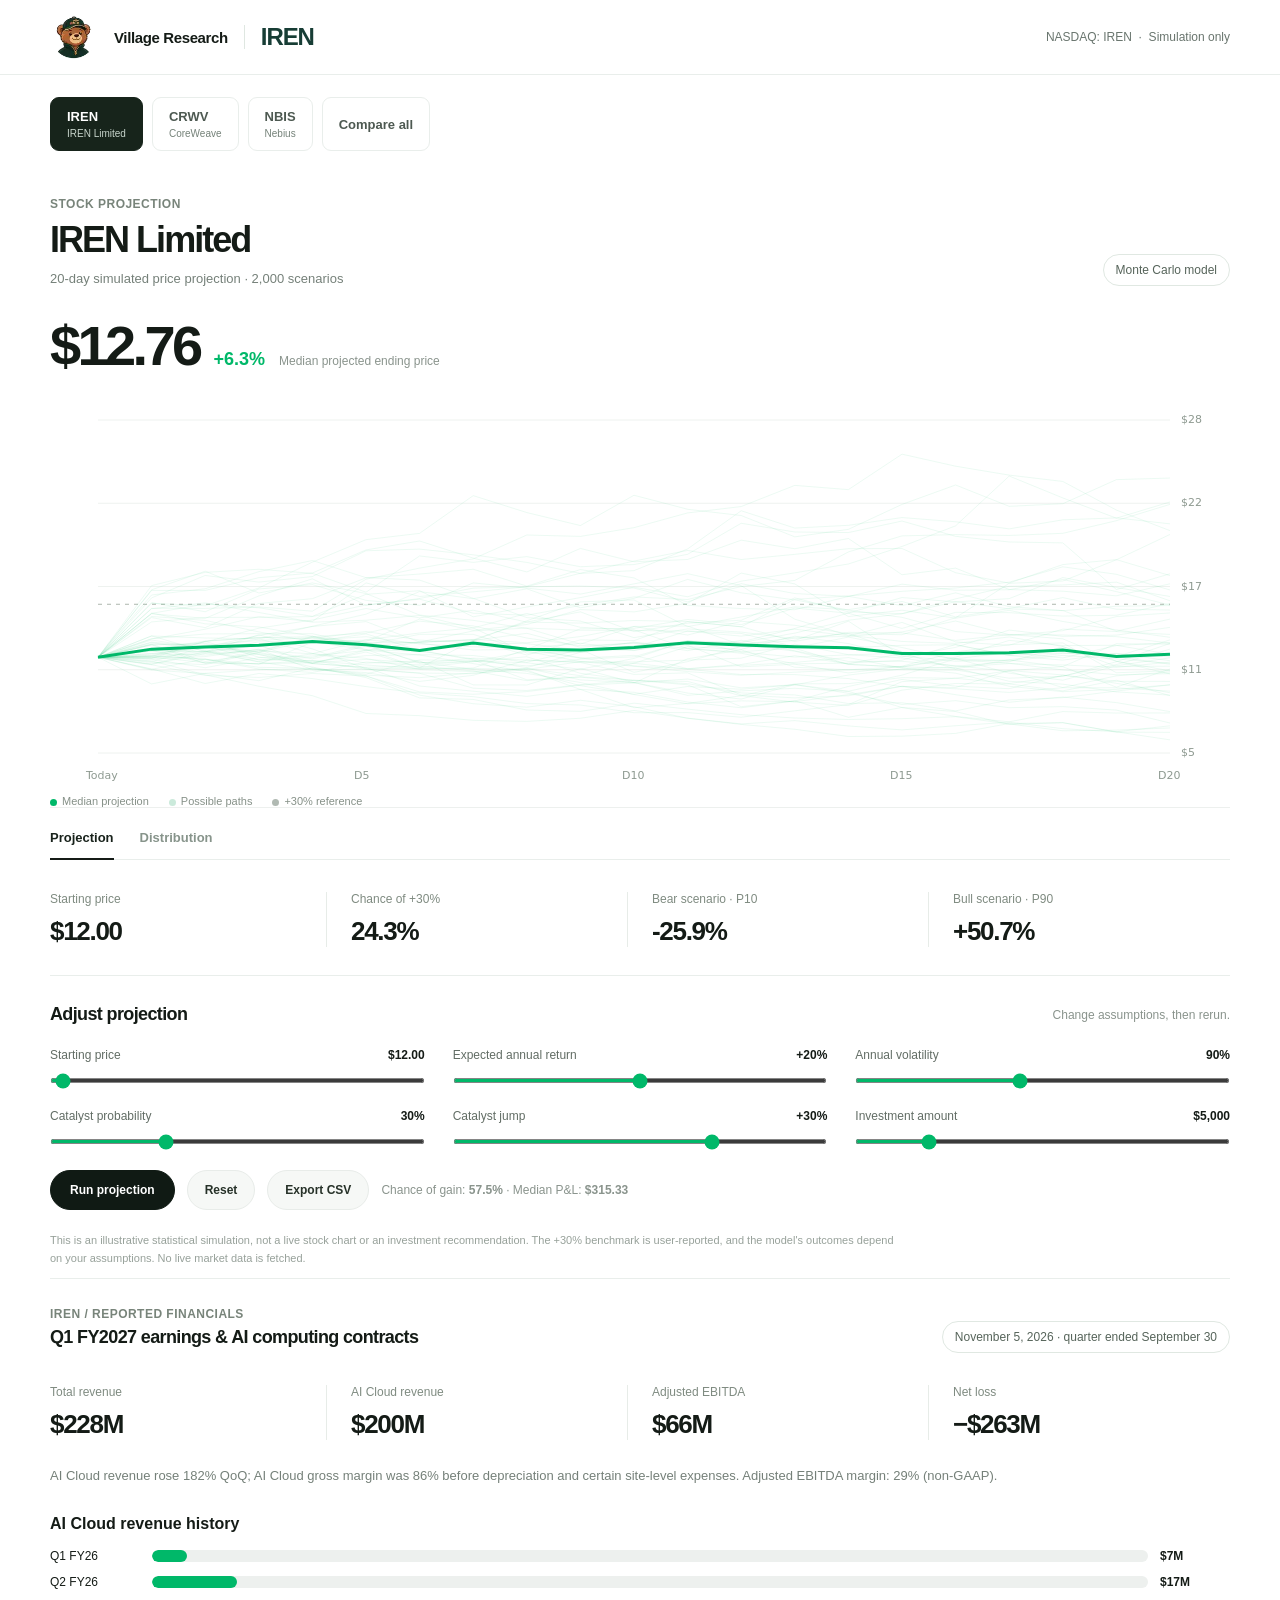
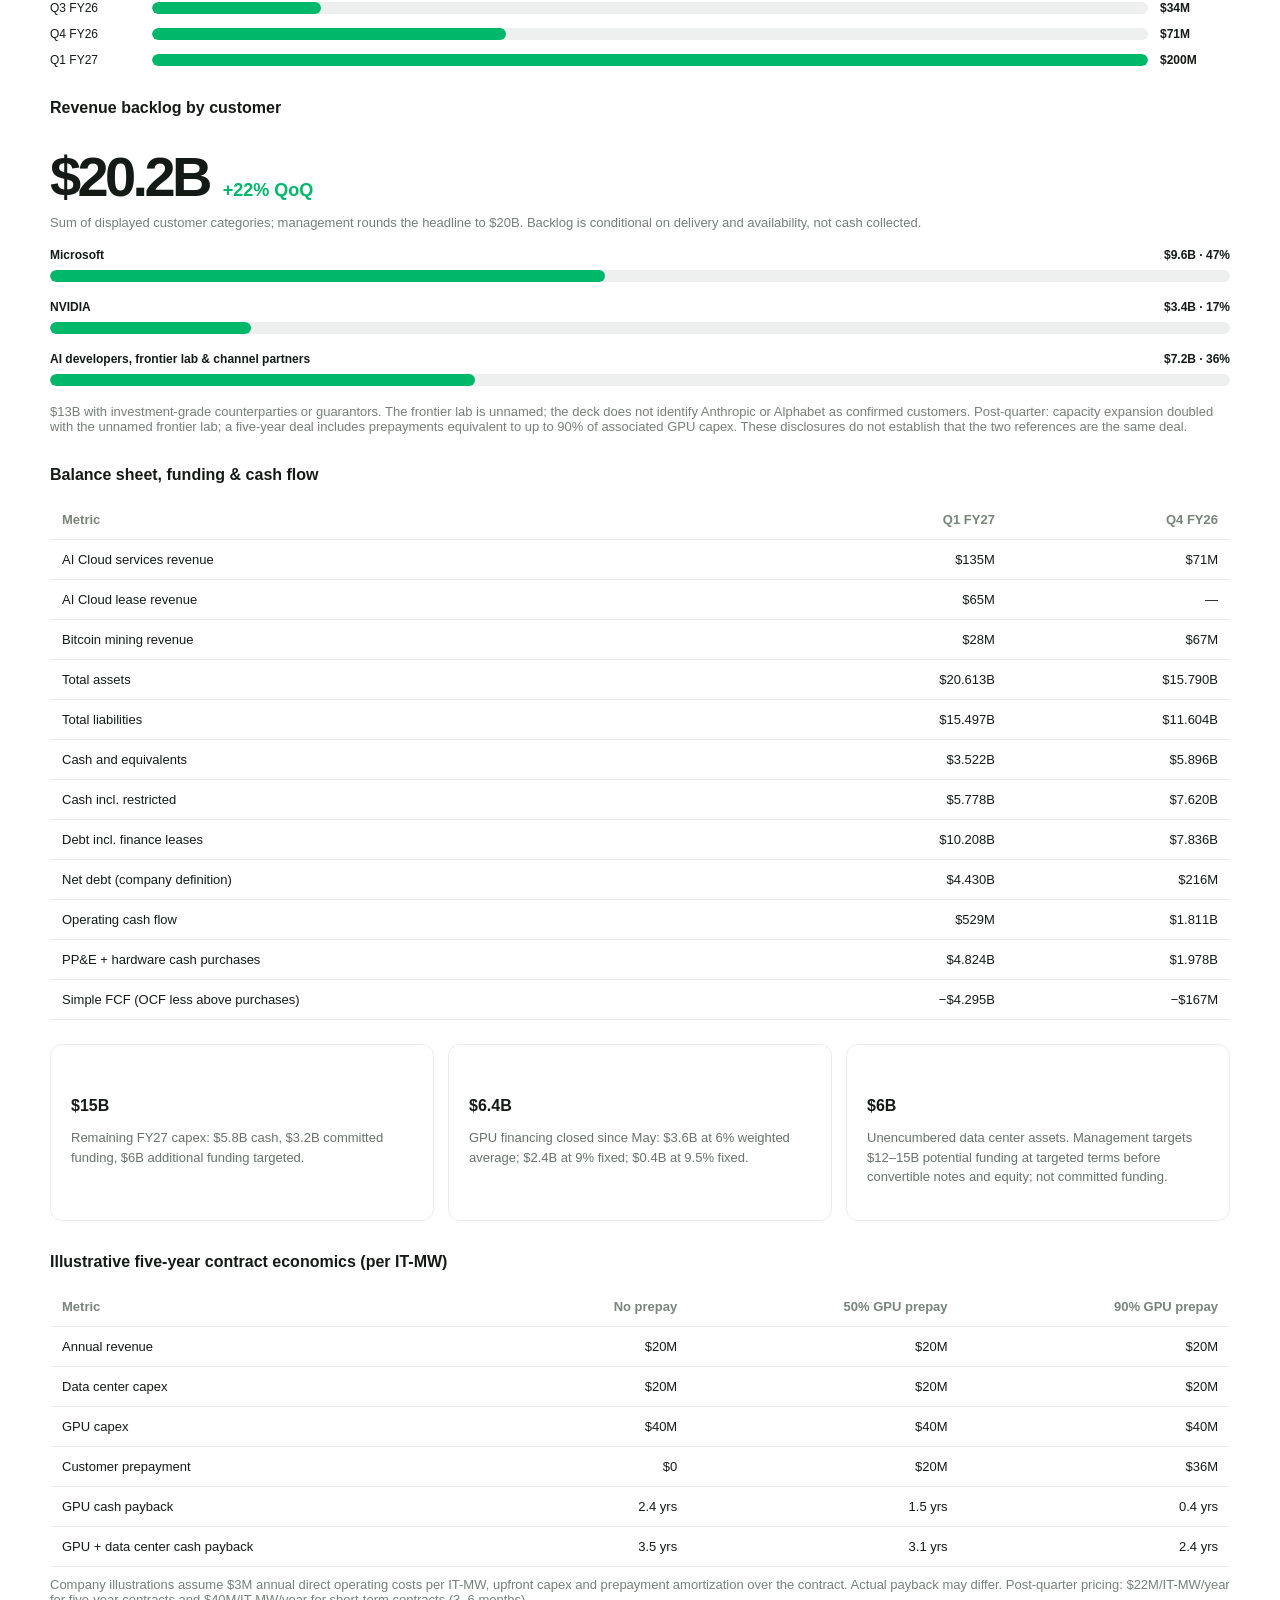
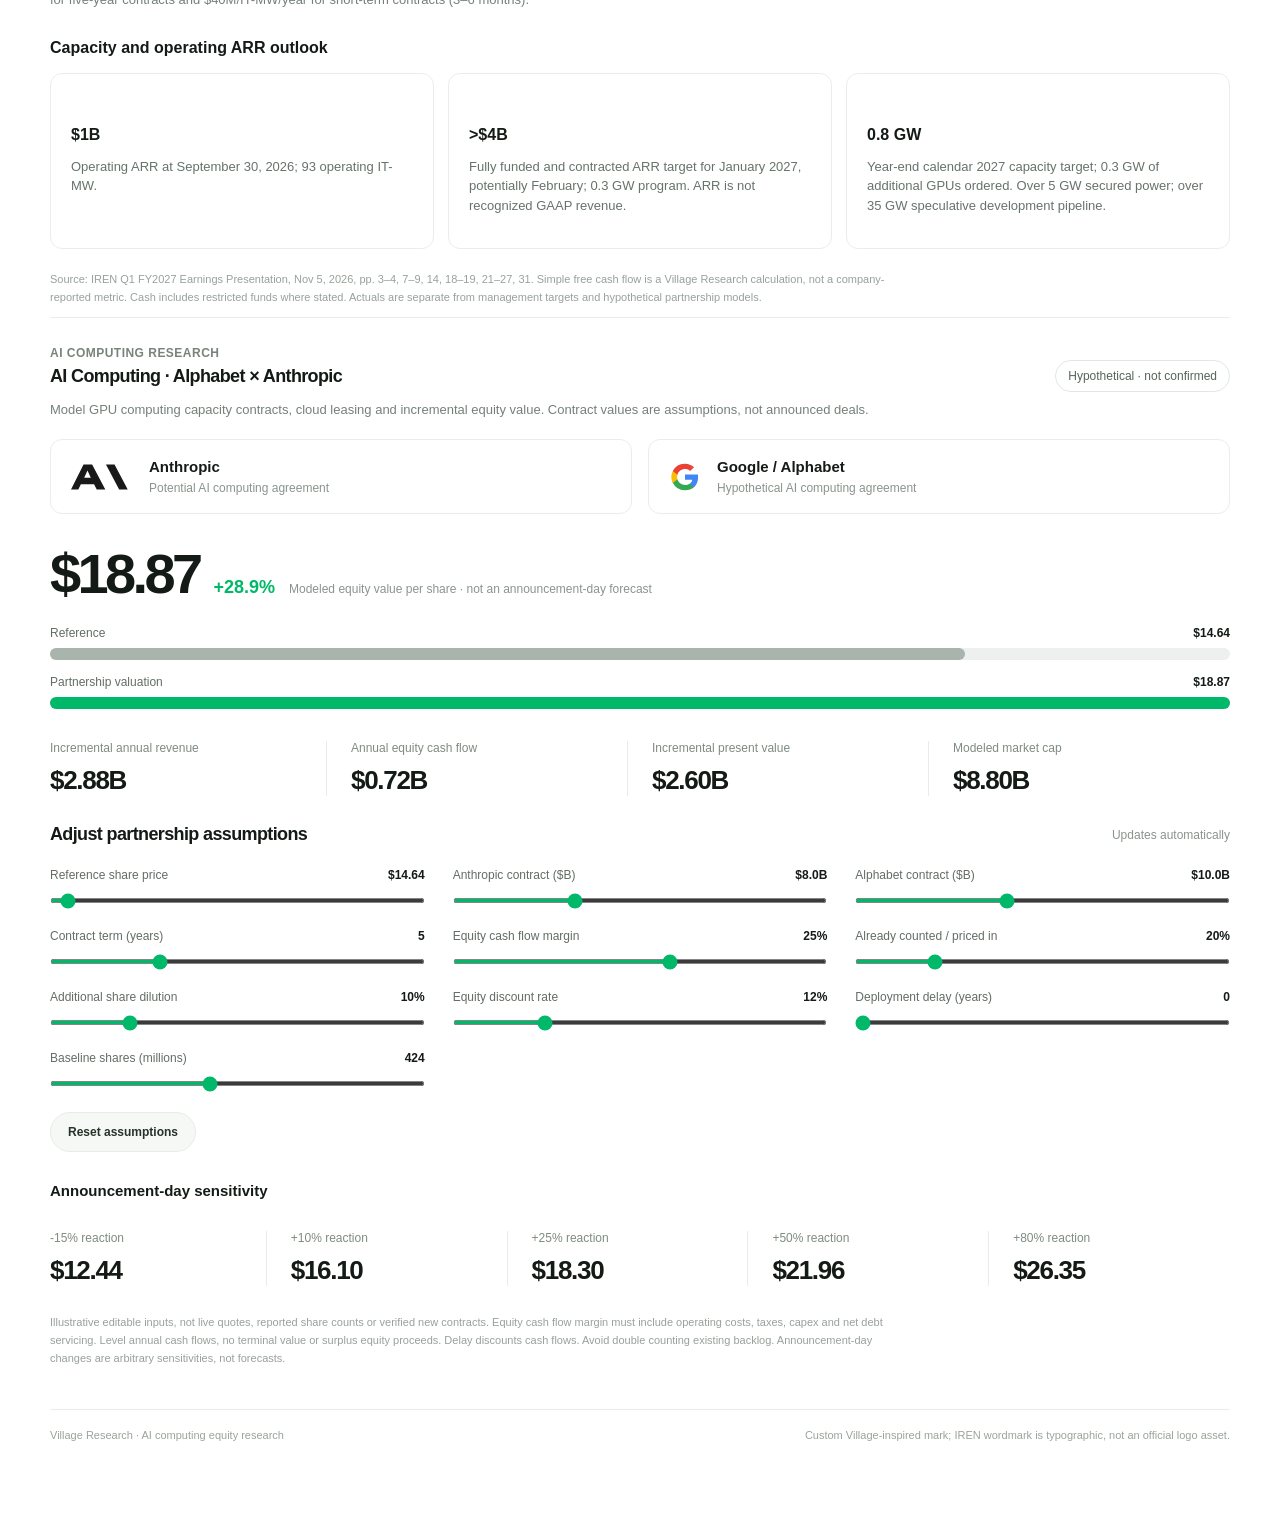
==== index.html @ 0808de6c "Add CoreWeave and Nebius Q3 2026 earnings, confirmed contracts and funding analysis" ====
<!doctype html>
<html lang="en"><head><meta charset="utf-8"><meta name="viewport" content="width=device-width,initial-scale=1"><meta name="theme-color" content="#ffffff"><title>AI Computing | Village Research</title>
<style>
:root{font-family:Inter,-apple-system,BlinkMacSystemFont,"Segoe UI",sans-serif;background:#fff;color:#141b16;--green:#00b869;--muted:#758079;--line:#e9eeeb}*{box-sizing:border-box}body{margin:0;background:#fff}[hidden]{display:none!important}button,input{font:inherit}button{cursor:pointer}main{max-width:1240px;margin:auto;padding:0 30px 75px}header{border-bottom:1px solid var(--line)}.head{height:74px;max-width:1240px;margin:auto;padding:0 30px;display:flex;align-items:center;justify-content:space-between;gap:20px}.brand{display:flex;align-items:center;gap:16px}.vmark{width:48px;height:48px;display:grid;place-items:center;flex:0 0 48px;background:transparent;overflow:visible}.brandname{font-size:15px;font-weight:750;letter-spacing:-.025em}.divider{width:1px;height:24px;background:#dfe7e1}.iren{font-weight:800;letter-spacing:-.045em;font-size:24px;color:#173d35}.right{font-size:12px;color:#69756e}.market{padding-top:46px}.eyebrow{font-size:12px;font-weight:650;color:#78847a;letter-spacing:.04em}.heading{display:flex;justify-content:space-between;gap:20px;align-items:end;margin-top:8px}h1{font-size:36px;font-weight:750;letter-spacing:-.055em;margin:0}.sub{font-size:13px;color:var(--muted);margin-top:10px}.pill{border:1px solid #e0e8e2;padding:8px 12px;border-radius:99px;font-size:12px;color:#56645a}.overview{display:flex;align-items:baseline;gap:14px;margin:32px 0 8px;flex-wrap:wrap}.price{font-size:56px;font-weight:740;letter-spacing:-.065em;line-height:1}.gain{font-weight:690;color:var(--green);font-size:18px}.quiet{font-size:12px;color:#8a948d}.canvasbox{position:relative;border-bottom:1px solid #edf0ee;padding-top:16px}.chartarea{height:390px;position:relative}canvas{display:block;width:100%;height:100%}.tabs{display:flex;gap:26px;border-bottom:1px solid var(--line);margin-top:22px}.tab{border:0;background:none;color:#87948b;font-size:13px;padding:0 0 14px;font-weight:650;position:relative}.tab.active{color:#18221b}.tab.active:after{content:"";position:absolute;bottom:-1px;left:0;right:0;height:2px;background:#151b17}.metrics{display:grid;grid-template-columns:repeat(4,1fr);gap:24px;margin:32px 0 28px}.metric{border-right:1px solid #e7ece8;padding-right:12px}.metric:last-child{border:none}.metriclabel{font-size:12px;color:#7f8b81;margin-bottom:10px}.metricvalue{font-size:26px;font-weight:710;letter-spacing:-.05em;font-variant-numeric:tabular-nums}.settingsbar{border-top:1px solid var(--line);padding-top:28px;margin-top:10px}.sectionhead{display:flex;align-items:center;justify-content:space-between;gap:12px;flex-wrap:wrap}.sectionhead h2{font-size:18px;letter-spacing:-.035em;margin:0}.controls{display:grid;grid-template-columns:repeat(3,minmax(0,1fr));gap:22px 28px;margin:23px 0 22px}.controlTop{display:flex;align-items:center;justify-content:space-between;gap:12px;font-size:12px;color:#626d65}.controlTop strong{font-size:12px;color:#141b16;font-variant-numeric:tabular-nums}input[type=range]{width:100%;margin:16px 0 4px;accent-color:#00b869;cursor:pointer;height:5px}.actions{display:flex;align-items:center;gap:12px;flex-wrap:wrap}button.cta{background:#101a14;border:1px solid #101a14;border-radius:24px;color:white;padding:12px 19px;font-size:12px;font-weight:700}button.secondary{background:#f6f8f6;border:1px solid #e8ece9;border-radius:24px;color:#273229;padding:12px 17px;font-size:12px;font-weight:650}button:hover{opacity:.78}.footnote{color:#97a19a;font-size:11px;line-height:1.6;margin-top:22px;max-width:850px}.chartlegend{display:flex;gap:20px;font-size:11px;color:#869188;margin:7px 0 0}.dot{width:7px;height:7px;display:inline-block;border-radius:50%;vertical-align:middle;margin-right:5px}.additional{display:flex;justify-content:space-between;gap:12px;flex-wrap:wrap;border-top:1px solid var(--line);margin-top:42px;padding-top:19px;color:#9aa49b;font-size:11px}@media(max-width:760px){main{padding:0 18px 40px}.head{padding:0 18px}.heading{align-items:flex-start;flex-direction:column}h1{font-size:29px}.overview .price{font-size:45px}.chartarea{height:315px}.metrics{grid-template-columns:repeat(2,1fr);gap:27px 12px}.metric:nth-child(2){border:none}.controls{grid-template-columns:repeat(2,1fr);gap:22px 16px}}@media(max-width:440px){.controls{grid-template-columns:1fr}.right{display:none}.chartarea{height:270px}.market{padding-top:28px}}
.partnerLogos{display:grid;grid-template-columns:repeat(2,minmax(0,1fr));gap:16px;margin:22px 0}.partnerCard{display:flex;align-items:center;gap:16px;padding:18px 20px;border:1px solid var(--line);border-radius:12px;background:#fff}.partnerCard svg{flex-shrink:0}.partnerCard strong{font-size:15px}.partnerCard .quiet{margin-top:5px}@media(max-width:600px){.partnerLogos{grid-template-columns:1fr}}.companynav{display:flex;gap:9px;padding:22px 0 0;flex-wrap:wrap}.companynav button{border:1px solid var(--line);background:#fff;border-radius:9px;padding:11px 16px;color:#4d5951;font-size:13px;font-weight:700;text-align:left}.companynav button small{display:block;font-size:10px;color:#748178;margin-top:4px;font-weight:500}.companynav button.selected{border-color:#17241b;background:#17241b;color:#fff}.companynav button.selected small{color:#c8d5cc}.peerSummary{padding:38px 0}.peergrid{display:grid;grid-template-columns:repeat(3,minmax(0,1fr));gap:14px}.peerCard{border:1px solid var(--line);padding:20px;border-radius:12px}.peerCard h3{margin:0 0 6px}.peerCard p{font-size:13px;line-height:1.5;color:#66736a}.peerCard dl{font-size:13px;line-height:1.7}.peerCard dt{color:#77857b}.peerCard dd{margin:0 0 9px;font-weight:700}.peerchart{width:100%;height:260px;display:block;margin:22px 0}.peerinput{width:100%;border:1px solid var(--line);border-radius:6px;padding:8px;font:inherit}.peerSummary h2{letter-spacing:-.04em}.peerSummary .footnote{margin-bottom:15px}@media(max-width:760px){.peergrid{grid-template-columns:1fr}.companynav button{flex:1;min-width:100px}}.qbar{display:grid;grid-template-columns:90px 1fr 70px;align-items:center;gap:12px;margin:12px 0;font-size:12px}.qbar>div,.qtrack{height:12px;background:#edf0ee;border-radius:6px;overflow:hidden}.qbar i,.qtrack i{display:block;height:100%;background:#00b869;border-radius:6px}.qdeal{margin:18px 0}.qtrack{margin-top:8px}.qtablewrap{overflow-x:auto}.qtable{width:100%;border-collapse:collapse;font-size:13px;min-width:500px}.qtable td,.qtable th{text-align:right;padding:12px;border-bottom:1px solid var(--line)}.qtable td:first-child,.qtable th:first-child{text-align:left}.qtable th{color:#77857b;font-weight:600}.qtable td:not(:first-child){font-variant-numeric:tabular-nums}#q1earnings h3{font-size:16px;margin-top:32px}#q1earnings .peergrid{margin-top:15px}#crwvEarnings h3,#nbisEarnings h3{font-size:16px;margin-top:30px}#crwvEarnings .peergrid,#nbisEarnings .peergrid{margin-top:16px}</style></head><body>
<header><div class="head"><div class="brand"><div class="vmark" aria-label="Village bear with green hat"><img src="[data-uri]" alt="Village teddy bear wearing green Village cap" width="48" height="48" style="width:48px;height:48px;object-fit:contain;display:block"></div><span class="brandname">Village Research</span><div class="divider"></div><span class="iren">IREN</span></div><div class="right">NASDAQ: IREN &nbsp;·&nbsp; Simulation only</div></div></header>
<main><nav class="companynav" aria-label="Research companies"><button data-company="IREN" class="selected">IREN <small>IREN Limited</small></button><button data-company="CRWV">CRWV <small>CoreWeave</small></button><button data-company="NBIS">NBIS <small>Nebius</small></button><button data-company="ALL">Compare all</button></nav><section id="peerSummary" class="peerSummary" hidden></section><div id="individualResearch"><section class="market"><div class="eyebrow">STOCK PROJECTION</div><div class="heading"><div><h1>IREN Limited</h1><div class="sub">20-day simulated price projection · 2,000 scenarios</div></div><div class="pill">Monte Carlo model</div></div><div class="overview"><span class="price" id="medianCard">—</span><span class="gain" id="base">—</span><span class="quiet">Median projected ending price</span></div><div class="canvasbox"><div class="chartarea"><canvas id="priceChart" role="img" aria-label="Simulated IREN price projection"></canvas><canvas id="histChart" role="img" aria-label="Simulated ending price distribution" hidden></canvas></div><div class="chartlegend"><span><i class="dot" style="background:#00b869"></i>Median projection</span><span><i class="dot" style="background:#cbeadb"></i>Possible paths</span><span><i class="dot" style="background:#b0b9b2"></i>+30% reference</span></div></div><div class="tabs"><button class="tab active" id="pathsMode">Projection</button><button class="tab" id="distMode">Distribution</button></div><div class="metrics"><div class="metric"><div class="metriclabel">Starting price</div><div class="metricvalue" id="startCard">—</div></div><div class="metric"><div class="metriclabel">Chance of +30%</div><div class="metricvalue" id="targetCard">—</div></div><div class="metric"><div class="metriclabel">Bear scenario · P10</div><div class="metricvalue" id="bear">—</div></div><div class="metric"><div class="metriclabel">Bull scenario · P90</div><div class="metricvalue" id="bull">—</div></div></div></section>
<section class="settingsbar"><div class="sectionhead"><h2>Adjust projection</h2><span class="quiet">Change assumptions, then rerun.</span></div><div class="controls"><div><div class="controlTop"><label for="start">Starting price</label><strong id="startVal"></strong></div><input id="start" type="range" min="5" max="50" step="0.5" value="12"></div><div><div class="controlTop"><label for="drift">Expected annual return</label><strong id="driftVal"></strong></div><input id="drift" type="range" min="-80" max="120" step="5" value="20"></div><div><div class="controlTop"><label for="vol">Annual volatility</label><strong id="volVal"></strong></div><input id="vol" type="range" min="20" max="180" step="5" value="90"></div><div><div class="controlTop"><label for="prob">Catalyst probability</label><strong id="probVal"></strong></div><input id="prob" type="range" min="0" max="100" step="5" value="30"></div><div><div class="controlTop"><label for="jump">Catalyst jump</label><strong id="jumpVal"></strong></div><input id="jump" type="range" min="-40" max="60" step="5" value="30"></div><div><div class="controlTop"><label for="invest">Investment amount</label><strong id="investVal"></strong></div><input id="invest" type="range" min="500" max="25000" step="500" value="5000"></div></div><div class="actions"><button class="cta" id="run">Run projection</button><button class="secondary" id="reset">Reset</button><button class="secondary" id="export">Export CSV</button><span class="quiet">Chance of gain: <b id="positive">—</b> · Median P&amp;L: <b id="pnl">—</b></span></div><p class="footnote">This is an illustrative statistical simulation, not a live stock chart or an investment recommendation. The +30% benchmark is user-reported, and the model's outcomes depend on your assumptions. No live market data is fetched.</p></section><section class="settingsbar" id="q1earnings"><div class="eyebrow">IREN / REPORTED FINANCIALS</div><div class="sectionhead"><h2>Q1 FY2027 earnings &amp; AI computing contracts</h2><span class="pill">November 5, 2026 · quarter ended September 30</span></div><div class="metrics"><div class="metric"><div class="metriclabel">Total revenue</div><div class="metricvalue">$228M</div></div><div class="metric"><div class="metriclabel">AI Cloud revenue</div><div class="metricvalue">$200M</div></div><div class="metric"><div class="metriclabel">Adjusted EBITDA</div><div class="metricvalue">$66M</div></div><div class="metric"><div class="metriclabel">Net loss</div><div class="metricvalue">−$263M</div></div></div><p class="sub">AI Cloud revenue rose 182% QoQ; AI Cloud gross margin was 86% before depreciation and certain site-level expenses. Adjusted EBITDA margin: 29% (non-GAAP).</p><h3>AI Cloud revenue history</h3><div class="qbar"><span>Q1 FY26</span><div><i style="width:3.5%"></i></div><strong>$7M</strong></div><div class="qbar"><span>Q2 FY26</span><div><i style="width:8.5%"></i></div><strong>$17M</strong></div><div class="qbar"><span>Q3 FY26</span><div><i style="width:17%"></i></div><strong>$34M</strong></div><div class="qbar"><span>Q4 FY26</span><div><i style="width:35.5%"></i></div><strong>$71M</strong></div><div class="qbar"><span>Q1 FY27</span><div><i style="width:100%"></i></div><strong>$200M</strong></div><h3>Revenue backlog by customer</h3><div class="overview"><span class="price">$20.2B</span><span class="gain">+22% QoQ</span></div><p class="sub">Sum of displayed customer categories; management rounds the headline to $20B. Backlog is conditional on delivery and availability, not cash collected.</p><div class="qdeal"><div class="controlTop"><strong>Microsoft</strong><strong>$9.6B · 47%</strong></div><div class="qtrack"><i style="width:47%"></i></div></div><div class="qdeal"><div class="controlTop"><strong>NVIDIA</strong><strong>$3.4B · 17%</strong></div><div class="qtrack"><i style="width:17%"></i></div></div><div class="qdeal"><div class="controlTop"><strong>AI developers, frontier lab & channel partners</strong><strong>$7.2B · 36%</strong></div><div class="qtrack"><i style="width:36%"></i></div></div><p class="sub">$13B with investment-grade counterparties or guarantors. The frontier lab is unnamed; the deck does not identify Anthropic or Alphabet as confirmed customers. Post-quarter: capacity expansion doubled with the unnamed frontier lab; a five-year deal includes prepayments equivalent to up to 90% of associated GPU capex. These disclosures do not establish that the two references are the same deal.</p><h3>Balance sheet, funding &amp; cash flow</h3><div class="qtablewrap"><table class="qtable"><thead><tr><th>Metric</th><th>Q1 FY27</th><th>Q4 FY26</th></tr></thead><tbody><tr><td>AI Cloud services revenue</td><td>$135M</td><td>$71M</td></tr><tr><td>AI Cloud lease revenue</td><td>$65M</td><td>—</td></tr><tr><td>Bitcoin mining revenue</td><td>$28M</td><td>$67M</td></tr><tr><td>Total assets</td><td>$20.613B</td><td>$15.790B</td></tr><tr><td>Total liabilities</td><td>$15.497B</td><td>$11.604B</td></tr><tr><td>Cash and equivalents</td><td>$3.522B</td><td>$5.896B</td></tr><tr><td>Cash incl. restricted</td><td>$5.778B</td><td>$7.620B</td></tr><tr><td>Debt incl. finance leases</td><td>$10.208B</td><td>$7.836B</td></tr><tr><td>Net debt (company definition)</td><td>$4.430B</td><td>$216M</td></tr><tr><td>Operating cash flow</td><td>$529M</td><td>$1.811B</td></tr><tr><td>PP&E + hardware cash purchases</td><td>$4.824B</td><td>$1.978B</td></tr><tr><td>Simple FCF (OCF less above purchases)</td><td>−$4.295B</td><td>−$167M</td></tr></tbody></table></div><div class="peergrid" style="margin-top:24px"><article class="peerCard"><h3>$15B</h3><p>Remaining FY27 capex: $5.8B cash, $3.2B committed funding, $6B additional funding targeted.</p></article><article class="peerCard"><h3>$6.4B</h3><p>GPU financing closed since May: $3.6B at 6% weighted average; $2.4B at 9% fixed; $0.4B at 9.5% fixed.</p></article><article class="peerCard"><h3>$6B</h3><p>Unencumbered data center assets. Management targets $12–15B potential funding at targeted terms before convertible notes and equity; not committed funding.</p></article></div><h3>Illustrative five-year contract economics (per IT-MW)</h3><div class="qtablewrap"><table class="qtable"><thead><tr><th>Metric</th><th>No prepay</th><th>50% GPU prepay</th><th>90% GPU prepay</th></tr></thead><tbody><tr><td>Annual revenue</td><td>$20M</td><td>$20M</td><td>$20M</td></tr><tr><td>Data center capex</td><td>$20M</td><td>$20M</td><td>$20M</td></tr><tr><td>GPU capex</td><td>$40M</td><td>$40M</td><td>$40M</td></tr><tr><td>Customer prepayment</td><td>$0</td><td>$20M</td><td>$36M</td></tr><tr><td>GPU cash payback</td><td>2.4 yrs</td><td>1.5 yrs</td><td>0.4 yrs</td></tr><tr><td>GPU + data center cash payback</td><td>3.5 yrs</td><td>3.1 yrs</td><td>2.4 yrs</td></tr></tbody></table></div><p class="sub">Company illustrations assume $3M annual direct operating costs per IT-MW, upfront capex and prepayment amortization over the contract. Actual payback may differ. Post-quarter pricing: $22M/IT-MW/year for five-year contracts and $40M/IT-MW/year for short-term contracts (3–6 months).</p><h3>Capacity and operating ARR outlook</h3><div class="peergrid"><article class="peerCard"><h3>$1B</h3><p>Operating ARR at September 30, 2026; 93 operating IT-MW.</p></article><article class="peerCard"><h3>&gt;$4B</h3><p>Fully funded and contracted ARR target for January 2027, potentially February; 0.3 GW program. ARR is not recognized GAAP revenue.</p></article><article class="peerCard"><h3>0.8 GW</h3><p>Year-end calendar 2027 capacity target; 0.3 GW of additional GPUs ordered. Over 5 GW secured power; over 35 GW speculative development pipeline.</p></article></div><p class="footnote">Source: IREN Q1 FY2027 Earnings Presentation, Nov 5, 2026, pp. 3–4, 7–9, 14, 18–19, 21–27, 31. Simple free cash flow is a Village Research calculation, not a company-reported metric. Cash includes restricted funds where stated. Actuals are separate from management targets and hypothetical partnership models.</p></section><section class="settingsbar" id="crwvEarnings" hidden><div class="eyebrow">COREWEAVE / REPORTED FINANCIALS</div><div class="sectionhead"><h2>Q3 2026 earnings &amp; AI computing contracts</h2><span class="pill">November 10, 2026 · quarter ended September 30</span></div><div class="metrics"><div class="metric"><div class="metriclabel">Revenue</div><div class="metricvalue">$3.661B</div></div><div class="metric"><div class="metriclabel">Adjusted EBITDA</div><div class="metricvalue">$2.256B</div></div><div class="metric"><div class="metriclabel">Net loss</div><div class="metricvalue">−$709M</div></div><div class="metric"><div class="metriclabel">Revenue backlog</div><div class="metricvalue">$132.5B</div></div></div><p class="sub">Revenue +168% YoY; adjusted EBITDA margin 62% (non-GAAP); GAAP operating margin 6%.</p><h3>AI computing customer agreements</h3><div class="peergrid"><article class="peerCard"><h3>OpenAI · ~$22.4B</h3><p>Aggregate announced agreements through September 2025, up to stated values; expanded relationship in Q3 2026, incremental value not disclosed in earnings release.</p></article><article class="peerCard"><h3>Meta · ~$21B</h3><p>Expanded agreement announced April 9, 2026, through December 2032.</p></article><article class="peerCard"><h3>Other Q3 customers</h3><p>New or expanded relationships include Canva, Cohere, Jane Street, Perplexity and Wayve; individual values not disclosed in Q3 release.</p></article></div><p class="sub">Backlog is conditional on service delivery. Historical headline contract values are not incremental to the backlog and must not be added to it.</p><h3>Balance sheet &amp; cash flow</h3><div class="qtablewrap"><table class="qtable"><thead><tr><th>Metric</th><th>Q3 2026 / Sep 30</th></tr></thead><tbody><tr><td>Total assets</td><td>$91.481B</td></tr><tr><td>Cash and equivalents</td><td>$4.122B</td></tr><tr><td>Cash including restricted cash</td><td>$6.404B</td></tr><tr><td>Recourse + non-recourse debt (excluding leases)</td><td>$46.873B</td></tr><tr><td>Operating income</td><td>$207M</td></tr><tr><td>Net interest expense</td><td>$846M</td></tr><tr><td>Operating cash flow</td><td>$1.975B</td></tr><tr><td>Cash property/equipment purchases incl. software</td><td>$9.441B</td></tr><tr><td>Simple FCF (OCF less purchases)</td><td>−$7.466B</td></tr></tbody></table></div><h3>Funding and capacity outlook</h3><div class="peergrid"><article class="peerCard"><h3>~$9B</h3><p>Customer prepayments and deposits expected in the three months following earnings release.</p></article><article class="peerCard"><h3>$37–39B</h3><p>2026 management capex guidance; 2026 revenue guidance $13.0–13.3B.</p></article><article class="peerCard"><h3>>1.7 GW</h3><p>Active power at Q3; >4.6 GW contracted power. Year-end active power target >1.85 GW.</p></article></div><p class="sub">2026 exit annualized revenue run-rate target $20–21B; Q4 interest expense guidance $1.05–1.15B. Positive operating income is outweighed by financing costs. Funding and delivery are key risks.</p><p class="footnote">Sources: <a href="https://investors.coreweave.com/news/news-details/2026/CoreWeave-Reports-Strong-Third-Quarter-2026-Results/">Q3 earnings release</a> · <a href="https://www.coreweave.com/news/coreweave-and-meta-announce-21-billion-expanded-ai-infrastructure-agreement">Meta agreement</a> · <a href="https://investors.coreweave.com/news/news-details/2025/CoreWeave-Expands-Agreement-with-OpenAI-by-up-to-6-5B/default.aspx">OpenAI agreement</a>. Actuals separate from guidance. Simple FCF is a calculation, not a company-reported measure.</p></section><section class="settingsbar" id="nbisEarnings" hidden><div class="eyebrow">NEBIUS / REPORTED FINANCIALS</div><div class="sectionhead"><h2>Q3 2026 earnings &amp; AI computing contracts</h2><span class="pill">November 12, 2026 · quarter ended September 30</span></div><div class="metrics"><div class="metric"><div class="metriclabel">Revenue</div><div class="metricvalue">$980.8M</div></div><div class="metric"><div class="metriclabel">Adjusted EBITDA</div><div class="metricvalue">$465.8M</div></div><div class="metric"><div class="metriclabel">Net loss (continuing)</div><div class="metricvalue">−$37.5M</div></div><div class="metric"><div class="metriclabel">Operating ARR</div><div class="metricvalue">$6.4B</div></div></div><p class="sub">Revenue +571% YoY and +68% QoQ; group adjusted EBITDA margin 47%. AI cloud revenue $973.8M; approximately $325M of group revenue was nonrecurring initial asset-light rollout revenue.</p><h3>AI computing customer agreements</h3><div class="peergrid"><article class="peerCard"><h3>Microsoft · up to $19.4B</h3><p>Five-year dedicated GPU agreement with optional additional services/capacity; headline maximum is conditional.</p></article><article class="peerCard"><h3>Meta · up to $27B</h3><p>March 2026 five-year agreement including up to $15B additional available capacity.</p></article><article class="peerCard"><h3>>$12B</h3><p>New customer contract value committed since start of Q3 through November earnings release; includes early Q4, not Q3-only. Databricks, Datadog, Palantir and Snowflake relationships disclosed.</p></article></div><p class="sub">More than $40B of similar committed revenue cited in financing discussion; not a total backlog figure comparable to CoreWeave or IREN. Do not add headline deal amounts to new commitments without reconciling overlap.</p><h3>Balance sheet &amp; cash flow</h3><div class="qtablewrap"><table class="qtable"><thead><tr><th>Metric</th><th>Q3 2026 / Sep 30</th></tr></thead><tbody><tr><td>Total assets</td><td>$38.744B</td></tr><tr><td>Total liabilities</td><td>$26.445B</td></tr><tr><td>Cash and equivalents</td><td>$7.426B</td></tr><tr><td>Current + non-current debt (excluding leases)</td><td>$14.191B</td></tr><tr><td>Adjusted net income (non-GAAP)</td><td>$90.9M</td></tr><tr><td>Operating cash flow (continuing)</td><td>−$273M</td></tr><tr><td>Cash property/equipment and intangible purchases</td><td>$7.3004B</td></tr><tr><td>Simple FCF (OCF less purchases)</td><td>−$7.5734B</td></tr></tbody></table></div><h3>Funding and capacity outlook</h3><div class="peergrid"><article class="peerCard"><h3>75–85%</h3><p>Expected 2027 capex coverage from prepayments and asset-backed financing against existing investment-grade contracts.</p></article><article class="peerCard"><h3>$40–45B</h3><p>2027 capex guidance; 2027 revenue outlook $12–13B, pretax breakeven targeted in Q4 2027.</p></article><article class="peerCard"><h3>$17–20B</h3><p>Expected 2027 customer prepayments; $10B committed in 2026.</p></article></div><p class="sub">2026 capex guidance ~$27B; revenue at low end of $3.0–3.4B range; ARR above $7B now expected February 2027, delayed by third-party capacity. More than 4 GW contracted power; 5 GW year-end target. Management says prepayments on Q3 agreements exceeded associated capex in aggregate. $775M asset-backed facility at SOFR + 2.5%; $5.75B convertible notes issued in August.</p><p class="footnote">Sources: <a href="https://assets.nebius.com/assets/e2ac679c-fc62-4799-ba0e-6611e59c6863/Nebius-2026-Q3.pdf">Q3 earnings release</a> · <a href="https://assets.nebius.com/assets/95ccf2d3-ce98-4398-af50-33813f94d167/Nebius-SHL-2026-Q3.pdf">Q3 shareholder letter</a> · <a href="https://nebius.com/newsroom/nebius-signs-new-ai-infrastructure-agreement-with-meta">Meta agreement</a> · <a href="https://nebius.com/newsroom/nebius-announces-multi-billion-dollar-agreement-with-microsoft-for-ai-infrastructure">Microsoft agreement</a>. Simple FCF is calculated; guidance is not guaranteed.</p></section><section class="settingsbar" id="partnerships"><div class="eyebrow">AI COMPUTING RESEARCH</div><div class="sectionhead"><h2>AI Computing · Alphabet × Anthropic</h2><span class="pill">Hypothetical · not confirmed</span></div><p class="sub">Model GPU computing capacity contracts, cloud leasing and incremental equity value. Contract values are assumptions, not announced deals.</p><div class="partnerLogos"><div class="partnerCard"><svg viewBox="0 0 94 48" width="62" height="32" role="img" aria-label="Anthropic AI monogram"><path fill="#191919" d="M19 5h13l20 38H39l-4-8H15l-4 8H0zm1 20h10L25 14zM53 5h13l20 38H73z"/></svg><div><strong>Anthropic</strong><div class="quiet">Potential AI computing agreement</div></div></div><div class="partnerCard"><svg viewBox="0 0 48 48" width="32" height="32" role="img" aria-label="Google G"><path fill="#4285F4" d="M43.6 24.5c0-1.4-.1-2.8-.4-4.1H24v7.8h11a9.4 9.4 0 0 1-4.1 6.2v5.1h6.7c3.9-3.6 6-8.8 6-15z"/><path fill="#34A853" d="M24 44c5.5 0 10.1-1.8 13.5-4.9l-6.7-5.1c-1.8 1.2-4.1 1.9-6.8 1.9-5.3 0-9.8-3.6-11.4-8.4H5.7v5.3A20 20 0 0 0 24 44z"/><path fill="#FBBC05" d="M12.6 27.5a12 12 0 0 1 0-7V15H5.7a20 20 0 0 0 0 18z"/><path fill="#EA4335" d="M24 12.1c3 0 5.6 1 7.7 3l5.8-5.8A19.4 19.4 0 0 0 24 4 20 20 0 0 0 5.7 15l6.9 5.5c1.6-4.9 6.1-8.4 11.4-8.4z"/></svg><div><strong>Google / Alphabet</strong><div class="quiet">Hypothetical AI computing agreement</div></div></div></div><div class="overview"><span class="price" id="pprice">—</span><span class="gain" id="pchange">—</span><span class="quiet">Modeled equity value per share · not an announcement-day forecast</span></div><div id="pbars" style="display:grid;gap:15px;margin:24px 0"></div><div class="metrics"><div class="metric"><div class="metriclabel">Incremental annual revenue</div><div class="metricvalue" id="prev">—</div></div><div class="metric"><div class="metriclabel">Annual equity cash flow</div><div class="metricvalue" id="pfcf">—</div></div><div class="metric"><div class="metriclabel">Incremental present value</div><div class="metricvalue" id="ppv">—</div></div><div class="metric"><div class="metriclabel">Modeled market cap</div><div class="metricvalue" id="pcap">—</div></div></div><div class="sectionhead"><h2>Adjust partnership assumptions</h2><span class="quiet">Updates automatically</span></div><div class="controls"><div><div class="controlTop"><label for="pbase">Reference share price</label><strong id="pbaseVal"></strong></div><input id="pbase" type="range" min="1" max="100" step="0.01" value="14.64"></div><div><div class="controlTop"><label for="pant">Anthropic contract ($B)</label><strong id="pantVal"></strong></div><input id="pant" type="range" min="0" max="25" step="0.5" value="8"></div><div><div class="controlTop"><label for="pgoog">Alphabet contract ($B)</label><strong id="pgoogVal"></strong></div><input id="pgoog" type="range" min="0" max="25" step="0.5" value="10"></div><div><div class="controlTop"><label for="pterm">Contract term (years)</label><strong id="ptermVal"></strong></div><input id="pterm" type="range" min="3" max="10" step="1" value="5"></div><div><div class="controlTop"><label for="pmargin">Equity cash flow margin</label><strong id="pmarginVal"></strong></div><input id="pmargin" type="range" min="-10" max="50" step="5" value="25"></div><div><div class="controlTop"><label for="poverlap">Already counted / priced in</label><strong id="poverlapVal"></strong></div><input id="poverlap" type="range" min="0" max="100" step="5" value="20"></div><div><div class="controlTop"><label for="pdil">Additional share dilution</label><strong id="pdilVal"></strong></div><input id="pdil" type="range" min="0" max="50" step="5" value="10"></div><div><div class="controlTop"><label for="prate">Equity discount rate</label><strong id="prateVal"></strong></div><input id="prate" type="range" min="8" max="25" step="1" value="12"></div><div><div class="controlTop"><label for="pdelay">Deployment delay (years)</label><strong id="pdelayVal"></strong></div><input id="pdelay" type="range" min="0" max="5" step="1" value="0"></div><div><div class="controlTop"><label for="pshares">Baseline shares (millions)</label><strong id="psharesVal"></strong></div><input id="pshares" type="range" min="100" max="1000" step="1" value="424"></div></div><div class="actions"><button class="secondary" id="preset">Reset assumptions</button></div><h3 style="font-size:15px;margin-top:30px">Announcement-day sensitivity</h3><div id="preactions" class="metrics" style="grid-template-columns:repeat(auto-fit,minmax(110px,1fr))"></div><p class="footnote">Illustrative reference price and share count are editable historical assumptions, not live quotes. The cash flow margin must include operating costs, taxes, capital spending and net debt servicing. Assumes level annual equity cash flows, no terminal value and no surplus equity proceeds. Deployment delay discounts cash flows further. Avoid counting existing backlog twice. Announcement-day changes are arbitrary sensitivity cases, not probabilities or price targets. Google and Anthropic deal status has not been independently verified here.</p></section></div><footer class="additional"><span>Village Research · AI computing equity research</span><span>Custom Village-inspired mark; IREN wordmark is typographic, not an official logo asset.</span></footer></main>
<script>
'use strict';
const $=id=>document.getElementById(id);
const inputs=['start','drift','vol','prob','jump','invest'];
const defaults={start:12,drift:20,vol:90,prob:30,jump:30,invest:5000};
const fmtMoney=(n,d=2)=>new Intl.NumberFormat('en-US',{style:'currency',currency:'USD',minimumFractionDigits:d,maximumFractionDigits:d}).format(n);
const fmtPct=(v,d=1)=>(v>=0?'+':'')+v.toFixed(d)+'%';
let result=null;
function config(){return Object.fromEntries(inputs.map(id=>[id,+$(id).value]));}
function labels(){const c=config();$('startVal').textContent=fmtMoney(c.start);$('driftVal').textContent=fmtPct(c.drift,0);$('volVal').textContent=c.vol+'%';$('probVal').textContent=c.prob+'%';$('jumpVal').textContent=fmtPct(c.jump,0);$('investVal').textContent=fmtMoney(c.invest,0);}
function gaussian(){const u=1-Math.random(),v=1-Math.random();return Math.sqrt(-2*Math.log(u))*Math.cos(2*Math.PI*v);}
function quantile(a,p){const k=(a.length-1)*p,i=Math.floor(k);return a[i]+(a[Math.min(i+1,a.length-1)]-a[i])*(k-i);}
function simulate(){const c=config(),n=2000,days=20,dt=1/252,mu=c.drift/100,sigma=c.vol/100,paths=[],end=[];for(let j=0;j<n;j++){let p=c.start;const path=[p],catalyst=Math.random()<c.prob/100;for(let day=1;day<=days;day++){p*=Math.exp((mu-.5*sigma*sigma)*dt+sigma*Math.sqrt(dt)*gaussian());if(day===1&&catalyst)p*=Math.max(.01,1+c.jump/100);path.push(p);}end.push(p);if(j<55)paths.push(path);}const order=[...end].sort((a,b)=>a-b),percent=x=>(x/c.start-1)*100;const median=quantile(order,.5),positive=end.filter(x=>x>c.start).length/n,hit=end.filter(x=>x>=c.start*1.3).length/n;const medianPath=Array.from({length:days+1},(_,d)=>quantile(paths.map(p=>p[d]).sort((a,b)=>a-b),.5));result={c,paths,end,order,medianPath};$('medianCard').textContent=fmtMoney(median);$('base').textContent=fmtPct(percent(median));$('startCard').textContent=fmtMoney(c.start);$('targetCard').textContent=(hit*100).toFixed(1)+'%';$('bear').textContent=fmtPct(percent(quantile(order,.1)));$('bull').textContent=fmtPct(percent(quantile(order,.9)));$('positive').textContent=(positive*100).toFixed(1)+'%';$('pnl').textContent=fmtMoney(c.invest*(median/c.start-1));draw();}
function context(id){const canvas=$(id),b=canvas.getBoundingClientRect(),ratio=Math.min(window.devicePixelRatio||1,2);canvas.width=Math.max(1,Math.floor(b.width*ratio));canvas.height=Math.max(1,Math.floor(b.height*ratio));const ctx=canvas.getContext('2d');ctx.setTransform(ratio,0,0,ratio,0,0);return{ctx,w:b.width,h:b.height};}
function line(ctx,points,color,width=1,dash=[]){ctx.beginPath();points.forEach(([x,y],i)=>i?ctx.lineTo(x,y):ctx.moveTo(x,y));ctx.strokeStyle=color;ctx.lineWidth=width;ctx.setLineDash(dash);ctx.stroke();ctx.setLineDash([]);}
function drawPaths(){const {ctx,w,h}=context('priceChart');ctx.clearRect(0,0,w,h);if(!result||w===0||h===0)return;const c=result.c,pad={l:48,r:60,t:22,b:35},data=result.paths.flat(),max=Math.max(...data,c.start*1.3)*1.09,min=Math.max(0,Math.min(...data,c.start)*.86),X=d=>pad.l+(w-pad.l-pad.r)*d/20,Y=v=>pad.t+(h-pad.t-pad.b)*(1-(v-min)/(max-min));ctx.font='11px Inter,system-ui,sans-serif';ctx.fillStyle='#8e9a91';for(let k=0;k<=4;k++){const v=min+(max-min)*k/4,y=Y(v);line(ctx,[[pad.l,y],[w-pad.r,y]],'#eef2ef');ctx.fillText('$'+v.toFixed(0),w-pad.r+11,y+3);}for(const day of [0,5,10,15,20])ctx.fillText(day===0?'Today':'D'+day,X(day)-12,h-9);line(ctx,[[pad.l,Y(c.start*1.3)],[w-pad.r,Y(c.start*1.3)]],'#adb7ae',1,[4,5]);for(const p of result.paths)line(ctx,p.map((v,d)=>[X(d),Y(v)]),'rgba(48,194,125,.09)',1);line(ctx,result.medianPath.map((v,d)=>[X(d),Y(v)]),'#00b869',3);}
function drawHist(){const {ctx,w,h}=context('histChart');ctx.clearRect(0,0,w,h);if(!result||w===0||h===0)return;const c=result.c,min=quantile(result.order,.01),max=quantile(result.order,.99),bins=38,count=Array(bins).fill(0);for(const v of result.end){const ix=Math.max(0,Math.min(bins-1,Math.floor((v-min)/(max-min)*bins)));count[ix]++;}const peak=Math.max(...count),l=42,r=50,t=18,b=35,cw=(w-l-r)/bins;for(let j=0;j<bins;j++){const bh=(h-t-b)*count[j]/peak;ctx.fillStyle='#72dba6';ctx.fillRect(l+j*cw+1,h-b-bh,Math.max(1,cw-2),bh);}ctx.font='11px system-ui';ctx.fillStyle='#8e9a91';for(let j=0;j<=4;j++){let x=l+(w-l-r)*j/4;ctx.fillText('$'+(min+(max-min)*j/4).toFixed(0),x-11,h-9);}let rx=l+(w-l-r)*(c.start*1.3-min)/(max-min);if(rx>=l&&rx<=w-r)line(ctx,[[rx,t],[rx,h-b]],'#adb7ae',1.4,[4,4]);}
function draw(){drawPaths();drawHist();}
function setMode(m){const paths=m==='paths';$('priceChart').hidden=!paths;$('histChart').hidden=paths;$('pathsMode').classList.toggle('active',paths);$('distMode').classList.toggle('active',!paths);draw();}
function exportCSV(){if(!result)return;const c=result.c,rows=['scenario,ending_price,return_pct,annual_drift_pct,annual_volatility_pct,catalyst_probability_pct,catalyst_jump_pct'];result.end.forEach((p,i)=>rows.push([i+1,p.toFixed(4),((p/c.start-1)*100).toFixed(4),c.drift,c.vol,c.prob,c.jump].join(',')));const blob=new Blob([rows.join('\n')],{type:'text/csv;charset=utf-8'}),url=URL.createObjectURL(blob),a=document.createElement('a');a.href=url;a.download=(document.querySelector('.iren').textContent.toLowerCase())+'_projection.csv';a.click();setTimeout(()=>URL.revokeObjectURL(url),1500);}
$('run').addEventListener('click',simulate);$('reset').addEventListener('click',()=>{for(const id of inputs)$(id).value=defaults[id];labels();simulate();});$('export').addEventListener('click',exportCSV);$('pathsMode').addEventListener('click',()=>setMode('paths'));$('distMode').addEventListener('click',()=>setMode('dist'));inputs.forEach(id=>$(id).addEventListener('input',labels));window.addEventListener('resize',draw);labels();simulate();
</script><script>(()=>{const f=[["pbase","Reference share price",1,100,0.01,14.64,"$"],["pant","Anthropic contract ($B)",0,25,0.5,8,"$"],["pgoog","Alphabet contract ($B)",0,25,0.5,10,"$"],["pterm","Contract term (years)",3,10,1,5,""],["pmargin","Equity cash flow margin",-10,50,5,25,"%"],["poverlap","Already counted / priced in",0,100,5,20,"%"],["pdil","Additional share dilution",0,50,5,10,"%"],["prate","Equity discount rate",8,25,1,12,"%"],["pdelay","Deployment delay (years)",0,5,1,0,""],["pshares","Baseline shares (millions)",100,1000,1,424,""]],el=id=>document.getElementById(id),money=n=>n.toLocaleString('en-US',{style:'currency',currency:'USD'}),bn=n=>"$"+n.toFixed(2)+"B";function update(){const v=Object.fromEntries(f.map(([id])=>[id,Number(el(id).value)]));for(const [id,label,min,max,step,def,unit] of f){el(id+'Val').textContent=id==='pbase'?money(v[id]):(id==='pant'||id==='pgoog')?String.fromCharCode(36)+v[id].toFixed(1)+'B':v[id]+unit;}const rev=(v.pant+v.pgoog)*(1-v.poverlap/100)/v.pterm,cf=rev*v.pmargin/100,r=v.prate/100,pv=cf*(1-(1+r)**(-v.pterm))/r/(1+r)**v.pdelay,cap=v.pbase*v.pshares/1000+pv,price=Math.max(0,cap)/(v.pshares/1000*(1+v.pdil/100)),change=(price/v.pbase-1)*100;el('pprice').textContent=money(price);el('pchange').textContent=(change>=0?'+':'')+change.toFixed(1)+'%';el('pchange').style.color=change>=0?'#00b869':'#b94c4c';for(const [id,n] of [['prev',rev],['pfcf',cf],['ppv',pv],['pcap',Math.max(0,cap)]])el(id).textContent=bn(n);el('pbars').innerHTML=[['Reference',v.pbase],['Partnership valuation',price]].map(([name,n])=>'<div><div class="controlTop"><span>'+name+'</span><strong>'+money(n)+'</strong></div><div style="height:12px;background:#edf0ee;border-radius:8px;margin-top:8px"><div style="height:100%;border-radius:8px;background:'+(name==='Reference'?'#a9b4ac':'#00b869')+';width:'+(n/Math.max(v.pbase,price)*100)+'%"></div></div></div>').join('');el('preactions').innerHTML=[-15,10,25,50,80].map(n=>'<div class="metric"><div class="metriclabel">'+(n>0?'+':'')+n+'% reaction</div><div class="metricvalue">'+money(v.pbase*(1+n/100))+'</div></div>').join('');}f.forEach(([id])=>el(id).addEventListener('input',update));el('preset').addEventListener('click',()=>{f.forEach(([id,l,min,max,step,val])=>el(id).value=val);update()});update();})();</script><script>
(()=>{const q=id=>document.getElementById(id), names={IREN:'IREN Limited',CRWV:'CoreWeave',NBIS:'Nebius Group'}, descriptions={IREN:'Power and vertically integrated AI infrastructure',CRWV:'GPU cloud platform and large enterprise workloads',NBIS:'Full-stack AI cloud and developer infrastructure'}, risks={IREN:'Power delivery, GPU capital expenditure and dilution',CRWV:'Debt servicing, customer concentration and capacity expansion',NBIS:'Expansion spending, utilization and execution'}, customers={IREN:['Anthropic','Google / Alphabet'],CRWV:['New enterprise agreement A','New enterprise agreement B'],NBIS:['New hyperscaler agreement A','New enterprise agreement B']}, colors={IREN:'#00a868',CRWV:'#5679be',NBIS:'#b68a35'}, money=n=>n.toLocaleString('en-US',{style:'currency',currency:'USD'}), pc=n=>(n>=0?'+':'')+n.toFixed(1)+'%', state={}, originals={cards:document.querySelector('.partnerLogos').innerHTML,heading:q('partnerships').querySelector('h2').textContent,title:document.querySelector('.market h1').textContent};const ids=['start','drift','vol','prob','jump','invest','pbase','pant','pgoog','pterm','pmargin','poverlap','pdil','prate','pdelay','pshares'];let active='IREN';q('start').max=500;q('start').step=.01;q('pbase').max=500;q('pshares').min=1;const base={start:100,drift:20,vol:90,prob:30,jump:30,invest:5000,pbase:100,pant:5,pgoog:5,pterm:5,pmargin:20,poverlap:0,pdil:10,prate:12,pdelay:1,pshares:400};state.IREN=Object.fromEntries(ids.map(id=>[id,+q(id).value]));state.CRWV={...base,vol:85,pshares:400};state.NBIS={...base,vol:95,pshares:250};function store(){if(active!=='ALL')state[active]=Object.fromEntries(ids.map(id=>[id,+q(id).value]));}function valuation(v){const rev=(v.pant+v.pgoog)*(1-v.poverlap/100)/v.pterm,r=v.prate/100,pv=rev*v.pmargin/100*(1-(1+r)**(-v.pterm))/r/(1+r)**v.pdelay;return Math.max(0,v.pbase*v.pshares/1000+pv)/(v.pshares/1000*(1+v.pdil/100));}function sample(v){let out=[];for(let j=0;j<2000;j++){let p=v.start;const hit=Math.random()<v.prob/100;for(let d=0;d<20;d++){let z=Math.sqrt(-2*Math.log(1-Math.random()))*Math.cos(2*Math.PI*Math.random());p*=Math.exp((v.drift/100-.5*(v.vol/100)**2)/252+v.vol/100/Math.sqrt(252)*z);if(d===0&&hit)p*=1+v.jump/100;}out.push((p/v.start-1)*100);}out.sort((a,b)=>a-b);return [out[199],out[999],out[1799]];}function compare(){const data=Object.keys(names).map(k=>({k,v:state[k],ret:sample(state[k])}));q('peerSummary').innerHTML='<div class="eyebrow">AI COMPUTING / PEER RESEARCH</div><h1>Compare all</h1><p class="sub">Normalized 20-day return ranges and incremental contract valuations using each saved company scenario.</p><p class="footnote">All inputs are illustrative editable assumptions, not live prices, reported share counts or verified future deals. Select a company to change its inputs and run its model.</p><div class="peergrid">'+data.map(({k,v,ret})=>'<article class="peerCard"><div class="eyebrow" style="color:'+colors[k]+'">'+k+'</div><h3>'+names[k]+'</h3><p>'+descriptions[k]+'</p><dl><dt>Reference price</dt><dd>'+money(v.pbase)+'</dd><dt>Partnership value per share</dt><dd>'+money(valuation(v))+'</dd><dt>Incremental valuation change</dt><dd>'+pc((valuation(v)/v.pbase-1)*100)+'</dd><dt>20-day bear / median / bull</dt><dd>'+ret.map(pc).join(' / ')+'</dd></dl><p><strong>Key risks</strong><br>'+risks[k]+'</p></article>').join('')+'</div><h2>20-day return range</h2><div id="peerRanges"></div><p class="footnote">P10 / P50 / P90 from 2,000 independently simulated paths per company; not a forecast or probability of a real-world outcome. No cross-stock correlation modeled.</p>';const min=Math.min(-1,...data.map(d=>d.ret[0])),max=Math.max(1,...data.map(d=>d.ret[2])),pos=x=>(x-min)/(max-min)*100;q('peerRanges').innerHTML=data.map(({k,ret})=>'<div style="margin:22px 0"><div class="controlTop"><strong>'+k+'</strong><span>'+ret.map(pc).join(' · ')+'</span></div><div style="height:26px;position:relative;background:#f1f4f2;border-radius:5px;margin-top:8px"><div style="position:absolute;left:'+pos(0)+'%;height:100%;border-left:1px dashed #7c8980"></div><div style="position:absolute;left:'+pos(ret[0])+'%;width:'+(pos(ret[2])-pos(ret[0]))+'%;height:12px;top:7px;background:'+colors[k]+';opacity:.4;border-radius:6px"></div><div style="position:absolute;left:'+pos(ret[1])+'%;height:24px;top:1px;border-left:3px solid '+colors[k]+'"></div></div></div>').join('');}function select(k){store();active=k;q('q1earnings').hidden=k!=='IREN';q('crwvEarnings').hidden=k!=='CRWV';q('nbisEarnings').hidden=k!=='NBIS';document.querySelectorAll('[data-company]').forEach(b=>{b.classList.toggle('selected',b.dataset.company===k);b.setAttribute('aria-pressed',String(b.dataset.company===k));});q('peerSummary').hidden=k!=='ALL';q('individualResearch').hidden=k==='ALL';if(k==='ALL'){compare();return;}document.querySelector('.iren').textContent=k;document.querySelector('.right').textContent='NASDAQ: '+k+' · Simulation only';document.querySelector('.market h1').textContent=names[k];document.querySelector('.market .sub').textContent=descriptions[k]+' · 20-day simulation';q('partnerships').querySelector('h2').textContent=k==='IREN'?originals.heading:names[k]+' · AI computing contract valuation';document.querySelector('.partnerLogos').innerHTML=k==='IREN'?originals.cards:customers[k].map((n,i)=>'<div class="partnerCard"><strong style="color:'+colors[k]+'">'+k+'</strong><div><strong>'+n+'</strong><div class="quiet">Illustrative incremental contract, not a reported deal</div></div></div>').join('');document.querySelector('label[for=pant]').textContent=customers[k][0]+' contract ($B)';document.querySelector('label[for=pgoog]').textContent=customers[k][1]+' contract ($B)';ids.forEach(id=>q(id).value=state[k][id]);q('start').dispatchEvent(new Event('input'));q('pbase').dispatchEvent(new Event('input'));q('run').click();}document.querySelectorAll('[data-company]').forEach(b=>b.addEventListener('click',()=>select(b.dataset.company)));q('reset').addEventListener('click',()=>{if(active!=='IREN'){['start','drift','vol','prob','jump','invest'].forEach(id=>q(id).value=base[id]);q('start').dispatchEvent(new Event('input'));q('run').click();}});q('preset').addEventListener('click',()=>{if(active!=='IREN'){ids.filter(id=>id.startsWith('p')&&id!=='prob').forEach(id=>q(id).value=base[id]);q('pbase').dispatchEvent(new Event('input'));}});document.querySelector('.market .quiet').title='Illustrative simulated price, not a live market quote';q('partnerships').querySelector('.footnote').textContent='Illustrative editable inputs, not live quotes, reported share counts or verified new contracts. Equity cash flow margin must include operating costs, taxes, capex and net debt servicing. Level annual cash flows, no terminal value or surplus equity proceeds. Delay discounts cash flows. Avoid double counting existing backlog. Announcement-day changes are arbitrary sensitivities, not forecasts.';})();
</script></body></html>
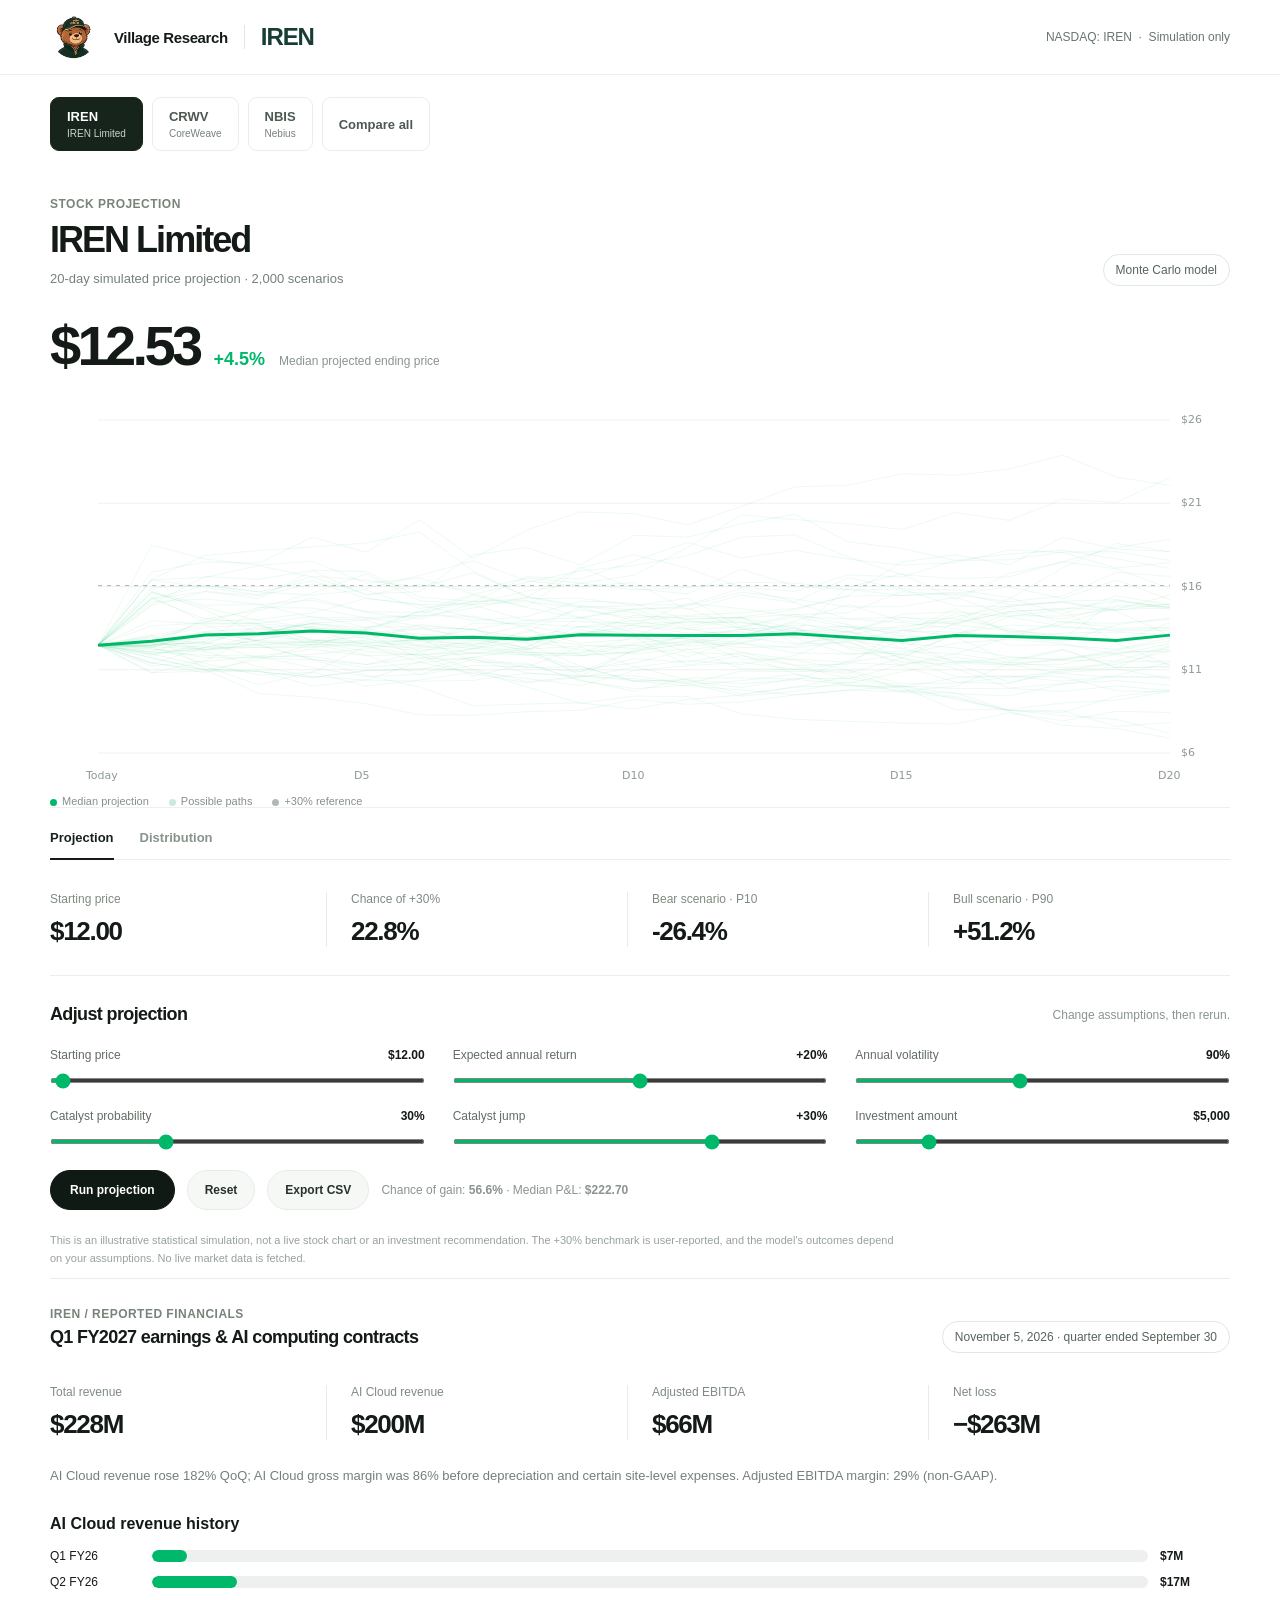
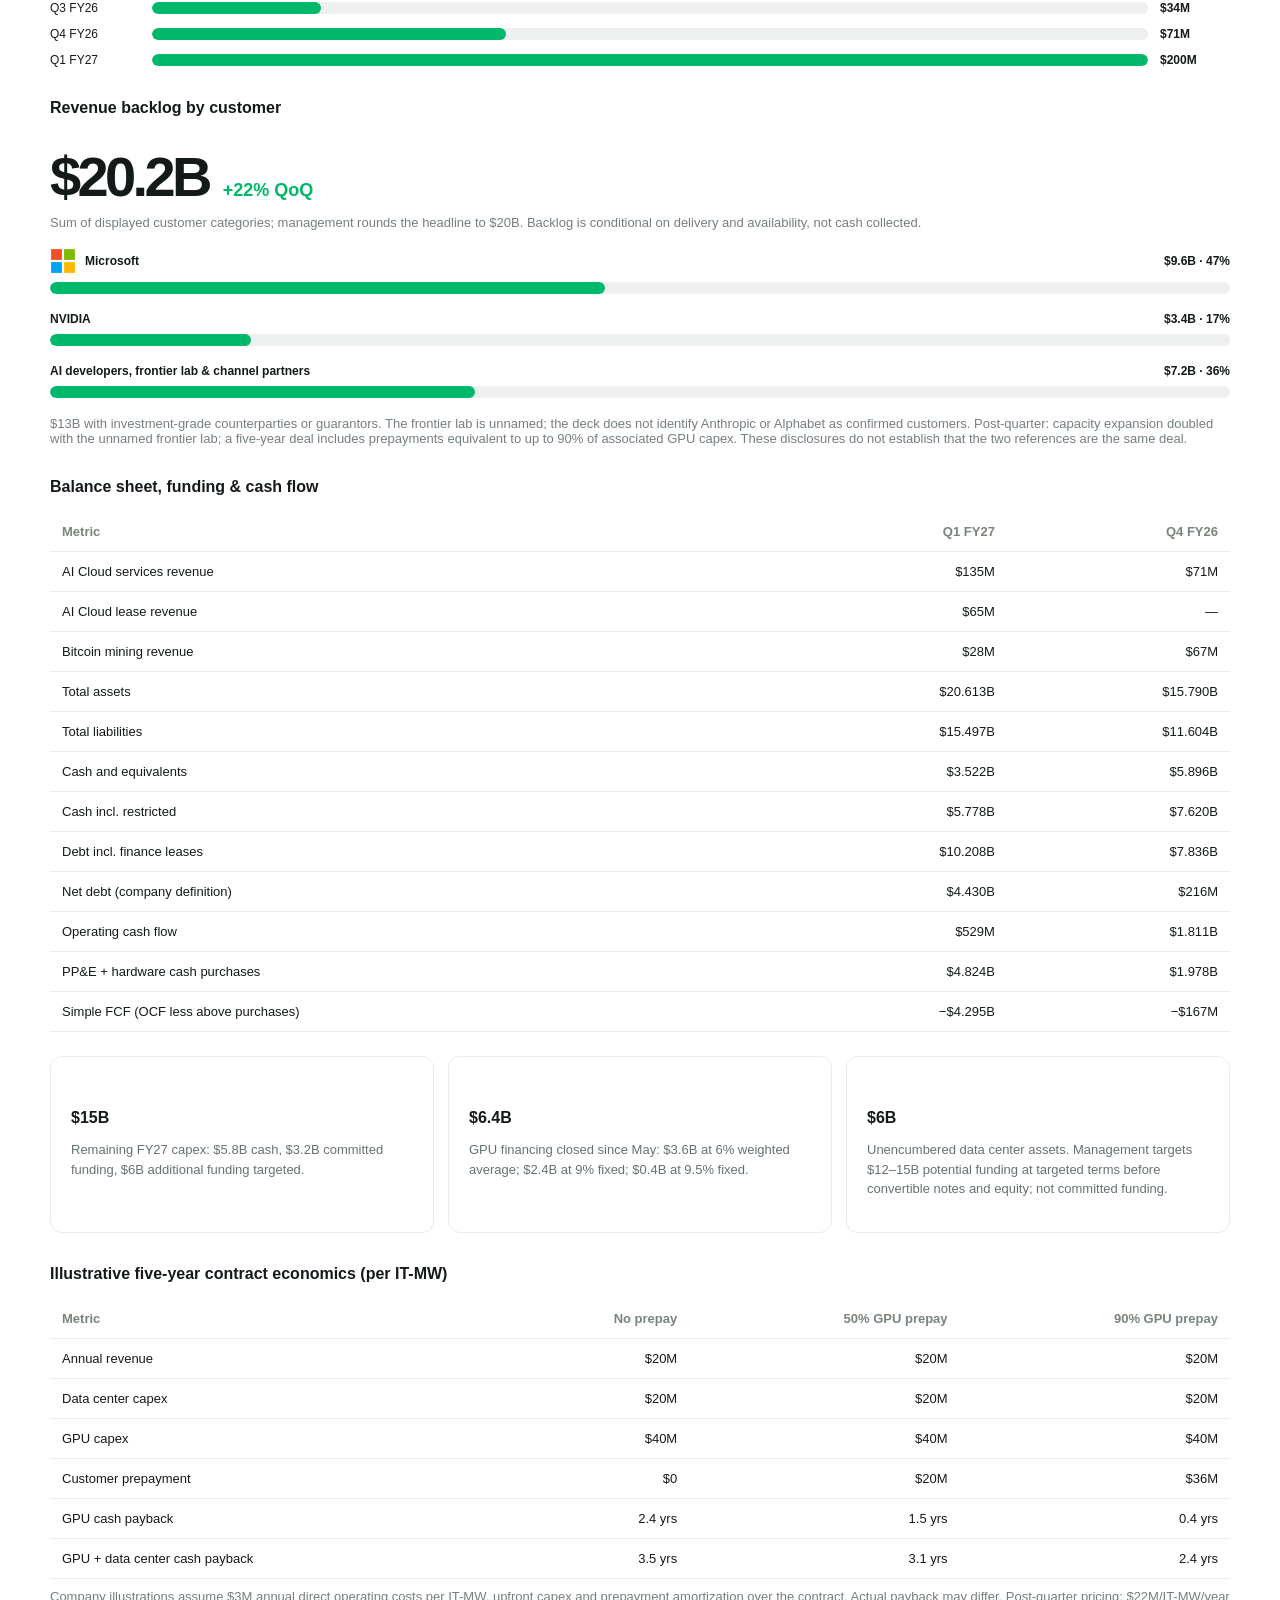
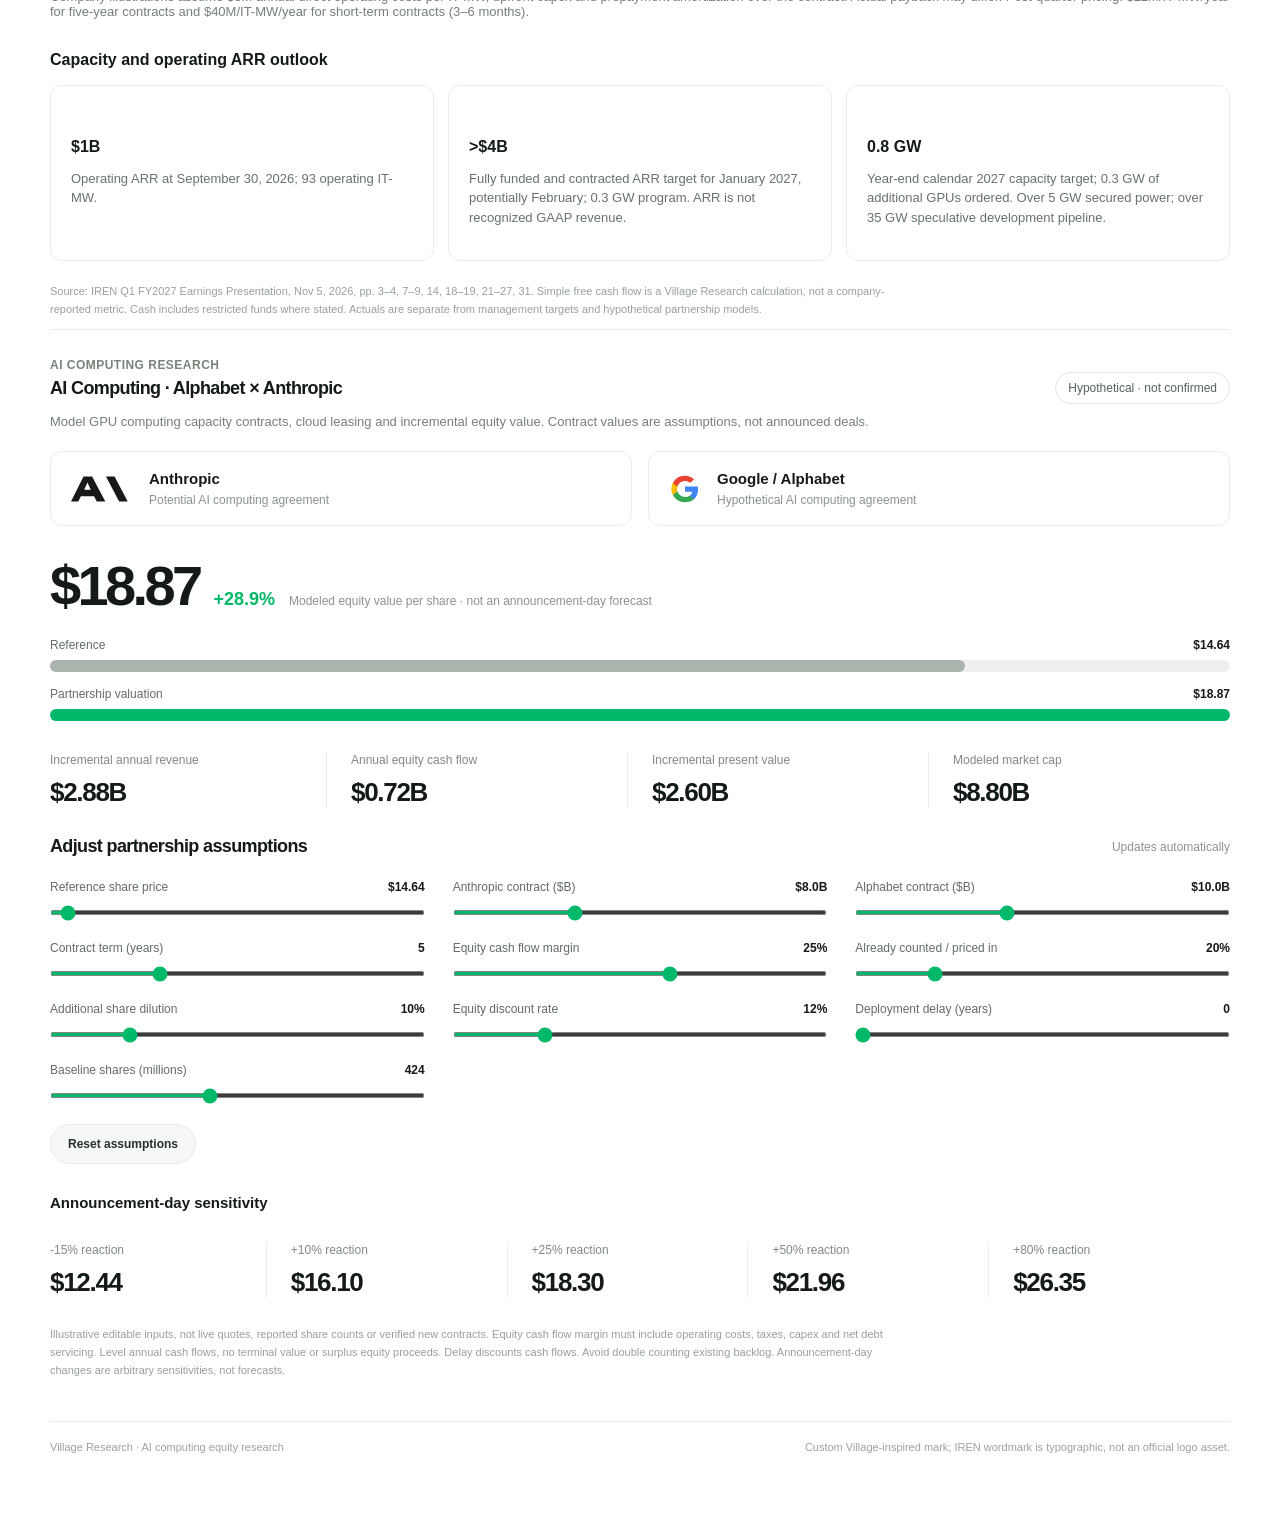
==== commit 285b94c9: "Add company brand logos and major customer marks to research dashboard" ====
--- a/index.html
+++ b/index.html
@@ -2,10 +2,10 @@
 <html lang="en"><head><meta charset="utf-8"><meta name="viewport" content="width=device-width,initial-scale=1"><meta name="theme-color" content="#ffffff"><title>AI Computing | Village Research</title>
 <style>
 :root{font-family:Inter,-apple-system,BlinkMacSystemFont,"Segoe UI",sans-serif;background:#fff;color:#141b16;--green:#00b869;--muted:#758079;--line:#e9eeeb}*{box-sizing:border-box}body{margin:0;background:#fff}[hidden]{display:none!important}button,input{font:inherit}button{cursor:pointer}main{max-width:1240px;margin:auto;padding:0 30px 75px}header{border-bottom:1px solid var(--line)}.head{height:74px;max-width:1240px;margin:auto;padding:0 30px;display:flex;align-items:center;justify-content:space-between;gap:20px}.brand{display:flex;align-items:center;gap:16px}.vmark{width:48px;height:48px;display:grid;place-items:center;flex:0 0 48px;background:transparent;overflow:visible}.brandname{font-size:15px;font-weight:750;letter-spacing:-.025em}.divider{width:1px;height:24px;background:#dfe7e1}.iren{font-weight:800;letter-spacing:-.045em;font-size:24px;color:#173d35}.right{font-size:12px;color:#69756e}.market{padding-top:46px}.eyebrow{font-size:12px;font-weight:650;color:#78847a;letter-spacing:.04em}.heading{display:flex;justify-content:space-between;gap:20px;align-items:end;margin-top:8px}h1{font-size:36px;font-weight:750;letter-spacing:-.055em;margin:0}.sub{font-size:13px;color:var(--muted);margin-top:10px}.pill{border:1px solid #e0e8e2;padding:8px 12px;border-radius:99px;font-size:12px;color:#56645a}.overview{display:flex;align-items:baseline;gap:14px;margin:32px 0 8px;flex-wrap:wrap}.price{font-size:56px;font-weight:740;letter-spacing:-.065em;line-height:1}.gain{font-weight:690;color:var(--green);font-size:18px}.quiet{font-size:12px;color:#8a948d}.canvasbox{position:relative;border-bottom:1px solid #edf0ee;padding-top:16px}.chartarea{height:390px;position:relative}canvas{display:block;width:100%;height:100%}.tabs{display:flex;gap:26px;border-bottom:1px solid var(--line);margin-top:22px}.tab{border:0;background:none;color:#87948b;font-size:13px;padding:0 0 14px;font-weight:650;position:relative}.tab.active{color:#18221b}.tab.active:after{content:"";position:absolute;bottom:-1px;left:0;right:0;height:2px;background:#151b17}.metrics{display:grid;grid-template-columns:repeat(4,1fr);gap:24px;margin:32px 0 28px}.metric{border-right:1px solid #e7ece8;padding-right:12px}.metric:last-child{border:none}.metriclabel{font-size:12px;color:#7f8b81;margin-bottom:10px}.metricvalue{font-size:26px;font-weight:710;letter-spacing:-.05em;font-variant-numeric:tabular-nums}.settingsbar{border-top:1px solid var(--line);padding-top:28px;margin-top:10px}.sectionhead{display:flex;align-items:center;justify-content:space-between;gap:12px;flex-wrap:wrap}.sectionhead h2{font-size:18px;letter-spacing:-.035em;margin:0}.controls{display:grid;grid-template-columns:repeat(3,minmax(0,1fr));gap:22px 28px;margin:23px 0 22px}.controlTop{display:flex;align-items:center;justify-content:space-between;gap:12px;font-size:12px;color:#626d65}.controlTop strong{font-size:12px;color:#141b16;font-variant-numeric:tabular-nums}input[type=range]{width:100%;margin:16px 0 4px;accent-color:#00b869;cursor:pointer;height:5px}.actions{display:flex;align-items:center;gap:12px;flex-wrap:wrap}button.cta{background:#101a14;border:1px solid #101a14;border-radius:24px;color:white;padding:12px 19px;font-size:12px;font-weight:700}button.secondary{background:#f6f8f6;border:1px solid #e8ece9;border-radius:24px;color:#273229;padding:12px 17px;font-size:12px;font-weight:650}button:hover{opacity:.78}.footnote{color:#97a19a;font-size:11px;line-height:1.6;margin-top:22px;max-width:850px}.chartlegend{display:flex;gap:20px;font-size:11px;color:#869188;margin:7px 0 0}.dot{width:7px;height:7px;display:inline-block;border-radius:50%;vertical-align:middle;margin-right:5px}.additional{display:flex;justify-content:space-between;gap:12px;flex-wrap:wrap;border-top:1px solid var(--line);margin-top:42px;padding-top:19px;color:#9aa49b;font-size:11px}@media(max-width:760px){main{padding:0 18px 40px}.head{padding:0 18px}.heading{align-items:flex-start;flex-direction:column}h1{font-size:29px}.overview .price{font-size:45px}.chartarea{height:315px}.metrics{grid-template-columns:repeat(2,1fr);gap:27px 12px}.metric:nth-child(2){border:none}.controls{grid-template-columns:repeat(2,1fr);gap:22px 16px}}@media(max-width:440px){.controls{grid-template-columns:1fr}.right{display:none}.chartarea{height:270px}.market{padding-top:28px}}
-.partnerLogos{display:grid;grid-template-columns:repeat(2,minmax(0,1fr));gap:16px;margin:22px 0}.partnerCard{display:flex;align-items:center;gap:16px;padding:18px 20px;border:1px solid var(--line);border-radius:12px;background:#fff}.partnerCard svg{flex-shrink:0}.partnerCard strong{font-size:15px}.partnerCard .quiet{margin-top:5px}@media(max-width:600px){.partnerLogos{grid-template-columns:1fr}}.companynav{display:flex;gap:9px;padding:22px 0 0;flex-wrap:wrap}.companynav button{border:1px solid var(--line);background:#fff;border-radius:9px;padding:11px 16px;color:#4d5951;font-size:13px;font-weight:700;text-align:left}.companynav button small{display:block;font-size:10px;color:#748178;margin-top:4px;font-weight:500}.companynav button.selected{border-color:#17241b;background:#17241b;color:#fff}.companynav button.selected small{color:#c8d5cc}.peerSummary{padding:38px 0}.peergrid{display:grid;grid-template-columns:repeat(3,minmax(0,1fr));gap:14px}.peerCard{border:1px solid var(--line);padding:20px;border-radius:12px}.peerCard h3{margin:0 0 6px}.peerCard p{font-size:13px;line-height:1.5;color:#66736a}.peerCard dl{font-size:13px;line-height:1.7}.peerCard dt{color:#77857b}.peerCard dd{margin:0 0 9px;font-weight:700}.peerchart{width:100%;height:260px;display:block;margin:22px 0}.peerinput{width:100%;border:1px solid var(--line);border-radius:6px;padding:8px;font:inherit}.peerSummary h2{letter-spacing:-.04em}.peerSummary .footnote{margin-bottom:15px}@media(max-width:760px){.peergrid{grid-template-columns:1fr}.companynav button{flex:1;min-width:100px}}.qbar{display:grid;grid-template-columns:90px 1fr 70px;align-items:center;gap:12px;margin:12px 0;font-size:12px}.qbar>div,.qtrack{height:12px;background:#edf0ee;border-radius:6px;overflow:hidden}.qbar i,.qtrack i{display:block;height:100%;background:#00b869;border-radius:6px}.qdeal{margin:18px 0}.qtrack{margin-top:8px}.qtablewrap{overflow-x:auto}.qtable{width:100%;border-collapse:collapse;font-size:13px;min-width:500px}.qtable td,.qtable th{text-align:right;padding:12px;border-bottom:1px solid var(--line)}.qtable td:first-child,.qtable th:first-child{text-align:left}.qtable th{color:#77857b;font-weight:600}.qtable td:not(:first-child){font-variant-numeric:tabular-nums}#q1earnings h3{font-size:16px;margin-top:32px}#q1earnings .peergrid{margin-top:15px}#crwvEarnings h3,#nbisEarnings h3{font-size:16px;margin-top:30px}#crwvEarnings .peergrid,#nbisEarnings .peergrid{margin-top:16px}</style></head><body>
+.partnerLogos{display:grid;grid-template-columns:repeat(2,minmax(0,1fr));gap:16px;margin:22px 0}.partnerCard{display:flex;align-items:center;gap:16px;padding:18px 20px;border:1px solid var(--line);border-radius:12px;background:#fff}.partnerCard svg{flex-shrink:0}.partnerCard strong{font-size:15px}.partnerCard .quiet{margin-top:5px}@media(max-width:600px){.partnerLogos{grid-template-columns:1fr}}.companynav{display:flex;gap:9px;padding:22px 0 0;flex-wrap:wrap}.companynav button{border:1px solid var(--line);background:#fff;border-radius:9px;padding:11px 16px;color:#4d5951;font-size:13px;font-weight:700;text-align:left}.companynav button small{display:block;font-size:10px;color:#748178;margin-top:4px;font-weight:500}.companynav button.selected{border-color:#17241b;background:#17241b;color:#fff}.companynav button.selected small{color:#c8d5cc}.peerSummary{padding:38px 0}.peergrid{display:grid;grid-template-columns:repeat(3,minmax(0,1fr));gap:14px}.peerCard{border:1px solid var(--line);padding:20px;border-radius:12px}.peerCard h3{margin:0 0 6px}.peerCard p{font-size:13px;line-height:1.5;color:#66736a}.peerCard dl{font-size:13px;line-height:1.7}.peerCard dt{color:#77857b}.peerCard dd{margin:0 0 9px;font-weight:700}.peerchart{width:100%;height:260px;display:block;margin:22px 0}.peerinput{width:100%;border:1px solid var(--line);border-radius:6px;padding:8px;font:inherit}.peerSummary h2{letter-spacing:-.04em}.peerSummary .footnote{margin-bottom:15px}@media(max-width:760px){.peergrid{grid-template-columns:1fr}.companynav button{flex:1;min-width:100px}}.qbar{display:grid;grid-template-columns:90px 1fr 70px;align-items:center;gap:12px;margin:12px 0;font-size:12px}.qbar>div,.qtrack{height:12px;background:#edf0ee;border-radius:6px;overflow:hidden}.qbar i,.qtrack i{display:block;height:100%;background:#00b869;border-radius:6px}.qdeal{margin:18px 0}.qtrack{margin-top:8px}.qtablewrap{overflow-x:auto}.qtable{width:100%;border-collapse:collapse;font-size:13px;min-width:500px}.qtable td,.qtable th{text-align:right;padding:12px;border-bottom:1px solid var(--line)}.qtable td:first-child,.qtable th:first-child{text-align:left}.qtable th{color:#77857b;font-weight:600}.qtable td:not(:first-child){font-variant-numeric:tabular-nums}#q1earnings h3{font-size:16px;margin-top:32px}#q1earnings .peergrid{margin-top:15px}#crwvEarnings h3,#nbisEarnings h3{font-size:16px;margin-top:30px}#crwvEarnings .peergrid,#nbisEarnings .peergrid{margin-top:16px}.companynav button[data-company]:not([data-company="ALL"]){display:flex;align-items:center;gap:12px}.researchLogo{width:105px;height:28px;object-fit:contain;background:#fff;padding:4px;border-radius:4px}.researchLogo.squareLogo{width:40px;height:32px}.dealLogo{width:26px;height:26px;object-fit:contain;flex-shrink:0}.dealBrand{display:flex;align-items:center;gap:9px;flex-wrap:wrap}@media(max-width:600px){.researchLogo{width:70px}.companynav button[data-company]:not([data-company="ALL"]){gap:8px;flex-wrap:wrap}} </style></head><body>
 <header><div class="head"><div class="brand"><div class="vmark" aria-label="Village bear with green hat"><img src="[data-uri]" alt="Village teddy bear wearing green Village cap" width="48" height="48" style="width:48px;height:48px;object-fit:contain;display:block"></div><span class="brandname">Village Research</span><div class="divider"></div><span class="iren">IREN</span></div><div class="right">NASDAQ: IREN &nbsp;·&nbsp; Simulation only</div></div></header>
-<main><nav class="companynav" aria-label="Research companies"><button data-company="IREN" class="selected">IREN <small>IREN Limited</small></button><button data-company="CRWV">CRWV <small>CoreWeave</small></button><button data-company="NBIS">NBIS <small>Nebius</small></button><button data-company="ALL">Compare all</button></nav><section id="peerSummary" class="peerSummary" hidden></section><div id="individualResearch"><section class="market"><div class="eyebrow">STOCK PROJECTION</div><div class="heading"><div><h1>IREN Limited</h1><div class="sub">20-day simulated price projection · 2,000 scenarios</div></div><div class="pill">Monte Carlo model</div></div><div class="overview"><span class="price" id="medianCard">—</span><span class="gain" id="base">—</span><span class="quiet">Median projected ending price</span></div><div class="canvasbox"><div class="chartarea"><canvas id="priceChart" role="img" aria-label="Simulated IREN price projection"></canvas><canvas id="histChart" role="img" aria-label="Simulated ending price distribution" hidden></canvas></div><div class="chartlegend"><span><i class="dot" style="background:#00b869"></i>Median projection</span><span><i class="dot" style="background:#cbeadb"></i>Possible paths</span><span><i class="dot" style="background:#b0b9b2"></i>+30% reference</span></div></div><div class="tabs"><button class="tab active" id="pathsMode">Projection</button><button class="tab" id="distMode">Distribution</button></div><div class="metrics"><div class="metric"><div class="metriclabel">Starting price</div><div class="metricvalue" id="startCard">—</div></div><div class="metric"><div class="metriclabel">Chance of +30%</div><div class="metricvalue" id="targetCard">—</div></div><div class="metric"><div class="metriclabel">Bear scenario · P10</div><div class="metricvalue" id="bear">—</div></div><div class="metric"><div class="metriclabel">Bull scenario · P90</div><div class="metricvalue" id="bull">—</div></div></div></section>
-<section class="settingsbar"><div class="sectionhead"><h2>Adjust projection</h2><span class="quiet">Change assumptions, then rerun.</span></div><div class="controls"><div><div class="controlTop"><label for="start">Starting price</label><strong id="startVal"></strong></div><input id="start" type="range" min="5" max="50" step="0.5" value="12"></div><div><div class="controlTop"><label for="drift">Expected annual return</label><strong id="driftVal"></strong></div><input id="drift" type="range" min="-80" max="120" step="5" value="20"></div><div><div class="controlTop"><label for="vol">Annual volatility</label><strong id="volVal"></strong></div><input id="vol" type="range" min="20" max="180" step="5" value="90"></div><div><div class="controlTop"><label for="prob">Catalyst probability</label><strong id="probVal"></strong></div><input id="prob" type="range" min="0" max="100" step="5" value="30"></div><div><div class="controlTop"><label for="jump">Catalyst jump</label><strong id="jumpVal"></strong></div><input id="jump" type="range" min="-40" max="60" step="5" value="30"></div><div><div class="controlTop"><label for="invest">Investment amount</label><strong id="investVal"></strong></div><input id="invest" type="range" min="500" max="25000" step="500" value="5000"></div></div><div class="actions"><button class="cta" id="run">Run projection</button><button class="secondary" id="reset">Reset</button><button class="secondary" id="export">Export CSV</button><span class="quiet">Chance of gain: <b id="positive">—</b> · Median P&amp;L: <b id="pnl">—</b></span></div><p class="footnote">This is an illustrative statistical simulation, not a live stock chart or an investment recommendation. The +30% benchmark is user-reported, and the model's outcomes depend on your assumptions. No live market data is fetched.</p></section><section class="settingsbar" id="q1earnings"><div class="eyebrow">IREN / REPORTED FINANCIALS</div><div class="sectionhead"><h2>Q1 FY2027 earnings &amp; AI computing contracts</h2><span class="pill">November 5, 2026 · quarter ended September 30</span></div><div class="metrics"><div class="metric"><div class="metriclabel">Total revenue</div><div class="metricvalue">$228M</div></div><div class="metric"><div class="metriclabel">AI Cloud revenue</div><div class="metricvalue">$200M</div></div><div class="metric"><div class="metriclabel">Adjusted EBITDA</div><div class="metricvalue">$66M</div></div><div class="metric"><div class="metriclabel">Net loss</div><div class="metricvalue">−$263M</div></div></div><p class="sub">AI Cloud revenue rose 182% QoQ; AI Cloud gross margin was 86% before depreciation and certain site-level expenses. Adjusted EBITDA margin: 29% (non-GAAP).</p><h3>AI Cloud revenue history</h3><div class="qbar"><span>Q1 FY26</span><div><i style="width:3.5%"></i></div><strong>$7M</strong></div><div class="qbar"><span>Q2 FY26</span><div><i style="width:8.5%"></i></div><strong>$17M</strong></div><div class="qbar"><span>Q3 FY26</span><div><i style="width:17%"></i></div><strong>$34M</strong></div><div class="qbar"><span>Q4 FY26</span><div><i style="width:35.5%"></i></div><strong>$71M</strong></div><div class="qbar"><span>Q1 FY27</span><div><i style="width:100%"></i></div><strong>$200M</strong></div><h3>Revenue backlog by customer</h3><div class="overview"><span class="price">$20.2B</span><span class="gain">+22% QoQ</span></div><p class="sub">Sum of displayed customer categories; management rounds the headline to $20B. Backlog is conditional on delivery and availability, not cash collected.</p><div class="qdeal"><div class="controlTop"><strong>Microsoft</strong><strong>$9.6B · 47%</strong></div><div class="qtrack"><i style="width:47%"></i></div></div><div class="qdeal"><div class="controlTop"><strong>NVIDIA</strong><strong>$3.4B · 17%</strong></div><div class="qtrack"><i style="width:17%"></i></div></div><div class="qdeal"><div class="controlTop"><strong>AI developers, frontier lab & channel partners</strong><strong>$7.2B · 36%</strong></div><div class="qtrack"><i style="width:36%"></i></div></div><p class="sub">$13B with investment-grade counterparties or guarantors. The frontier lab is unnamed; the deck does not identify Anthropic or Alphabet as confirmed customers. Post-quarter: capacity expansion doubled with the unnamed frontier lab; a five-year deal includes prepayments equivalent to up to 90% of associated GPU capex. These disclosures do not establish that the two references are the same deal.</p><h3>Balance sheet, funding &amp; cash flow</h3><div class="qtablewrap"><table class="qtable"><thead><tr><th>Metric</th><th>Q1 FY27</th><th>Q4 FY26</th></tr></thead><tbody><tr><td>AI Cloud services revenue</td><td>$135M</td><td>$71M</td></tr><tr><td>AI Cloud lease revenue</td><td>$65M</td><td>—</td></tr><tr><td>Bitcoin mining revenue</td><td>$28M</td><td>$67M</td></tr><tr><td>Total assets</td><td>$20.613B</td><td>$15.790B</td></tr><tr><td>Total liabilities</td><td>$15.497B</td><td>$11.604B</td></tr><tr><td>Cash and equivalents</td><td>$3.522B</td><td>$5.896B</td></tr><tr><td>Cash incl. restricted</td><td>$5.778B</td><td>$7.620B</td></tr><tr><td>Debt incl. finance leases</td><td>$10.208B</td><td>$7.836B</td></tr><tr><td>Net debt (company definition)</td><td>$4.430B</td><td>$216M</td></tr><tr><td>Operating cash flow</td><td>$529M</td><td>$1.811B</td></tr><tr><td>PP&E + hardware cash purchases</td><td>$4.824B</td><td>$1.978B</td></tr><tr><td>Simple FCF (OCF less above purchases)</td><td>−$4.295B</td><td>−$167M</td></tr></tbody></table></div><div class="peergrid" style="margin-top:24px"><article class="peerCard"><h3>$15B</h3><p>Remaining FY27 capex: $5.8B cash, $3.2B committed funding, $6B additional funding targeted.</p></article><article class="peerCard"><h3>$6.4B</h3><p>GPU financing closed since May: $3.6B at 6% weighted average; $2.4B at 9% fixed; $0.4B at 9.5% fixed.</p></article><article class="peerCard"><h3>$6B</h3><p>Unencumbered data center assets. Management targets $12–15B potential funding at targeted terms before convertible notes and equity; not committed funding.</p></article></div><h3>Illustrative five-year contract economics (per IT-MW)</h3><div class="qtablewrap"><table class="qtable"><thead><tr><th>Metric</th><th>No prepay</th><th>50% GPU prepay</th><th>90% GPU prepay</th></tr></thead><tbody><tr><td>Annual revenue</td><td>$20M</td><td>$20M</td><td>$20M</td></tr><tr><td>Data center capex</td><td>$20M</td><td>$20M</td><td>$20M</td></tr><tr><td>GPU capex</td><td>$40M</td><td>$40M</td><td>$40M</td></tr><tr><td>Customer prepayment</td><td>$0</td><td>$20M</td><td>$36M</td></tr><tr><td>GPU cash payback</td><td>2.4 yrs</td><td>1.5 yrs</td><td>0.4 yrs</td></tr><tr><td>GPU + data center cash payback</td><td>3.5 yrs</td><td>3.1 yrs</td><td>2.4 yrs</td></tr></tbody></table></div><p class="sub">Company illustrations assume $3M annual direct operating costs per IT-MW, upfront capex and prepayment amortization over the contract. Actual payback may differ. Post-quarter pricing: $22M/IT-MW/year for five-year contracts and $40M/IT-MW/year for short-term contracts (3–6 months).</p><h3>Capacity and operating ARR outlook</h3><div class="peergrid"><article class="peerCard"><h3>$1B</h3><p>Operating ARR at September 30, 2026; 93 operating IT-MW.</p></article><article class="peerCard"><h3>&gt;$4B</h3><p>Fully funded and contracted ARR target for January 2027, potentially February; 0.3 GW program. ARR is not recognized GAAP revenue.</p></article><article class="peerCard"><h3>0.8 GW</h3><p>Year-end calendar 2027 capacity target; 0.3 GW of additional GPUs ordered. Over 5 GW secured power; over 35 GW speculative development pipeline.</p></article></div><p class="footnote">Source: IREN Q1 FY2027 Earnings Presentation, Nov 5, 2026, pp. 3–4, 7–9, 14, 18–19, 21–27, 31. Simple free cash flow is a Village Research calculation, not a company-reported metric. Cash includes restricted funds where stated. Actuals are separate from management targets and hypothetical partnership models.</p></section><section class="settingsbar" id="crwvEarnings" hidden><div class="eyebrow">COREWEAVE / REPORTED FINANCIALS</div><div class="sectionhead"><h2>Q3 2026 earnings &amp; AI computing contracts</h2><span class="pill">November 10, 2026 · quarter ended September 30</span></div><div class="metrics"><div class="metric"><div class="metriclabel">Revenue</div><div class="metricvalue">$3.661B</div></div><div class="metric"><div class="metriclabel">Adjusted EBITDA</div><div class="metricvalue">$2.256B</div></div><div class="metric"><div class="metriclabel">Net loss</div><div class="metricvalue">−$709M</div></div><div class="metric"><div class="metriclabel">Revenue backlog</div><div class="metricvalue">$132.5B</div></div></div><p class="sub">Revenue +168% YoY; adjusted EBITDA margin 62% (non-GAAP); GAAP operating margin 6%.</p><h3>AI computing customer agreements</h3><div class="peergrid"><article class="peerCard"><h3>OpenAI · ~$22.4B</h3><p>Aggregate announced agreements through September 2025, up to stated values; expanded relationship in Q3 2026, incremental value not disclosed in earnings release.</p></article><article class="peerCard"><h3>Meta · ~$21B</h3><p>Expanded agreement announced April 9, 2026, through December 2032.</p></article><article class="peerCard"><h3>Other Q3 customers</h3><p>New or expanded relationships include Canva, Cohere, Jane Street, Perplexity and Wayve; individual values not disclosed in Q3 release.</p></article></div><p class="sub">Backlog is conditional on service delivery. Historical headline contract values are not incremental to the backlog and must not be added to it.</p><h3>Balance sheet &amp; cash flow</h3><div class="qtablewrap"><table class="qtable"><thead><tr><th>Metric</th><th>Q3 2026 / Sep 30</th></tr></thead><tbody><tr><td>Total assets</td><td>$91.481B</td></tr><tr><td>Cash and equivalents</td><td>$4.122B</td></tr><tr><td>Cash including restricted cash</td><td>$6.404B</td></tr><tr><td>Recourse + non-recourse debt (excluding leases)</td><td>$46.873B</td></tr><tr><td>Operating income</td><td>$207M</td></tr><tr><td>Net interest expense</td><td>$846M</td></tr><tr><td>Operating cash flow</td><td>$1.975B</td></tr><tr><td>Cash property/equipment purchases incl. software</td><td>$9.441B</td></tr><tr><td>Simple FCF (OCF less purchases)</td><td>−$7.466B</td></tr></tbody></table></div><h3>Funding and capacity outlook</h3><div class="peergrid"><article class="peerCard"><h3>~$9B</h3><p>Customer prepayments and deposits expected in the three months following earnings release.</p></article><article class="peerCard"><h3>$37–39B</h3><p>2026 management capex guidance; 2026 revenue guidance $13.0–13.3B.</p></article><article class="peerCard"><h3>>1.7 GW</h3><p>Active power at Q3; >4.6 GW contracted power. Year-end active power target >1.85 GW.</p></article></div><p class="sub">2026 exit annualized revenue run-rate target $20–21B; Q4 interest expense guidance $1.05–1.15B. Positive operating income is outweighed by financing costs. Funding and delivery are key risks.</p><p class="footnote">Sources: <a href="https://investors.coreweave.com/news/news-details/2026/CoreWeave-Reports-Strong-Third-Quarter-2026-Results/">Q3 earnings release</a> · <a href="https://www.coreweave.com/news/coreweave-and-meta-announce-21-billion-expanded-ai-infrastructure-agreement">Meta agreement</a> · <a href="https://investors.coreweave.com/news/news-details/2025/CoreWeave-Expands-Agreement-with-OpenAI-by-up-to-6-5B/default.aspx">OpenAI agreement</a>. Actuals separate from guidance. Simple FCF is a calculation, not a company-reported measure.</p></section><section class="settingsbar" id="nbisEarnings" hidden><div class="eyebrow">NEBIUS / REPORTED FINANCIALS</div><div class="sectionhead"><h2>Q3 2026 earnings &amp; AI computing contracts</h2><span class="pill">November 12, 2026 · quarter ended September 30</span></div><div class="metrics"><div class="metric"><div class="metriclabel">Revenue</div><div class="metricvalue">$980.8M</div></div><div class="metric"><div class="metriclabel">Adjusted EBITDA</div><div class="metricvalue">$465.8M</div></div><div class="metric"><div class="metriclabel">Net loss (continuing)</div><div class="metricvalue">−$37.5M</div></div><div class="metric"><div class="metriclabel">Operating ARR</div><div class="metricvalue">$6.4B</div></div></div><p class="sub">Revenue +571% YoY and +68% QoQ; group adjusted EBITDA margin 47%. AI cloud revenue $973.8M; approximately $325M of group revenue was nonrecurring initial asset-light rollout revenue.</p><h3>AI computing customer agreements</h3><div class="peergrid"><article class="peerCard"><h3>Microsoft · up to $19.4B</h3><p>Five-year dedicated GPU agreement with optional additional services/capacity; headline maximum is conditional.</p></article><article class="peerCard"><h3>Meta · up to $27B</h3><p>March 2026 five-year agreement including up to $15B additional available capacity.</p></article><article class="peerCard"><h3>>$12B</h3><p>New customer contract value committed since start of Q3 through November earnings release; includes early Q4, not Q3-only. Databricks, Datadog, Palantir and Snowflake relationships disclosed.</p></article></div><p class="sub">More than $40B of similar committed revenue cited in financing discussion; not a total backlog figure comparable to CoreWeave or IREN. Do not add headline deal amounts to new commitments without reconciling overlap.</p><h3>Balance sheet &amp; cash flow</h3><div class="qtablewrap"><table class="qtable"><thead><tr><th>Metric</th><th>Q3 2026 / Sep 30</th></tr></thead><tbody><tr><td>Total assets</td><td>$38.744B</td></tr><tr><td>Total liabilities</td><td>$26.445B</td></tr><tr><td>Cash and equivalents</td><td>$7.426B</td></tr><tr><td>Current + non-current debt (excluding leases)</td><td>$14.191B</td></tr><tr><td>Adjusted net income (non-GAAP)</td><td>$90.9M</td></tr><tr><td>Operating cash flow (continuing)</td><td>−$273M</td></tr><tr><td>Cash property/equipment and intangible purchases</td><td>$7.3004B</td></tr><tr><td>Simple FCF (OCF less purchases)</td><td>−$7.5734B</td></tr></tbody></table></div><h3>Funding and capacity outlook</h3><div class="peergrid"><article class="peerCard"><h3>75–85%</h3><p>Expected 2027 capex coverage from prepayments and asset-backed financing against existing investment-grade contracts.</p></article><article class="peerCard"><h3>$40–45B</h3><p>2027 capex guidance; 2027 revenue outlook $12–13B, pretax breakeven targeted in Q4 2027.</p></article><article class="peerCard"><h3>$17–20B</h3><p>Expected 2027 customer prepayments; $10B committed in 2026.</p></article></div><p class="sub">2026 capex guidance ~$27B; revenue at low end of $3.0–3.4B range; ARR above $7B now expected February 2027, delayed by third-party capacity. More than 4 GW contracted power; 5 GW year-end target. Management says prepayments on Q3 agreements exceeded associated capex in aggregate. $775M asset-backed facility at SOFR + 2.5%; $5.75B convertible notes issued in August.</p><p class="footnote">Sources: <a href="https://assets.nebius.com/assets/e2ac679c-fc62-4799-ba0e-6611e59c6863/Nebius-2026-Q3.pdf">Q3 earnings release</a> · <a href="https://assets.nebius.com/assets/95ccf2d3-ce98-4398-af50-33813f94d167/Nebius-SHL-2026-Q3.pdf">Q3 shareholder letter</a> · <a href="https://nebius.com/newsroom/nebius-signs-new-ai-infrastructure-agreement-with-meta">Meta agreement</a> · <a href="https://nebius.com/newsroom/nebius-announces-multi-billion-dollar-agreement-with-microsoft-for-ai-infrastructure">Microsoft agreement</a>. Simple FCF is calculated; guidance is not guaranteed.</p></section><section class="settingsbar" id="partnerships"><div class="eyebrow">AI COMPUTING RESEARCH</div><div class="sectionhead"><h2>AI Computing · Alphabet × Anthropic</h2><span class="pill">Hypothetical · not confirmed</span></div><p class="sub">Model GPU computing capacity contracts, cloud leasing and incremental equity value. Contract values are assumptions, not announced deals.</p><div class="partnerLogos"><div class="partnerCard"><svg viewBox="0 0 94 48" width="62" height="32" role="img" aria-label="Anthropic AI monogram"><path fill="#191919" d="M19 5h13l20 38H39l-4-8H15l-4 8H0zm1 20h10L25 14zM53 5h13l20 38H73z"/></svg><div><strong>Anthropic</strong><div class="quiet">Potential AI computing agreement</div></div></div><div class="partnerCard"><svg viewBox="0 0 48 48" width="32" height="32" role="img" aria-label="Google G"><path fill="#4285F4" d="M43.6 24.5c0-1.4-.1-2.8-.4-4.1H24v7.8h11a9.4 9.4 0 0 1-4.1 6.2v5.1h6.7c3.9-3.6 6-8.8 6-15z"/><path fill="#34A853" d="M24 44c5.5 0 10.1-1.8 13.5-4.9l-6.7-5.1c-1.8 1.2-4.1 1.9-6.8 1.9-5.3 0-9.8-3.6-11.4-8.4H5.7v5.3A20 20 0 0 0 24 44z"/><path fill="#FBBC05" d="M12.6 27.5a12 12 0 0 1 0-7V15H5.7a20 20 0 0 0 0 18z"/><path fill="#EA4335" d="M24 12.1c3 0 5.6 1 7.7 3l5.8-5.8A19.4 19.4 0 0 0 24 4 20 20 0 0 0 5.7 15l6.9 5.5c1.6-4.9 6.1-8.4 11.4-8.4z"/></svg><div><strong>Google / Alphabet</strong><div class="quiet">Hypothetical AI computing agreement</div></div></div></div><div class="overview"><span class="price" id="pprice">—</span><span class="gain" id="pchange">—</span><span class="quiet">Modeled equity value per share · not an announcement-day forecast</span></div><div id="pbars" style="display:grid;gap:15px;margin:24px 0"></div><div class="metrics"><div class="metric"><div class="metriclabel">Incremental annual revenue</div><div class="metricvalue" id="prev">—</div></div><div class="metric"><div class="metriclabel">Annual equity cash flow</div><div class="metricvalue" id="pfcf">—</div></div><div class="metric"><div class="metriclabel">Incremental present value</div><div class="metricvalue" id="ppv">—</div></div><div class="metric"><div class="metriclabel">Modeled market cap</div><div class="metricvalue" id="pcap">—</div></div></div><div class="sectionhead"><h2>Adjust partnership assumptions</h2><span class="quiet">Updates automatically</span></div><div class="controls"><div><div class="controlTop"><label for="pbase">Reference share price</label><strong id="pbaseVal"></strong></div><input id="pbase" type="range" min="1" max="100" step="0.01" value="14.64"></div><div><div class="controlTop"><label for="pant">Anthropic contract ($B)</label><strong id="pantVal"></strong></div><input id="pant" type="range" min="0" max="25" step="0.5" value="8"></div><div><div class="controlTop"><label for="pgoog">Alphabet contract ($B)</label><strong id="pgoogVal"></strong></div><input id="pgoog" type="range" min="0" max="25" step="0.5" value="10"></div><div><div class="controlTop"><label for="pterm">Contract term (years)</label><strong id="ptermVal"></strong></div><input id="pterm" type="range" min="3" max="10" step="1" value="5"></div><div><div class="controlTop"><label for="pmargin">Equity cash flow margin</label><strong id="pmarginVal"></strong></div><input id="pmargin" type="range" min="-10" max="50" step="5" value="25"></div><div><div class="controlTop"><label for="poverlap">Already counted / priced in</label><strong id="poverlapVal"></strong></div><input id="poverlap" type="range" min="0" max="100" step="5" value="20"></div><div><div class="controlTop"><label for="pdil">Additional share dilution</label><strong id="pdilVal"></strong></div><input id="pdil" type="range" min="0" max="50" step="5" value="10"></div><div><div class="controlTop"><label for="prate">Equity discount rate</label><strong id="prateVal"></strong></div><input id="prate" type="range" min="8" max="25" step="1" value="12"></div><div><div class="controlTop"><label for="pdelay">Deployment delay (years)</label><strong id="pdelayVal"></strong></div><input id="pdelay" type="range" min="0" max="5" step="1" value="0"></div><div><div class="controlTop"><label for="pshares">Baseline shares (millions)</label><strong id="psharesVal"></strong></div><input id="pshares" type="range" min="100" max="1000" step="1" value="424"></div></div><div class="actions"><button class="secondary" id="preset">Reset assumptions</button></div><h3 style="font-size:15px;margin-top:30px">Announcement-day sensitivity</h3><div id="preactions" class="metrics" style="grid-template-columns:repeat(auto-fit,minmax(110px,1fr))"></div><p class="footnote">Illustrative reference price and share count are editable historical assumptions, not live quotes. The cash flow margin must include operating costs, taxes, capital spending and net debt servicing. Assumes level annual equity cash flows, no terminal value and no surplus equity proceeds. Deployment delay discounts cash flows further. Avoid counting existing backlog twice. Announcement-day changes are arbitrary sensitivity cases, not probabilities or price targets. Google and Anthropic deal status has not been independently verified here.</p></section></div><footer class="additional"><span>Village Research · AI computing equity research</span><span>Custom Village-inspired mark; IREN wordmark is typographic, not an official logo asset.</span></footer></main>
+<main><nav class="companynav" aria-label="Research companies"><button data-company="IREN" class="selected"><img class="researchLogo squareLogo" src="https://www.companieslogo.com/img/orig/IREN-a8826ece.svg" alt="IREN logo" onerror="this.hidden=true"><span>IREN <small>IREN Limited</small></span></button><button data-company="CRWV"><img class="researchLogo " src="https://upload.wikimedia.org/wikipedia/commons/2/25/CoreWeave_logo.svg" alt="CRWV logo" onerror="this.hidden=true"><span>CRWV <small>CoreWeave</small></span></button><button data-company="NBIS"><img class="researchLogo " src="https://www.companieslogo.com/img/orig/NBIS_BIG-2ed0a73f.svg" alt="NBIS logo" onerror="this.hidden=true"><span>NBIS <small>Nebius</small></span></button><button data-company="ALL">Compare all</button></nav><section id="peerSummary" class="peerSummary" hidden></section><div id="individualResearch"><section class="market"><div class="eyebrow">STOCK PROJECTION</div><div class="heading"><div><h1>IREN Limited</h1><div class="sub">20-day simulated price projection · 2,000 scenarios</div></div><div class="pill">Monte Carlo model</div></div><div class="overview"><span class="price" id="medianCard">—</span><span class="gain" id="base">—</span><span class="quiet">Median projected ending price</span></div><div class="canvasbox"><div class="chartarea"><canvas id="priceChart" role="img" aria-label="Simulated IREN price projection"></canvas><canvas id="histChart" role="img" aria-label="Simulated ending price distribution" hidden></canvas></div><div class="chartlegend"><span><i class="dot" style="background:#00b869"></i>Median projection</span><span><i class="dot" style="background:#cbeadb"></i>Possible paths</span><span><i class="dot" style="background:#b0b9b2"></i>+30% reference</span></div></div><div class="tabs"><button class="tab active" id="pathsMode">Projection</button><button class="tab" id="distMode">Distribution</button></div><div class="metrics"><div class="metric"><div class="metriclabel">Starting price</div><div class="metricvalue" id="startCard">—</div></div><div class="metric"><div class="metriclabel">Chance of +30%</div><div class="metricvalue" id="targetCard">—</div></div><div class="metric"><div class="metriclabel">Bear scenario · P10</div><div class="metricvalue" id="bear">—</div></div><div class="metric"><div class="metriclabel">Bull scenario · P90</div><div class="metricvalue" id="bull">—</div></div></div></section>
+<section class="settingsbar"><div class="sectionhead"><h2>Adjust projection</h2><span class="quiet">Change assumptions, then rerun.</span></div><div class="controls"><div><div class="controlTop"><label for="start">Starting price</label><strong id="startVal"></strong></div><input id="start" type="range" min="5" max="50" step="0.5" value="12"></div><div><div class="controlTop"><label for="drift">Expected annual return</label><strong id="driftVal"></strong></div><input id="drift" type="range" min="-80" max="120" step="5" value="20"></div><div><div class="controlTop"><label for="vol">Annual volatility</label><strong id="volVal"></strong></div><input id="vol" type="range" min="20" max="180" step="5" value="90"></div><div><div class="controlTop"><label for="prob">Catalyst probability</label><strong id="probVal"></strong></div><input id="prob" type="range" min="0" max="100" step="5" value="30"></div><div><div class="controlTop"><label for="jump">Catalyst jump</label><strong id="jumpVal"></strong></div><input id="jump" type="range" min="-40" max="60" step="5" value="30"></div><div><div class="controlTop"><label for="invest">Investment amount</label><strong id="investVal"></strong></div><input id="invest" type="range" min="500" max="25000" step="500" value="5000"></div></div><div class="actions"><button class="cta" id="run">Run projection</button><button class="secondary" id="reset">Reset</button><button class="secondary" id="export">Export CSV</button><span class="quiet">Chance of gain: <b id="positive">—</b> · Median P&amp;L: <b id="pnl">—</b></span></div><p class="footnote">This is an illustrative statistical simulation, not a live stock chart or an investment recommendation. The +30% benchmark is user-reported, and the model's outcomes depend on your assumptions. No live market data is fetched.</p></section><section class="settingsbar" id="q1earnings"><div class="eyebrow">IREN / REPORTED FINANCIALS</div><div class="sectionhead"><h2>Q1 FY2027 earnings &amp; AI computing contracts</h2><span class="pill">November 5, 2026 · quarter ended September 30</span></div><div class="metrics"><div class="metric"><div class="metriclabel">Total revenue</div><div class="metricvalue">$228M</div></div><div class="metric"><div class="metriclabel">AI Cloud revenue</div><div class="metricvalue">$200M</div></div><div class="metric"><div class="metriclabel">Adjusted EBITDA</div><div class="metricvalue">$66M</div></div><div class="metric"><div class="metriclabel">Net loss</div><div class="metricvalue">−$263M</div></div></div><p class="sub">AI Cloud revenue rose 182% QoQ; AI Cloud gross margin was 86% before depreciation and certain site-level expenses. Adjusted EBITDA margin: 29% (non-GAAP).</p><h3>AI Cloud revenue history</h3><div class="qbar"><span>Q1 FY26</span><div><i style="width:3.5%"></i></div><strong>$7M</strong></div><div class="qbar"><span>Q2 FY26</span><div><i style="width:8.5%"></i></div><strong>$17M</strong></div><div class="qbar"><span>Q3 FY26</span><div><i style="width:17%"></i></div><strong>$34M</strong></div><div class="qbar"><span>Q4 FY26</span><div><i style="width:35.5%"></i></div><strong>$71M</strong></div><div class="qbar"><span>Q1 FY27</span><div><i style="width:100%"></i></div><strong>$200M</strong></div><h3>Revenue backlog by customer</h3><div class="overview"><span class="price">$20.2B</span><span class="gain">+22% QoQ</span></div><p class="sub">Sum of displayed customer categories; management rounds the headline to $20B. Backlog is conditional on delivery and availability, not cash collected.</p><div class="qdeal"><div class="controlTop"><strong class="dealBrand"><svg class="dealLogo" viewBox="0 0 24 24" aria-label="Microsoft logo" role="img"><path fill="#f25022" d="M1 1h10v10H1z"/><path fill="#7fba00" d="M13 1h10v10H13z"/><path fill="#00a4ef" d="M1 13h10v10H1z"/><path fill="#ffb900" d="M13 13h10v10H13z"/></svg>Microsoft</strong><strong>$9.6B · 47%</strong></div><div class="qtrack"><i style="width:47%"></i></div></div><div class="qdeal"><div class="controlTop"><strong class="dealBrand"><img class="dealLogo" src="https://cdn.simpleicons.org/nvidia/76B900" alt="NVIDIA logo" onerror="this.hidden=true">NVIDIA</strong><strong>$3.4B · 17%</strong></div><div class="qtrack"><i style="width:17%"></i></div></div><div class="qdeal"><div class="controlTop"><strong>AI developers, frontier lab & channel partners</strong><strong>$7.2B · 36%</strong></div><div class="qtrack"><i style="width:36%"></i></div></div><p class="sub">$13B with investment-grade counterparties or guarantors. The frontier lab is unnamed; the deck does not identify Anthropic or Alphabet as confirmed customers. Post-quarter: capacity expansion doubled with the unnamed frontier lab; a five-year deal includes prepayments equivalent to up to 90% of associated GPU capex. These disclosures do not establish that the two references are the same deal.</p><h3>Balance sheet, funding &amp; cash flow</h3><div class="qtablewrap"><table class="qtable"><thead><tr><th>Metric</th><th>Q1 FY27</th><th>Q4 FY26</th></tr></thead><tbody><tr><td>AI Cloud services revenue</td><td>$135M</td><td>$71M</td></tr><tr><td>AI Cloud lease revenue</td><td>$65M</td><td>—</td></tr><tr><td>Bitcoin mining revenue</td><td>$28M</td><td>$67M</td></tr><tr><td>Total assets</td><td>$20.613B</td><td>$15.790B</td></tr><tr><td>Total liabilities</td><td>$15.497B</td><td>$11.604B</td></tr><tr><td>Cash and equivalents</td><td>$3.522B</td><td>$5.896B</td></tr><tr><td>Cash incl. restricted</td><td>$5.778B</td><td>$7.620B</td></tr><tr><td>Debt incl. finance leases</td><td>$10.208B</td><td>$7.836B</td></tr><tr><td>Net debt (company definition)</td><td>$4.430B</td><td>$216M</td></tr><tr><td>Operating cash flow</td><td>$529M</td><td>$1.811B</td></tr><tr><td>PP&E + hardware cash purchases</td><td>$4.824B</td><td>$1.978B</td></tr><tr><td>Simple FCF (OCF less above purchases)</td><td>−$4.295B</td><td>−$167M</td></tr></tbody></table></div><div class="peergrid" style="margin-top:24px"><article class="peerCard"><h3>$15B</h3><p>Remaining FY27 capex: $5.8B cash, $3.2B committed funding, $6B additional funding targeted.</p></article><article class="peerCard"><h3>$6.4B</h3><p>GPU financing closed since May: $3.6B at 6% weighted average; $2.4B at 9% fixed; $0.4B at 9.5% fixed.</p></article><article class="peerCard"><h3>$6B</h3><p>Unencumbered data center assets. Management targets $12–15B potential funding at targeted terms before convertible notes and equity; not committed funding.</p></article></div><h3>Illustrative five-year contract economics (per IT-MW)</h3><div class="qtablewrap"><table class="qtable"><thead><tr><th>Metric</th><th>No prepay</th><th>50% GPU prepay</th><th>90% GPU prepay</th></tr></thead><tbody><tr><td>Annual revenue</td><td>$20M</td><td>$20M</td><td>$20M</td></tr><tr><td>Data center capex</td><td>$20M</td><td>$20M</td><td>$20M</td></tr><tr><td>GPU capex</td><td>$40M</td><td>$40M</td><td>$40M</td></tr><tr><td>Customer prepayment</td><td>$0</td><td>$20M</td><td>$36M</td></tr><tr><td>GPU cash payback</td><td>2.4 yrs</td><td>1.5 yrs</td><td>0.4 yrs</td></tr><tr><td>GPU + data center cash payback</td><td>3.5 yrs</td><td>3.1 yrs</td><td>2.4 yrs</td></tr></tbody></table></div><p class="sub">Company illustrations assume $3M annual direct operating costs per IT-MW, upfront capex and prepayment amortization over the contract. Actual payback may differ. Post-quarter pricing: $22M/IT-MW/year for five-year contracts and $40M/IT-MW/year for short-term contracts (3–6 months).</p><h3>Capacity and operating ARR outlook</h3><div class="peergrid"><article class="peerCard"><h3>$1B</h3><p>Operating ARR at September 30, 2026; 93 operating IT-MW.</p></article><article class="peerCard"><h3>&gt;$4B</h3><p>Fully funded and contracted ARR target for January 2027, potentially February; 0.3 GW program. ARR is not recognized GAAP revenue.</p></article><article class="peerCard"><h3>0.8 GW</h3><p>Year-end calendar 2027 capacity target; 0.3 GW of additional GPUs ordered. Over 5 GW secured power; over 35 GW speculative development pipeline.</p></article></div><p class="footnote">Source: IREN Q1 FY2027 Earnings Presentation, Nov 5, 2026, pp. 3–4, 7–9, 14, 18–19, 21–27, 31. Simple free cash flow is a Village Research calculation, not a company-reported metric. Cash includes restricted funds where stated. Actuals are separate from management targets and hypothetical partnership models.</p></section><section class="settingsbar" id="crwvEarnings" hidden><div class="eyebrow">COREWEAVE / REPORTED FINANCIALS</div><div class="sectionhead"><h2>Q3 2026 earnings &amp; AI computing contracts</h2><span class="pill">November 10, 2026 · quarter ended September 30</span></div><div class="metrics"><div class="metric"><div class="metriclabel">Revenue</div><div class="metricvalue">$3.661B</div></div><div class="metric"><div class="metriclabel">Adjusted EBITDA</div><div class="metricvalue">$2.256B</div></div><div class="metric"><div class="metriclabel">Net loss</div><div class="metricvalue">−$709M</div></div><div class="metric"><div class="metriclabel">Revenue backlog</div><div class="metricvalue">$132.5B</div></div></div><p class="sub">Revenue +168% YoY; adjusted EBITDA margin 62% (non-GAAP); GAAP operating margin 6%.</p><h3>AI computing customer agreements</h3><div class="peergrid"><article class="peerCard"><h3 class="dealBrand"><img class="dealLogo" src="https://cdn.simpleicons.org/openai/202020" alt="OpenAI logo" onerror="this.hidden=true">OpenAI · ~$22.4B</h3><p>Aggregate announced agreements through September 2025, up to stated values; expanded relationship in Q3 2026, incremental value not disclosed in earnings release.</p></article><article class="peerCard"><h3 class="dealBrand"><img class="dealLogo" src="https://cdn.simpleicons.org/meta/0866FF" alt="Meta logo" onerror="this.hidden=true">Meta · ~$21B</h3><p>Expanded agreement announced April 9, 2026, through December 2032.</p></article><article class="peerCard"><h3>Other Q3 customers</h3><p>New or expanded relationships include Canva, Cohere, Jane Street, Perplexity and Wayve; individual values not disclosed in Q3 release.</p></article></div><p class="sub">Backlog is conditional on service delivery. Historical headline contract values are not incremental to the backlog and must not be added to it.</p><h3>Balance sheet &amp; cash flow</h3><div class="qtablewrap"><table class="qtable"><thead><tr><th>Metric</th><th>Q3 2026 / Sep 30</th></tr></thead><tbody><tr><td>Total assets</td><td>$91.481B</td></tr><tr><td>Cash and equivalents</td><td>$4.122B</td></tr><tr><td>Cash including restricted cash</td><td>$6.404B</td></tr><tr><td>Recourse + non-recourse debt (excluding leases)</td><td>$46.873B</td></tr><tr><td>Operating income</td><td>$207M</td></tr><tr><td>Net interest expense</td><td>$846M</td></tr><tr><td>Operating cash flow</td><td>$1.975B</td></tr><tr><td>Cash property/equipment purchases incl. software</td><td>$9.441B</td></tr><tr><td>Simple FCF (OCF less purchases)</td><td>−$7.466B</td></tr></tbody></table></div><h3>Funding and capacity outlook</h3><div class="peergrid"><article class="peerCard"><h3>~$9B</h3><p>Customer prepayments and deposits expected in the three months following earnings release.</p></article><article class="peerCard"><h3>$37–39B</h3><p>2026 management capex guidance; 2026 revenue guidance $13.0–13.3B.</p></article><article class="peerCard"><h3>>1.7 GW</h3><p>Active power at Q3; >4.6 GW contracted power. Year-end active power target >1.85 GW.</p></article></div><p class="sub">2026 exit annualized revenue run-rate target $20–21B; Q4 interest expense guidance $1.05–1.15B. Positive operating income is outweighed by financing costs. Funding and delivery are key risks.</p><p class="footnote">Sources: <a href="https://investors.coreweave.com/news/news-details/2026/CoreWeave-Reports-Strong-Third-Quarter-2026-Results/">Q3 earnings release</a> · <a href="https://www.coreweave.com/news/coreweave-and-meta-announce-21-billion-expanded-ai-infrastructure-agreement">Meta agreement</a> · <a href="https://investors.coreweave.com/news/news-details/2025/CoreWeave-Expands-Agreement-with-OpenAI-by-up-to-6-5B/default.aspx">OpenAI agreement</a>. Actuals separate from guidance. Simple FCF is a calculation, not a company-reported measure.</p></section><section class="settingsbar" id="nbisEarnings" hidden><div class="eyebrow">NEBIUS / REPORTED FINANCIALS</div><div class="sectionhead"><h2>Q3 2026 earnings &amp; AI computing contracts</h2><span class="pill">November 12, 2026 · quarter ended September 30</span></div><div class="metrics"><div class="metric"><div class="metriclabel">Revenue</div><div class="metricvalue">$980.8M</div></div><div class="metric"><div class="metriclabel">Adjusted EBITDA</div><div class="metricvalue">$465.8M</div></div><div class="metric"><div class="metriclabel">Net loss (continuing)</div><div class="metricvalue">−$37.5M</div></div><div class="metric"><div class="metriclabel">Operating ARR</div><div class="metricvalue">$6.4B</div></div></div><p class="sub">Revenue +571% YoY and +68% QoQ; group adjusted EBITDA margin 47%. AI cloud revenue $973.8M; approximately $325M of group revenue was nonrecurring initial asset-light rollout revenue.</p><h3>AI computing customer agreements</h3><div class="peergrid"><article class="peerCard"><h3 class="dealBrand"><svg class="dealLogo" viewBox="0 0 24 24" aria-label="Microsoft logo" role="img"><path fill="#f25022" d="M1 1h10v10H1z"/><path fill="#7fba00" d="M13 1h10v10H13z"/><path fill="#00a4ef" d="M1 13h10v10H1z"/><path fill="#ffb900" d="M13 13h10v10H13z"/></svg>Microsoft · up to $19.4B</h3><p>Five-year dedicated GPU agreement with optional additional services/capacity; headline maximum is conditional.</p></article><article class="peerCard"><h3 class="dealBrand"><img class="dealLogo" src="https://cdn.simpleicons.org/meta/0866FF" alt="Meta logo" onerror="this.hidden=true">Meta · up to $27B</h3><p>March 2026 five-year agreement including up to $15B additional available capacity.</p></article><article class="peerCard"><h3>>$12B</h3><p>New customer contract value committed since start of Q3 through November earnings release; includes early Q4, not Q3-only. Databricks, Datadog, Palantir and Snowflake relationships disclosed.</p></article></div><p class="sub">More than $40B of similar committed revenue cited in financing discussion; not a total backlog figure comparable to CoreWeave or IREN. Do not add headline deal amounts to new commitments without reconciling overlap.</p><h3>Balance sheet &amp; cash flow</h3><div class="qtablewrap"><table class="qtable"><thead><tr><th>Metric</th><th>Q3 2026 / Sep 30</th></tr></thead><tbody><tr><td>Total assets</td><td>$38.744B</td></tr><tr><td>Total liabilities</td><td>$26.445B</td></tr><tr><td>Cash and equivalents</td><td>$7.426B</td></tr><tr><td>Current + non-current debt (excluding leases)</td><td>$14.191B</td></tr><tr><td>Adjusted net income (non-GAAP)</td><td>$90.9M</td></tr><tr><td>Operating cash flow (continuing)</td><td>−$273M</td></tr><tr><td>Cash property/equipment and intangible purchases</td><td>$7.3004B</td></tr><tr><td>Simple FCF (OCF less purchases)</td><td>−$7.5734B</td></tr></tbody></table></div><h3>Funding and capacity outlook</h3><div class="peergrid"><article class="peerCard"><h3>75–85%</h3><p>Expected 2027 capex coverage from prepayments and asset-backed financing against existing investment-grade contracts.</p></article><article class="peerCard"><h3>$40–45B</h3><p>2027 capex guidance; 2027 revenue outlook $12–13B, pretax breakeven targeted in Q4 2027.</p></article><article class="peerCard"><h3>$17–20B</h3><p>Expected 2027 customer prepayments; $10B committed in 2026.</p></article></div><p class="sub">2026 capex guidance ~$27B; revenue at low end of $3.0–3.4B range; ARR above $7B now expected February 2027, delayed by third-party capacity. More than 4 GW contracted power; 5 GW year-end target. Management says prepayments on Q3 agreements exceeded associated capex in aggregate. $775M asset-backed facility at SOFR + 2.5%; $5.75B convertible notes issued in August.</p><p class="footnote">Sources: <a href="https://assets.nebius.com/assets/e2ac679c-fc62-4799-ba0e-6611e59c6863/Nebius-2026-Q3.pdf">Q3 earnings release</a> · <a href="https://assets.nebius.com/assets/95ccf2d3-ce98-4398-af50-33813f94d167/Nebius-SHL-2026-Q3.pdf">Q3 shareholder letter</a> · <a href="https://nebius.com/newsroom/nebius-signs-new-ai-infrastructure-agreement-with-meta">Meta agreement</a> · <a href="https://nebius.com/newsroom/nebius-announces-multi-billion-dollar-agreement-with-microsoft-for-ai-infrastructure">Microsoft agreement</a>. Simple FCF is calculated; guidance is not guaranteed.</p></section><section class="settingsbar" id="partnerships"><div class="eyebrow">AI COMPUTING RESEARCH</div><div class="sectionhead"><h2>AI Computing · Alphabet × Anthropic</h2><span class="pill">Hypothetical · not confirmed</span></div><p class="sub">Model GPU computing capacity contracts, cloud leasing and incremental equity value. Contract values are assumptions, not announced deals.</p><div class="partnerLogos"><div class="partnerCard"><svg viewBox="0 0 94 48" width="62" height="32" role="img" aria-label="Anthropic AI monogram"><path fill="#191919" d="M19 5h13l20 38H39l-4-8H15l-4 8H0zm1 20h10L25 14zM53 5h13l20 38H73z"/></svg><div><strong>Anthropic</strong><div class="quiet">Potential AI computing agreement</div></div></div><div class="partnerCard"><svg viewBox="0 0 48 48" width="32" height="32" role="img" aria-label="Google G"><path fill="#4285F4" d="M43.6 24.5c0-1.4-.1-2.8-.4-4.1H24v7.8h11a9.4 9.4 0 0 1-4.1 6.2v5.1h6.7c3.9-3.6 6-8.8 6-15z"/><path fill="#34A853" d="M24 44c5.5 0 10.1-1.8 13.5-4.9l-6.7-5.1c-1.8 1.2-4.1 1.9-6.8 1.9-5.3 0-9.8-3.6-11.4-8.4H5.7v5.3A20 20 0 0 0 24 44z"/><path fill="#FBBC05" d="M12.6 27.5a12 12 0 0 1 0-7V15H5.7a20 20 0 0 0 0 18z"/><path fill="#EA4335" d="M24 12.1c3 0 5.6 1 7.7 3l5.8-5.8A19.4 19.4 0 0 0 24 4 20 20 0 0 0 5.7 15l6.9 5.5c1.6-4.9 6.1-8.4 11.4-8.4z"/></svg><div><strong>Google / Alphabet</strong><div class="quiet">Hypothetical AI computing agreement</div></div></div></div><div class="overview"><span class="price" id="pprice">—</span><span class="gain" id="pchange">—</span><span class="quiet">Modeled equity value per share · not an announcement-day forecast</span></div><div id="pbars" style="display:grid;gap:15px;margin:24px 0"></div><div class="metrics"><div class="metric"><div class="metriclabel">Incremental annual revenue</div><div class="metricvalue" id="prev">—</div></div><div class="metric"><div class="metriclabel">Annual equity cash flow</div><div class="metricvalue" id="pfcf">—</div></div><div class="metric"><div class="metriclabel">Incremental present value</div><div class="metricvalue" id="ppv">—</div></div><div class="metric"><div class="metriclabel">Modeled market cap</div><div class="metricvalue" id="pcap">—</div></div></div><div class="sectionhead"><h2>Adjust partnership assumptions</h2><span class="quiet">Updates automatically</span></div><div class="controls"><div><div class="controlTop"><label for="pbase">Reference share price</label><strong id="pbaseVal"></strong></div><input id="pbase" type="range" min="1" max="100" step="0.01" value="14.64"></div><div><div class="controlTop"><label for="pant">Anthropic contract ($B)</label><strong id="pantVal"></strong></div><input id="pant" type="range" min="0" max="25" step="0.5" value="8"></div><div><div class="controlTop"><label for="pgoog">Alphabet contract ($B)</label><strong id="pgoogVal"></strong></div><input id="pgoog" type="range" min="0" max="25" step="0.5" value="10"></div><div><div class="controlTop"><label for="pterm">Contract term (years)</label><strong id="ptermVal"></strong></div><input id="pterm" type="range" min="3" max="10" step="1" value="5"></div><div><div class="controlTop"><label for="pmargin">Equity cash flow margin</label><strong id="pmarginVal"></strong></div><input id="pmargin" type="range" min="-10" max="50" step="5" value="25"></div><div><div class="controlTop"><label for="poverlap">Already counted / priced in</label><strong id="poverlapVal"></strong></div><input id="poverlap" type="range" min="0" max="100" step="5" value="20"></div><div><div class="controlTop"><label for="pdil">Additional share dilution</label><strong id="pdilVal"></strong></div><input id="pdil" type="range" min="0" max="50" step="5" value="10"></div><div><div class="controlTop"><label for="prate">Equity discount rate</label><strong id="prateVal"></strong></div><input id="prate" type="range" min="8" max="25" step="1" value="12"></div><div><div class="controlTop"><label for="pdelay">Deployment delay (years)</label><strong id="pdelayVal"></strong></div><input id="pdelay" type="range" min="0" max="5" step="1" value="0"></div><div><div class="controlTop"><label for="pshares">Baseline shares (millions)</label><strong id="psharesVal"></strong></div><input id="pshares" type="range" min="100" max="1000" step="1" value="424"></div></div><div class="actions"><button class="secondary" id="preset">Reset assumptions</button></div><h3 style="font-size:15px;margin-top:30px">Announcement-day sensitivity</h3><div id="preactions" class="metrics" style="grid-template-columns:repeat(auto-fit,minmax(110px,1fr))"></div><p class="footnote">Illustrative reference price and share count are editable historical assumptions, not live quotes. The cash flow margin must include operating costs, taxes, capital spending and net debt servicing. Assumes level annual equity cash flows, no terminal value and no surplus equity proceeds. Deployment delay discounts cash flows further. Avoid counting existing backlog twice. Announcement-day changes are arbitrary sensitivity cases, not probabilities or price targets. Google and Anthropic deal status has not been independently verified here.</p></section></div><footer class="additional"><span>Village Research · AI computing equity research</span><span>Custom Village-inspired mark; IREN wordmark is typographic, not an official logo asset.</span></footer></main>
 <script>
 'use strict';
 const $=id=>document.getElementById(id);
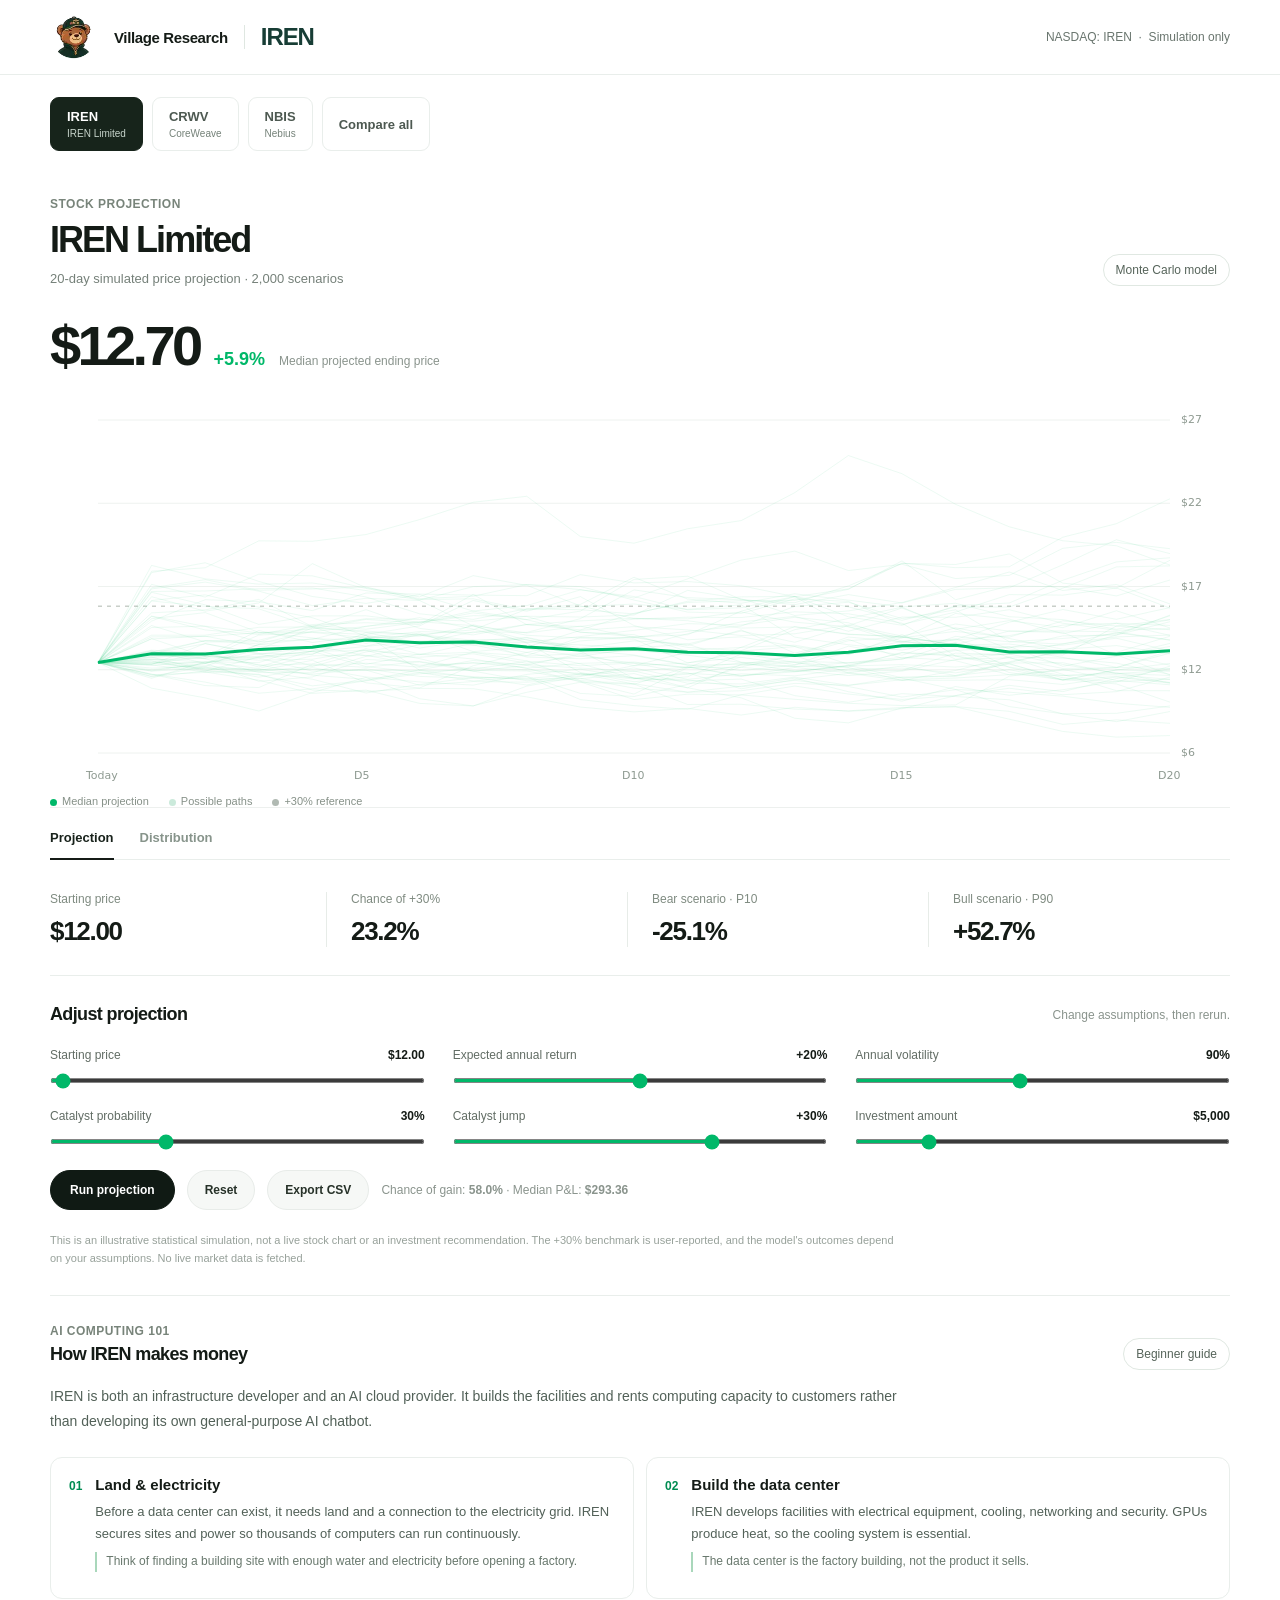
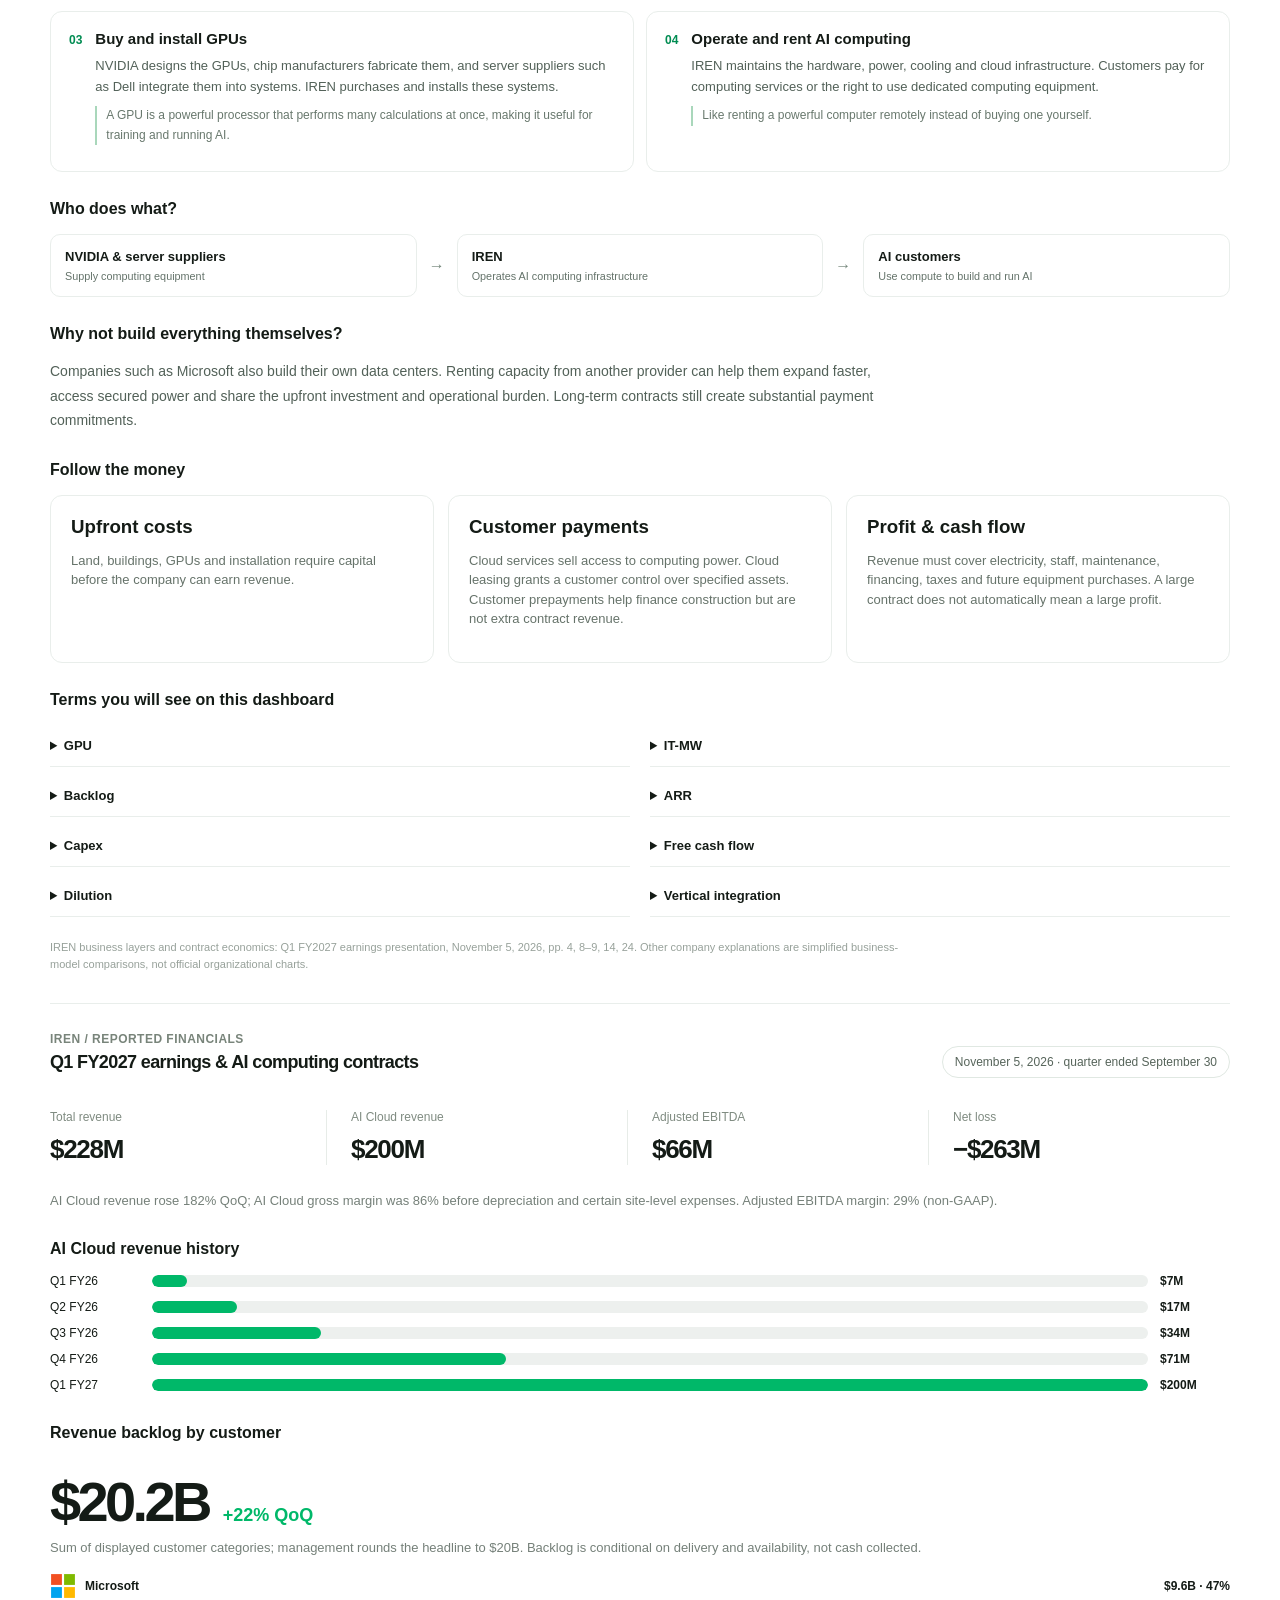
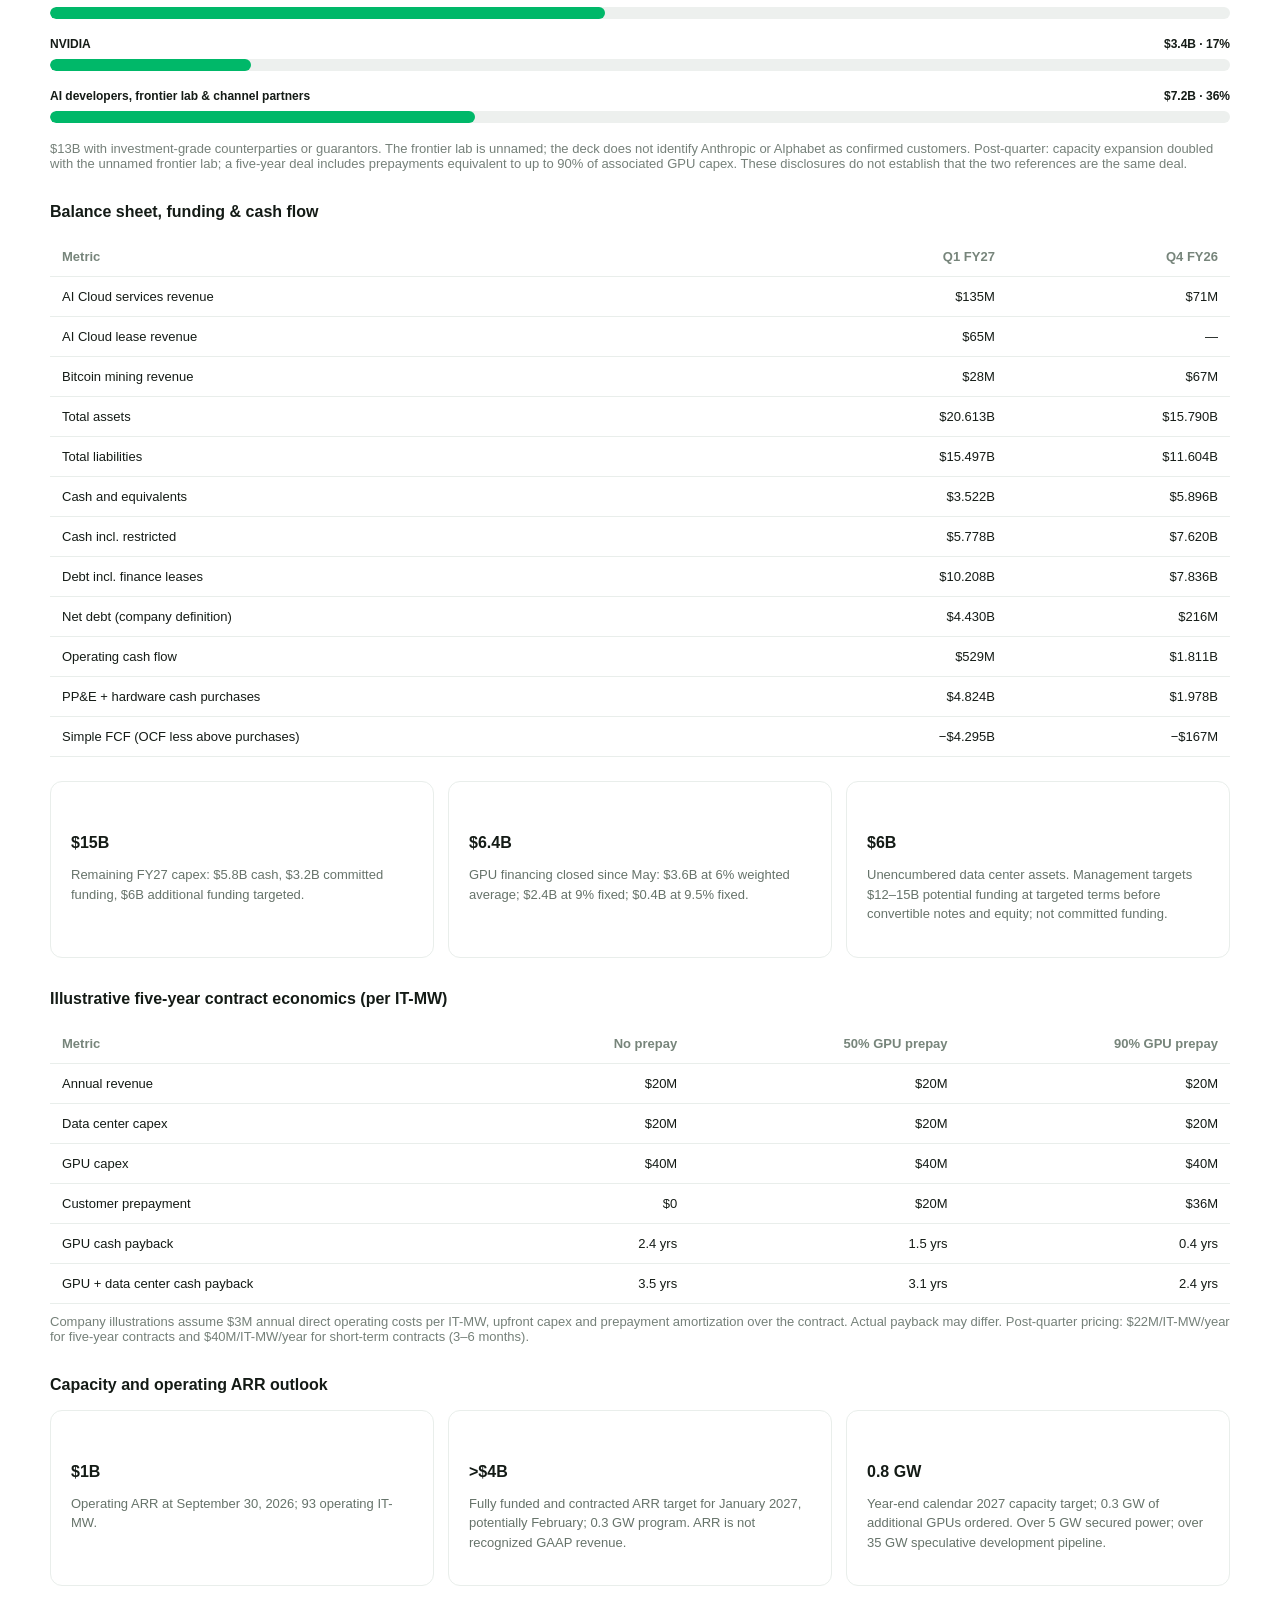
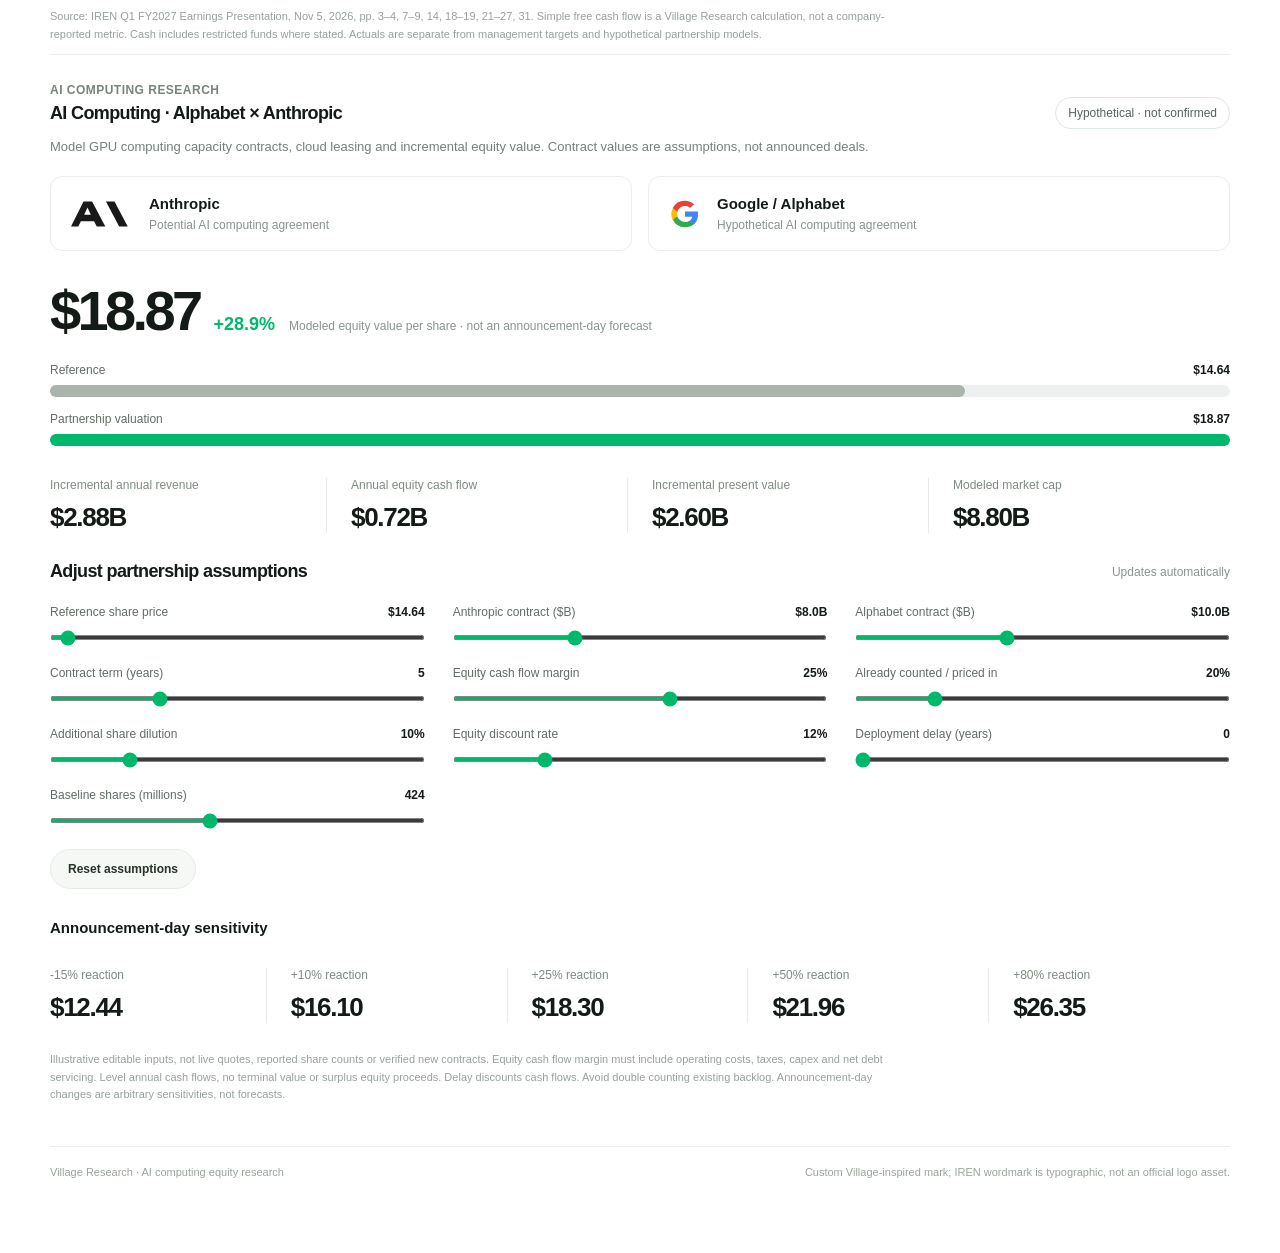
==== commit c650f136: "Add beginner-friendly AI computing business models and financial glossary for all three companies" ====
--- a/index.html
+++ b/index.html
@@ -2,10 +2,10 @@
 <html lang="en"><head><meta charset="utf-8"><meta name="viewport" content="width=device-width,initial-scale=1"><meta name="theme-color" content="#ffffff"><title>AI Computing | Village Research</title>
 <style>
 :root{font-family:Inter,-apple-system,BlinkMacSystemFont,"Segoe UI",sans-serif;background:#fff;color:#141b16;--green:#00b869;--muted:#758079;--line:#e9eeeb}*{box-sizing:border-box}body{margin:0;background:#fff}[hidden]{display:none!important}button,input{font:inherit}button{cursor:pointer}main{max-width:1240px;margin:auto;padding:0 30px 75px}header{border-bottom:1px solid var(--line)}.head{height:74px;max-width:1240px;margin:auto;padding:0 30px;display:flex;align-items:center;justify-content:space-between;gap:20px}.brand{display:flex;align-items:center;gap:16px}.vmark{width:48px;height:48px;display:grid;place-items:center;flex:0 0 48px;background:transparent;overflow:visible}.brandname{font-size:15px;font-weight:750;letter-spacing:-.025em}.divider{width:1px;height:24px;background:#dfe7e1}.iren{font-weight:800;letter-spacing:-.045em;font-size:24px;color:#173d35}.right{font-size:12px;color:#69756e}.market{padding-top:46px}.eyebrow{font-size:12px;font-weight:650;color:#78847a;letter-spacing:.04em}.heading{display:flex;justify-content:space-between;gap:20px;align-items:end;margin-top:8px}h1{font-size:36px;font-weight:750;letter-spacing:-.055em;margin:0}.sub{font-size:13px;color:var(--muted);margin-top:10px}.pill{border:1px solid #e0e8e2;padding:8px 12px;border-radius:99px;font-size:12px;color:#56645a}.overview{display:flex;align-items:baseline;gap:14px;margin:32px 0 8px;flex-wrap:wrap}.price{font-size:56px;font-weight:740;letter-spacing:-.065em;line-height:1}.gain{font-weight:690;color:var(--green);font-size:18px}.quiet{font-size:12px;color:#8a948d}.canvasbox{position:relative;border-bottom:1px solid #edf0ee;padding-top:16px}.chartarea{height:390px;position:relative}canvas{display:block;width:100%;height:100%}.tabs{display:flex;gap:26px;border-bottom:1px solid var(--line);margin-top:22px}.tab{border:0;background:none;color:#87948b;font-size:13px;padding:0 0 14px;font-weight:650;position:relative}.tab.active{color:#18221b}.tab.active:after{content:"";position:absolute;bottom:-1px;left:0;right:0;height:2px;background:#151b17}.metrics{display:grid;grid-template-columns:repeat(4,1fr);gap:24px;margin:32px 0 28px}.metric{border-right:1px solid #e7ece8;padding-right:12px}.metric:last-child{border:none}.metriclabel{font-size:12px;color:#7f8b81;margin-bottom:10px}.metricvalue{font-size:26px;font-weight:710;letter-spacing:-.05em;font-variant-numeric:tabular-nums}.settingsbar{border-top:1px solid var(--line);padding-top:28px;margin-top:10px}.sectionhead{display:flex;align-items:center;justify-content:space-between;gap:12px;flex-wrap:wrap}.sectionhead h2{font-size:18px;letter-spacing:-.035em;margin:0}.controls{display:grid;grid-template-columns:repeat(3,minmax(0,1fr));gap:22px 28px;margin:23px 0 22px}.controlTop{display:flex;align-items:center;justify-content:space-between;gap:12px;font-size:12px;color:#626d65}.controlTop strong{font-size:12px;color:#141b16;font-variant-numeric:tabular-nums}input[type=range]{width:100%;margin:16px 0 4px;accent-color:#00b869;cursor:pointer;height:5px}.actions{display:flex;align-items:center;gap:12px;flex-wrap:wrap}button.cta{background:#101a14;border:1px solid #101a14;border-radius:24px;color:white;padding:12px 19px;font-size:12px;font-weight:700}button.secondary{background:#f6f8f6;border:1px solid #e8ece9;border-radius:24px;color:#273229;padding:12px 17px;font-size:12px;font-weight:650}button:hover{opacity:.78}.footnote{color:#97a19a;font-size:11px;line-height:1.6;margin-top:22px;max-width:850px}.chartlegend{display:flex;gap:20px;font-size:11px;color:#869188;margin:7px 0 0}.dot{width:7px;height:7px;display:inline-block;border-radius:50%;vertical-align:middle;margin-right:5px}.additional{display:flex;justify-content:space-between;gap:12px;flex-wrap:wrap;border-top:1px solid var(--line);margin-top:42px;padding-top:19px;color:#9aa49b;font-size:11px}@media(max-width:760px){main{padding:0 18px 40px}.head{padding:0 18px}.heading{align-items:flex-start;flex-direction:column}h1{font-size:29px}.overview .price{font-size:45px}.chartarea{height:315px}.metrics{grid-template-columns:repeat(2,1fr);gap:27px 12px}.metric:nth-child(2){border:none}.controls{grid-template-columns:repeat(2,1fr);gap:22px 16px}}@media(max-width:440px){.controls{grid-template-columns:1fr}.right{display:none}.chartarea{height:270px}.market{padding-top:28px}}
-.partnerLogos{display:grid;grid-template-columns:repeat(2,minmax(0,1fr));gap:16px;margin:22px 0}.partnerCard{display:flex;align-items:center;gap:16px;padding:18px 20px;border:1px solid var(--line);border-radius:12px;background:#fff}.partnerCard svg{flex-shrink:0}.partnerCard strong{font-size:15px}.partnerCard .quiet{margin-top:5px}@media(max-width:600px){.partnerLogos{grid-template-columns:1fr}}.companynav{display:flex;gap:9px;padding:22px 0 0;flex-wrap:wrap}.companynav button{border:1px solid var(--line);background:#fff;border-radius:9px;padding:11px 16px;color:#4d5951;font-size:13px;font-weight:700;text-align:left}.companynav button small{display:block;font-size:10px;color:#748178;margin-top:4px;font-weight:500}.companynav button.selected{border-color:#17241b;background:#17241b;color:#fff}.companynav button.selected small{color:#c8d5cc}.peerSummary{padding:38px 0}.peergrid{display:grid;grid-template-columns:repeat(3,minmax(0,1fr));gap:14px}.peerCard{border:1px solid var(--line);padding:20px;border-radius:12px}.peerCard h3{margin:0 0 6px}.peerCard p{font-size:13px;line-height:1.5;color:#66736a}.peerCard dl{font-size:13px;line-height:1.7}.peerCard dt{color:#77857b}.peerCard dd{margin:0 0 9px;font-weight:700}.peerchart{width:100%;height:260px;display:block;margin:22px 0}.peerinput{width:100%;border:1px solid var(--line);border-radius:6px;padding:8px;font:inherit}.peerSummary h2{letter-spacing:-.04em}.peerSummary .footnote{margin-bottom:15px}@media(max-width:760px){.peergrid{grid-template-columns:1fr}.companynav button{flex:1;min-width:100px}}.qbar{display:grid;grid-template-columns:90px 1fr 70px;align-items:center;gap:12px;margin:12px 0;font-size:12px}.qbar>div,.qtrack{height:12px;background:#edf0ee;border-radius:6px;overflow:hidden}.qbar i,.qtrack i{display:block;height:100%;background:#00b869;border-radius:6px}.qdeal{margin:18px 0}.qtrack{margin-top:8px}.qtablewrap{overflow-x:auto}.qtable{width:100%;border-collapse:collapse;font-size:13px;min-width:500px}.qtable td,.qtable th{text-align:right;padding:12px;border-bottom:1px solid var(--line)}.qtable td:first-child,.qtable th:first-child{text-align:left}.qtable th{color:#77857b;font-weight:600}.qtable td:not(:first-child){font-variant-numeric:tabular-nums}#q1earnings h3{font-size:16px;margin-top:32px}#q1earnings .peergrid{margin-top:15px}#crwvEarnings h3,#nbisEarnings h3{font-size:16px;margin-top:30px}#crwvEarnings .peergrid,#nbisEarnings .peergrid{margin-top:16px}.companynav button[data-company]:not([data-company="ALL"]){display:flex;align-items:center;gap:12px}.researchLogo{width:105px;height:28px;object-fit:contain;background:#fff;padding:4px;border-radius:4px}.researchLogo.squareLogo{width:40px;height:32px}.dealLogo{width:26px;height:26px;object-fit:contain;flex-shrink:0}.dealBrand{display:flex;align-items:center;gap:9px;flex-wrap:wrap}@media(max-width:600px){.researchLogo{width:70px}.companynav button[data-company]:not([data-company="ALL"]){gap:8px;flex-wrap:wrap}} </style></head><body>
+.partnerLogos{display:grid;grid-template-columns:repeat(2,minmax(0,1fr));gap:16px;margin:22px 0}.partnerCard{display:flex;align-items:center;gap:16px;padding:18px 20px;border:1px solid var(--line);border-radius:12px;background:#fff}.partnerCard svg{flex-shrink:0}.partnerCard strong{font-size:15px}.partnerCard .quiet{margin-top:5px}@media(max-width:600px){.partnerLogos{grid-template-columns:1fr}}.companynav{display:flex;gap:9px;padding:22px 0 0;flex-wrap:wrap}.companynav button{border:1px solid var(--line);background:#fff;border-radius:9px;padding:11px 16px;color:#4d5951;font-size:13px;font-weight:700;text-align:left}.companynav button small{display:block;font-size:10px;color:#748178;margin-top:4px;font-weight:500}.companynav button.selected{border-color:#17241b;background:#17241b;color:#fff}.companynav button.selected small{color:#c8d5cc}.peerSummary{padding:38px 0}.peergrid{display:grid;grid-template-columns:repeat(3,minmax(0,1fr));gap:14px}.peerCard{border:1px solid var(--line);padding:20px;border-radius:12px}.peerCard h3{margin:0 0 6px}.peerCard p{font-size:13px;line-height:1.5;color:#66736a}.peerCard dl{font-size:13px;line-height:1.7}.peerCard dt{color:#77857b}.peerCard dd{margin:0 0 9px;font-weight:700}.peerchart{width:100%;height:260px;display:block;margin:22px 0}.peerinput{width:100%;border:1px solid var(--line);border-radius:6px;padding:8px;font:inherit}.peerSummary h2{letter-spacing:-.04em}.peerSummary .footnote{margin-bottom:15px}@media(max-width:760px){.peergrid{grid-template-columns:1fr}.companynav button{flex:1;min-width:100px}}.qbar{display:grid;grid-template-columns:90px 1fr 70px;align-items:center;gap:12px;margin:12px 0;font-size:12px}.qbar>div,.qtrack{height:12px;background:#edf0ee;border-radius:6px;overflow:hidden}.qbar i,.qtrack i{display:block;height:100%;background:#00b869;border-radius:6px}.qdeal{margin:18px 0}.qtrack{margin-top:8px}.qtablewrap{overflow-x:auto}.qtable{width:100%;border-collapse:collapse;font-size:13px;min-width:500px}.qtable td,.qtable th{text-align:right;padding:12px;border-bottom:1px solid var(--line)}.qtable td:first-child,.qtable th:first-child{text-align:left}.qtable th{color:#77857b;font-weight:600}.qtable td:not(:first-child){font-variant-numeric:tabular-nums}#q1earnings h3{font-size:16px;margin-top:32px}#q1earnings .peergrid{margin-top:15px}#crwvEarnings h3,#nbisEarnings h3{font-size:16px;margin-top:30px}#crwvEarnings .peergrid,#nbisEarnings .peergrid{margin-top:16px}.companynav button[data-company]:not([data-company="ALL"]){display:flex;align-items:center;gap:12px}.researchLogo{width:105px;height:28px;object-fit:contain;background:#fff;padding:4px;border-radius:4px}.researchLogo.squareLogo{width:40px;height:32px}.dealLogo{width:26px;height:26px;object-fit:contain;flex-shrink:0}.dealBrand{display:flex;align-items:center;gap:9px;flex-wrap:wrap}@media(max-width:600px){.researchLogo{width:70px}.companynav button[data-company]:not([data-company="ALL"]){gap:8px;flex-wrap:wrap}} .learnSection{margin-top:28px;padding-bottom:8px}.learnIntro,.learnSection>p:not(.footnote){font-size:14px;line-height:1.75;color:#526158;max-width:850px}.learnSteps{display:grid;grid-template-columns:repeat(2,minmax(0,1fr));gap:12px;margin:24px 0}.learnStep{border:1px solid var(--line);border-radius:12px;padding:18px;display:flex;gap:13px}.learnNum{font-size:12px;font-weight:750;color:#008c52;padding-top:3px}.learnStep h3{margin:0;font-size:15px}.learnStep p{font-size:13px;line-height:1.65;color:#526158;margin:8px 0}.learnStep .learnAnalogy{font-size:12px;color:#68786d;border-left:2px solid #a9d7bb;padding-left:9px}.learnSection>h3{font-size:16px;margin-top:28px}.learnChain{display:flex;align-items:center;gap:12px;margin:16px 0}.learnChain>div{flex:1;border:1px solid var(--line);border-radius:10px;padding:14px;font-size:13px}.learnChain small{display:block;color:#64736a;margin-top:6px}.learnChain>span{color:#75877b}.learnGlossary{display:grid;grid-template-columns:repeat(2,minmax(0,1fr));gap:8px 20px}.learnGlossary details{border-bottom:1px solid var(--line);padding:13px 0;font-size:13px}.learnGlossary summary{font-weight:650;cursor:pointer}.learnGlossary p{color:#53635a;line-height:1.65;margin-bottom:0}@media(max-width:760px){.learnSteps,.learnGlossary{grid-template-columns:1fr}.learnChain{flex-direction:column;align-items:stretch}.learnChain>span{text-align:center;transform:rotate(90deg)}}</style></head><body>
 <header><div class="head"><div class="brand"><div class="vmark" aria-label="Village bear with green hat"><img src="[data-uri]" alt="Village teddy bear wearing green Village cap" width="48" height="48" style="width:48px;height:48px;object-fit:contain;display:block"></div><span class="brandname">Village Research</span><div class="divider"></div><span class="iren">IREN</span></div><div class="right">NASDAQ: IREN &nbsp;·&nbsp; Simulation only</div></div></header>
 <main><nav class="companynav" aria-label="Research companies"><button data-company="IREN" class="selected"><img class="researchLogo squareLogo" src="https://www.companieslogo.com/img/orig/IREN-a8826ece.svg" alt="IREN logo" onerror="this.hidden=true"><span>IREN <small>IREN Limited</small></span></button><button data-company="CRWV"><img class="researchLogo " src="https://upload.wikimedia.org/wikipedia/commons/2/25/CoreWeave_logo.svg" alt="CRWV logo" onerror="this.hidden=true"><span>CRWV <small>CoreWeave</small></span></button><button data-company="NBIS"><img class="researchLogo " src="https://www.companieslogo.com/img/orig/NBIS_BIG-2ed0a73f.svg" alt="NBIS logo" onerror="this.hidden=true"><span>NBIS <small>Nebius</small></span></button><button data-company="ALL">Compare all</button></nav><section id="peerSummary" class="peerSummary" hidden></section><div id="individualResearch"><section class="market"><div class="eyebrow">STOCK PROJECTION</div><div class="heading"><div><h1>IREN Limited</h1><div class="sub">20-day simulated price projection · 2,000 scenarios</div></div><div class="pill">Monte Carlo model</div></div><div class="overview"><span class="price" id="medianCard">—</span><span class="gain" id="base">—</span><span class="quiet">Median projected ending price</span></div><div class="canvasbox"><div class="chartarea"><canvas id="priceChart" role="img" aria-label="Simulated IREN price projection"></canvas><canvas id="histChart" role="img" aria-label="Simulated ending price distribution" hidden></canvas></div><div class="chartlegend"><span><i class="dot" style="background:#00b869"></i>Median projection</span><span><i class="dot" style="background:#cbeadb"></i>Possible paths</span><span><i class="dot" style="background:#b0b9b2"></i>+30% reference</span></div></div><div class="tabs"><button class="tab active" id="pathsMode">Projection</button><button class="tab" id="distMode">Distribution</button></div><div class="metrics"><div class="metric"><div class="metriclabel">Starting price</div><div class="metricvalue" id="startCard">—</div></div><div class="metric"><div class="metriclabel">Chance of +30%</div><div class="metricvalue" id="targetCard">—</div></div><div class="metric"><div class="metriclabel">Bear scenario · P10</div><div class="metricvalue" id="bear">—</div></div><div class="metric"><div class="metriclabel">Bull scenario · P90</div><div class="metricvalue" id="bull">—</div></div></div></section>
-<section class="settingsbar"><div class="sectionhead"><h2>Adjust projection</h2><span class="quiet">Change assumptions, then rerun.</span></div><div class="controls"><div><div class="controlTop"><label for="start">Starting price</label><strong id="startVal"></strong></div><input id="start" type="range" min="5" max="50" step="0.5" value="12"></div><div><div class="controlTop"><label for="drift">Expected annual return</label><strong id="driftVal"></strong></div><input id="drift" type="range" min="-80" max="120" step="5" value="20"></div><div><div class="controlTop"><label for="vol">Annual volatility</label><strong id="volVal"></strong></div><input id="vol" type="range" min="20" max="180" step="5" value="90"></div><div><div class="controlTop"><label for="prob">Catalyst probability</label><strong id="probVal"></strong></div><input id="prob" type="range" min="0" max="100" step="5" value="30"></div><div><div class="controlTop"><label for="jump">Catalyst jump</label><strong id="jumpVal"></strong></div><input id="jump" type="range" min="-40" max="60" step="5" value="30"></div><div><div class="controlTop"><label for="invest">Investment amount</label><strong id="investVal"></strong></div><input id="invest" type="range" min="500" max="25000" step="500" value="5000"></div></div><div class="actions"><button class="cta" id="run">Run projection</button><button class="secondary" id="reset">Reset</button><button class="secondary" id="export">Export CSV</button><span class="quiet">Chance of gain: <b id="positive">—</b> · Median P&amp;L: <b id="pnl">—</b></span></div><p class="footnote">This is an illustrative statistical simulation, not a live stock chart or an investment recommendation. The +30% benchmark is user-reported, and the model's outcomes depend on your assumptions. No live market data is fetched.</p></section><section class="settingsbar" id="q1earnings"><div class="eyebrow">IREN / REPORTED FINANCIALS</div><div class="sectionhead"><h2>Q1 FY2027 earnings &amp; AI computing contracts</h2><span class="pill">November 5, 2026 · quarter ended September 30</span></div><div class="metrics"><div class="metric"><div class="metriclabel">Total revenue</div><div class="metricvalue">$228M</div></div><div class="metric"><div class="metriclabel">AI Cloud revenue</div><div class="metricvalue">$200M</div></div><div class="metric"><div class="metriclabel">Adjusted EBITDA</div><div class="metricvalue">$66M</div></div><div class="metric"><div class="metriclabel">Net loss</div><div class="metricvalue">−$263M</div></div></div><p class="sub">AI Cloud revenue rose 182% QoQ; AI Cloud gross margin was 86% before depreciation and certain site-level expenses. Adjusted EBITDA margin: 29% (non-GAAP).</p><h3>AI Cloud revenue history</h3><div class="qbar"><span>Q1 FY26</span><div><i style="width:3.5%"></i></div><strong>$7M</strong></div><div class="qbar"><span>Q2 FY26</span><div><i style="width:8.5%"></i></div><strong>$17M</strong></div><div class="qbar"><span>Q3 FY26</span><div><i style="width:17%"></i></div><strong>$34M</strong></div><div class="qbar"><span>Q4 FY26</span><div><i style="width:35.5%"></i></div><strong>$71M</strong></div><div class="qbar"><span>Q1 FY27</span><div><i style="width:100%"></i></div><strong>$200M</strong></div><h3>Revenue backlog by customer</h3><div class="overview"><span class="price">$20.2B</span><span class="gain">+22% QoQ</span></div><p class="sub">Sum of displayed customer categories; management rounds the headline to $20B. Backlog is conditional on delivery and availability, not cash collected.</p><div class="qdeal"><div class="controlTop"><strong class="dealBrand"><svg class="dealLogo" viewBox="0 0 24 24" aria-label="Microsoft logo" role="img"><path fill="#f25022" d="M1 1h10v10H1z"/><path fill="#7fba00" d="M13 1h10v10H13z"/><path fill="#00a4ef" d="M1 13h10v10H1z"/><path fill="#ffb900" d="M13 13h10v10H13z"/></svg>Microsoft</strong><strong>$9.6B · 47%</strong></div><div class="qtrack"><i style="width:47%"></i></div></div><div class="qdeal"><div class="controlTop"><strong class="dealBrand"><img class="dealLogo" src="https://cdn.simpleicons.org/nvidia/76B900" alt="NVIDIA logo" onerror="this.hidden=true">NVIDIA</strong><strong>$3.4B · 17%</strong></div><div class="qtrack"><i style="width:17%"></i></div></div><div class="qdeal"><div class="controlTop"><strong>AI developers, frontier lab & channel partners</strong><strong>$7.2B · 36%</strong></div><div class="qtrack"><i style="width:36%"></i></div></div><p class="sub">$13B with investment-grade counterparties or guarantors. The frontier lab is unnamed; the deck does not identify Anthropic or Alphabet as confirmed customers. Post-quarter: capacity expansion doubled with the unnamed frontier lab; a five-year deal includes prepayments equivalent to up to 90% of associated GPU capex. These disclosures do not establish that the two references are the same deal.</p><h3>Balance sheet, funding &amp; cash flow</h3><div class="qtablewrap"><table class="qtable"><thead><tr><th>Metric</th><th>Q1 FY27</th><th>Q4 FY26</th></tr></thead><tbody><tr><td>AI Cloud services revenue</td><td>$135M</td><td>$71M</td></tr><tr><td>AI Cloud lease revenue</td><td>$65M</td><td>—</td></tr><tr><td>Bitcoin mining revenue</td><td>$28M</td><td>$67M</td></tr><tr><td>Total assets</td><td>$20.613B</td><td>$15.790B</td></tr><tr><td>Total liabilities</td><td>$15.497B</td><td>$11.604B</td></tr><tr><td>Cash and equivalents</td><td>$3.522B</td><td>$5.896B</td></tr><tr><td>Cash incl. restricted</td><td>$5.778B</td><td>$7.620B</td></tr><tr><td>Debt incl. finance leases</td><td>$10.208B</td><td>$7.836B</td></tr><tr><td>Net debt (company definition)</td><td>$4.430B</td><td>$216M</td></tr><tr><td>Operating cash flow</td><td>$529M</td><td>$1.811B</td></tr><tr><td>PP&E + hardware cash purchases</td><td>$4.824B</td><td>$1.978B</td></tr><tr><td>Simple FCF (OCF less above purchases)</td><td>−$4.295B</td><td>−$167M</td></tr></tbody></table></div><div class="peergrid" style="margin-top:24px"><article class="peerCard"><h3>$15B</h3><p>Remaining FY27 capex: $5.8B cash, $3.2B committed funding, $6B additional funding targeted.</p></article><article class="peerCard"><h3>$6.4B</h3><p>GPU financing closed since May: $3.6B at 6% weighted average; $2.4B at 9% fixed; $0.4B at 9.5% fixed.</p></article><article class="peerCard"><h3>$6B</h3><p>Unencumbered data center assets. Management targets $12–15B potential funding at targeted terms before convertible notes and equity; not committed funding.</p></article></div><h3>Illustrative five-year contract economics (per IT-MW)</h3><div class="qtablewrap"><table class="qtable"><thead><tr><th>Metric</th><th>No prepay</th><th>50% GPU prepay</th><th>90% GPU prepay</th></tr></thead><tbody><tr><td>Annual revenue</td><td>$20M</td><td>$20M</td><td>$20M</td></tr><tr><td>Data center capex</td><td>$20M</td><td>$20M</td><td>$20M</td></tr><tr><td>GPU capex</td><td>$40M</td><td>$40M</td><td>$40M</td></tr><tr><td>Customer prepayment</td><td>$0</td><td>$20M</td><td>$36M</td></tr><tr><td>GPU cash payback</td><td>2.4 yrs</td><td>1.5 yrs</td><td>0.4 yrs</td></tr><tr><td>GPU + data center cash payback</td><td>3.5 yrs</td><td>3.1 yrs</td><td>2.4 yrs</td></tr></tbody></table></div><p class="sub">Company illustrations assume $3M annual direct operating costs per IT-MW, upfront capex and prepayment amortization over the contract. Actual payback may differ. Post-quarter pricing: $22M/IT-MW/year for five-year contracts and $40M/IT-MW/year for short-term contracts (3–6 months).</p><h3>Capacity and operating ARR outlook</h3><div class="peergrid"><article class="peerCard"><h3>$1B</h3><p>Operating ARR at September 30, 2026; 93 operating IT-MW.</p></article><article class="peerCard"><h3>&gt;$4B</h3><p>Fully funded and contracted ARR target for January 2027, potentially February; 0.3 GW program. ARR is not recognized GAAP revenue.</p></article><article class="peerCard"><h3>0.8 GW</h3><p>Year-end calendar 2027 capacity target; 0.3 GW of additional GPUs ordered. Over 5 GW secured power; over 35 GW speculative development pipeline.</p></article></div><p class="footnote">Source: IREN Q1 FY2027 Earnings Presentation, Nov 5, 2026, pp. 3–4, 7–9, 14, 18–19, 21–27, 31. Simple free cash flow is a Village Research calculation, not a company-reported metric. Cash includes restricted funds where stated. Actuals are separate from management targets and hypothetical partnership models.</p></section><section class="settingsbar" id="crwvEarnings" hidden><div class="eyebrow">COREWEAVE / REPORTED FINANCIALS</div><div class="sectionhead"><h2>Q3 2026 earnings &amp; AI computing contracts</h2><span class="pill">November 10, 2026 · quarter ended September 30</span></div><div class="metrics"><div class="metric"><div class="metriclabel">Revenue</div><div class="metricvalue">$3.661B</div></div><div class="metric"><div class="metriclabel">Adjusted EBITDA</div><div class="metricvalue">$2.256B</div></div><div class="metric"><div class="metriclabel">Net loss</div><div class="metricvalue">−$709M</div></div><div class="metric"><div class="metriclabel">Revenue backlog</div><div class="metricvalue">$132.5B</div></div></div><p class="sub">Revenue +168% YoY; adjusted EBITDA margin 62% (non-GAAP); GAAP operating margin 6%.</p><h3>AI computing customer agreements</h3><div class="peergrid"><article class="peerCard"><h3 class="dealBrand"><img class="dealLogo" src="https://cdn.simpleicons.org/openai/202020" alt="OpenAI logo" onerror="this.hidden=true">OpenAI · ~$22.4B</h3><p>Aggregate announced agreements through September 2025, up to stated values; expanded relationship in Q3 2026, incremental value not disclosed in earnings release.</p></article><article class="peerCard"><h3 class="dealBrand"><img class="dealLogo" src="https://cdn.simpleicons.org/meta/0866FF" alt="Meta logo" onerror="this.hidden=true">Meta · ~$21B</h3><p>Expanded agreement announced April 9, 2026, through December 2032.</p></article><article class="peerCard"><h3>Other Q3 customers</h3><p>New or expanded relationships include Canva, Cohere, Jane Street, Perplexity and Wayve; individual values not disclosed in Q3 release.</p></article></div><p class="sub">Backlog is conditional on service delivery. Historical headline contract values are not incremental to the backlog and must not be added to it.</p><h3>Balance sheet &amp; cash flow</h3><div class="qtablewrap"><table class="qtable"><thead><tr><th>Metric</th><th>Q3 2026 / Sep 30</th></tr></thead><tbody><tr><td>Total assets</td><td>$91.481B</td></tr><tr><td>Cash and equivalents</td><td>$4.122B</td></tr><tr><td>Cash including restricted cash</td><td>$6.404B</td></tr><tr><td>Recourse + non-recourse debt (excluding leases)</td><td>$46.873B</td></tr><tr><td>Operating income</td><td>$207M</td></tr><tr><td>Net interest expense</td><td>$846M</td></tr><tr><td>Operating cash flow</td><td>$1.975B</td></tr><tr><td>Cash property/equipment purchases incl. software</td><td>$9.441B</td></tr><tr><td>Simple FCF (OCF less purchases)</td><td>−$7.466B</td></tr></tbody></table></div><h3>Funding and capacity outlook</h3><div class="peergrid"><article class="peerCard"><h3>~$9B</h3><p>Customer prepayments and deposits expected in the three months following earnings release.</p></article><article class="peerCard"><h3>$37–39B</h3><p>2026 management capex guidance; 2026 revenue guidance $13.0–13.3B.</p></article><article class="peerCard"><h3>>1.7 GW</h3><p>Active power at Q3; >4.6 GW contracted power. Year-end active power target >1.85 GW.</p></article></div><p class="sub">2026 exit annualized revenue run-rate target $20–21B; Q4 interest expense guidance $1.05–1.15B. Positive operating income is outweighed by financing costs. Funding and delivery are key risks.</p><p class="footnote">Sources: <a href="https://investors.coreweave.com/news/news-details/2026/CoreWeave-Reports-Strong-Third-Quarter-2026-Results/">Q3 earnings release</a> · <a href="https://www.coreweave.com/news/coreweave-and-meta-announce-21-billion-expanded-ai-infrastructure-agreement">Meta agreement</a> · <a href="https://investors.coreweave.com/news/news-details/2025/CoreWeave-Expands-Agreement-with-OpenAI-by-up-to-6-5B/default.aspx">OpenAI agreement</a>. Actuals separate from guidance. Simple FCF is a calculation, not a company-reported measure.</p></section><section class="settingsbar" id="nbisEarnings" hidden><div class="eyebrow">NEBIUS / REPORTED FINANCIALS</div><div class="sectionhead"><h2>Q3 2026 earnings &amp; AI computing contracts</h2><span class="pill">November 12, 2026 · quarter ended September 30</span></div><div class="metrics"><div class="metric"><div class="metriclabel">Revenue</div><div class="metricvalue">$980.8M</div></div><div class="metric"><div class="metriclabel">Adjusted EBITDA</div><div class="metricvalue">$465.8M</div></div><div class="metric"><div class="metriclabel">Net loss (continuing)</div><div class="metricvalue">−$37.5M</div></div><div class="metric"><div class="metriclabel">Operating ARR</div><div class="metricvalue">$6.4B</div></div></div><p class="sub">Revenue +571% YoY and +68% QoQ; group adjusted EBITDA margin 47%. AI cloud revenue $973.8M; approximately $325M of group revenue was nonrecurring initial asset-light rollout revenue.</p><h3>AI computing customer agreements</h3><div class="peergrid"><article class="peerCard"><h3 class="dealBrand"><svg class="dealLogo" viewBox="0 0 24 24" aria-label="Microsoft logo" role="img"><path fill="#f25022" d="M1 1h10v10H1z"/><path fill="#7fba00" d="M13 1h10v10H13z"/><path fill="#00a4ef" d="M1 13h10v10H1z"/><path fill="#ffb900" d="M13 13h10v10H13z"/></svg>Microsoft · up to $19.4B</h3><p>Five-year dedicated GPU agreement with optional additional services/capacity; headline maximum is conditional.</p></article><article class="peerCard"><h3 class="dealBrand"><img class="dealLogo" src="https://cdn.simpleicons.org/meta/0866FF" alt="Meta logo" onerror="this.hidden=true">Meta · up to $27B</h3><p>March 2026 five-year agreement including up to $15B additional available capacity.</p></article><article class="peerCard"><h3>>$12B</h3><p>New customer contract value committed since start of Q3 through November earnings release; includes early Q4, not Q3-only. Databricks, Datadog, Palantir and Snowflake relationships disclosed.</p></article></div><p class="sub">More than $40B of similar committed revenue cited in financing discussion; not a total backlog figure comparable to CoreWeave or IREN. Do not add headline deal amounts to new commitments without reconciling overlap.</p><h3>Balance sheet &amp; cash flow</h3><div class="qtablewrap"><table class="qtable"><thead><tr><th>Metric</th><th>Q3 2026 / Sep 30</th></tr></thead><tbody><tr><td>Total assets</td><td>$38.744B</td></tr><tr><td>Total liabilities</td><td>$26.445B</td></tr><tr><td>Cash and equivalents</td><td>$7.426B</td></tr><tr><td>Current + non-current debt (excluding leases)</td><td>$14.191B</td></tr><tr><td>Adjusted net income (non-GAAP)</td><td>$90.9M</td></tr><tr><td>Operating cash flow (continuing)</td><td>−$273M</td></tr><tr><td>Cash property/equipment and intangible purchases</td><td>$7.3004B</td></tr><tr><td>Simple FCF (OCF less purchases)</td><td>−$7.5734B</td></tr></tbody></table></div><h3>Funding and capacity outlook</h3><div class="peergrid"><article class="peerCard"><h3>75–85%</h3><p>Expected 2027 capex coverage from prepayments and asset-backed financing against existing investment-grade contracts.</p></article><article class="peerCard"><h3>$40–45B</h3><p>2027 capex guidance; 2027 revenue outlook $12–13B, pretax breakeven targeted in Q4 2027.</p></article><article class="peerCard"><h3>$17–20B</h3><p>Expected 2027 customer prepayments; $10B committed in 2026.</p></article></div><p class="sub">2026 capex guidance ~$27B; revenue at low end of $3.0–3.4B range; ARR above $7B now expected February 2027, delayed by third-party capacity. More than 4 GW contracted power; 5 GW year-end target. Management says prepayments on Q3 agreements exceeded associated capex in aggregate. $775M asset-backed facility at SOFR + 2.5%; $5.75B convertible notes issued in August.</p><p class="footnote">Sources: <a href="https://assets.nebius.com/assets/e2ac679c-fc62-4799-ba0e-6611e59c6863/Nebius-2026-Q3.pdf">Q3 earnings release</a> · <a href="https://assets.nebius.com/assets/95ccf2d3-ce98-4398-af50-33813f94d167/Nebius-SHL-2026-Q3.pdf">Q3 shareholder letter</a> · <a href="https://nebius.com/newsroom/nebius-signs-new-ai-infrastructure-agreement-with-meta">Meta agreement</a> · <a href="https://nebius.com/newsroom/nebius-announces-multi-billion-dollar-agreement-with-microsoft-for-ai-infrastructure">Microsoft agreement</a>. Simple FCF is calculated; guidance is not guaranteed.</p></section><section class="settingsbar" id="partnerships"><div class="eyebrow">AI COMPUTING RESEARCH</div><div class="sectionhead"><h2>AI Computing · Alphabet × Anthropic</h2><span class="pill">Hypothetical · not confirmed</span></div><p class="sub">Model GPU computing capacity contracts, cloud leasing and incremental equity value. Contract values are assumptions, not announced deals.</p><div class="partnerLogos"><div class="partnerCard"><svg viewBox="0 0 94 48" width="62" height="32" role="img" aria-label="Anthropic AI monogram"><path fill="#191919" d="M19 5h13l20 38H39l-4-8H15l-4 8H0zm1 20h10L25 14zM53 5h13l20 38H73z"/></svg><div><strong>Anthropic</strong><div class="quiet">Potential AI computing agreement</div></div></div><div class="partnerCard"><svg viewBox="0 0 48 48" width="32" height="32" role="img" aria-label="Google G"><path fill="#4285F4" d="M43.6 24.5c0-1.4-.1-2.8-.4-4.1H24v7.8h11a9.4 9.4 0 0 1-4.1 6.2v5.1h6.7c3.9-3.6 6-8.8 6-15z"/><path fill="#34A853" d="M24 44c5.5 0 10.1-1.8 13.5-4.9l-6.7-5.1c-1.8 1.2-4.1 1.9-6.8 1.9-5.3 0-9.8-3.6-11.4-8.4H5.7v5.3A20 20 0 0 0 24 44z"/><path fill="#FBBC05" d="M12.6 27.5a12 12 0 0 1 0-7V15H5.7a20 20 0 0 0 0 18z"/><path fill="#EA4335" d="M24 12.1c3 0 5.6 1 7.7 3l5.8-5.8A19.4 19.4 0 0 0 24 4 20 20 0 0 0 5.7 15l6.9 5.5c1.6-4.9 6.1-8.4 11.4-8.4z"/></svg><div><strong>Google / Alphabet</strong><div class="quiet">Hypothetical AI computing agreement</div></div></div></div><div class="overview"><span class="price" id="pprice">—</span><span class="gain" id="pchange">—</span><span class="quiet">Modeled equity value per share · not an announcement-day forecast</span></div><div id="pbars" style="display:grid;gap:15px;margin:24px 0"></div><div class="metrics"><div class="metric"><div class="metriclabel">Incremental annual revenue</div><div class="metricvalue" id="prev">—</div></div><div class="metric"><div class="metriclabel">Annual equity cash flow</div><div class="metricvalue" id="pfcf">—</div></div><div class="metric"><div class="metriclabel">Incremental present value</div><div class="metricvalue" id="ppv">—</div></div><div class="metric"><div class="metriclabel">Modeled market cap</div><div class="metricvalue" id="pcap">—</div></div></div><div class="sectionhead"><h2>Adjust partnership assumptions</h2><span class="quiet">Updates automatically</span></div><div class="controls"><div><div class="controlTop"><label for="pbase">Reference share price</label><strong id="pbaseVal"></strong></div><input id="pbase" type="range" min="1" max="100" step="0.01" value="14.64"></div><div><div class="controlTop"><label for="pant">Anthropic contract ($B)</label><strong id="pantVal"></strong></div><input id="pant" type="range" min="0" max="25" step="0.5" value="8"></div><div><div class="controlTop"><label for="pgoog">Alphabet contract ($B)</label><strong id="pgoogVal"></strong></div><input id="pgoog" type="range" min="0" max="25" step="0.5" value="10"></div><div><div class="controlTop"><label for="pterm">Contract term (years)</label><strong id="ptermVal"></strong></div><input id="pterm" type="range" min="3" max="10" step="1" value="5"></div><div><div class="controlTop"><label for="pmargin">Equity cash flow margin</label><strong id="pmarginVal"></strong></div><input id="pmargin" type="range" min="-10" max="50" step="5" value="25"></div><div><div class="controlTop"><label for="poverlap">Already counted / priced in</label><strong id="poverlapVal"></strong></div><input id="poverlap" type="range" min="0" max="100" step="5" value="20"></div><div><div class="controlTop"><label for="pdil">Additional share dilution</label><strong id="pdilVal"></strong></div><input id="pdil" type="range" min="0" max="50" step="5" value="10"></div><div><div class="controlTop"><label for="prate">Equity discount rate</label><strong id="prateVal"></strong></div><input id="prate" type="range" min="8" max="25" step="1" value="12"></div><div><div class="controlTop"><label for="pdelay">Deployment delay (years)</label><strong id="pdelayVal"></strong></div><input id="pdelay" type="range" min="0" max="5" step="1" value="0"></div><div><div class="controlTop"><label for="pshares">Baseline shares (millions)</label><strong id="psharesVal"></strong></div><input id="pshares" type="range" min="100" max="1000" step="1" value="424"></div></div><div class="actions"><button class="secondary" id="preset">Reset assumptions</button></div><h3 style="font-size:15px;margin-top:30px">Announcement-day sensitivity</h3><div id="preactions" class="metrics" style="grid-template-columns:repeat(auto-fit,minmax(110px,1fr))"></div><p class="footnote">Illustrative reference price and share count are editable historical assumptions, not live quotes. The cash flow margin must include operating costs, taxes, capital spending and net debt servicing. Assumes level annual equity cash flows, no terminal value and no surplus equity proceeds. Deployment delay discounts cash flows further. Avoid counting existing backlog twice. Announcement-day changes are arbitrary sensitivity cases, not probabilities or price targets. Google and Anthropic deal status has not been independently verified here.</p></section></div><footer class="additional"><span>Village Research · AI computing equity research</span><span>Custom Village-inspired mark; IREN wordmark is typographic, not an official logo asset.</span></footer></main>
+<section class="settingsbar"><div class="sectionhead"><h2>Adjust projection</h2><span class="quiet">Change assumptions, then rerun.</span></div><div class="controls"><div><div class="controlTop"><label for="start">Starting price</label><strong id="startVal"></strong></div><input id="start" type="range" min="5" max="50" step="0.5" value="12"></div><div><div class="controlTop"><label for="drift">Expected annual return</label><strong id="driftVal"></strong></div><input id="drift" type="range" min="-80" max="120" step="5" value="20"></div><div><div class="controlTop"><label for="vol">Annual volatility</label><strong id="volVal"></strong></div><input id="vol" type="range" min="20" max="180" step="5" value="90"></div><div><div class="controlTop"><label for="prob">Catalyst probability</label><strong id="probVal"></strong></div><input id="prob" type="range" min="0" max="100" step="5" value="30"></div><div><div class="controlTop"><label for="jump">Catalyst jump</label><strong id="jumpVal"></strong></div><input id="jump" type="range" min="-40" max="60" step="5" value="30"></div><div><div class="controlTop"><label for="invest">Investment amount</label><strong id="investVal"></strong></div><input id="invest" type="range" min="500" max="25000" step="500" value="5000"></div></div><div class="actions"><button class="cta" id="run">Run projection</button><button class="secondary" id="reset">Reset</button><button class="secondary" id="export">Export CSV</button><span class="quiet">Chance of gain: <b id="positive">—</b> · Median P&amp;L: <b id="pnl">—</b></span></div><p class="footnote">This is an illustrative statistical simulation, not a live stock chart or an investment recommendation. The +30% benchmark is user-reported, and the model's outcomes depend on your assumptions. No live market data is fetched.</p></section><section class="settingsbar learnSection" id="businessExplainer"><div class="eyebrow">AI COMPUTING 101</div><div class="sectionhead"><h2 id="learnTitle">How IREN makes money</h2><span class="pill">Beginner guide</span></div><p class="learnIntro" id="learnIntro">IREN is both an infrastructure developer and an AI cloud provider. It builds the facilities and rents computing capacity to customers rather than developing its own general-purpose AI chatbot.</p><div class="learnSteps"><article class="learnStep"><span class="learnNum">01</span><div><h3>Land & electricity</h3><p>Before a data center can exist, it needs land and a connection to the electricity grid. IREN secures sites and power so thousands of computers can run continuously.</p><p class="learnAnalogy">Think of finding a building site with enough water and electricity before opening a factory.</p></div></article><article class="learnStep"><span class="learnNum">02</span><div><h3>Build the data center</h3><p>IREN develops facilities with electrical equipment, cooling, networking and security. GPUs produce heat, so the cooling system is essential.</p><p class="learnAnalogy">The data center is the factory building, not the product it sells.</p></div></article><article class="learnStep"><span class="learnNum">03</span><div><h3>Buy and install GPUs</h3><p>NVIDIA designs the GPUs, chip manufacturers fabricate them, and server suppliers such as Dell integrate them into systems. IREN purchases and installs these systems.</p><p class="learnAnalogy">A GPU is a powerful processor that performs many calculations at once, making it useful for training and running AI.</p></div></article><article class="learnStep"><span class="learnNum">04</span><div><h3>Operate and rent AI computing</h3><p>IREN maintains the hardware, power, cooling and cloud infrastructure. Customers pay for computing services or the right to use dedicated computing equipment.</p><p class="learnAnalogy">Like renting a powerful computer remotely instead of buying one yourself.</p></div></article></div><h3>Who does what?</h3><div class="learnChain"><div><strong>NVIDIA &amp; server suppliers</strong><small>Supply computing equipment</small></div><span aria-hidden="true">→</span><div><strong id="learnProvider">IREN</strong><small>Operates AI computing infrastructure</small></div><span aria-hidden="true">→</span><div><strong>AI customers</strong><small>Use compute to build and run AI</small></div></div><h3>Why not build everything themselves?</h3><p>Companies such as Microsoft also build their own data centers. Renting capacity from another provider can help them expand faster, access secured power and share the upfront investment and operational burden. Long-term contracts still create substantial payment commitments.</p><h3>Follow the money</h3><div class="peergrid"><article class="peerCard"><h3>Upfront costs</h3><p>Land, buildings, GPUs and installation require capital before the company can earn revenue.</p></article><article class="peerCard"><h3>Customer payments</h3><p>Cloud services sell access to computing power. Cloud leasing grants a customer control over specified assets. Customer prepayments help finance construction but are not extra contract revenue.</p></article><article class="peerCard"><h3>Profit &amp; cash flow</h3><p>Revenue must cover electricity, staff, maintenance, financing, taxes and future equipment purchases. A large contract does not automatically mean a large profit.</p></article></div><h3>Terms you will see on this dashboard</h3><div class="learnGlossary"><details><summary>GPU</summary><p>A processor that performs many calculations in parallel.</p></details><details><summary>IT-MW</summary><p>A megawatt of power capacity available to computing equipment, rather than the entire facility's electricity use.</p></details><details><summary>Backlog</summary><p>Expected future revenue from committed contracts, subject to contract terms and delivery. Not cash already received.</p></details><details><summary>ARR</summary><p>Annualized run-rate revenue: a snapshot of annual revenue capacity at current contracted operating rates; not recognized annual revenue.</p></details><details><summary>Capex</summary><p>Money spent on long-lived assets such as data centers and GPUs.</p></details><details><summary>Free cash flow</summary><p>Cash generated by operations minus capital expenditures, using the stated calculation.</p></details><details><summary>Dilution</summary><p>Issuing additional shares reduces existing shareholders' percentage ownership unless they participate proportionately.</p></details><details><summary>Vertical integration</summary><p>Owning or controlling several stages of the supply chain instead of relying entirely on outside providers.</p></details></div><p class="footnote">IREN business layers and contract economics: Q1 FY2027 earnings presentation, November 5, 2026, pp. 4, 8–9, 14, 24. Other company explanations are simplified business-model comparisons, not official organizational charts.</p></section><section class="settingsbar" id="q1earnings"><div class="eyebrow">IREN / REPORTED FINANCIALS</div><div class="sectionhead"><h2>Q1 FY2027 earnings &amp; AI computing contracts</h2><span class="pill">November 5, 2026 · quarter ended September 30</span></div><div class="metrics"><div class="metric"><div class="metriclabel">Total revenue</div><div class="metricvalue">$228M</div></div><div class="metric"><div class="metriclabel">AI Cloud revenue</div><div class="metricvalue">$200M</div></div><div class="metric"><div class="metriclabel">Adjusted EBITDA</div><div class="metricvalue">$66M</div></div><div class="metric"><div class="metriclabel">Net loss</div><div class="metricvalue">−$263M</div></div></div><p class="sub">AI Cloud revenue rose 182% QoQ; AI Cloud gross margin was 86% before depreciation and certain site-level expenses. Adjusted EBITDA margin: 29% (non-GAAP).</p><h3>AI Cloud revenue history</h3><div class="qbar"><span>Q1 FY26</span><div><i style="width:3.5%"></i></div><strong>$7M</strong></div><div class="qbar"><span>Q2 FY26</span><div><i style="width:8.5%"></i></div><strong>$17M</strong></div><div class="qbar"><span>Q3 FY26</span><div><i style="width:17%"></i></div><strong>$34M</strong></div><div class="qbar"><span>Q4 FY26</span><div><i style="width:35.5%"></i></div><strong>$71M</strong></div><div class="qbar"><span>Q1 FY27</span><div><i style="width:100%"></i></div><strong>$200M</strong></div><h3>Revenue backlog by customer</h3><div class="overview"><span class="price">$20.2B</span><span class="gain">+22% QoQ</span></div><p class="sub">Sum of displayed customer categories; management rounds the headline to $20B. Backlog is conditional on delivery and availability, not cash collected.</p><div class="qdeal"><div class="controlTop"><strong class="dealBrand"><svg class="dealLogo" viewBox="0 0 24 24" aria-label="Microsoft logo" role="img"><path fill="#f25022" d="M1 1h10v10H1z"/><path fill="#7fba00" d="M13 1h10v10H13z"/><path fill="#00a4ef" d="M1 13h10v10H1z"/><path fill="#ffb900" d="M13 13h10v10H13z"/></svg>Microsoft</strong><strong>$9.6B · 47%</strong></div><div class="qtrack"><i style="width:47%"></i></div></div><div class="qdeal"><div class="controlTop"><strong class="dealBrand"><img class="dealLogo" src="https://cdn.simpleicons.org/nvidia/76B900" alt="NVIDIA logo" onerror="this.hidden=true">NVIDIA</strong><strong>$3.4B · 17%</strong></div><div class="qtrack"><i style="width:17%"></i></div></div><div class="qdeal"><div class="controlTop"><strong>AI developers, frontier lab & channel partners</strong><strong>$7.2B · 36%</strong></div><div class="qtrack"><i style="width:36%"></i></div></div><p class="sub">$13B with investment-grade counterparties or guarantors. The frontier lab is unnamed; the deck does not identify Anthropic or Alphabet as confirmed customers. Post-quarter: capacity expansion doubled with the unnamed frontier lab; a five-year deal includes prepayments equivalent to up to 90% of associated GPU capex. These disclosures do not establish that the two references are the same deal.</p><h3>Balance sheet, funding &amp; cash flow</h3><div class="qtablewrap"><table class="qtable"><thead><tr><th>Metric</th><th>Q1 FY27</th><th>Q4 FY26</th></tr></thead><tbody><tr><td>AI Cloud services revenue</td><td>$135M</td><td>$71M</td></tr><tr><td>AI Cloud lease revenue</td><td>$65M</td><td>—</td></tr><tr><td>Bitcoin mining revenue</td><td>$28M</td><td>$67M</td></tr><tr><td>Total assets</td><td>$20.613B</td><td>$15.790B</td></tr><tr><td>Total liabilities</td><td>$15.497B</td><td>$11.604B</td></tr><tr><td>Cash and equivalents</td><td>$3.522B</td><td>$5.896B</td></tr><tr><td>Cash incl. restricted</td><td>$5.778B</td><td>$7.620B</td></tr><tr><td>Debt incl. finance leases</td><td>$10.208B</td><td>$7.836B</td></tr><tr><td>Net debt (company definition)</td><td>$4.430B</td><td>$216M</td></tr><tr><td>Operating cash flow</td><td>$529M</td><td>$1.811B</td></tr><tr><td>PP&E + hardware cash purchases</td><td>$4.824B</td><td>$1.978B</td></tr><tr><td>Simple FCF (OCF less above purchases)</td><td>−$4.295B</td><td>−$167M</td></tr></tbody></table></div><div class="peergrid" style="margin-top:24px"><article class="peerCard"><h3>$15B</h3><p>Remaining FY27 capex: $5.8B cash, $3.2B committed funding, $6B additional funding targeted.</p></article><article class="peerCard"><h3>$6.4B</h3><p>GPU financing closed since May: $3.6B at 6% weighted average; $2.4B at 9% fixed; $0.4B at 9.5% fixed.</p></article><article class="peerCard"><h3>$6B</h3><p>Unencumbered data center assets. Management targets $12–15B potential funding at targeted terms before convertible notes and equity; not committed funding.</p></article></div><h3>Illustrative five-year contract economics (per IT-MW)</h3><div class="qtablewrap"><table class="qtable"><thead><tr><th>Metric</th><th>No prepay</th><th>50% GPU prepay</th><th>90% GPU prepay</th></tr></thead><tbody><tr><td>Annual revenue</td><td>$20M</td><td>$20M</td><td>$20M</td></tr><tr><td>Data center capex</td><td>$20M</td><td>$20M</td><td>$20M</td></tr><tr><td>GPU capex</td><td>$40M</td><td>$40M</td><td>$40M</td></tr><tr><td>Customer prepayment</td><td>$0</td><td>$20M</td><td>$36M</td></tr><tr><td>GPU cash payback</td><td>2.4 yrs</td><td>1.5 yrs</td><td>0.4 yrs</td></tr><tr><td>GPU + data center cash payback</td><td>3.5 yrs</td><td>3.1 yrs</td><td>2.4 yrs</td></tr></tbody></table></div><p class="sub">Company illustrations assume $3M annual direct operating costs per IT-MW, upfront capex and prepayment amortization over the contract. Actual payback may differ. Post-quarter pricing: $22M/IT-MW/year for five-year contracts and $40M/IT-MW/year for short-term contracts (3–6 months).</p><h3>Capacity and operating ARR outlook</h3><div class="peergrid"><article class="peerCard"><h3>$1B</h3><p>Operating ARR at September 30, 2026; 93 operating IT-MW.</p></article><article class="peerCard"><h3>&gt;$4B</h3><p>Fully funded and contracted ARR target for January 2027, potentially February; 0.3 GW program. ARR is not recognized GAAP revenue.</p></article><article class="peerCard"><h3>0.8 GW</h3><p>Year-end calendar 2027 capacity target; 0.3 GW of additional GPUs ordered. Over 5 GW secured power; over 35 GW speculative development pipeline.</p></article></div><p class="footnote">Source: IREN Q1 FY2027 Earnings Presentation, Nov 5, 2026, pp. 3–4, 7–9, 14, 18–19, 21–27, 31. Simple free cash flow is a Village Research calculation, not a company-reported metric. Cash includes restricted funds where stated. Actuals are separate from management targets and hypothetical partnership models.</p></section><section class="settingsbar" id="crwvEarnings" hidden><div class="eyebrow">COREWEAVE / REPORTED FINANCIALS</div><div class="sectionhead"><h2>Q3 2026 earnings &amp; AI computing contracts</h2><span class="pill">November 10, 2026 · quarter ended September 30</span></div><div class="metrics"><div class="metric"><div class="metriclabel">Revenue</div><div class="metricvalue">$3.661B</div></div><div class="metric"><div class="metriclabel">Adjusted EBITDA</div><div class="metricvalue">$2.256B</div></div><div class="metric"><div class="metriclabel">Net loss</div><div class="metricvalue">−$709M</div></div><div class="metric"><div class="metriclabel">Revenue backlog</div><div class="metricvalue">$132.5B</div></div></div><p class="sub">Revenue +168% YoY; adjusted EBITDA margin 62% (non-GAAP); GAAP operating margin 6%.</p><h3>AI computing customer agreements</h3><div class="peergrid"><article class="peerCard"><h3 class="dealBrand"><img class="dealLogo" src="https://cdn.simpleicons.org/openai/202020" alt="OpenAI logo" onerror="this.hidden=true">OpenAI · ~$22.4B</h3><p>Aggregate announced agreements through September 2025, up to stated values; expanded relationship in Q3 2026, incremental value not disclosed in earnings release.</p></article><article class="peerCard"><h3 class="dealBrand"><img class="dealLogo" src="https://cdn.simpleicons.org/meta/0866FF" alt="Meta logo" onerror="this.hidden=true">Meta · ~$21B</h3><p>Expanded agreement announced April 9, 2026, through December 2032.</p></article><article class="peerCard"><h3>Other Q3 customers</h3><p>New or expanded relationships include Canva, Cohere, Jane Street, Perplexity and Wayve; individual values not disclosed in Q3 release.</p></article></div><p class="sub">Backlog is conditional on service delivery. Historical headline contract values are not incremental to the backlog and must not be added to it.</p><h3>Balance sheet &amp; cash flow</h3><div class="qtablewrap"><table class="qtable"><thead><tr><th>Metric</th><th>Q3 2026 / Sep 30</th></tr></thead><tbody><tr><td>Total assets</td><td>$91.481B</td></tr><tr><td>Cash and equivalents</td><td>$4.122B</td></tr><tr><td>Cash including restricted cash</td><td>$6.404B</td></tr><tr><td>Recourse + non-recourse debt (excluding leases)</td><td>$46.873B</td></tr><tr><td>Operating income</td><td>$207M</td></tr><tr><td>Net interest expense</td><td>$846M</td></tr><tr><td>Operating cash flow</td><td>$1.975B</td></tr><tr><td>Cash property/equipment purchases incl. software</td><td>$9.441B</td></tr><tr><td>Simple FCF (OCF less purchases)</td><td>−$7.466B</td></tr></tbody></table></div><h3>Funding and capacity outlook</h3><div class="peergrid"><article class="peerCard"><h3>~$9B</h3><p>Customer prepayments and deposits expected in the three months following earnings release.</p></article><article class="peerCard"><h3>$37–39B</h3><p>2026 management capex guidance; 2026 revenue guidance $13.0–13.3B.</p></article><article class="peerCard"><h3>>1.7 GW</h3><p>Active power at Q3; >4.6 GW contracted power. Year-end active power target >1.85 GW.</p></article></div><p class="sub">2026 exit annualized revenue run-rate target $20–21B; Q4 interest expense guidance $1.05–1.15B. Positive operating income is outweighed by financing costs. Funding and delivery are key risks.</p><p class="footnote">Sources: <a href="https://investors.coreweave.com/news/news-details/2026/CoreWeave-Reports-Strong-Third-Quarter-2026-Results/">Q3 earnings release</a> · <a href="https://www.coreweave.com/news/coreweave-and-meta-announce-21-billion-expanded-ai-infrastructure-agreement">Meta agreement</a> · <a href="https://investors.coreweave.com/news/news-details/2025/CoreWeave-Expands-Agreement-with-OpenAI-by-up-to-6-5B/default.aspx">OpenAI agreement</a>. Actuals separate from guidance. Simple FCF is a calculation, not a company-reported measure.</p></section><section class="settingsbar" id="nbisEarnings" hidden><div class="eyebrow">NEBIUS / REPORTED FINANCIALS</div><div class="sectionhead"><h2>Q3 2026 earnings &amp; AI computing contracts</h2><span class="pill">November 12, 2026 · quarter ended September 30</span></div><div class="metrics"><div class="metric"><div class="metriclabel">Revenue</div><div class="metricvalue">$980.8M</div></div><div class="metric"><div class="metriclabel">Adjusted EBITDA</div><div class="metricvalue">$465.8M</div></div><div class="metric"><div class="metriclabel">Net loss (continuing)</div><div class="metricvalue">−$37.5M</div></div><div class="metric"><div class="metriclabel">Operating ARR</div><div class="metricvalue">$6.4B</div></div></div><p class="sub">Revenue +571% YoY and +68% QoQ; group adjusted EBITDA margin 47%. AI cloud revenue $973.8M; approximately $325M of group revenue was nonrecurring initial asset-light rollout revenue.</p><h3>AI computing customer agreements</h3><div class="peergrid"><article class="peerCard"><h3 class="dealBrand"><svg class="dealLogo" viewBox="0 0 24 24" aria-label="Microsoft logo" role="img"><path fill="#f25022" d="M1 1h10v10H1z"/><path fill="#7fba00" d="M13 1h10v10H13z"/><path fill="#00a4ef" d="M1 13h10v10H1z"/><path fill="#ffb900" d="M13 13h10v10H13z"/></svg>Microsoft · up to $19.4B</h3><p>Five-year dedicated GPU agreement with optional additional services/capacity; headline maximum is conditional.</p></article><article class="peerCard"><h3 class="dealBrand"><img class="dealLogo" src="https://cdn.simpleicons.org/meta/0866FF" alt="Meta logo" onerror="this.hidden=true">Meta · up to $27B</h3><p>March 2026 five-year agreement including up to $15B additional available capacity.</p></article><article class="peerCard"><h3>>$12B</h3><p>New customer contract value committed since start of Q3 through November earnings release; includes early Q4, not Q3-only. Databricks, Datadog, Palantir and Snowflake relationships disclosed.</p></article></div><p class="sub">More than $40B of similar committed revenue cited in financing discussion; not a total backlog figure comparable to CoreWeave or IREN. Do not add headline deal amounts to new commitments without reconciling overlap.</p><h3>Balance sheet &amp; cash flow</h3><div class="qtablewrap"><table class="qtable"><thead><tr><th>Metric</th><th>Q3 2026 / Sep 30</th></tr></thead><tbody><tr><td>Total assets</td><td>$38.744B</td></tr><tr><td>Total liabilities</td><td>$26.445B</td></tr><tr><td>Cash and equivalents</td><td>$7.426B</td></tr><tr><td>Current + non-current debt (excluding leases)</td><td>$14.191B</td></tr><tr><td>Adjusted net income (non-GAAP)</td><td>$90.9M</td></tr><tr><td>Operating cash flow (continuing)</td><td>−$273M</td></tr><tr><td>Cash property/equipment and intangible purchases</td><td>$7.3004B</td></tr><tr><td>Simple FCF (OCF less purchases)</td><td>−$7.5734B</td></tr></tbody></table></div><h3>Funding and capacity outlook</h3><div class="peergrid"><article class="peerCard"><h3>75–85%</h3><p>Expected 2027 capex coverage from prepayments and asset-backed financing against existing investment-grade contracts.</p></article><article class="peerCard"><h3>$40–45B</h3><p>2027 capex guidance; 2027 revenue outlook $12–13B, pretax breakeven targeted in Q4 2027.</p></article><article class="peerCard"><h3>$17–20B</h3><p>Expected 2027 customer prepayments; $10B committed in 2026.</p></article></div><p class="sub">2026 capex guidance ~$27B; revenue at low end of $3.0–3.4B range; ARR above $7B now expected February 2027, delayed by third-party capacity. More than 4 GW contracted power; 5 GW year-end target. Management says prepayments on Q3 agreements exceeded associated capex in aggregate. $775M asset-backed facility at SOFR + 2.5%; $5.75B convertible notes issued in August.</p><p class="footnote">Sources: <a href="https://assets.nebius.com/assets/e2ac679c-fc62-4799-ba0e-6611e59c6863/Nebius-2026-Q3.pdf">Q3 earnings release</a> · <a href="https://assets.nebius.com/assets/95ccf2d3-ce98-4398-af50-33813f94d167/Nebius-SHL-2026-Q3.pdf">Q3 shareholder letter</a> · <a href="https://nebius.com/newsroom/nebius-signs-new-ai-infrastructure-agreement-with-meta">Meta agreement</a> · <a href="https://nebius.com/newsroom/nebius-announces-multi-billion-dollar-agreement-with-microsoft-for-ai-infrastructure">Microsoft agreement</a>. Simple FCF is calculated; guidance is not guaranteed.</p></section><section class="settingsbar" id="partnerships"><div class="eyebrow">AI COMPUTING RESEARCH</div><div class="sectionhead"><h2>AI Computing · Alphabet × Anthropic</h2><span class="pill">Hypothetical · not confirmed</span></div><p class="sub">Model GPU computing capacity contracts, cloud leasing and incremental equity value. Contract values are assumptions, not announced deals.</p><div class="partnerLogos"><div class="partnerCard"><svg viewBox="0 0 94 48" width="62" height="32" role="img" aria-label="Anthropic AI monogram"><path fill="#191919" d="M19 5h13l20 38H39l-4-8H15l-4 8H0zm1 20h10L25 14zM53 5h13l20 38H73z"/></svg><div><strong>Anthropic</strong><div class="quiet">Potential AI computing agreement</div></div></div><div class="partnerCard"><svg viewBox="0 0 48 48" width="32" height="32" role="img" aria-label="Google G"><path fill="#4285F4" d="M43.6 24.5c0-1.4-.1-2.8-.4-4.1H24v7.8h11a9.4 9.4 0 0 1-4.1 6.2v5.1h6.7c3.9-3.6 6-8.8 6-15z"/><path fill="#34A853" d="M24 44c5.5 0 10.1-1.8 13.5-4.9l-6.7-5.1c-1.8 1.2-4.1 1.9-6.8 1.9-5.3 0-9.8-3.6-11.4-8.4H5.7v5.3A20 20 0 0 0 24 44z"/><path fill="#FBBC05" d="M12.6 27.5a12 12 0 0 1 0-7V15H5.7a20 20 0 0 0 0 18z"/><path fill="#EA4335" d="M24 12.1c3 0 5.6 1 7.7 3l5.8-5.8A19.4 19.4 0 0 0 24 4 20 20 0 0 0 5.7 15l6.9 5.5c1.6-4.9 6.1-8.4 11.4-8.4z"/></svg><div><strong>Google / Alphabet</strong><div class="quiet">Hypothetical AI computing agreement</div></div></div></div><div class="overview"><span class="price" id="pprice">—</span><span class="gain" id="pchange">—</span><span class="quiet">Modeled equity value per share · not an announcement-day forecast</span></div><div id="pbars" style="display:grid;gap:15px;margin:24px 0"></div><div class="metrics"><div class="metric"><div class="metriclabel">Incremental annual revenue</div><div class="metricvalue" id="prev">—</div></div><div class="metric"><div class="metriclabel">Annual equity cash flow</div><div class="metricvalue" id="pfcf">—</div></div><div class="metric"><div class="metriclabel">Incremental present value</div><div class="metricvalue" id="ppv">—</div></div><div class="metric"><div class="metriclabel">Modeled market cap</div><div class="metricvalue" id="pcap">—</div></div></div><div class="sectionhead"><h2>Adjust partnership assumptions</h2><span class="quiet">Updates automatically</span></div><div class="controls"><div><div class="controlTop"><label for="pbase">Reference share price</label><strong id="pbaseVal"></strong></div><input id="pbase" type="range" min="1" max="100" step="0.01" value="14.64"></div><div><div class="controlTop"><label for="pant">Anthropic contract ($B)</label><strong id="pantVal"></strong></div><input id="pant" type="range" min="0" max="25" step="0.5" value="8"></div><div><div class="controlTop"><label for="pgoog">Alphabet contract ($B)</label><strong id="pgoogVal"></strong></div><input id="pgoog" type="range" min="0" max="25" step="0.5" value="10"></div><div><div class="controlTop"><label for="pterm">Contract term (years)</label><strong id="ptermVal"></strong></div><input id="pterm" type="range" min="3" max="10" step="1" value="5"></div><div><div class="controlTop"><label for="pmargin">Equity cash flow margin</label><strong id="pmarginVal"></strong></div><input id="pmargin" type="range" min="-10" max="50" step="5" value="25"></div><div><div class="controlTop"><label for="poverlap">Already counted / priced in</label><strong id="poverlapVal"></strong></div><input id="poverlap" type="range" min="0" max="100" step="5" value="20"></div><div><div class="controlTop"><label for="pdil">Additional share dilution</label><strong id="pdilVal"></strong></div><input id="pdil" type="range" min="0" max="50" step="5" value="10"></div><div><div class="controlTop"><label for="prate">Equity discount rate</label><strong id="prateVal"></strong></div><input id="prate" type="range" min="8" max="25" step="1" value="12"></div><div><div class="controlTop"><label for="pdelay">Deployment delay (years)</label><strong id="pdelayVal"></strong></div><input id="pdelay" type="range" min="0" max="5" step="1" value="0"></div><div><div class="controlTop"><label for="pshares">Baseline shares (millions)</label><strong id="psharesVal"></strong></div><input id="pshares" type="range" min="100" max="1000" step="1" value="424"></div></div><div class="actions"><button class="secondary" id="preset">Reset assumptions</button></div><h3 style="font-size:15px;margin-top:30px">Announcement-day sensitivity</h3><div id="preactions" class="metrics" style="grid-template-columns:repeat(auto-fit,minmax(110px,1fr))"></div><p class="footnote">Illustrative reference price and share count are editable historical assumptions, not live quotes. The cash flow margin must include operating costs, taxes, capital spending and net debt servicing. Assumes level annual equity cash flows, no terminal value and no surplus equity proceeds. Deployment delay discounts cash flows further. Avoid counting existing backlog twice. Announcement-day changes are arbitrary sensitivity cases, not probabilities or price targets. Google and Anthropic deal status has not been independently verified here.</p></section></div><footer class="additional"><span>Village Research · AI computing equity research</span><span>Custom Village-inspired mark; IREN wordmark is typographic, not an official logo asset.</span></footer></main>
 <script>
 'use strict';
 const $=id=>document.getElementById(id);
@@ -29,4 +29,4 @@
 $('run').addEventListener('click',simulate);$('reset').addEventListener('click',()=>{for(const id of inputs)$(id).value=defaults[id];labels();simulate();});$('export').addEventListener('click',exportCSV);$('pathsMode').addEventListener('click',()=>setMode('paths'));$('distMode').addEventListener('click',()=>setMode('dist'));inputs.forEach(id=>$(id).addEventListener('input',labels));window.addEventListener('resize',draw);labels();simulate();
 </script><script>(()=>{const f=[["pbase","Reference share price",1,100,0.01,14.64,"$"],["pant","Anthropic contract ($B)",0,25,0.5,8,"$"],["pgoog","Alphabet contract ($B)",0,25,0.5,10,"$"],["pterm","Contract term (years)",3,10,1,5,""],["pmargin","Equity cash flow margin",-10,50,5,25,"%"],["poverlap","Already counted / priced in",0,100,5,20,"%"],["pdil","Additional share dilution",0,50,5,10,"%"],["prate","Equity discount rate",8,25,1,12,"%"],["pdelay","Deployment delay (years)",0,5,1,0,""],["pshares","Baseline shares (millions)",100,1000,1,424,""]],el=id=>document.getElementById(id),money=n=>n.toLocaleString('en-US',{style:'currency',currency:'USD'}),bn=n=>"$"+n.toFixed(2)+"B";function update(){const v=Object.fromEntries(f.map(([id])=>[id,Number(el(id).value)]));for(const [id,label,min,max,step,def,unit] of f){el(id+'Val').textContent=id==='pbase'?money(v[id]):(id==='pant'||id==='pgoog')?String.fromCharCode(36)+v[id].toFixed(1)+'B':v[id]+unit;}const rev=(v.pant+v.pgoog)*(1-v.poverlap/100)/v.pterm,cf=rev*v.pmargin/100,r=v.prate/100,pv=cf*(1-(1+r)**(-v.pterm))/r/(1+r)**v.pdelay,cap=v.pbase*v.pshares/1000+pv,price=Math.max(0,cap)/(v.pshares/1000*(1+v.pdil/100)),change=(price/v.pbase-1)*100;el('pprice').textContent=money(price);el('pchange').textContent=(change>=0?'+':'')+change.toFixed(1)+'%';el('pchange').style.color=change>=0?'#00b869':'#b94c4c';for(const [id,n] of [['prev',rev],['pfcf',cf],['ppv',pv],['pcap',Math.max(0,cap)]])el(id).textContent=bn(n);el('pbars').innerHTML=[['Reference',v.pbase],['Partnership valuation',price]].map(([name,n])=>'<div><div class="controlTop"><span>'+name+'</span><strong>'+money(n)+'</strong></div><div style="height:12px;background:#edf0ee;border-radius:8px;margin-top:8px"><div style="height:100%;border-radius:8px;background:'+(name==='Reference'?'#a9b4ac':'#00b869')+';width:'+(n/Math.max(v.pbase,price)*100)+'%"></div></div></div>').join('');el('preactions').innerHTML=[-15,10,25,50,80].map(n=>'<div class="metric"><div class="metriclabel">'+(n>0?'+':'')+n+'% reaction</div><div class="metricvalue">'+money(v.pbase*(1+n/100))+'</div></div>').join('');}f.forEach(([id])=>el(id).addEventListener('input',update));el('preset').addEventListener('click',()=>{f.forEach(([id,l,min,max,step,val])=>el(id).value=val);update()});update();})();</script><script>
 (()=>{const q=id=>document.getElementById(id), names={IREN:'IREN Limited',CRWV:'CoreWeave',NBIS:'Nebius Group'}, descriptions={IREN:'Power and vertically integrated AI infrastructure',CRWV:'GPU cloud platform and large enterprise workloads',NBIS:'Full-stack AI cloud and developer infrastructure'}, risks={IREN:'Power delivery, GPU capital expenditure and dilution',CRWV:'Debt servicing, customer concentration and capacity expansion',NBIS:'Expansion spending, utilization and execution'}, customers={IREN:['Anthropic','Google / Alphabet'],CRWV:['New enterprise agreement A','New enterprise agreement B'],NBIS:['New hyperscaler agreement A','New enterprise agreement B']}, colors={IREN:'#00a868',CRWV:'#5679be',NBIS:'#b68a35'}, money=n=>n.toLocaleString('en-US',{style:'currency',currency:'USD'}), pc=n=>(n>=0?'+':'')+n.toFixed(1)+'%', state={}, originals={cards:document.querySelector('.partnerLogos').innerHTML,heading:q('partnerships').querySelector('h2').textContent,title:document.querySelector('.market h1').textContent};const ids=['start','drift','vol','prob','jump','invest','pbase','pant','pgoog','pterm','pmargin','poverlap','pdil','prate','pdelay','pshares'];let active='IREN';q('start').max=500;q('start').step=.01;q('pbase').max=500;q('pshares').min=1;const base={start:100,drift:20,vol:90,prob:30,jump:30,invest:5000,pbase:100,pant:5,pgoog:5,pterm:5,pmargin:20,poverlap:0,pdil:10,prate:12,pdelay:1,pshares:400};state.IREN=Object.fromEntries(ids.map(id=>[id,+q(id).value]));state.CRWV={...base,vol:85,pshares:400};state.NBIS={...base,vol:95,pshares:250};function store(){if(active!=='ALL')state[active]=Object.fromEntries(ids.map(id=>[id,+q(id).value]));}function valuation(v){const rev=(v.pant+v.pgoog)*(1-v.poverlap/100)/v.pterm,r=v.prate/100,pv=rev*v.pmargin/100*(1-(1+r)**(-v.pterm))/r/(1+r)**v.pdelay;return Math.max(0,v.pbase*v.pshares/1000+pv)/(v.pshares/1000*(1+v.pdil/100));}function sample(v){let out=[];for(let j=0;j<2000;j++){let p=v.start;const hit=Math.random()<v.prob/100;for(let d=0;d<20;d++){let z=Math.sqrt(-2*Math.log(1-Math.random()))*Math.cos(2*Math.PI*Math.random());p*=Math.exp((v.drift/100-.5*(v.vol/100)**2)/252+v.vol/100/Math.sqrt(252)*z);if(d===0&&hit)p*=1+v.jump/100;}out.push((p/v.start-1)*100);}out.sort((a,b)=>a-b);return [out[199],out[999],out[1799]];}function compare(){const data=Object.keys(names).map(k=>({k,v:state[k],ret:sample(state[k])}));q('peerSummary').innerHTML='<div class="eyebrow">AI COMPUTING / PEER RESEARCH</div><h1>Compare all</h1><p class="sub">Normalized 20-day return ranges and incremental contract valuations using each saved company scenario.</p><p class="footnote">All inputs are illustrative editable assumptions, not live prices, reported share counts or verified future deals. Select a company to change its inputs and run its model.</p><div class="peergrid">'+data.map(({k,v,ret})=>'<article class="peerCard"><div class="eyebrow" style="color:'+colors[k]+'">'+k+'</div><h3>'+names[k]+'</h3><p>'+descriptions[k]+'</p><dl><dt>Reference price</dt><dd>'+money(v.pbase)+'</dd><dt>Partnership value per share</dt><dd>'+money(valuation(v))+'</dd><dt>Incremental valuation change</dt><dd>'+pc((valuation(v)/v.pbase-1)*100)+'</dd><dt>20-day bear / median / bull</dt><dd>'+ret.map(pc).join(' / ')+'</dd></dl><p><strong>Key risks</strong><br>'+risks[k]+'</p></article>').join('')+'</div><h2>20-day return range</h2><div id="peerRanges"></div><p class="footnote">P10 / P50 / P90 from 2,000 independently simulated paths per company; not a forecast or probability of a real-world outcome. No cross-stock correlation modeled.</p>';const min=Math.min(-1,...data.map(d=>d.ret[0])),max=Math.max(1,...data.map(d=>d.ret[2])),pos=x=>(x-min)/(max-min)*100;q('peerRanges').innerHTML=data.map(({k,ret})=>'<div style="margin:22px 0"><div class="controlTop"><strong>'+k+'</strong><span>'+ret.map(pc).join(' · ')+'</span></div><div style="height:26px;position:relative;background:#f1f4f2;border-radius:5px;margin-top:8px"><div style="position:absolute;left:'+pos(0)+'%;height:100%;border-left:1px dashed #7c8980"></div><div style="position:absolute;left:'+pos(ret[0])+'%;width:'+(pos(ret[2])-pos(ret[0]))+'%;height:12px;top:7px;background:'+colors[k]+';opacity:.4;border-radius:6px"></div><div style="position:absolute;left:'+pos(ret[1])+'%;height:24px;top:1px;border-left:3px solid '+colors[k]+'"></div></div></div>').join('');}function select(k){store();active=k;q('q1earnings').hidden=k!=='IREN';q('crwvEarnings').hidden=k!=='CRWV';q('nbisEarnings').hidden=k!=='NBIS';document.querySelectorAll('[data-company]').forEach(b=>{b.classList.toggle('selected',b.dataset.company===k);b.setAttribute('aria-pressed',String(b.dataset.company===k));});q('peerSummary').hidden=k!=='ALL';q('individualResearch').hidden=k==='ALL';if(k==='ALL'){compare();return;}document.querySelector('.iren').textContent=k;document.querySelector('.right').textContent='NASDAQ: '+k+' · Simulation only';document.querySelector('.market h1').textContent=names[k];document.querySelector('.market .sub').textContent=descriptions[k]+' · 20-day simulation';q('partnerships').querySelector('h2').textContent=k==='IREN'?originals.heading:names[k]+' · AI computing contract valuation';document.querySelector('.partnerLogos').innerHTML=k==='IREN'?originals.cards:customers[k].map((n,i)=>'<div class="partnerCard"><strong style="color:'+colors[k]+'">'+k+'</strong><div><strong>'+n+'</strong><div class="quiet">Illustrative incremental contract, not a reported deal</div></div></div>').join('');document.querySelector('label[for=pant]').textContent=customers[k][0]+' contract ($B)';document.querySelector('label[for=pgoog]').textContent=customers[k][1]+' contract ($B)';ids.forEach(id=>q(id).value=state[k][id]);q('start').dispatchEvent(new Event('input'));q('pbase').dispatchEvent(new Event('input'));q('run').click();}document.querySelectorAll('[data-company]').forEach(b=>b.addEventListener('click',()=>select(b.dataset.company)));q('reset').addEventListener('click',()=>{if(active!=='IREN'){['start','drift','vol','prob','jump','invest'].forEach(id=>q(id).value=base[id]);q('start').dispatchEvent(new Event('input'));q('run').click();}});q('preset').addEventListener('click',()=>{if(active!=='IREN'){ids.filter(id=>id.startsWith('p')&&id!=='prob').forEach(id=>q(id).value=base[id]);q('pbase').dispatchEvent(new Event('input'));}});document.querySelector('.market .quiet').title='Illustrative simulated price, not a live market quote';q('partnerships').querySelector('.footnote').textContent='Illustrative editable inputs, not live quotes, reported share counts or verified new contracts. Equity cash flow margin must include operating costs, taxes, capex and net debt servicing. Level annual cash flows, no terminal value or surplus equity proceeds. Delay discounts cash flows. Avoid double counting existing backlog. Announcement-day changes are arbitrary sensitivities, not forecasts.';})();
-</script></body></html>+</script><script>(()=>{const content={IREN:["How IREN makes money","IREN controls three major layers: land and power, data centers, and AI Cloud. It also purchases and operates GPUs to rent computing capacity.","IREN",["Secure land and power","Build and own data centers","Purchase and install GPUs","Operate and rent AI computing"],["IREN secures sites and grid connections before construction.","IREN develops and operates its own facilities with power and cooling infrastructure.","IREN purchases server systems containing GPUs and installs them at its facilities.","Customers pay for access to AI computing or dedicated leased equipment."]],CRWV:["How CoreWeave makes money","CoreWeave focuses on GPU cloud computing for AI developers and enterprise customers. It operates computing infrastructure across facilities, including leased capacity.","CoreWeave",["Access sites and electricity","Develop or lease data center capacity","Deploy GPU clusters","Sell cloud computing services"],["CoreWeave works with infrastructure and power partners to obtain capacity.","It uses data center capacity from a mix of infrastructure arrangements rather than relying only on land it owns.","It installs GPU clusters, high-speed networking and specialized cloud software.","Customers purchase computing capacity for training and running AI workloads."]],NBIS:["How Nebius makes money","Nebius provides a full-stack AI cloud: infrastructure plus software and developer tools that help customers run AI workloads.","Nebius",["Secure infrastructure capacity","Build or contract data center capacity","Deploy GPU systems","Provide AI cloud and developer tools"],["Nebius secures power and infrastructure capacity for expansion.","It uses owned and third-party facilities to host computing equipment.","It deploys GPU clusters and networking to support large AI workloads.","Customers pay for AI compute and cloud services that help them develop and run models."]]};const section=document.getElementById("businessExplainer"),cards=section.querySelectorAll(".learnStep");const analogies=["The site needs reliable electricity before the computers can run.","The facility houses and cools the computers.","A GPU is a powerful processor that performs many calculations at once.","Customers rent computing capacity rather than purchasing every machine themselves."];function refresh(k){if(!content[k])return;const [title,intro,name,titles,descs]=content[k];document.getElementById("learnTitle").textContent=title;document.getElementById("learnIntro").textContent=intro;document.getElementById("learnProvider").textContent=name;cards.forEach((c,i)=>{c.querySelector("h3").textContent=titles[i];c.querySelector("p").textContent=descs[i];c.querySelector(".learnAnalogy").textContent=analogies[i]});}document.querySelectorAll("[data-company]").forEach(b=>b.addEventListener("click",()=>refresh(b.dataset.company)));})();</script></body></html>
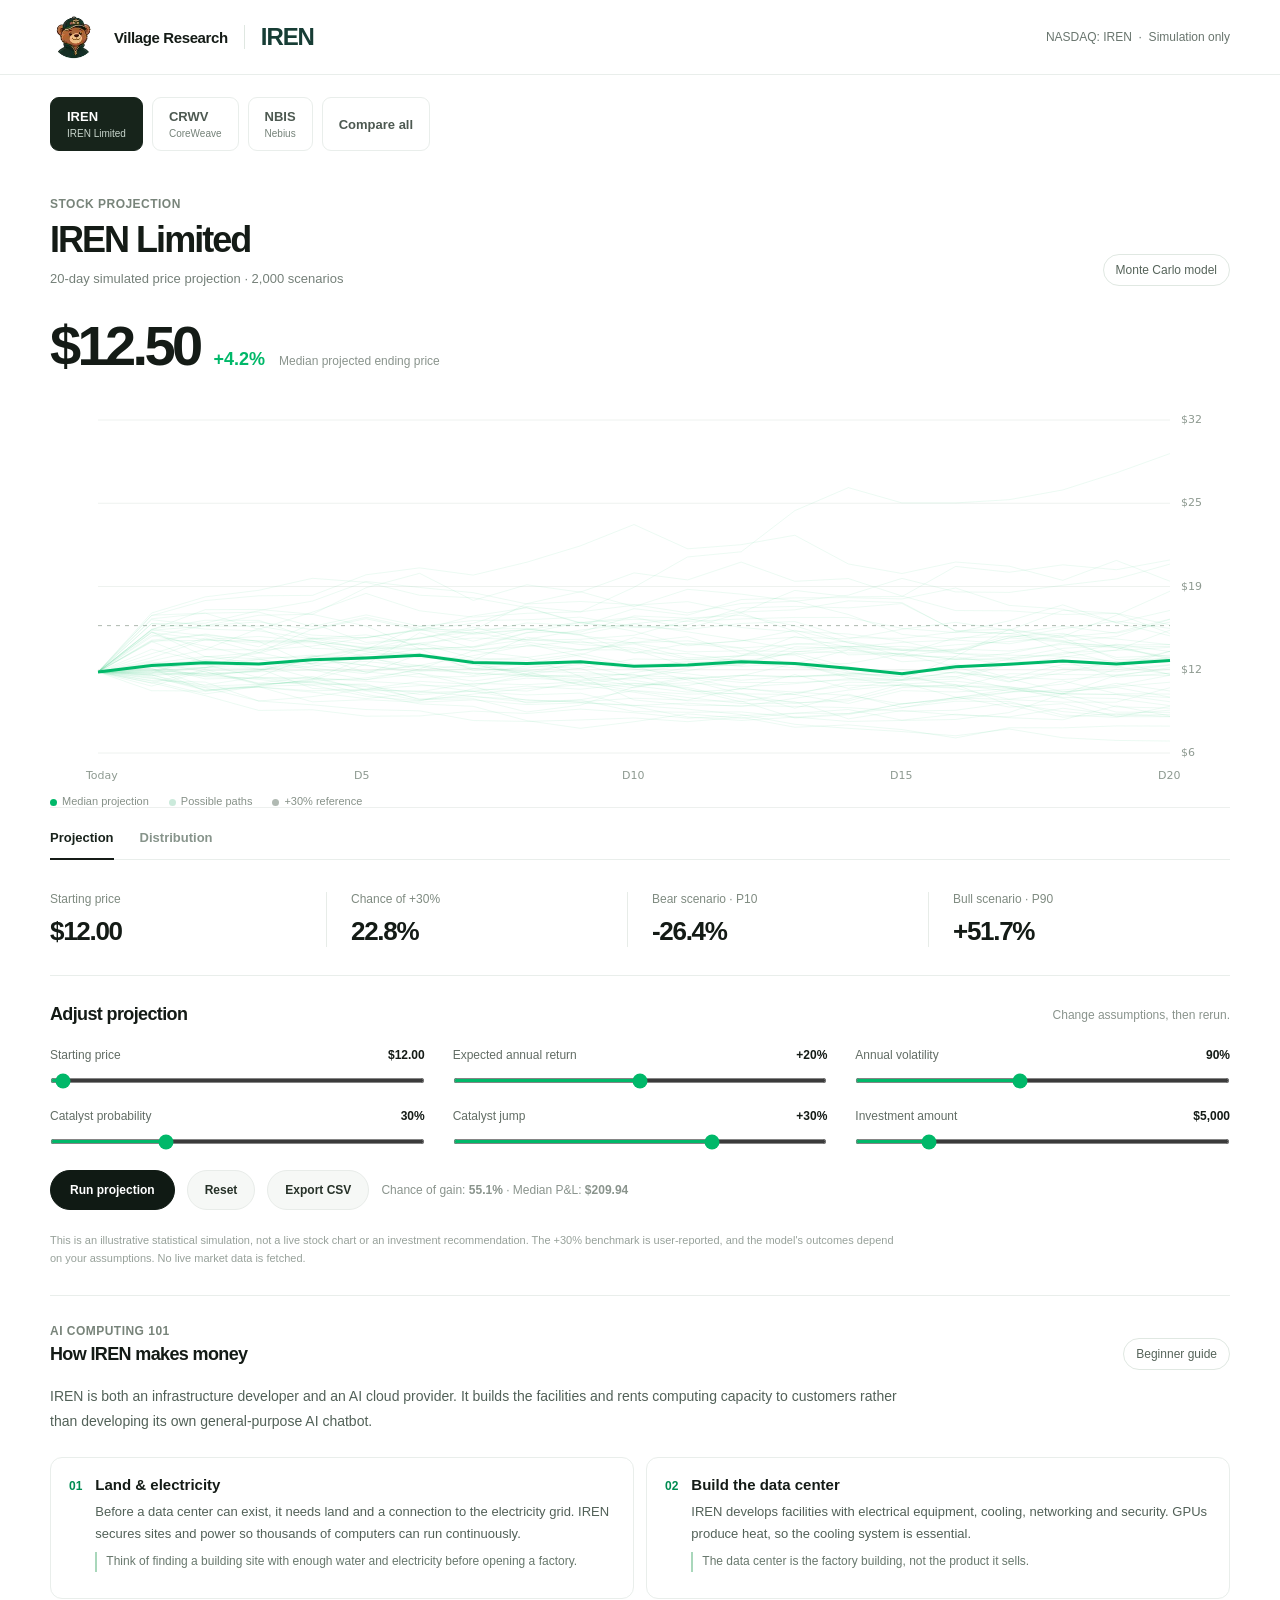
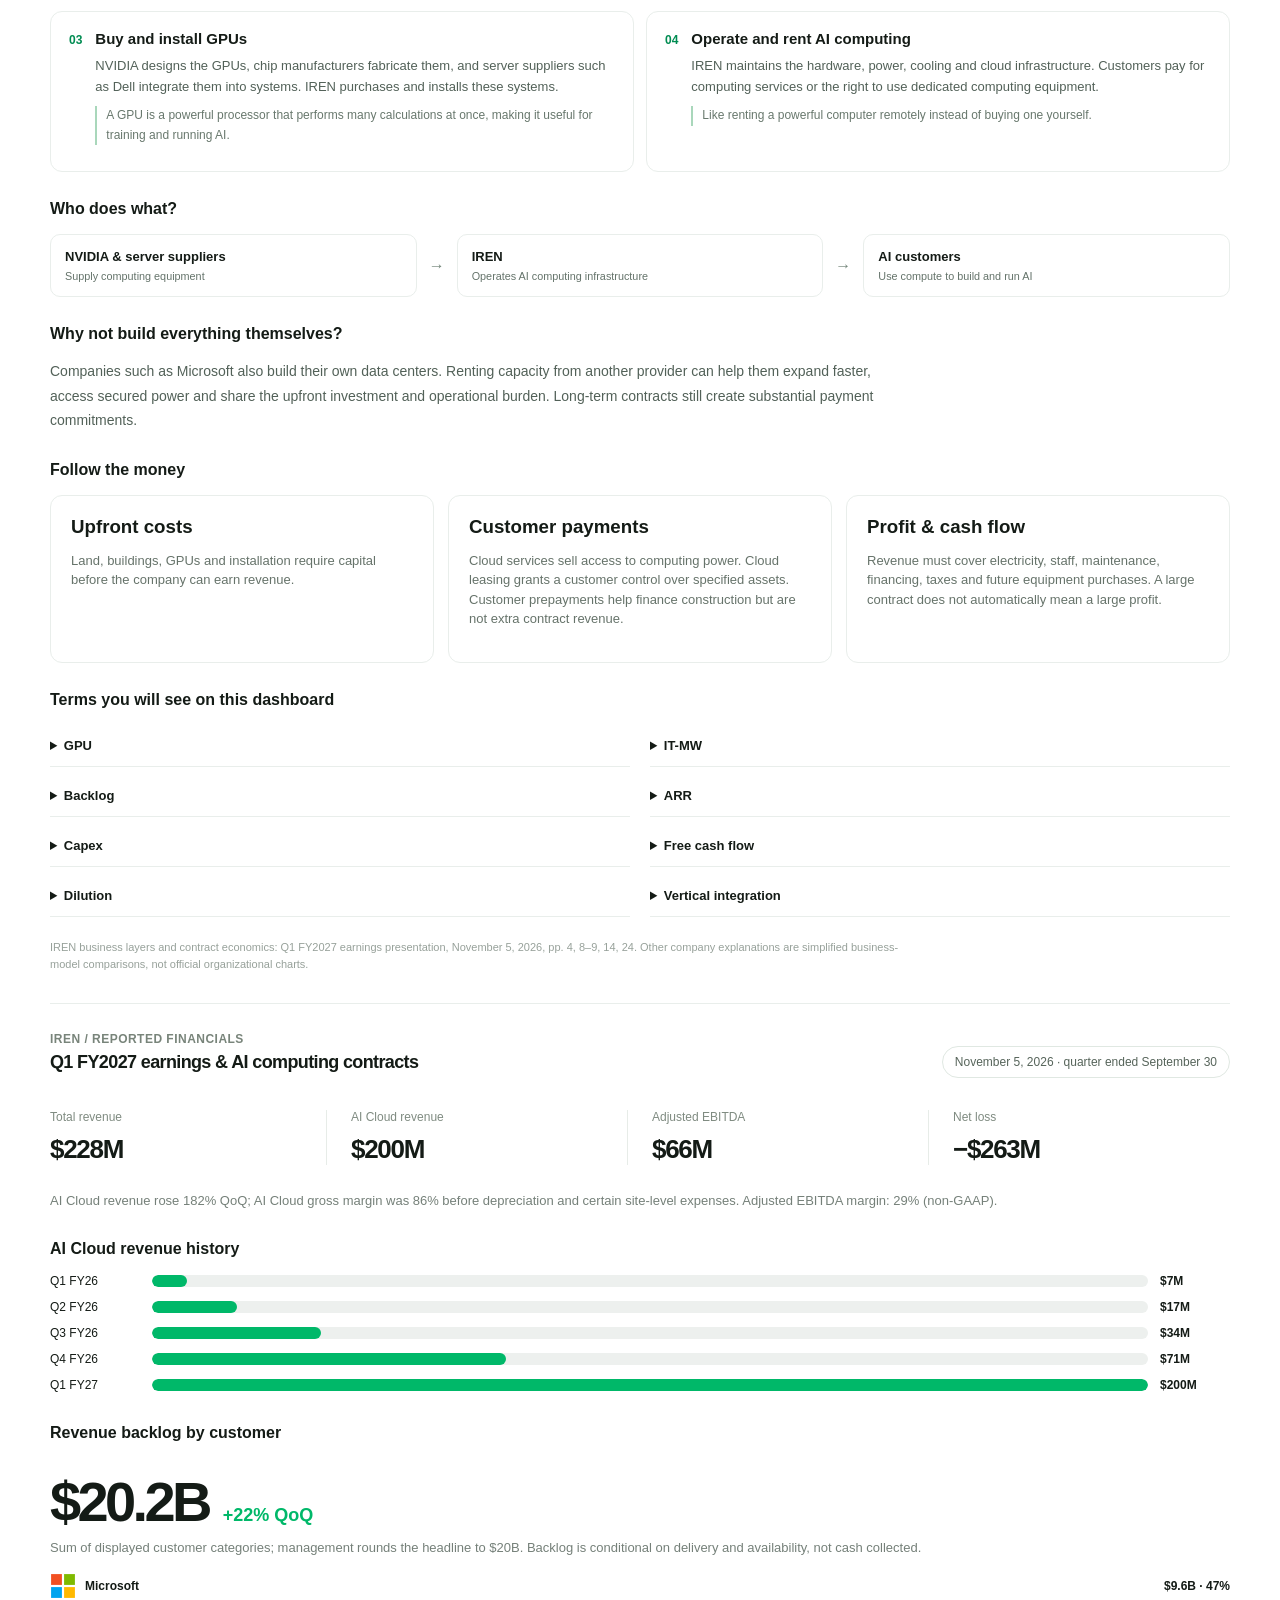
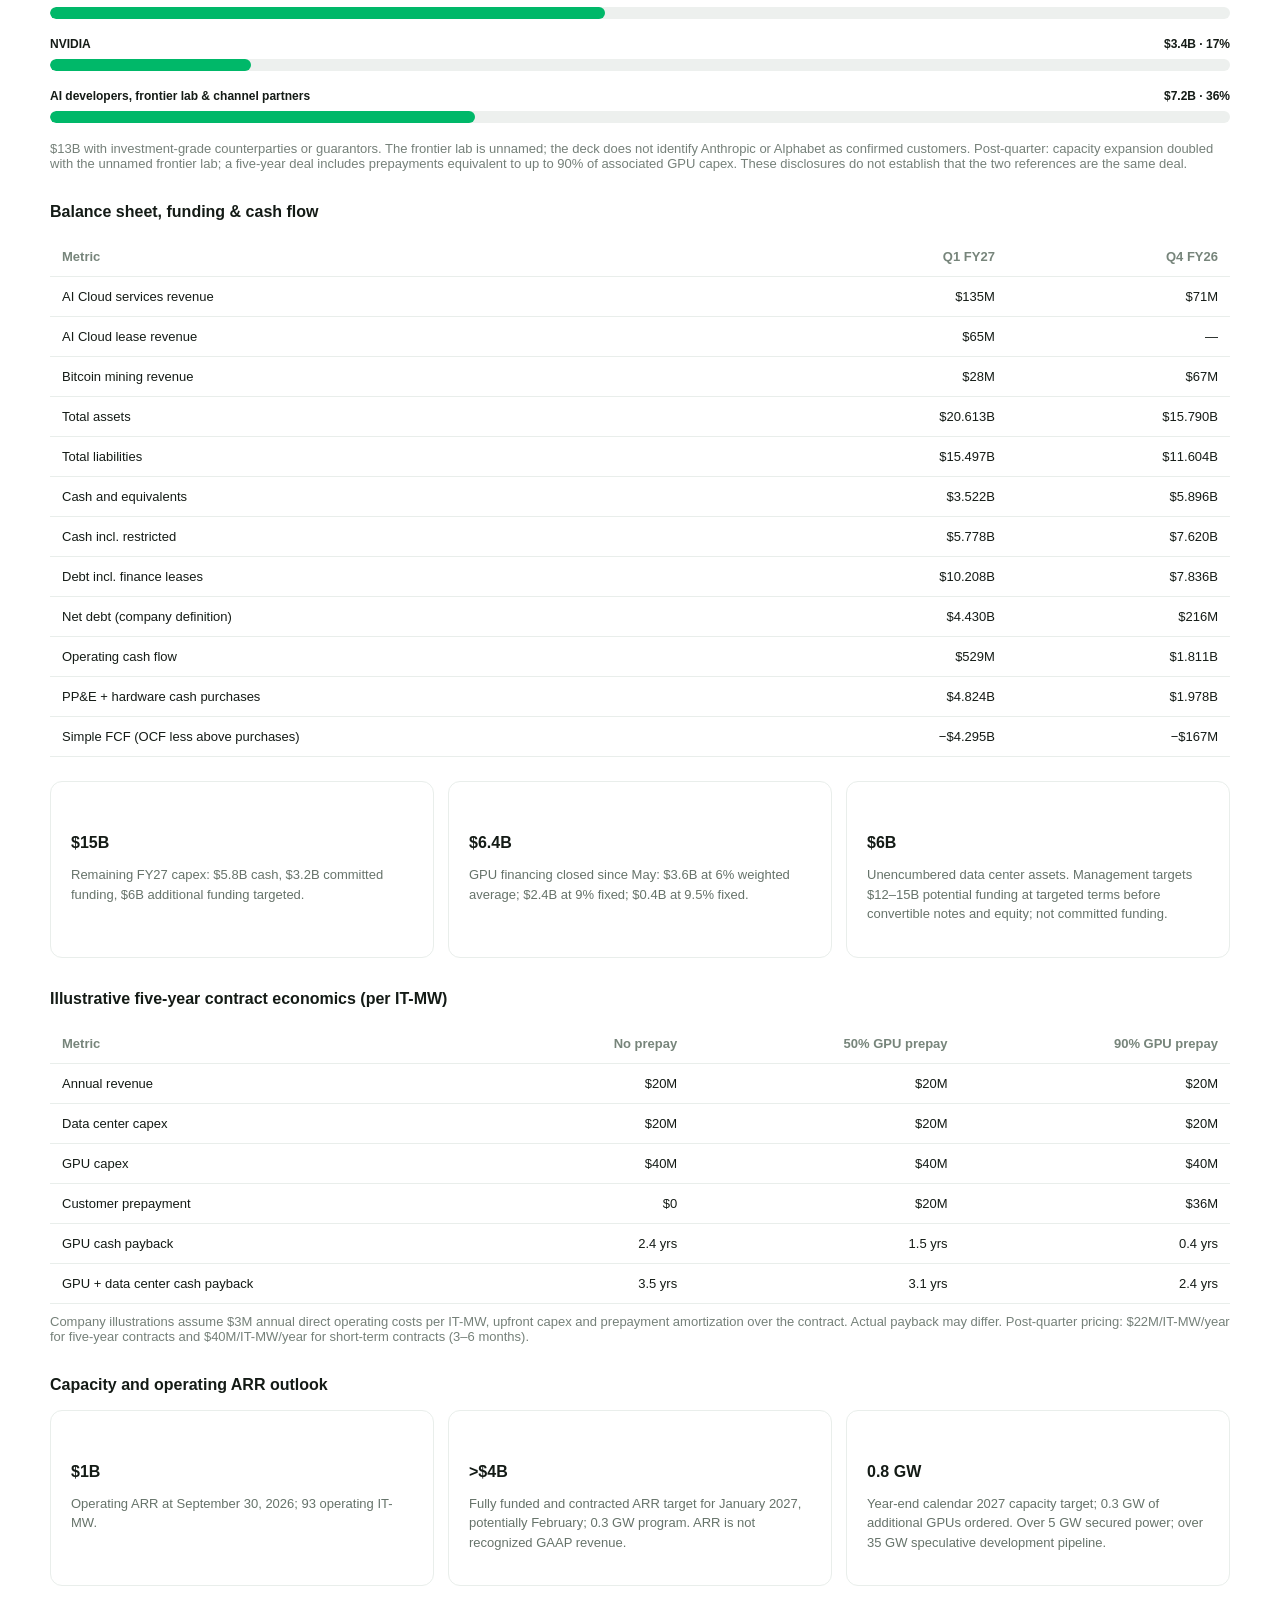
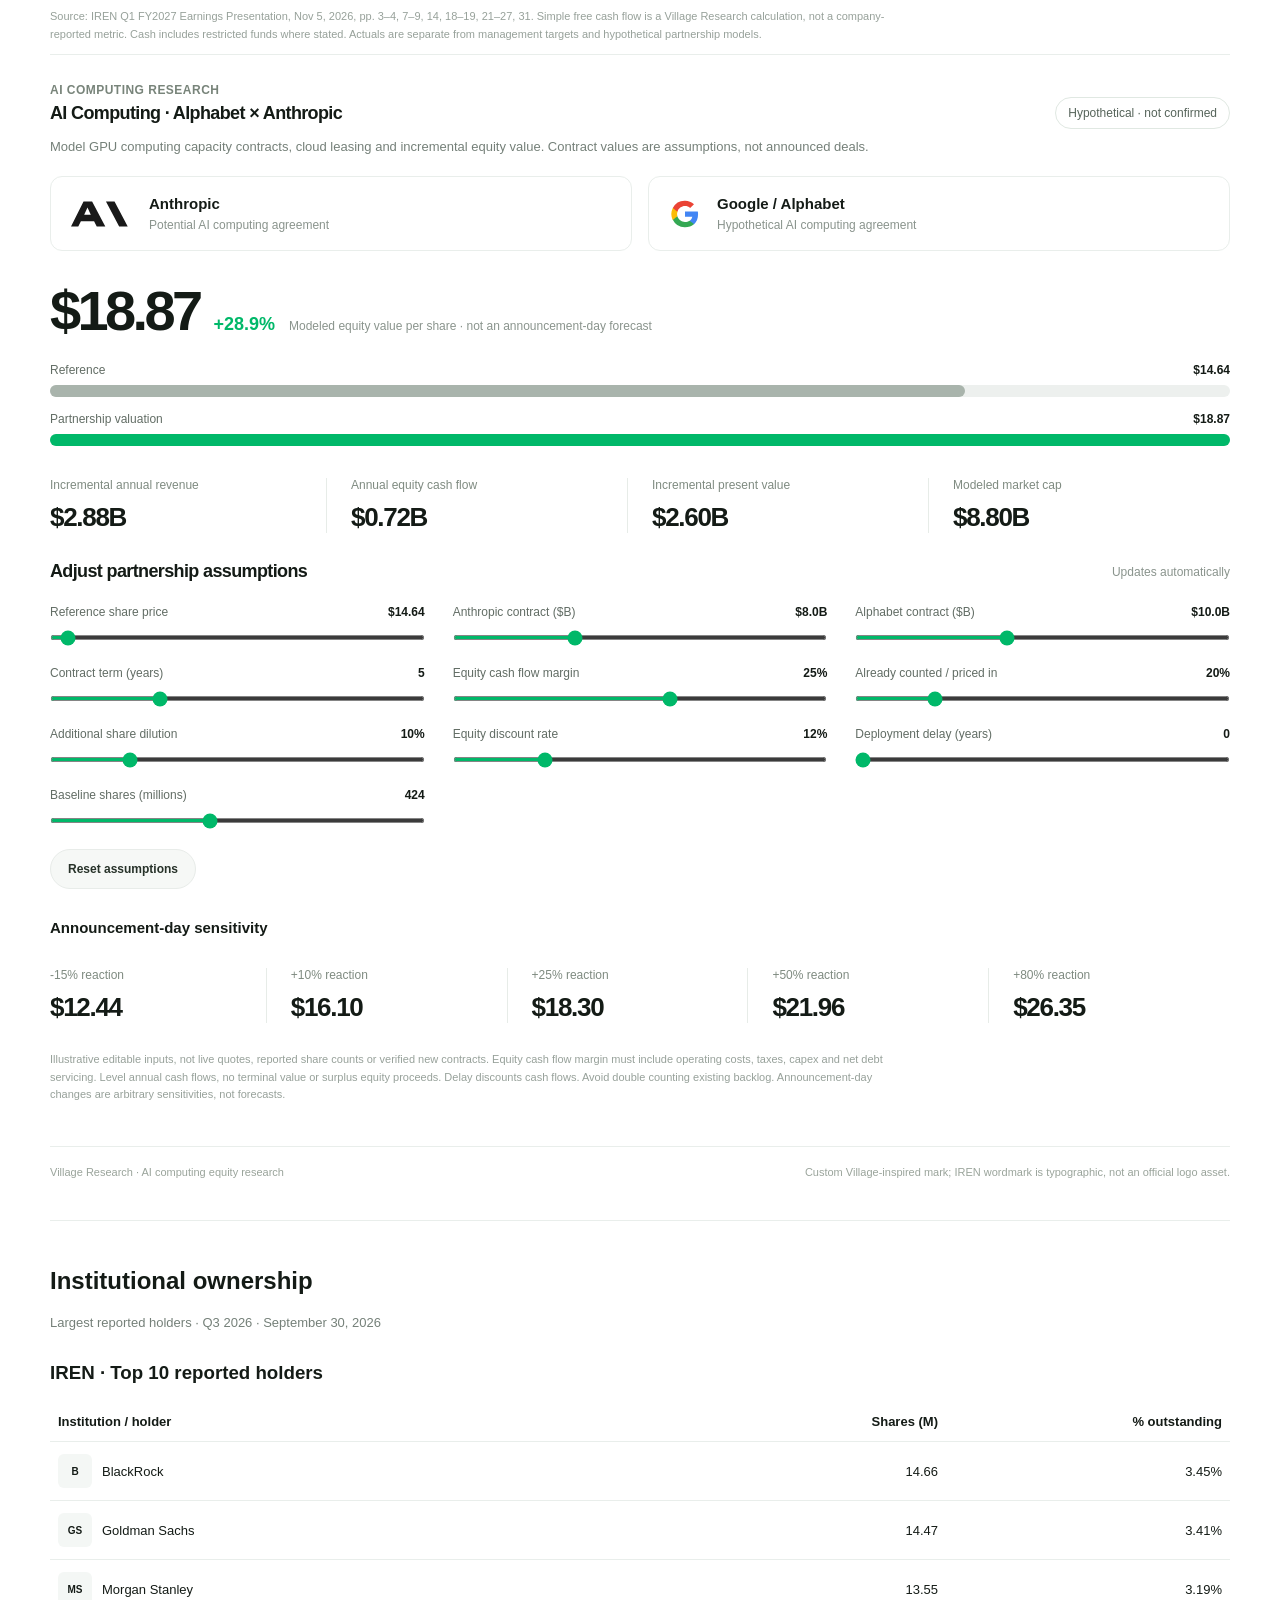
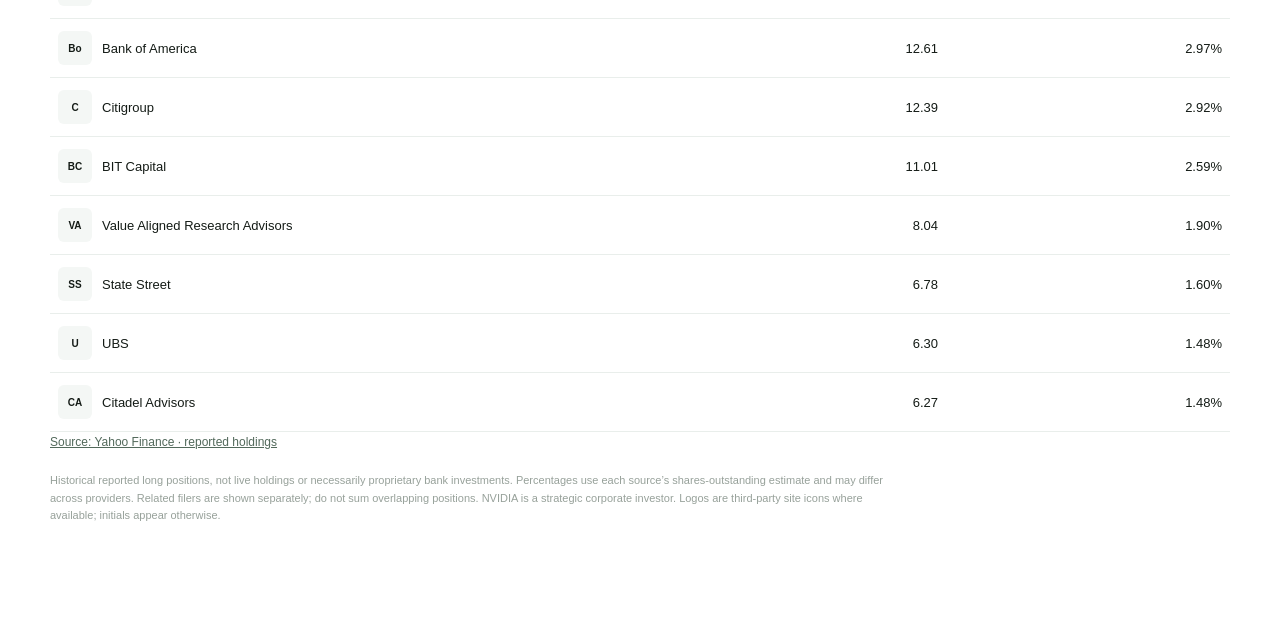
==== commit 720e497a: "Add sourced institutional ownership tables and institution icons" ====
--- a/index.html
+++ b/index.html
@@ -29,4 +29,4 @@
 $('run').addEventListener('click',simulate);$('reset').addEventListener('click',()=>{for(const id of inputs)$(id).value=defaults[id];labels();simulate();});$('export').addEventListener('click',exportCSV);$('pathsMode').addEventListener('click',()=>setMode('paths'));$('distMode').addEventListener('click',()=>setMode('dist'));inputs.forEach(id=>$(id).addEventListener('input',labels));window.addEventListener('resize',draw);labels();simulate();
 </script><script>(()=>{const f=[["pbase","Reference share price",1,100,0.01,14.64,"$"],["pant","Anthropic contract ($B)",0,25,0.5,8,"$"],["pgoog","Alphabet contract ($B)",0,25,0.5,10,"$"],["pterm","Contract term (years)",3,10,1,5,""],["pmargin","Equity cash flow margin",-10,50,5,25,"%"],["poverlap","Already counted / priced in",0,100,5,20,"%"],["pdil","Additional share dilution",0,50,5,10,"%"],["prate","Equity discount rate",8,25,1,12,"%"],["pdelay","Deployment delay (years)",0,5,1,0,""],["pshares","Baseline shares (millions)",100,1000,1,424,""]],el=id=>document.getElementById(id),money=n=>n.toLocaleString('en-US',{style:'currency',currency:'USD'}),bn=n=>"$"+n.toFixed(2)+"B";function update(){const v=Object.fromEntries(f.map(([id])=>[id,Number(el(id).value)]));for(const [id,label,min,max,step,def,unit] of f){el(id+'Val').textContent=id==='pbase'?money(v[id]):(id==='pant'||id==='pgoog')?String.fromCharCode(36)+v[id].toFixed(1)+'B':v[id]+unit;}const rev=(v.pant+v.pgoog)*(1-v.poverlap/100)/v.pterm,cf=rev*v.pmargin/100,r=v.prate/100,pv=cf*(1-(1+r)**(-v.pterm))/r/(1+r)**v.pdelay,cap=v.pbase*v.pshares/1000+pv,price=Math.max(0,cap)/(v.pshares/1000*(1+v.pdil/100)),change=(price/v.pbase-1)*100;el('pprice').textContent=money(price);el('pchange').textContent=(change>=0?'+':'')+change.toFixed(1)+'%';el('pchange').style.color=change>=0?'#00b869':'#b94c4c';for(const [id,n] of [['prev',rev],['pfcf',cf],['ppv',pv],['pcap',Math.max(0,cap)]])el(id).textContent=bn(n);el('pbars').innerHTML=[['Reference',v.pbase],['Partnership valuation',price]].map(([name,n])=>'<div><div class="controlTop"><span>'+name+'</span><strong>'+money(n)+'</strong></div><div style="height:12px;background:#edf0ee;border-radius:8px;margin-top:8px"><div style="height:100%;border-radius:8px;background:'+(name==='Reference'?'#a9b4ac':'#00b869')+';width:'+(n/Math.max(v.pbase,price)*100)+'%"></div></div></div>').join('');el('preactions').innerHTML=[-15,10,25,50,80].map(n=>'<div class="metric"><div class="metriclabel">'+(n>0?'+':'')+n+'% reaction</div><div class="metricvalue">'+money(v.pbase*(1+n/100))+'</div></div>').join('');}f.forEach(([id])=>el(id).addEventListener('input',update));el('preset').addEventListener('click',()=>{f.forEach(([id,l,min,max,step,val])=>el(id).value=val);update()});update();})();</script><script>
 (()=>{const q=id=>document.getElementById(id), names={IREN:'IREN Limited',CRWV:'CoreWeave',NBIS:'Nebius Group'}, descriptions={IREN:'Power and vertically integrated AI infrastructure',CRWV:'GPU cloud platform and large enterprise workloads',NBIS:'Full-stack AI cloud and developer infrastructure'}, risks={IREN:'Power delivery, GPU capital expenditure and dilution',CRWV:'Debt servicing, customer concentration and capacity expansion',NBIS:'Expansion spending, utilization and execution'}, customers={IREN:['Anthropic','Google / Alphabet'],CRWV:['New enterprise agreement A','New enterprise agreement B'],NBIS:['New hyperscaler agreement A','New enterprise agreement B']}, colors={IREN:'#00a868',CRWV:'#5679be',NBIS:'#b68a35'}, money=n=>n.toLocaleString('en-US',{style:'currency',currency:'USD'}), pc=n=>(n>=0?'+':'')+n.toFixed(1)+'%', state={}, originals={cards:document.querySelector('.partnerLogos').innerHTML,heading:q('partnerships').querySelector('h2').textContent,title:document.querySelector('.market h1').textContent};const ids=['start','drift','vol','prob','jump','invest','pbase','pant','pgoog','pterm','pmargin','poverlap','pdil','prate','pdelay','pshares'];let active='IREN';q('start').max=500;q('start').step=.01;q('pbase').max=500;q('pshares').min=1;const base={start:100,drift:20,vol:90,prob:30,jump:30,invest:5000,pbase:100,pant:5,pgoog:5,pterm:5,pmargin:20,poverlap:0,pdil:10,prate:12,pdelay:1,pshares:400};state.IREN=Object.fromEntries(ids.map(id=>[id,+q(id).value]));state.CRWV={...base,vol:85,pshares:400};state.NBIS={...base,vol:95,pshares:250};function store(){if(active!=='ALL')state[active]=Object.fromEntries(ids.map(id=>[id,+q(id).value]));}function valuation(v){const rev=(v.pant+v.pgoog)*(1-v.poverlap/100)/v.pterm,r=v.prate/100,pv=rev*v.pmargin/100*(1-(1+r)**(-v.pterm))/r/(1+r)**v.pdelay;return Math.max(0,v.pbase*v.pshares/1000+pv)/(v.pshares/1000*(1+v.pdil/100));}function sample(v){let out=[];for(let j=0;j<2000;j++){let p=v.start;const hit=Math.random()<v.prob/100;for(let d=0;d<20;d++){let z=Math.sqrt(-2*Math.log(1-Math.random()))*Math.cos(2*Math.PI*Math.random());p*=Math.exp((v.drift/100-.5*(v.vol/100)**2)/252+v.vol/100/Math.sqrt(252)*z);if(d===0&&hit)p*=1+v.jump/100;}out.push((p/v.start-1)*100);}out.sort((a,b)=>a-b);return [out[199],out[999],out[1799]];}function compare(){const data=Object.keys(names).map(k=>({k,v:state[k],ret:sample(state[k])}));q('peerSummary').innerHTML='<div class="eyebrow">AI COMPUTING / PEER RESEARCH</div><h1>Compare all</h1><p class="sub">Normalized 20-day return ranges and incremental contract valuations using each saved company scenario.</p><p class="footnote">All inputs are illustrative editable assumptions, not live prices, reported share counts or verified future deals. Select a company to change its inputs and run its model.</p><div class="peergrid">'+data.map(({k,v,ret})=>'<article class="peerCard"><div class="eyebrow" style="color:'+colors[k]+'">'+k+'</div><h3>'+names[k]+'</h3><p>'+descriptions[k]+'</p><dl><dt>Reference price</dt><dd>'+money(v.pbase)+'</dd><dt>Partnership value per share</dt><dd>'+money(valuation(v))+'</dd><dt>Incremental valuation change</dt><dd>'+pc((valuation(v)/v.pbase-1)*100)+'</dd><dt>20-day bear / median / bull</dt><dd>'+ret.map(pc).join(' / ')+'</dd></dl><p><strong>Key risks</strong><br>'+risks[k]+'</p></article>').join('')+'</div><h2>20-day return range</h2><div id="peerRanges"></div><p class="footnote">P10 / P50 / P90 from 2,000 independently simulated paths per company; not a forecast or probability of a real-world outcome. No cross-stock correlation modeled.</p>';const min=Math.min(-1,...data.map(d=>d.ret[0])),max=Math.max(1,...data.map(d=>d.ret[2])),pos=x=>(x-min)/(max-min)*100;q('peerRanges').innerHTML=data.map(({k,ret})=>'<div style="margin:22px 0"><div class="controlTop"><strong>'+k+'</strong><span>'+ret.map(pc).join(' · ')+'</span></div><div style="height:26px;position:relative;background:#f1f4f2;border-radius:5px;margin-top:8px"><div style="position:absolute;left:'+pos(0)+'%;height:100%;border-left:1px dashed #7c8980"></div><div style="position:absolute;left:'+pos(ret[0])+'%;width:'+(pos(ret[2])-pos(ret[0]))+'%;height:12px;top:7px;background:'+colors[k]+';opacity:.4;border-radius:6px"></div><div style="position:absolute;left:'+pos(ret[1])+'%;height:24px;top:1px;border-left:3px solid '+colors[k]+'"></div></div></div>').join('');}function select(k){store();active=k;q('q1earnings').hidden=k!=='IREN';q('crwvEarnings').hidden=k!=='CRWV';q('nbisEarnings').hidden=k!=='NBIS';document.querySelectorAll('[data-company]').forEach(b=>{b.classList.toggle('selected',b.dataset.company===k);b.setAttribute('aria-pressed',String(b.dataset.company===k));});q('peerSummary').hidden=k!=='ALL';q('individualResearch').hidden=k==='ALL';if(k==='ALL'){compare();return;}document.querySelector('.iren').textContent=k;document.querySelector('.right').textContent='NASDAQ: '+k+' · Simulation only';document.querySelector('.market h1').textContent=names[k];document.querySelector('.market .sub').textContent=descriptions[k]+' · 20-day simulation';q('partnerships').querySelector('h2').textContent=k==='IREN'?originals.heading:names[k]+' · AI computing contract valuation';document.querySelector('.partnerLogos').innerHTML=k==='IREN'?originals.cards:customers[k].map((n,i)=>'<div class="partnerCard"><strong style="color:'+colors[k]+'">'+k+'</strong><div><strong>'+n+'</strong><div class="quiet">Illustrative incremental contract, not a reported deal</div></div></div>').join('');document.querySelector('label[for=pant]').textContent=customers[k][0]+' contract ($B)';document.querySelector('label[for=pgoog]').textContent=customers[k][1]+' contract ($B)';ids.forEach(id=>q(id).value=state[k][id]);q('start').dispatchEvent(new Event('input'));q('pbase').dispatchEvent(new Event('input'));q('run').click();}document.querySelectorAll('[data-company]').forEach(b=>b.addEventListener('click',()=>select(b.dataset.company)));q('reset').addEventListener('click',()=>{if(active!=='IREN'){['start','drift','vol','prob','jump','invest'].forEach(id=>q(id).value=base[id]);q('start').dispatchEvent(new Event('input'));q('run').click();}});q('preset').addEventListener('click',()=>{if(active!=='IREN'){ids.filter(id=>id.startsWith('p')&&id!=='prob').forEach(id=>q(id).value=base[id]);q('pbase').dispatchEvent(new Event('input'));}});document.querySelector('.market .quiet').title='Illustrative simulated price, not a live market quote';q('partnerships').querySelector('.footnote').textContent='Illustrative editable inputs, not live quotes, reported share counts or verified new contracts. Equity cash flow margin must include operating costs, taxes, capex and net debt servicing. Level annual cash flows, no terminal value or surplus equity proceeds. Delay discounts cash flows. Avoid double counting existing backlog. Announcement-day changes are arbitrary sensitivities, not forecasts.';})();
-</script><script>(()=>{const content={IREN:["How IREN makes money","IREN controls three major layers: land and power, data centers, and AI Cloud. It also purchases and operates GPUs to rent computing capacity.","IREN",["Secure land and power","Build and own data centers","Purchase and install GPUs","Operate and rent AI computing"],["IREN secures sites and grid connections before construction.","IREN develops and operates its own facilities with power and cooling infrastructure.","IREN purchases server systems containing GPUs and installs them at its facilities.","Customers pay for access to AI computing or dedicated leased equipment."]],CRWV:["How CoreWeave makes money","CoreWeave focuses on GPU cloud computing for AI developers and enterprise customers. It operates computing infrastructure across facilities, including leased capacity.","CoreWeave",["Access sites and electricity","Develop or lease data center capacity","Deploy GPU clusters","Sell cloud computing services"],["CoreWeave works with infrastructure and power partners to obtain capacity.","It uses data center capacity from a mix of infrastructure arrangements rather than relying only on land it owns.","It installs GPU clusters, high-speed networking and specialized cloud software.","Customers purchase computing capacity for training and running AI workloads."]],NBIS:["How Nebius makes money","Nebius provides a full-stack AI cloud: infrastructure plus software and developer tools that help customers run AI workloads.","Nebius",["Secure infrastructure capacity","Build or contract data center capacity","Deploy GPU systems","Provide AI cloud and developer tools"],["Nebius secures power and infrastructure capacity for expansion.","It uses owned and third-party facilities to host computing equipment.","It deploys GPU clusters and networking to support large AI workloads.","Customers pay for AI compute and cloud services that help them develop and run models."]]};const section=document.getElementById("businessExplainer"),cards=section.querySelectorAll(".learnStep");const analogies=["The site needs reliable electricity before the computers can run.","The facility houses and cools the computers.","A GPU is a powerful processor that performs many calculations at once.","Customers rent computing capacity rather than purchasing every machine themselves."];function refresh(k){if(!content[k])return;const [title,intro,name,titles,descs]=content[k];document.getElementById("learnTitle").textContent=title;document.getElementById("learnIntro").textContent=intro;document.getElementById("learnProvider").textContent=name;cards.forEach((c,i)=>{c.querySelector("h3").textContent=titles[i];c.querySelector("p").textContent=descs[i];c.querySelector(".learnAnalogy").textContent=analogies[i]});}document.querySelectorAll("[data-company]").forEach(b=>b.addEventListener("click",()=>refresh(b.dataset.company)));})();</script></body></html>+</script><script>(()=>{const content={IREN:["How IREN makes money","IREN controls three major layers: land and power, data centers, and AI Cloud. It also purchases and operates GPUs to rent computing capacity.","IREN",["Secure land and power","Build and own data centers","Purchase and install GPUs","Operate and rent AI computing"],["IREN secures sites and grid connections before construction.","IREN develops and operates its own facilities with power and cooling infrastructure.","IREN purchases server systems containing GPUs and installs them at its facilities.","Customers pay for access to AI computing or dedicated leased equipment."]],CRWV:["How CoreWeave makes money","CoreWeave focuses on GPU cloud computing for AI developers and enterprise customers. It operates computing infrastructure across facilities, including leased capacity.","CoreWeave",["Access sites and electricity","Develop or lease data center capacity","Deploy GPU clusters","Sell cloud computing services"],["CoreWeave works with infrastructure and power partners to obtain capacity.","It uses data center capacity from a mix of infrastructure arrangements rather than relying only on land it owns.","It installs GPU clusters, high-speed networking and specialized cloud software.","Customers purchase computing capacity for training and running AI workloads."]],NBIS:["How Nebius makes money","Nebius provides a full-stack AI cloud: infrastructure plus software and developer tools that help customers run AI workloads.","Nebius",["Secure infrastructure capacity","Build or contract data center capacity","Deploy GPU systems","Provide AI cloud and developer tools"],["Nebius secures power and infrastructure capacity for expansion.","It uses owned and third-party facilities to host computing equipment.","It deploys GPU clusters and networking to support large AI workloads.","Customers pay for AI compute and cloud services that help them develop and run models."]]};const section=document.getElementById("businessExplainer"),cards=section.querySelectorAll(".learnStep");const analogies=["The site needs reliable electricity before the computers can run.","The facility houses and cools the computers.","A GPU is a powerful processor that performs many calculations at once.","Customers rent computing capacity rather than purchasing every machine themselves."];function refresh(k){if(!content[k])return;const [title,intro,name,titles,descs]=content[k];document.getElementById("learnTitle").textContent=title;document.getElementById("learnIntro").textContent=intro;document.getElementById("learnProvider").textContent=name;cards.forEach((c,i)=>{c.querySelector("h3").textContent=titles[i];c.querySelector("p").textContent=descs[i];c.querySelector(".learnAnalogy").textContent=analogies[i]});}document.querySelectorAll("[data-company]").forEach(b=>b.addEventListener("click",()=>refresh(b.dataset.company)));})();</script><style>#institutionalOwnership{margin:42px 0;border-top:1px solid var(--line);padding-top:26px}.io-grid{display:grid;gap:24px}.io-table{width:100%;border-collapse:collapse;font-size:13px}.io-table th,.io-table td{text-align:right;padding:12px 8px;border-bottom:1px solid var(--line);font-variant-numeric:tabular-nums}.io-table th:first-child,.io-table td:first-child{text-align:left}.io-name{display:flex;align-items:center;gap:10px}.io-logo{width:34px;height:34px;flex:0 0 34px;display:grid;place-items:center;background:#f4f7f5;border-radius:6px;font-size:10px;font-weight:750;overflow:hidden}.io-logo img{width:26px;height:26px;object-fit:contain}.io-scroll{overflow-x:auto}.io-source{color:#52695b;font-size:12px}</style><script>(()=>{const data={"IREN":[["BlackRock",14.66,3.45,"blackrock.com"],["Goldman Sachs",14.47,3.41,"goldmansachs.com"],["Morgan Stanley",13.55,3.19,"morganstanley.com"],["Bank of America",12.61,2.97,"bankofamerica.com"],["Citigroup",12.39,2.92,"citigroup.com"],["BIT Capital",11.01,2.59,"bitcap.com"],["Value Aligned Research Advisors",8.04,1.9,""],["State Street",6.78,1.6,"statestreet.com"],["UBS",6.3,1.48,"ubs.com"],["Citadel Advisors",6.27,1.48,"citadel.com"]],"CRWV":[["Magnetar Financial",47.69,10.24,"magnetar.com"],["NVIDIA (strategic investor)",47.21,10.13,"nvidia.com"],["BlackRock",29.72,6.38,"blackrock.com"],["Vanguard Portfolio Management",17.88,3.84,"vanguard.com"],["Vanguard Capital Management",17.41,3.74,"vanguard.com"],["Invesco",12.67,2.72,"invesco.com"],["Value Aligned Research Advisors",11.63,2.5,""],["Aspex Management",10.31,2.21,""],["Proficio Capital Partners",9.28,1.99,"proficiocap.com"],["Two Sigma",8.48,1.82,"twosigma.com"]],"NBIS":[["LuminArx Capital Management",16.5,5.89,"luminarx.com"],["BlackRock",12.8,4.57,"blackrock.com"],["GQG Partners",10.98,3.92,"gqg.com"],["Invesco",7.63,2.72,"invesco.com"],["Fred Alger Management",6.4,2.29,"alger.com"],["Orbis Allan Gray",5.75,2.05,"orbis.com"],["Goldman Sachs",5.08,1.81,"goldmansachs.com"],["UBS",5.06,1.81,"ubs.com"],["Morgan Stanley",4.51,1.61,"morganstanley.com"],["State Street",4.41,1.58,"statestreet.com"]]},sources={IREN:'https://finance.yahoo.com/quote/IREN/holders/',CRWV:'https://finance.yahoo.com/quote/CRWV/holders/',NBIS:'https://getsignal.finance/stocks/nbis'};const section=document.createElement('section');section.id='institutionalOwnership';const heading=document.createElement('h2');heading.textContent='Institutional ownership';section.append(heading);const intro=document.createElement('p');intro.className='sub';intro.textContent='Largest reported holders · Q3 2026 · September 30, 2026';section.append(intro);const grid=document.createElement('div');grid.className='io-grid';section.append(grid);const note=document.createElement('p');note.className='footnote';note.textContent='Historical reported long positions, not live holdings or necessarily proprietary bank investments. Percentages use each source’s shares-outstanding estimate and may differ across providers. Related filers are shown separately; do not sum overlapping positions. NVIDIA is a strategic corporate investor. Logos are third-party site icons where available; initials appear otherwise.';section.append(note);document.querySelector('main').append(section);function render(key){grid.replaceChildren();for(const k of key==='ALL'?Object.keys(data):[key]){if(!data[k])continue;const block=document.createElement('div');block.className='io-scroll';const h=document.createElement('h3');h.textContent=k+' · Top 10 reported holders';block.append(h);const table=document.createElement('table');table.className='io-table';table.innerHTML='<thead><tr><th scope="col">Institution / holder</th><th scope="col">Shares (M)</th><th scope="col">% outstanding</th></tr></thead><tbody></tbody>';for(const [name,shares,pct,domain] of data[k]){const tr=table.tBodies[0].insertRow();const cell=tr.insertCell();const wrap=document.createElement('div');wrap.className='io-name';const logo=document.createElement('span');logo.className='io-logo';const initials=name.split(' ').slice(0,2).map(s=>s[0]).join('');logo.textContent=initials;if(domain){const img=document.createElement('img');img.alt='';img.loading='lazy';img.src='https://www.google.com/s2/favicons?sz=64&domain='+encodeURIComponent(domain);img.onload=()=>logo.replaceChildren(img);img.onerror=()=>{logo.textContent=initials};}wrap.append(logo,document.createTextNode(name));cell.append(wrap);tr.insertCell().textContent=shares.toFixed(2);tr.insertCell().textContent=pct.toFixed(2)+'%';}block.append(table);const link=document.createElement('a');link.href=sources[k];link.target='_blank';link.rel='noopener noreferrer';link.className='io-source';link.textContent='Source: '+(k==='NBIS'?'GetSignal':'Yahoo Finance')+' · reported holdings';block.append(link);grid.append(block);}}document.querySelectorAll('[data-company]').forEach(b=>b.addEventListener('click',()=>render(b.dataset.company)));render('IREN');})();</script></body></html>
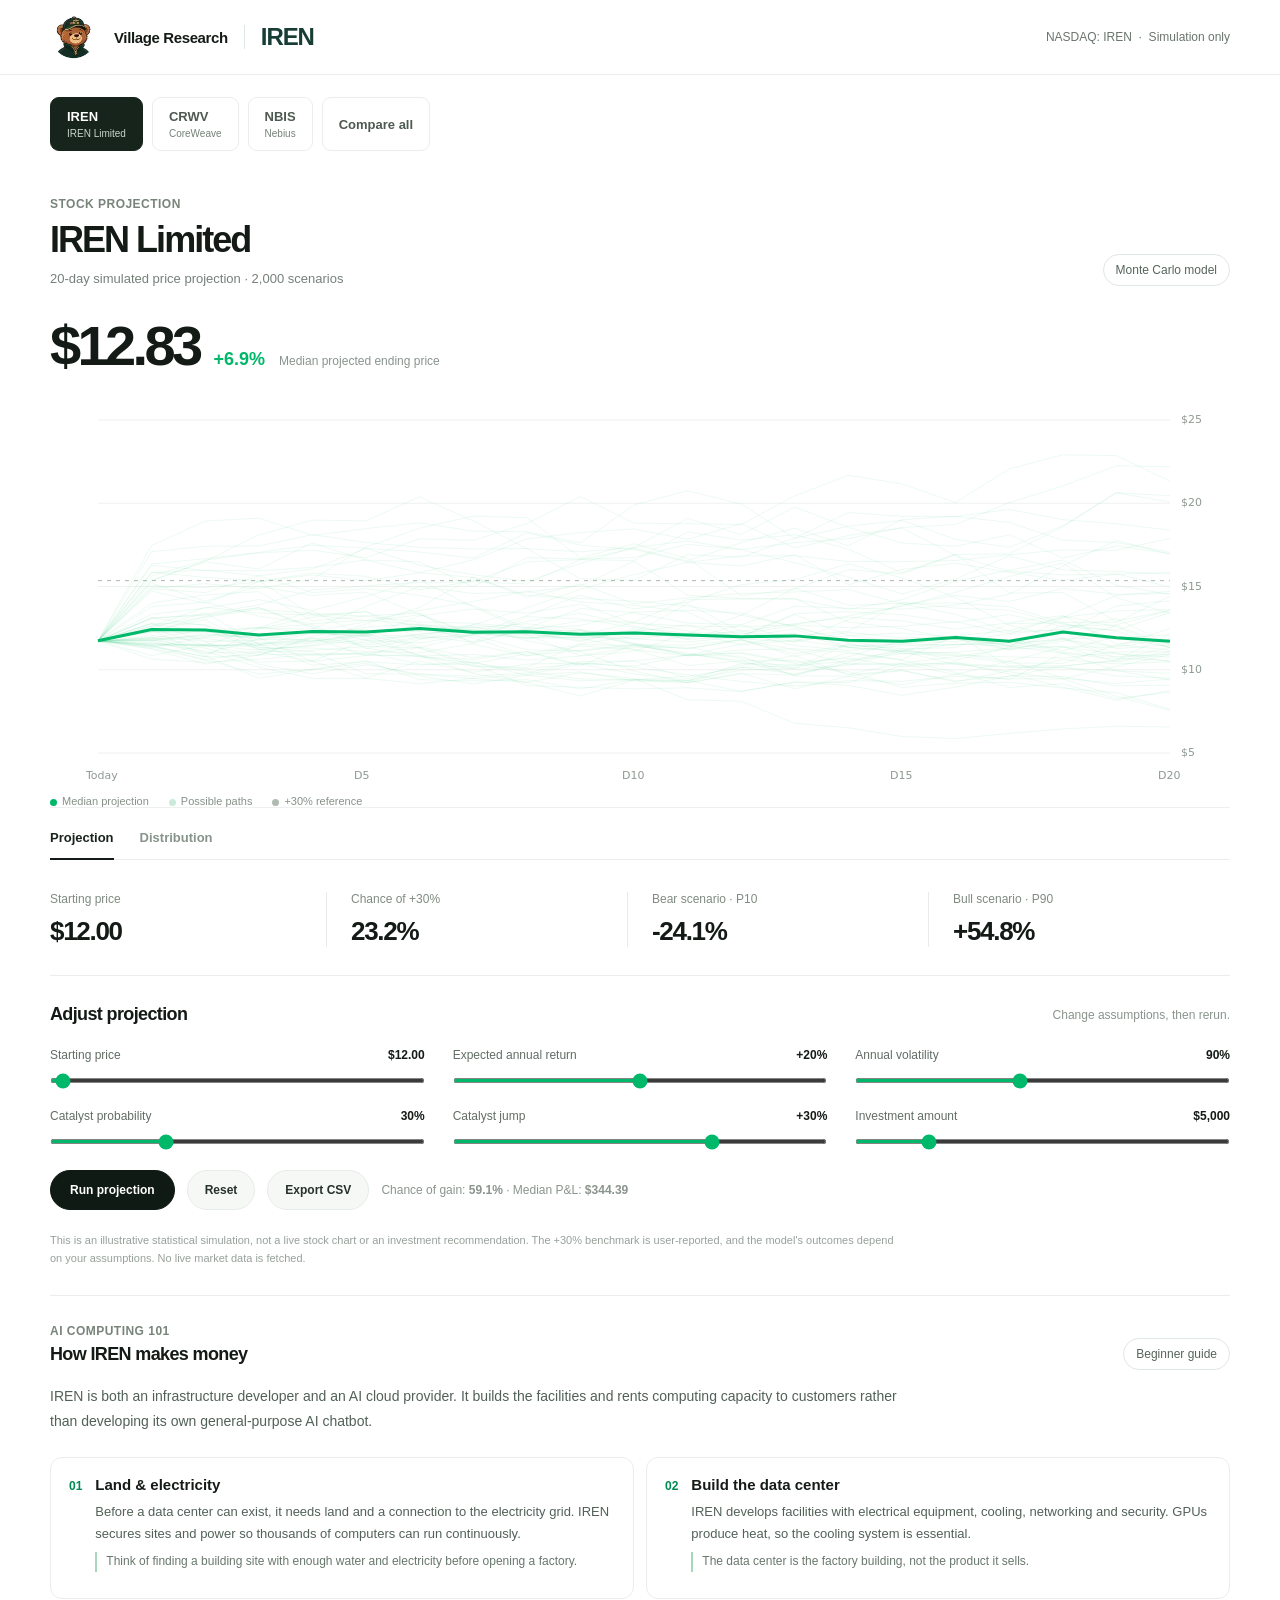
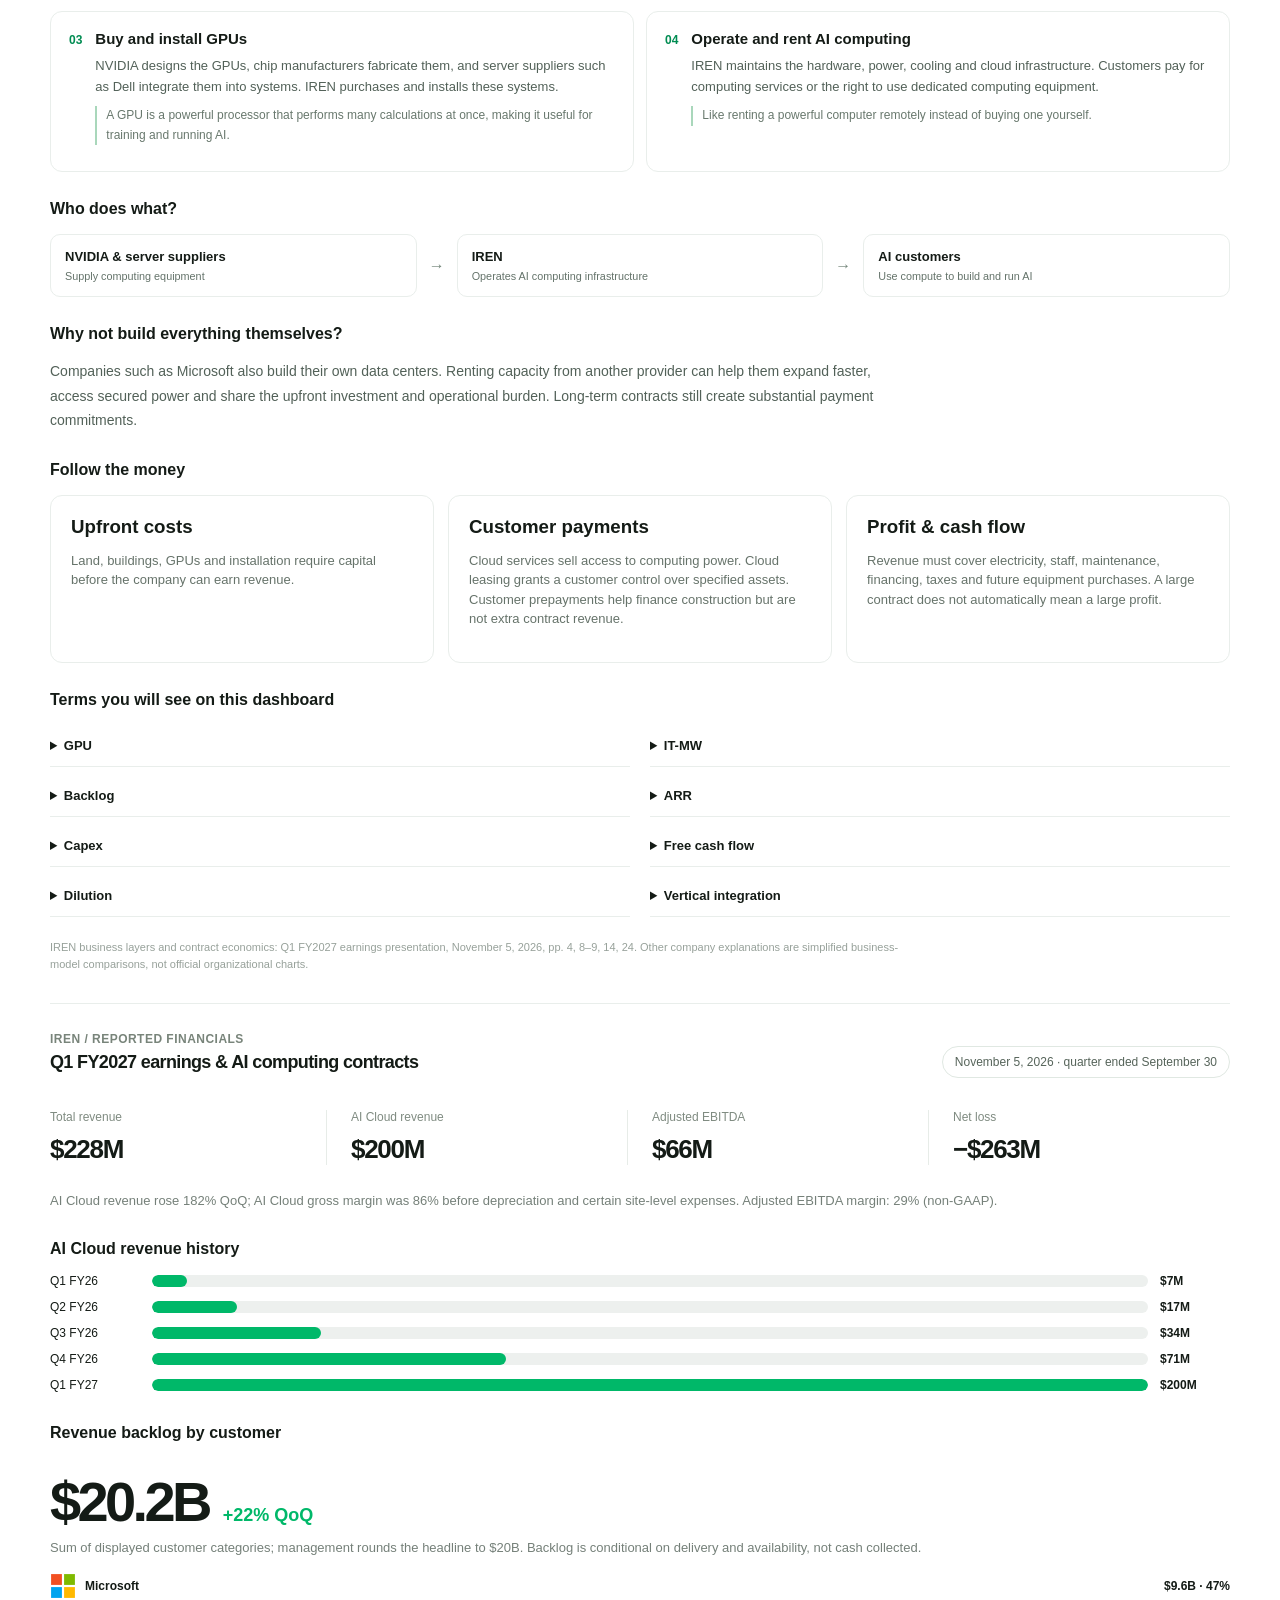
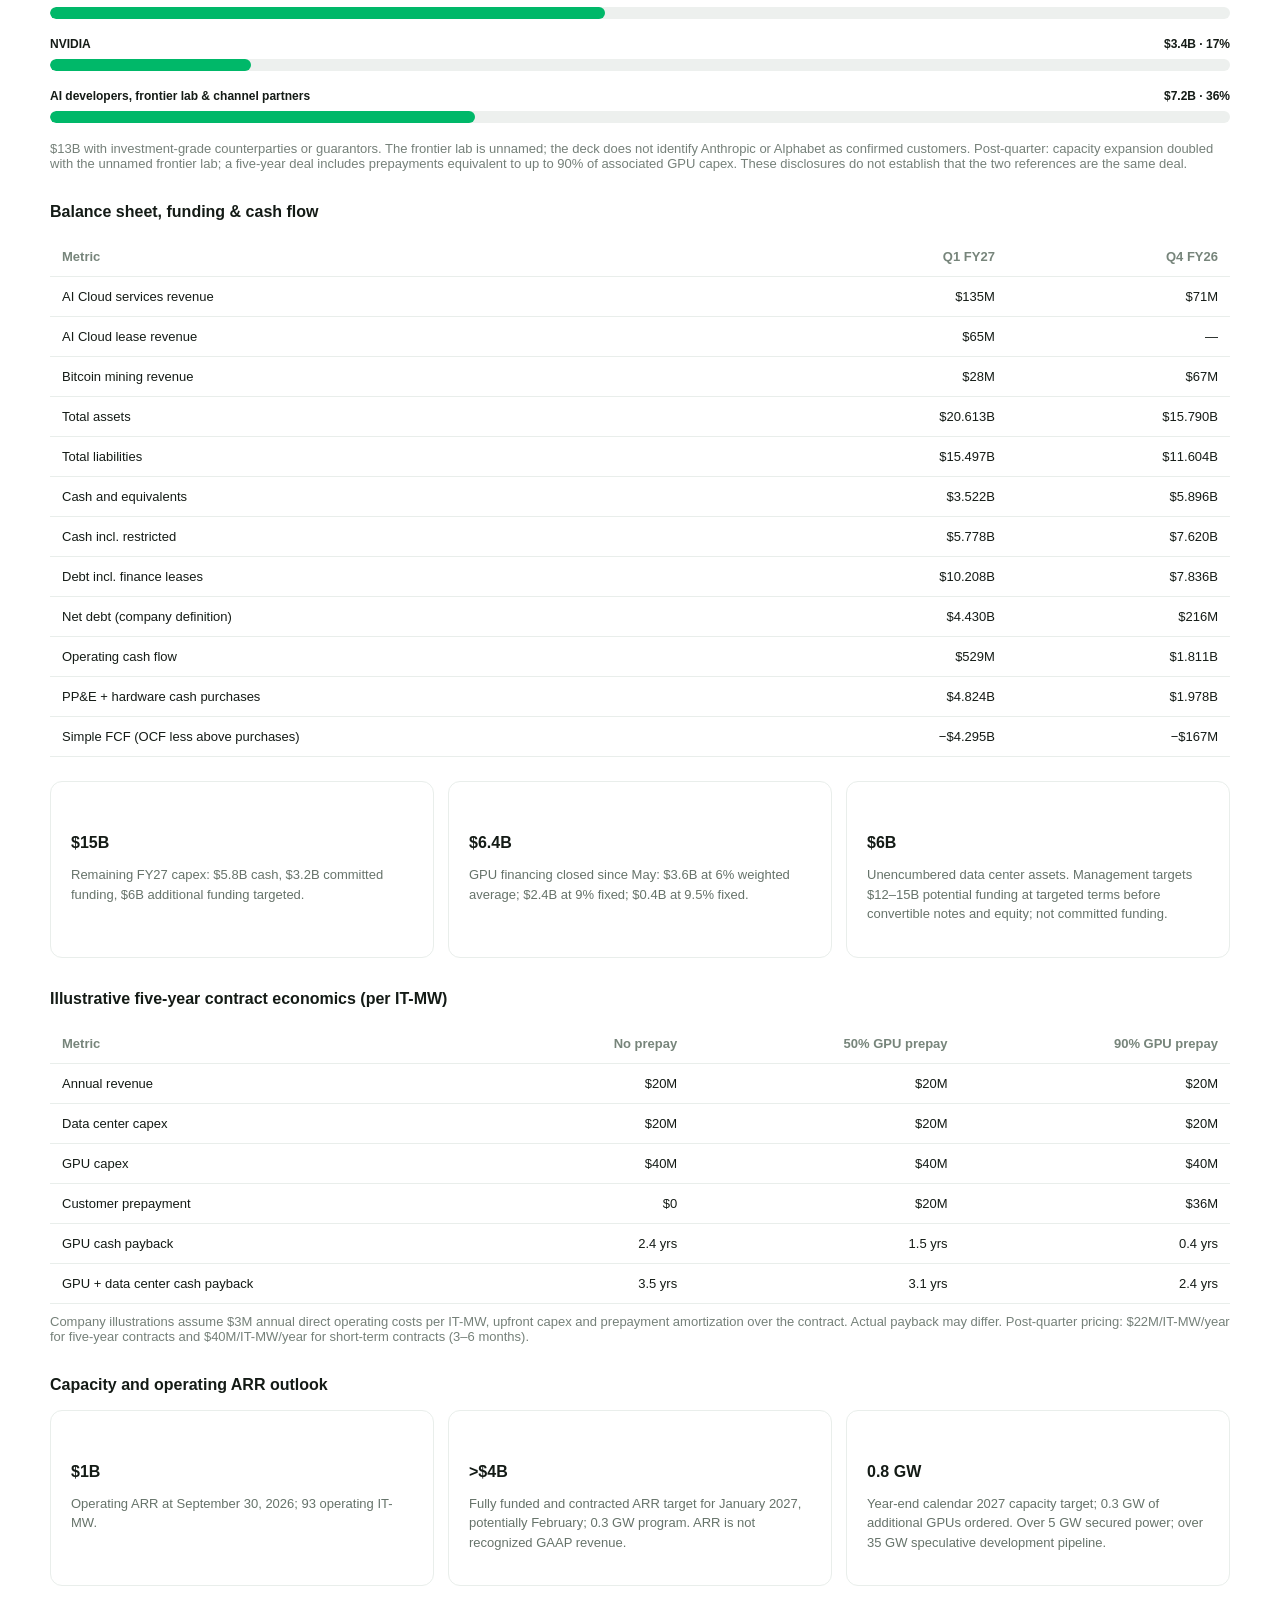
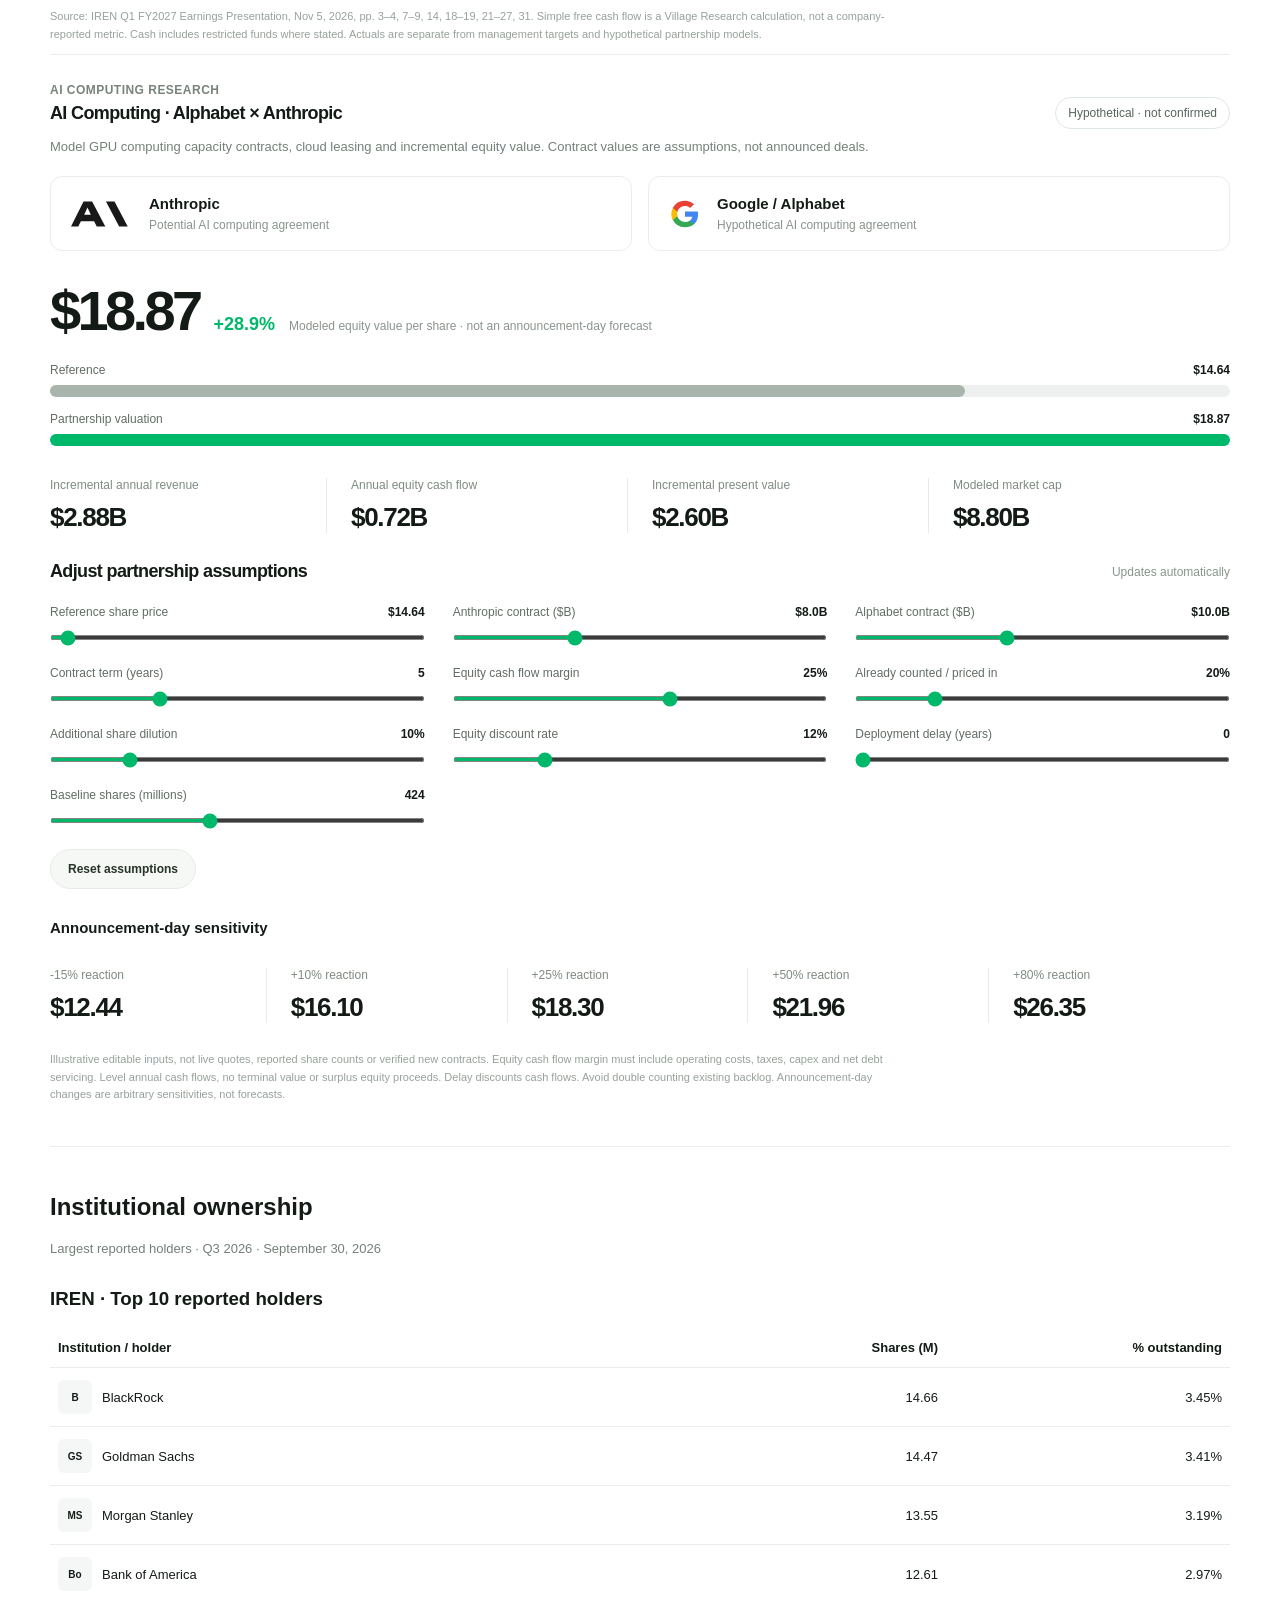
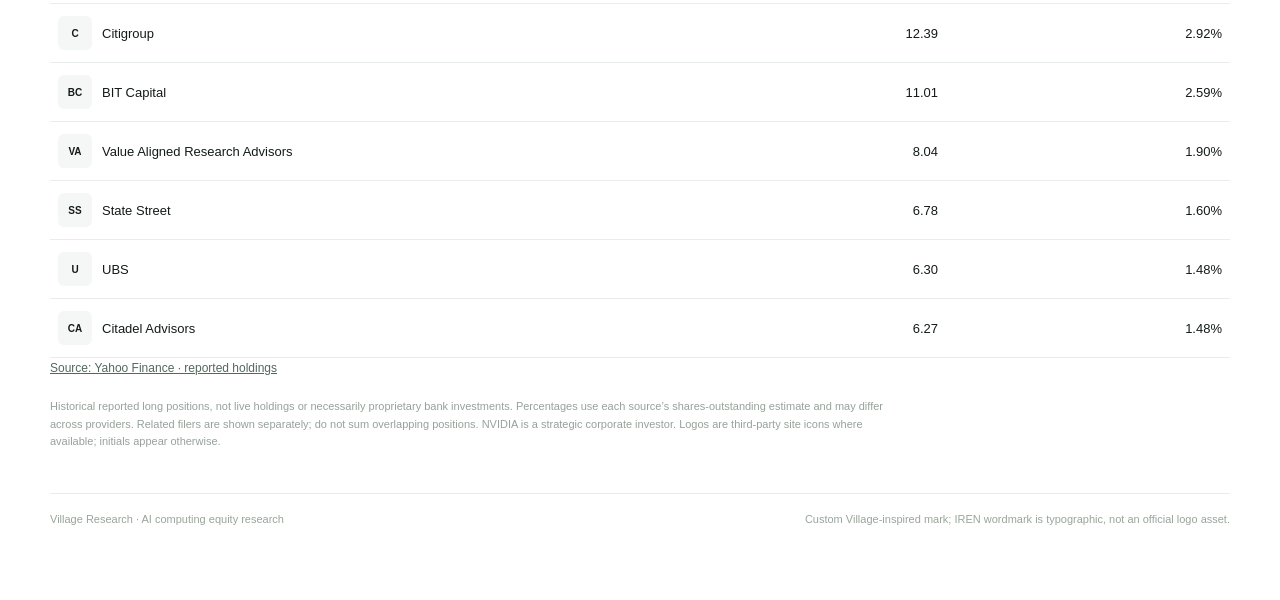
==== commit c359369f: "Place institutional ownership directly after contract valuation" ====
--- a/index.html
+++ b/index.html
@@ -29,4 +29,4 @@
 $('run').addEventListener('click',simulate);$('reset').addEventListener('click',()=>{for(const id of inputs)$(id).value=defaults[id];labels();simulate();});$('export').addEventListener('click',exportCSV);$('pathsMode').addEventListener('click',()=>setMode('paths'));$('distMode').addEventListener('click',()=>setMode('dist'));inputs.forEach(id=>$(id).addEventListener('input',labels));window.addEventListener('resize',draw);labels();simulate();
 </script><script>(()=>{const f=[["pbase","Reference share price",1,100,0.01,14.64,"$"],["pant","Anthropic contract ($B)",0,25,0.5,8,"$"],["pgoog","Alphabet contract ($B)",0,25,0.5,10,"$"],["pterm","Contract term (years)",3,10,1,5,""],["pmargin","Equity cash flow margin",-10,50,5,25,"%"],["poverlap","Already counted / priced in",0,100,5,20,"%"],["pdil","Additional share dilution",0,50,5,10,"%"],["prate","Equity discount rate",8,25,1,12,"%"],["pdelay","Deployment delay (years)",0,5,1,0,""],["pshares","Baseline shares (millions)",100,1000,1,424,""]],el=id=>document.getElementById(id),money=n=>n.toLocaleString('en-US',{style:'currency',currency:'USD'}),bn=n=>"$"+n.toFixed(2)+"B";function update(){const v=Object.fromEntries(f.map(([id])=>[id,Number(el(id).value)]));for(const [id,label,min,max,step,def,unit] of f){el(id+'Val').textContent=id==='pbase'?money(v[id]):(id==='pant'||id==='pgoog')?String.fromCharCode(36)+v[id].toFixed(1)+'B':v[id]+unit;}const rev=(v.pant+v.pgoog)*(1-v.poverlap/100)/v.pterm,cf=rev*v.pmargin/100,r=v.prate/100,pv=cf*(1-(1+r)**(-v.pterm))/r/(1+r)**v.pdelay,cap=v.pbase*v.pshares/1000+pv,price=Math.max(0,cap)/(v.pshares/1000*(1+v.pdil/100)),change=(price/v.pbase-1)*100;el('pprice').textContent=money(price);el('pchange').textContent=(change>=0?'+':'')+change.toFixed(1)+'%';el('pchange').style.color=change>=0?'#00b869':'#b94c4c';for(const [id,n] of [['prev',rev],['pfcf',cf],['ppv',pv],['pcap',Math.max(0,cap)]])el(id).textContent=bn(n);el('pbars').innerHTML=[['Reference',v.pbase],['Partnership valuation',price]].map(([name,n])=>'<div><div class="controlTop"><span>'+name+'</span><strong>'+money(n)+'</strong></div><div style="height:12px;background:#edf0ee;border-radius:8px;margin-top:8px"><div style="height:100%;border-radius:8px;background:'+(name==='Reference'?'#a9b4ac':'#00b869')+';width:'+(n/Math.max(v.pbase,price)*100)+'%"></div></div></div>').join('');el('preactions').innerHTML=[-15,10,25,50,80].map(n=>'<div class="metric"><div class="metriclabel">'+(n>0?'+':'')+n+'% reaction</div><div class="metricvalue">'+money(v.pbase*(1+n/100))+'</div></div>').join('');}f.forEach(([id])=>el(id).addEventListener('input',update));el('preset').addEventListener('click',()=>{f.forEach(([id,l,min,max,step,val])=>el(id).value=val);update()});update();})();</script><script>
 (()=>{const q=id=>document.getElementById(id), names={IREN:'IREN Limited',CRWV:'CoreWeave',NBIS:'Nebius Group'}, descriptions={IREN:'Power and vertically integrated AI infrastructure',CRWV:'GPU cloud platform and large enterprise workloads',NBIS:'Full-stack AI cloud and developer infrastructure'}, risks={IREN:'Power delivery, GPU capital expenditure and dilution',CRWV:'Debt servicing, customer concentration and capacity expansion',NBIS:'Expansion spending, utilization and execution'}, customers={IREN:['Anthropic','Google / Alphabet'],CRWV:['New enterprise agreement A','New enterprise agreement B'],NBIS:['New hyperscaler agreement A','New enterprise agreement B']}, colors={IREN:'#00a868',CRWV:'#5679be',NBIS:'#b68a35'}, money=n=>n.toLocaleString('en-US',{style:'currency',currency:'USD'}), pc=n=>(n>=0?'+':'')+n.toFixed(1)+'%', state={}, originals={cards:document.querySelector('.partnerLogos').innerHTML,heading:q('partnerships').querySelector('h2').textContent,title:document.querySelector('.market h1').textContent};const ids=['start','drift','vol','prob','jump','invest','pbase','pant','pgoog','pterm','pmargin','poverlap','pdil','prate','pdelay','pshares'];let active='IREN';q('start').max=500;q('start').step=.01;q('pbase').max=500;q('pshares').min=1;const base={start:100,drift:20,vol:90,prob:30,jump:30,invest:5000,pbase:100,pant:5,pgoog:5,pterm:5,pmargin:20,poverlap:0,pdil:10,prate:12,pdelay:1,pshares:400};state.IREN=Object.fromEntries(ids.map(id=>[id,+q(id).value]));state.CRWV={...base,vol:85,pshares:400};state.NBIS={...base,vol:95,pshares:250};function store(){if(active!=='ALL')state[active]=Object.fromEntries(ids.map(id=>[id,+q(id).value]));}function valuation(v){const rev=(v.pant+v.pgoog)*(1-v.poverlap/100)/v.pterm,r=v.prate/100,pv=rev*v.pmargin/100*(1-(1+r)**(-v.pterm))/r/(1+r)**v.pdelay;return Math.max(0,v.pbase*v.pshares/1000+pv)/(v.pshares/1000*(1+v.pdil/100));}function sample(v){let out=[];for(let j=0;j<2000;j++){let p=v.start;const hit=Math.random()<v.prob/100;for(let d=0;d<20;d++){let z=Math.sqrt(-2*Math.log(1-Math.random()))*Math.cos(2*Math.PI*Math.random());p*=Math.exp((v.drift/100-.5*(v.vol/100)**2)/252+v.vol/100/Math.sqrt(252)*z);if(d===0&&hit)p*=1+v.jump/100;}out.push((p/v.start-1)*100);}out.sort((a,b)=>a-b);return [out[199],out[999],out[1799]];}function compare(){const data=Object.keys(names).map(k=>({k,v:state[k],ret:sample(state[k])}));q('peerSummary').innerHTML='<div class="eyebrow">AI COMPUTING / PEER RESEARCH</div><h1>Compare all</h1><p class="sub">Normalized 20-day return ranges and incremental contract valuations using each saved company scenario.</p><p class="footnote">All inputs are illustrative editable assumptions, not live prices, reported share counts or verified future deals. Select a company to change its inputs and run its model.</p><div class="peergrid">'+data.map(({k,v,ret})=>'<article class="peerCard"><div class="eyebrow" style="color:'+colors[k]+'">'+k+'</div><h3>'+names[k]+'</h3><p>'+descriptions[k]+'</p><dl><dt>Reference price</dt><dd>'+money(v.pbase)+'</dd><dt>Partnership value per share</dt><dd>'+money(valuation(v))+'</dd><dt>Incremental valuation change</dt><dd>'+pc((valuation(v)/v.pbase-1)*100)+'</dd><dt>20-day bear / median / bull</dt><dd>'+ret.map(pc).join(' / ')+'</dd></dl><p><strong>Key risks</strong><br>'+risks[k]+'</p></article>').join('')+'</div><h2>20-day return range</h2><div id="peerRanges"></div><p class="footnote">P10 / P50 / P90 from 2,000 independently simulated paths per company; not a forecast or probability of a real-world outcome. No cross-stock correlation modeled.</p>';const min=Math.min(-1,...data.map(d=>d.ret[0])),max=Math.max(1,...data.map(d=>d.ret[2])),pos=x=>(x-min)/(max-min)*100;q('peerRanges').innerHTML=data.map(({k,ret})=>'<div style="margin:22px 0"><div class="controlTop"><strong>'+k+'</strong><span>'+ret.map(pc).join(' · ')+'</span></div><div style="height:26px;position:relative;background:#f1f4f2;border-radius:5px;margin-top:8px"><div style="position:absolute;left:'+pos(0)+'%;height:100%;border-left:1px dashed #7c8980"></div><div style="position:absolute;left:'+pos(ret[0])+'%;width:'+(pos(ret[2])-pos(ret[0]))+'%;height:12px;top:7px;background:'+colors[k]+';opacity:.4;border-radius:6px"></div><div style="position:absolute;left:'+pos(ret[1])+'%;height:24px;top:1px;border-left:3px solid '+colors[k]+'"></div></div></div>').join('');}function select(k){store();active=k;q('q1earnings').hidden=k!=='IREN';q('crwvEarnings').hidden=k!=='CRWV';q('nbisEarnings').hidden=k!=='NBIS';document.querySelectorAll('[data-company]').forEach(b=>{b.classList.toggle('selected',b.dataset.company===k);b.setAttribute('aria-pressed',String(b.dataset.company===k));});q('peerSummary').hidden=k!=='ALL';q('individualResearch').hidden=k==='ALL';if(k==='ALL'){compare();return;}document.querySelector('.iren').textContent=k;document.querySelector('.right').textContent='NASDAQ: '+k+' · Simulation only';document.querySelector('.market h1').textContent=names[k];document.querySelector('.market .sub').textContent=descriptions[k]+' · 20-day simulation';q('partnerships').querySelector('h2').textContent=k==='IREN'?originals.heading:names[k]+' · AI computing contract valuation';document.querySelector('.partnerLogos').innerHTML=k==='IREN'?originals.cards:customers[k].map((n,i)=>'<div class="partnerCard"><strong style="color:'+colors[k]+'">'+k+'</strong><div><strong>'+n+'</strong><div class="quiet">Illustrative incremental contract, not a reported deal</div></div></div>').join('');document.querySelector('label[for=pant]').textContent=customers[k][0]+' contract ($B)';document.querySelector('label[for=pgoog]').textContent=customers[k][1]+' contract ($B)';ids.forEach(id=>q(id).value=state[k][id]);q('start').dispatchEvent(new Event('input'));q('pbase').dispatchEvent(new Event('input'));q('run').click();}document.querySelectorAll('[data-company]').forEach(b=>b.addEventListener('click',()=>select(b.dataset.company)));q('reset').addEventListener('click',()=>{if(active!=='IREN'){['start','drift','vol','prob','jump','invest'].forEach(id=>q(id).value=base[id]);q('start').dispatchEvent(new Event('input'));q('run').click();}});q('preset').addEventListener('click',()=>{if(active!=='IREN'){ids.filter(id=>id.startsWith('p')&&id!=='prob').forEach(id=>q(id).value=base[id]);q('pbase').dispatchEvent(new Event('input'));}});document.querySelector('.market .quiet').title='Illustrative simulated price, not a live market quote';q('partnerships').querySelector('.footnote').textContent='Illustrative editable inputs, not live quotes, reported share counts or verified new contracts. Equity cash flow margin must include operating costs, taxes, capex and net debt servicing. Level annual cash flows, no terminal value or surplus equity proceeds. Delay discounts cash flows. Avoid double counting existing backlog. Announcement-day changes are arbitrary sensitivities, not forecasts.';})();
-</script><script>(()=>{const content={IREN:["How IREN makes money","IREN controls three major layers: land and power, data centers, and AI Cloud. It also purchases and operates GPUs to rent computing capacity.","IREN",["Secure land and power","Build and own data centers","Purchase and install GPUs","Operate and rent AI computing"],["IREN secures sites and grid connections before construction.","IREN develops and operates its own facilities with power and cooling infrastructure.","IREN purchases server systems containing GPUs and installs them at its facilities.","Customers pay for access to AI computing or dedicated leased equipment."]],CRWV:["How CoreWeave makes money","CoreWeave focuses on GPU cloud computing for AI developers and enterprise customers. It operates computing infrastructure across facilities, including leased capacity.","CoreWeave",["Access sites and electricity","Develop or lease data center capacity","Deploy GPU clusters","Sell cloud computing services"],["CoreWeave works with infrastructure and power partners to obtain capacity.","It uses data center capacity from a mix of infrastructure arrangements rather than relying only on land it owns.","It installs GPU clusters, high-speed networking and specialized cloud software.","Customers purchase computing capacity for training and running AI workloads."]],NBIS:["How Nebius makes money","Nebius provides a full-stack AI cloud: infrastructure plus software and developer tools that help customers run AI workloads.","Nebius",["Secure infrastructure capacity","Build or contract data center capacity","Deploy GPU systems","Provide AI cloud and developer tools"],["Nebius secures power and infrastructure capacity for expansion.","It uses owned and third-party facilities to host computing equipment.","It deploys GPU clusters and networking to support large AI workloads.","Customers pay for AI compute and cloud services that help them develop and run models."]]};const section=document.getElementById("businessExplainer"),cards=section.querySelectorAll(".learnStep");const analogies=["The site needs reliable electricity before the computers can run.","The facility houses and cools the computers.","A GPU is a powerful processor that performs many calculations at once.","Customers rent computing capacity rather than purchasing every machine themselves."];function refresh(k){if(!content[k])return;const [title,intro,name,titles,descs]=content[k];document.getElementById("learnTitle").textContent=title;document.getElementById("learnIntro").textContent=intro;document.getElementById("learnProvider").textContent=name;cards.forEach((c,i)=>{c.querySelector("h3").textContent=titles[i];c.querySelector("p").textContent=descs[i];c.querySelector(".learnAnalogy").textContent=analogies[i]});}document.querySelectorAll("[data-company]").forEach(b=>b.addEventListener("click",()=>refresh(b.dataset.company)));})();</script><style>#institutionalOwnership{margin:42px 0;border-top:1px solid var(--line);padding-top:26px}.io-grid{display:grid;gap:24px}.io-table{width:100%;border-collapse:collapse;font-size:13px}.io-table th,.io-table td{text-align:right;padding:12px 8px;border-bottom:1px solid var(--line);font-variant-numeric:tabular-nums}.io-table th:first-child,.io-table td:first-child{text-align:left}.io-name{display:flex;align-items:center;gap:10px}.io-logo{width:34px;height:34px;flex:0 0 34px;display:grid;place-items:center;background:#f4f7f5;border-radius:6px;font-size:10px;font-weight:750;overflow:hidden}.io-logo img{width:26px;height:26px;object-fit:contain}.io-scroll{overflow-x:auto}.io-source{color:#52695b;font-size:12px}</style><script>(()=>{const data={"IREN":[["BlackRock",14.66,3.45,"blackrock.com"],["Goldman Sachs",14.47,3.41,"goldmansachs.com"],["Morgan Stanley",13.55,3.19,"morganstanley.com"],["Bank of America",12.61,2.97,"bankofamerica.com"],["Citigroup",12.39,2.92,"citigroup.com"],["BIT Capital",11.01,2.59,"bitcap.com"],["Value Aligned Research Advisors",8.04,1.9,""],["State Street",6.78,1.6,"statestreet.com"],["UBS",6.3,1.48,"ubs.com"],["Citadel Advisors",6.27,1.48,"citadel.com"]],"CRWV":[["Magnetar Financial",47.69,10.24,"magnetar.com"],["NVIDIA (strategic investor)",47.21,10.13,"nvidia.com"],["BlackRock",29.72,6.38,"blackrock.com"],["Vanguard Portfolio Management",17.88,3.84,"vanguard.com"],["Vanguard Capital Management",17.41,3.74,"vanguard.com"],["Invesco",12.67,2.72,"invesco.com"],["Value Aligned Research Advisors",11.63,2.5,""],["Aspex Management",10.31,2.21,""],["Proficio Capital Partners",9.28,1.99,"proficiocap.com"],["Two Sigma",8.48,1.82,"twosigma.com"]],"NBIS":[["LuminArx Capital Management",16.5,5.89,"luminarx.com"],["BlackRock",12.8,4.57,"blackrock.com"],["GQG Partners",10.98,3.92,"gqg.com"],["Invesco",7.63,2.72,"invesco.com"],["Fred Alger Management",6.4,2.29,"alger.com"],["Orbis Allan Gray",5.75,2.05,"orbis.com"],["Goldman Sachs",5.08,1.81,"goldmansachs.com"],["UBS",5.06,1.81,"ubs.com"],["Morgan Stanley",4.51,1.61,"morganstanley.com"],["State Street",4.41,1.58,"statestreet.com"]]},sources={IREN:'https://finance.yahoo.com/quote/IREN/holders/',CRWV:'https://finance.yahoo.com/quote/CRWV/holders/',NBIS:'https://getsignal.finance/stocks/nbis'};const section=document.createElement('section');section.id='institutionalOwnership';const heading=document.createElement('h2');heading.textContent='Institutional ownership';section.append(heading);const intro=document.createElement('p');intro.className='sub';intro.textContent='Largest reported holders · Q3 2026 · September 30, 2026';section.append(intro);const grid=document.createElement('div');grid.className='io-grid';section.append(grid);const note=document.createElement('p');note.className='footnote';note.textContent='Historical reported long positions, not live holdings or necessarily proprietary bank investments. Percentages use each source’s shares-outstanding estimate and may differ across providers. Related filers are shown separately; do not sum overlapping positions. NVIDIA is a strategic corporate investor. Logos are third-party site icons where available; initials appear otherwise.';section.append(note);document.querySelector('main').append(section);function render(key){grid.replaceChildren();for(const k of key==='ALL'?Object.keys(data):[key]){if(!data[k])continue;const block=document.createElement('div');block.className='io-scroll';const h=document.createElement('h3');h.textContent=k+' · Top 10 reported holders';block.append(h);const table=document.createElement('table');table.className='io-table';table.innerHTML='<thead><tr><th scope="col">Institution / holder</th><th scope="col">Shares (M)</th><th scope="col">% outstanding</th></tr></thead><tbody></tbody>';for(const [name,shares,pct,domain] of data[k]){const tr=table.tBodies[0].insertRow();const cell=tr.insertCell();const wrap=document.createElement('div');wrap.className='io-name';const logo=document.createElement('span');logo.className='io-logo';const initials=name.split(' ').slice(0,2).map(s=>s[0]).join('');logo.textContent=initials;if(domain){const img=document.createElement('img');img.alt='';img.loading='lazy';img.src='https://www.google.com/s2/favicons?sz=64&domain='+encodeURIComponent(domain);img.onload=()=>logo.replaceChildren(img);img.onerror=()=>{logo.textContent=initials};}wrap.append(logo,document.createTextNode(name));cell.append(wrap);tr.insertCell().textContent=shares.toFixed(2);tr.insertCell().textContent=pct.toFixed(2)+'%';}block.append(table);const link=document.createElement('a');link.href=sources[k];link.target='_blank';link.rel='noopener noreferrer';link.className='io-source';link.textContent='Source: '+(k==='NBIS'?'GetSignal':'Yahoo Finance')+' · reported holdings';block.append(link);grid.append(block);}}document.querySelectorAll('[data-company]').forEach(b=>b.addEventListener('click',()=>render(b.dataset.company)));render('IREN');})();</script></body></html>+</script><script>(()=>{const content={IREN:["How IREN makes money","IREN controls three major layers: land and power, data centers, and AI Cloud. It also purchases and operates GPUs to rent computing capacity.","IREN",["Secure land and power","Build and own data centers","Purchase and install GPUs","Operate and rent AI computing"],["IREN secures sites and grid connections before construction.","IREN develops and operates its own facilities with power and cooling infrastructure.","IREN purchases server systems containing GPUs and installs them at its facilities.","Customers pay for access to AI computing or dedicated leased equipment."]],CRWV:["How CoreWeave makes money","CoreWeave focuses on GPU cloud computing for AI developers and enterprise customers. It operates computing infrastructure across facilities, including leased capacity.","CoreWeave",["Access sites and electricity","Develop or lease data center capacity","Deploy GPU clusters","Sell cloud computing services"],["CoreWeave works with infrastructure and power partners to obtain capacity.","It uses data center capacity from a mix of infrastructure arrangements rather than relying only on land it owns.","It installs GPU clusters, high-speed networking and specialized cloud software.","Customers purchase computing capacity for training and running AI workloads."]],NBIS:["How Nebius makes money","Nebius provides a full-stack AI cloud: infrastructure plus software and developer tools that help customers run AI workloads.","Nebius",["Secure infrastructure capacity","Build or contract data center capacity","Deploy GPU systems","Provide AI cloud and developer tools"],["Nebius secures power and infrastructure capacity for expansion.","It uses owned and third-party facilities to host computing equipment.","It deploys GPU clusters and networking to support large AI workloads.","Customers pay for AI compute and cloud services that help them develop and run models."]]};const section=document.getElementById("businessExplainer"),cards=section.querySelectorAll(".learnStep");const analogies=["The site needs reliable electricity before the computers can run.","The facility houses and cools the computers.","A GPU is a powerful processor that performs many calculations at once.","Customers rent computing capacity rather than purchasing every machine themselves."];function refresh(k){if(!content[k])return;const [title,intro,name,titles,descs]=content[k];document.getElementById("learnTitle").textContent=title;document.getElementById("learnIntro").textContent=intro;document.getElementById("learnProvider").textContent=name;cards.forEach((c,i)=>{c.querySelector("h3").textContent=titles[i];c.querySelector("p").textContent=descs[i];c.querySelector(".learnAnalogy").textContent=analogies[i]});}document.querySelectorAll("[data-company]").forEach(b=>b.addEventListener("click",()=>refresh(b.dataset.company)));})();</script><style>#institutionalOwnership{margin:42px 0;border-top:1px solid var(--line);padding-top:26px}.io-grid{display:grid;gap:24px}.io-table{width:100%;border-collapse:collapse;font-size:13px}.io-table th,.io-table td{text-align:right;padding:12px 8px;border-bottom:1px solid var(--line);font-variant-numeric:tabular-nums}.io-table th:first-child,.io-table td:first-child{text-align:left}.io-name{display:flex;align-items:center;gap:10px}.io-logo{width:34px;height:34px;flex:0 0 34px;display:grid;place-items:center;background:#f4f7f5;border-radius:6px;font-size:10px;font-weight:750;overflow:hidden}.io-logo img{width:26px;height:26px;object-fit:contain}.io-scroll{overflow-x:auto}.io-source{color:#52695b;font-size:12px}</style><script>(()=>{const data={"IREN":[["BlackRock",14.66,3.45,"blackrock.com"],["Goldman Sachs",14.47,3.41,"goldmansachs.com"],["Morgan Stanley",13.55,3.19,"morganstanley.com"],["Bank of America",12.61,2.97,"bankofamerica.com"],["Citigroup",12.39,2.92,"citigroup.com"],["BIT Capital",11.01,2.59,"bitcap.com"],["Value Aligned Research Advisors",8.04,1.9,""],["State Street",6.78,1.6,"statestreet.com"],["UBS",6.3,1.48,"ubs.com"],["Citadel Advisors",6.27,1.48,"citadel.com"]],"CRWV":[["Magnetar Financial",47.69,10.24,"magnetar.com"],["NVIDIA (strategic investor)",47.21,10.13,"nvidia.com"],["BlackRock",29.72,6.38,"blackrock.com"],["Vanguard Portfolio Management",17.88,3.84,"vanguard.com"],["Vanguard Capital Management",17.41,3.74,"vanguard.com"],["Invesco",12.67,2.72,"invesco.com"],["Value Aligned Research Advisors",11.63,2.5,""],["Aspex Management",10.31,2.21,""],["Proficio Capital Partners",9.28,1.99,"proficiocap.com"],["Two Sigma",8.48,1.82,"twosigma.com"]],"NBIS":[["LuminArx Capital Management",16.5,5.89,"luminarx.com"],["BlackRock",12.8,4.57,"blackrock.com"],["GQG Partners",10.98,3.92,"gqg.com"],["Invesco",7.63,2.72,"invesco.com"],["Fred Alger Management",6.4,2.29,"alger.com"],["Orbis Allan Gray",5.75,2.05,"orbis.com"],["Goldman Sachs",5.08,1.81,"goldmansachs.com"],["UBS",5.06,1.81,"ubs.com"],["Morgan Stanley",4.51,1.61,"morganstanley.com"],["State Street",4.41,1.58,"statestreet.com"]]},sources={IREN:'https://finance.yahoo.com/quote/IREN/holders/',CRWV:'https://finance.yahoo.com/quote/CRWV/holders/',NBIS:'https://getsignal.finance/stocks/nbis'};const section=document.createElement('section');section.id='institutionalOwnership';const heading=document.createElement('h2');heading.textContent='Institutional ownership';section.append(heading);const intro=document.createElement('p');intro.className='sub';intro.textContent='Largest reported holders · Q3 2026 · September 30, 2026';section.append(intro);const grid=document.createElement('div');grid.className='io-grid';section.append(grid);const note=document.createElement('p');note.className='footnote';note.textContent='Historical reported long positions, not live holdings or necessarily proprietary bank investments. Percentages use each source’s shares-outstanding estimate and may differ across providers. Related filers are shown separately; do not sum overlapping positions. NVIDIA is a strategic corporate investor. Logos are third-party site icons where available; initials appear otherwise.';section.append(note);document.getElementById('partnerships').insertAdjacentElement('afterend',section);function render(key){grid.replaceChildren();for(const k of key==='ALL'?Object.keys(data):[key]){if(!data[k])continue;const block=document.createElement('div');block.className='io-scroll';const h=document.createElement('h3');h.textContent=k+' · Top 10 reported holders';block.append(h);const table=document.createElement('table');table.className='io-table';table.innerHTML='<thead><tr><th scope="col">Institution / holder</th><th scope="col">Shares (M)</th><th scope="col">% outstanding</th></tr></thead><tbody></tbody>';for(const [name,shares,pct,domain] of data[k]){const tr=table.tBodies[0].insertRow();const cell=tr.insertCell();const wrap=document.createElement('div');wrap.className='io-name';const logo=document.createElement('span');logo.className='io-logo';const initials=name.split(' ').slice(0,2).map(s=>s[0]).join('');logo.textContent=initials;if(domain){const img=document.createElement('img');img.alt='';img.loading='lazy';img.src='https://www.google.com/s2/favicons?sz=64&domain='+encodeURIComponent(domain);img.onload=()=>logo.replaceChildren(img);img.onerror=()=>{logo.textContent=initials};}wrap.append(logo,document.createTextNode(name));cell.append(wrap);tr.insertCell().textContent=shares.toFixed(2);tr.insertCell().textContent=pct.toFixed(2)+'%';}block.append(table);const link=document.createElement('a');link.href=sources[k];link.target='_blank';link.rel='noopener noreferrer';link.className='io-source';link.textContent='Source: '+(k==='NBIS'?'GetSignal':'Yahoo Finance')+' · reported holdings';block.append(link);grid.append(block);}}document.querySelectorAll('[data-company]').forEach(b=>b.addEventListener('click',()=>render(b.dataset.company)));render('IREN');})();</script></body></html>
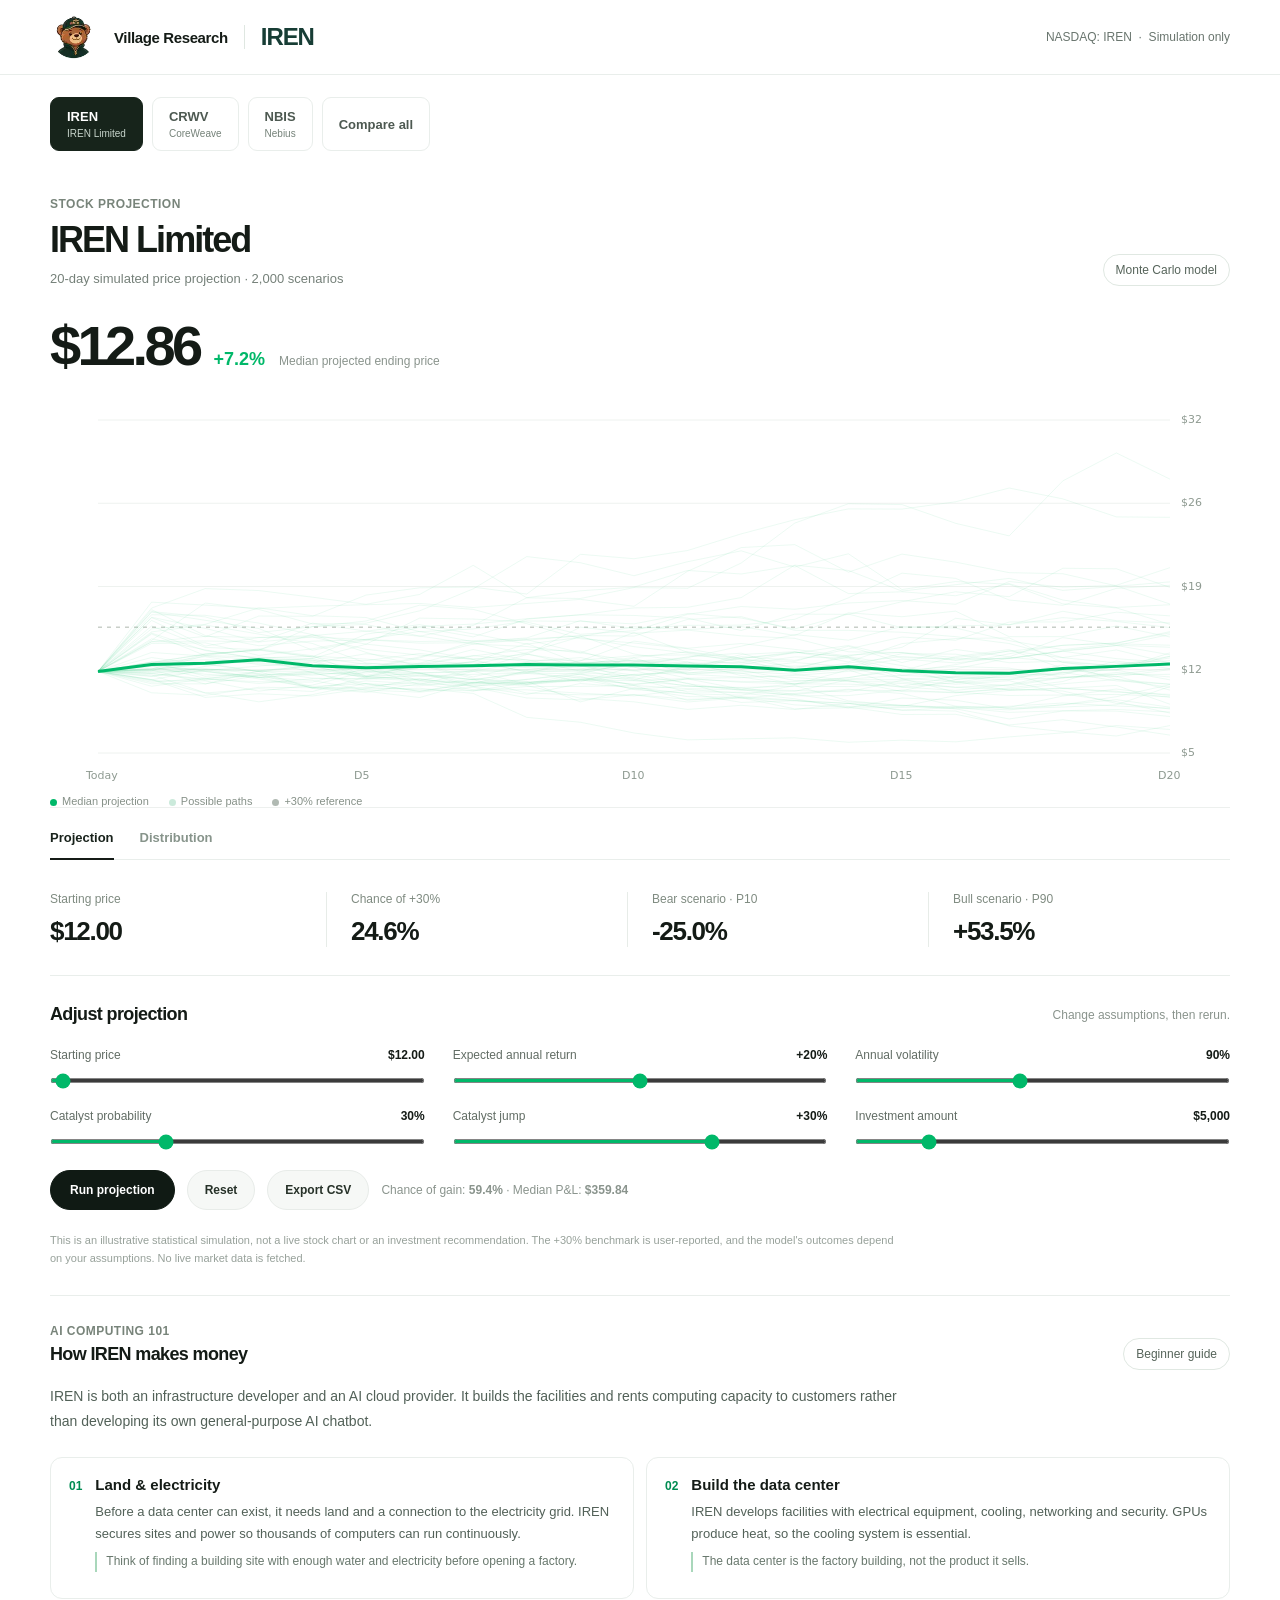
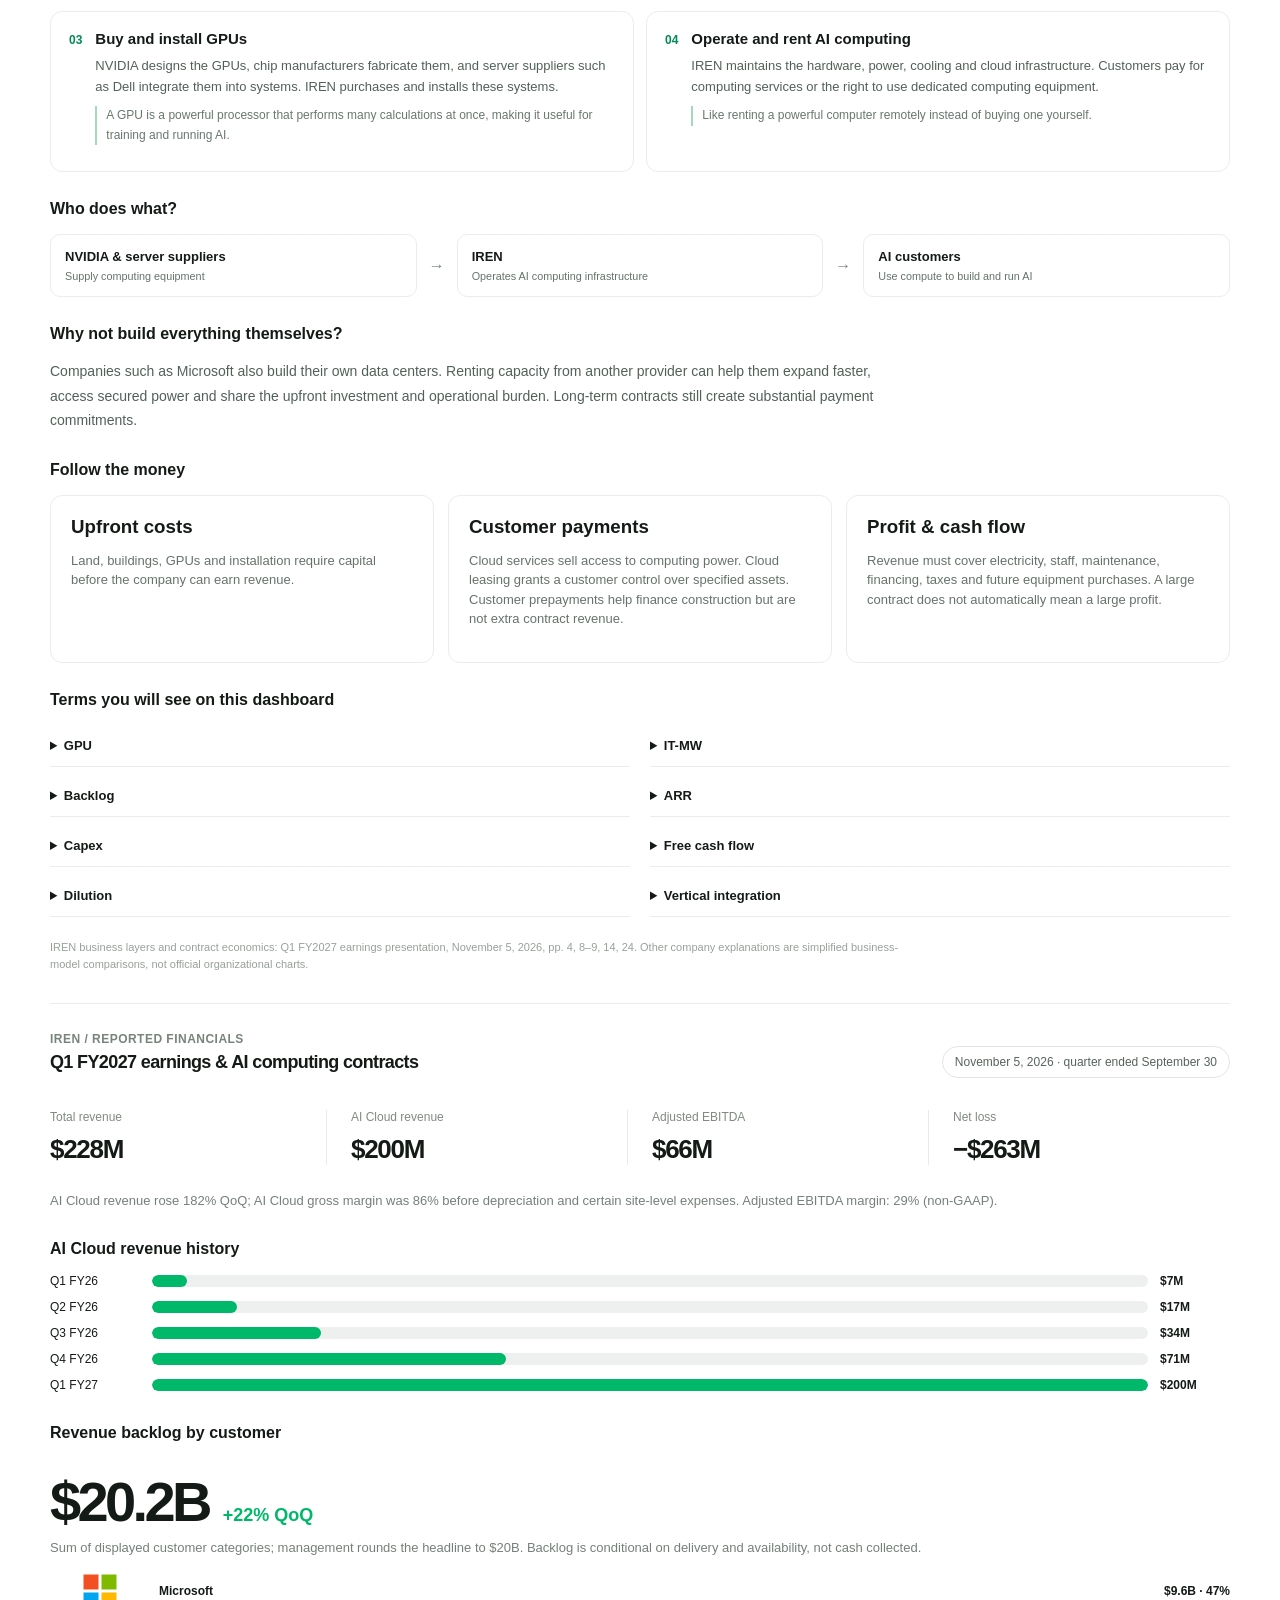
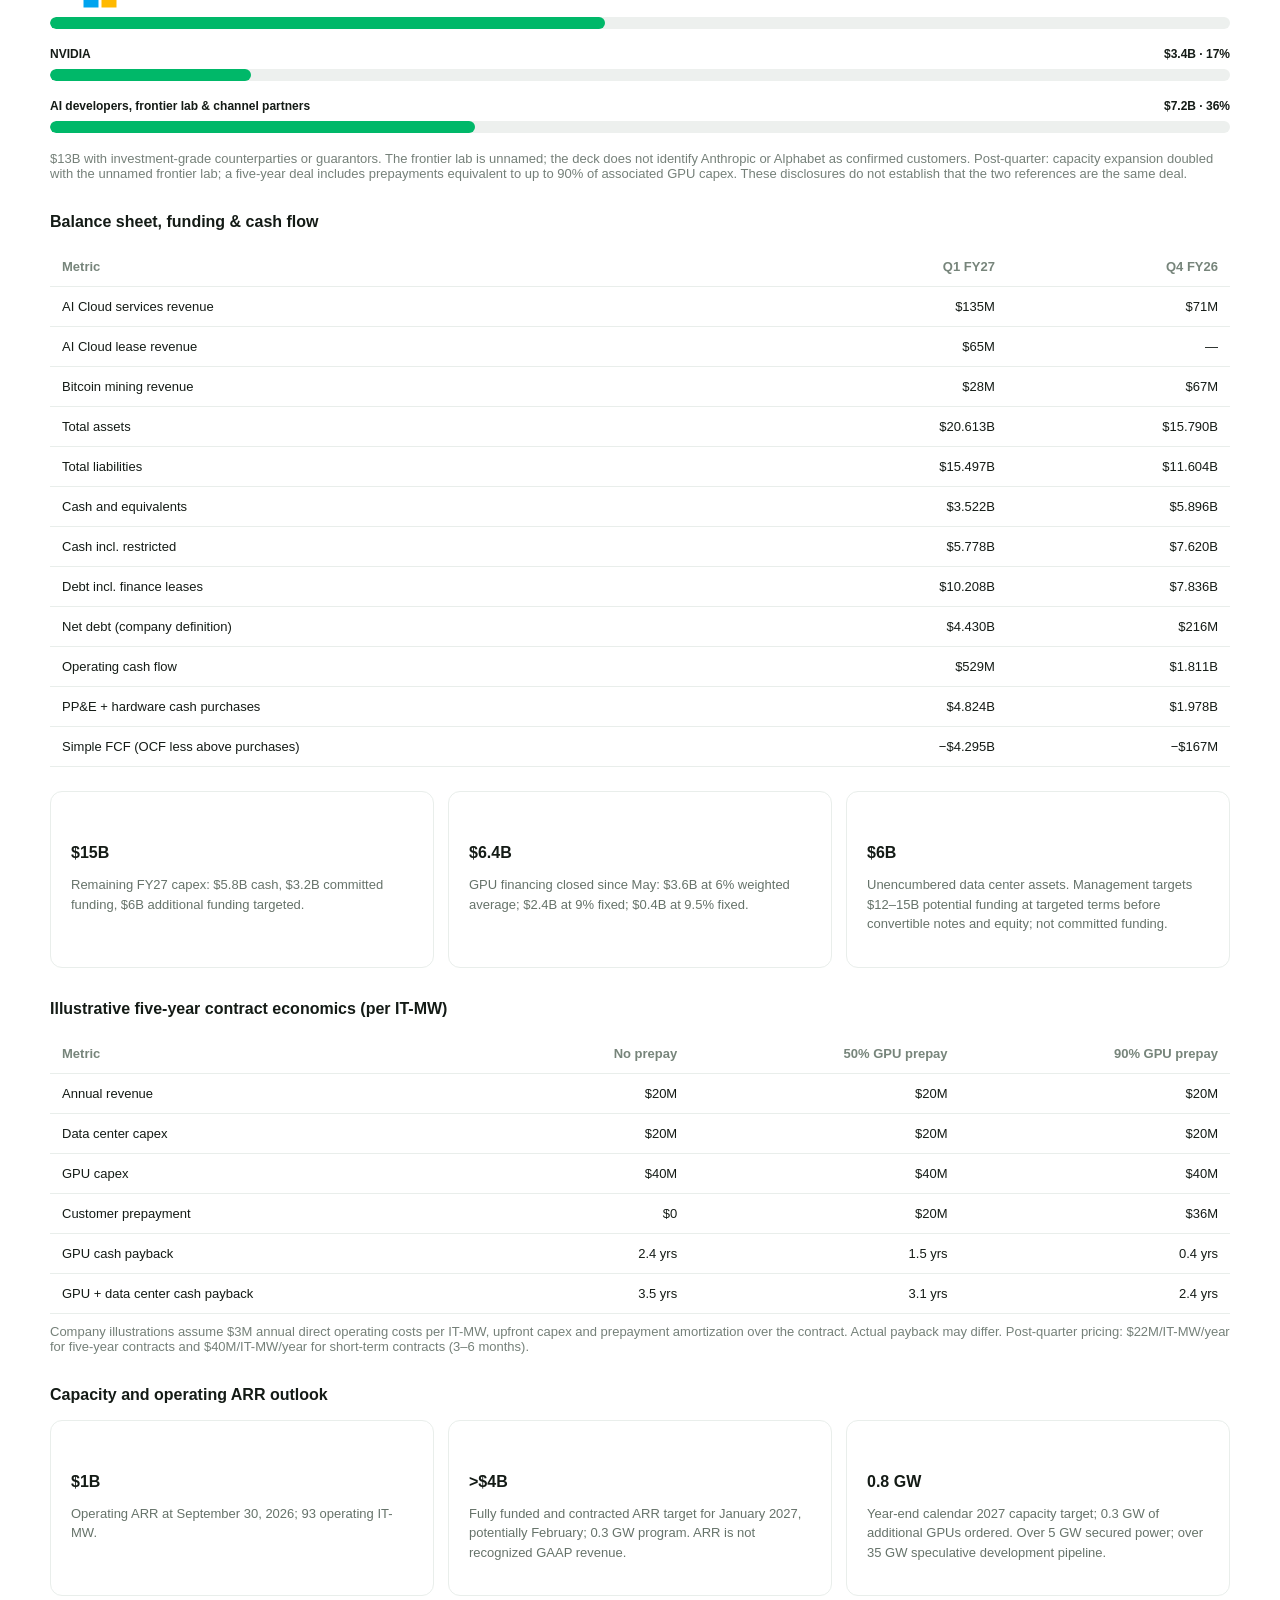
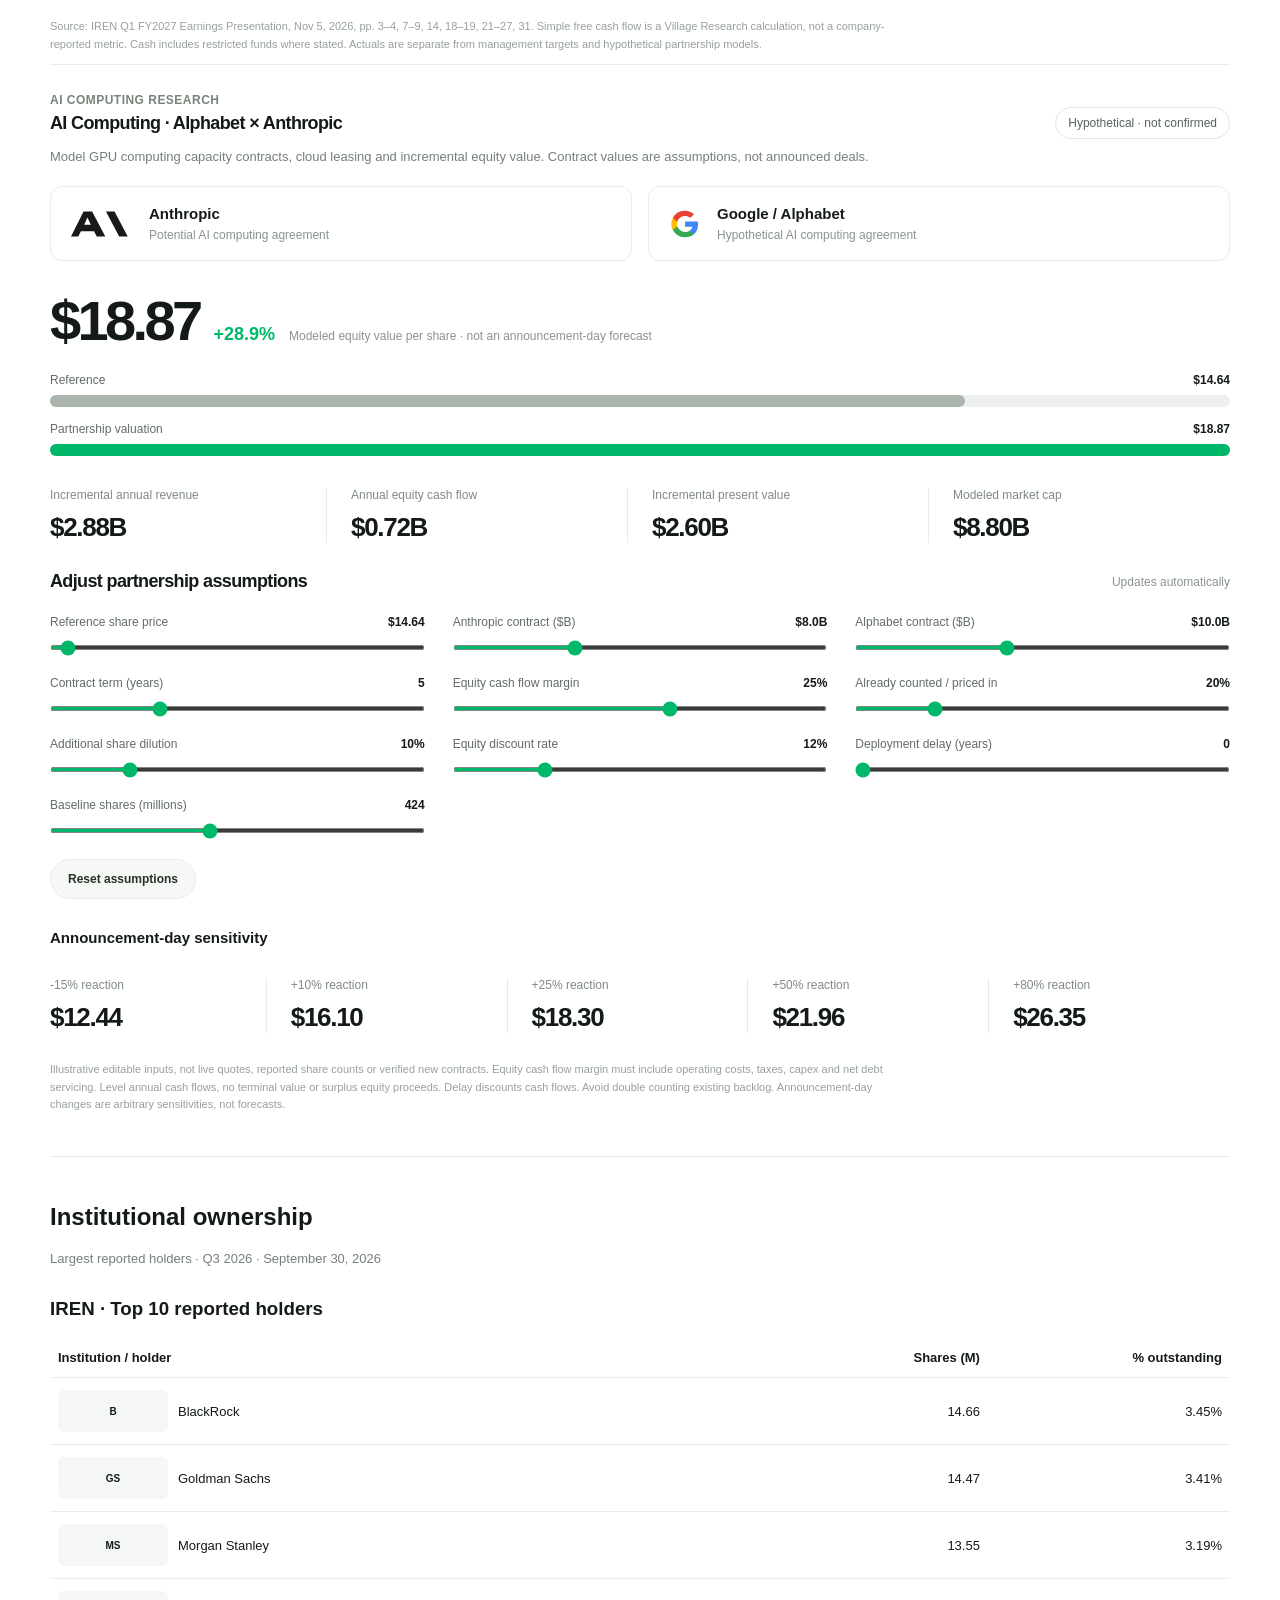
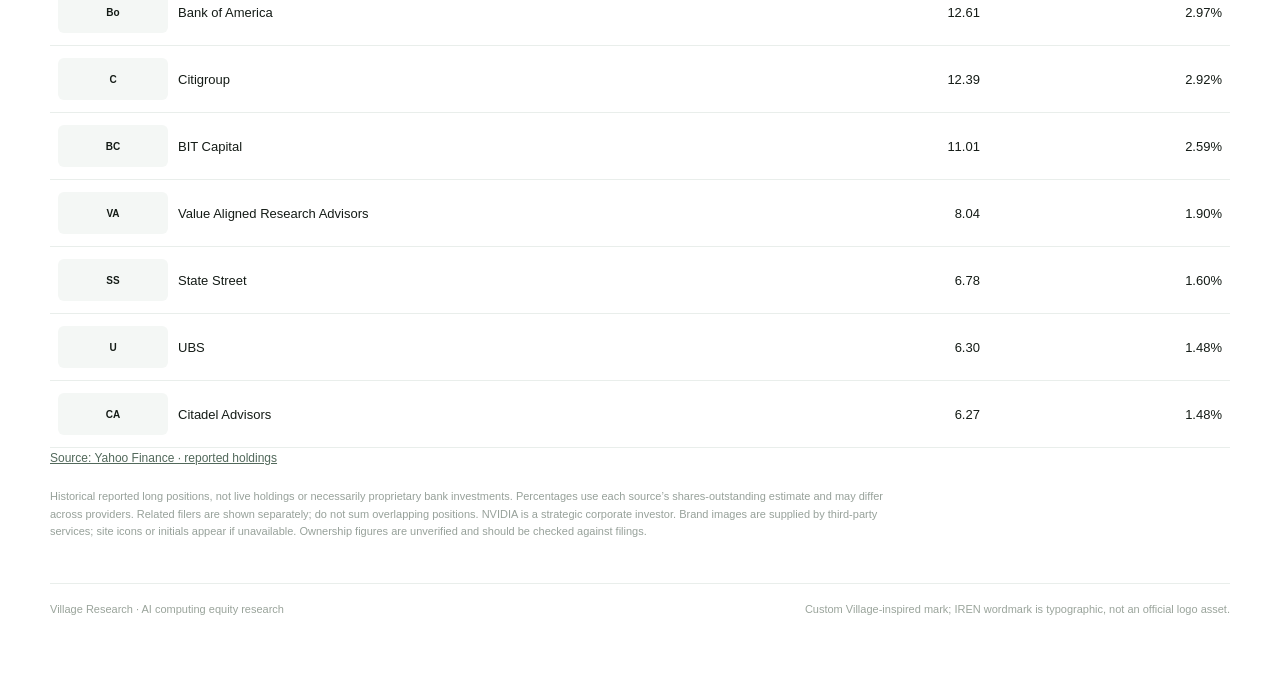
==== commit 2477fec9: "Improve institutional logos and label unverified holdings" ====
--- a/index.html
+++ b/index.html
@@ -2,7 +2,7 @@
 <html lang="en"><head><meta charset="utf-8"><meta name="viewport" content="width=device-width,initial-scale=1"><meta name="theme-color" content="#ffffff"><title>AI Computing | Village Research</title>
 <style>
 :root{font-family:Inter,-apple-system,BlinkMacSystemFont,"Segoe UI",sans-serif;background:#fff;color:#141b16;--green:#00b869;--muted:#758079;--line:#e9eeeb}*{box-sizing:border-box}body{margin:0;background:#fff}[hidden]{display:none!important}button,input{font:inherit}button{cursor:pointer}main{max-width:1240px;margin:auto;padding:0 30px 75px}header{border-bottom:1px solid var(--line)}.head{height:74px;max-width:1240px;margin:auto;padding:0 30px;display:flex;align-items:center;justify-content:space-between;gap:20px}.brand{display:flex;align-items:center;gap:16px}.vmark{width:48px;height:48px;display:grid;place-items:center;flex:0 0 48px;background:transparent;overflow:visible}.brandname{font-size:15px;font-weight:750;letter-spacing:-.025em}.divider{width:1px;height:24px;background:#dfe7e1}.iren{font-weight:800;letter-spacing:-.045em;font-size:24px;color:#173d35}.right{font-size:12px;color:#69756e}.market{padding-top:46px}.eyebrow{font-size:12px;font-weight:650;color:#78847a;letter-spacing:.04em}.heading{display:flex;justify-content:space-between;gap:20px;align-items:end;margin-top:8px}h1{font-size:36px;font-weight:750;letter-spacing:-.055em;margin:0}.sub{font-size:13px;color:var(--muted);margin-top:10px}.pill{border:1px solid #e0e8e2;padding:8px 12px;border-radius:99px;font-size:12px;color:#56645a}.overview{display:flex;align-items:baseline;gap:14px;margin:32px 0 8px;flex-wrap:wrap}.price{font-size:56px;font-weight:740;letter-spacing:-.065em;line-height:1}.gain{font-weight:690;color:var(--green);font-size:18px}.quiet{font-size:12px;color:#8a948d}.canvasbox{position:relative;border-bottom:1px solid #edf0ee;padding-top:16px}.chartarea{height:390px;position:relative}canvas{display:block;width:100%;height:100%}.tabs{display:flex;gap:26px;border-bottom:1px solid var(--line);margin-top:22px}.tab{border:0;background:none;color:#87948b;font-size:13px;padding:0 0 14px;font-weight:650;position:relative}.tab.active{color:#18221b}.tab.active:after{content:"";position:absolute;bottom:-1px;left:0;right:0;height:2px;background:#151b17}.metrics{display:grid;grid-template-columns:repeat(4,1fr);gap:24px;margin:32px 0 28px}.metric{border-right:1px solid #e7ece8;padding-right:12px}.metric:last-child{border:none}.metriclabel{font-size:12px;color:#7f8b81;margin-bottom:10px}.metricvalue{font-size:26px;font-weight:710;letter-spacing:-.05em;font-variant-numeric:tabular-nums}.settingsbar{border-top:1px solid var(--line);padding-top:28px;margin-top:10px}.sectionhead{display:flex;align-items:center;justify-content:space-between;gap:12px;flex-wrap:wrap}.sectionhead h2{font-size:18px;letter-spacing:-.035em;margin:0}.controls{display:grid;grid-template-columns:repeat(3,minmax(0,1fr));gap:22px 28px;margin:23px 0 22px}.controlTop{display:flex;align-items:center;justify-content:space-between;gap:12px;font-size:12px;color:#626d65}.controlTop strong{font-size:12px;color:#141b16;font-variant-numeric:tabular-nums}input[type=range]{width:100%;margin:16px 0 4px;accent-color:#00b869;cursor:pointer;height:5px}.actions{display:flex;align-items:center;gap:12px;flex-wrap:wrap}button.cta{background:#101a14;border:1px solid #101a14;border-radius:24px;color:white;padding:12px 19px;font-size:12px;font-weight:700}button.secondary{background:#f6f8f6;border:1px solid #e8ece9;border-radius:24px;color:#273229;padding:12px 17px;font-size:12px;font-weight:650}button:hover{opacity:.78}.footnote{color:#97a19a;font-size:11px;line-height:1.6;margin-top:22px;max-width:850px}.chartlegend{display:flex;gap:20px;font-size:11px;color:#869188;margin:7px 0 0}.dot{width:7px;height:7px;display:inline-block;border-radius:50%;vertical-align:middle;margin-right:5px}.additional{display:flex;justify-content:space-between;gap:12px;flex-wrap:wrap;border-top:1px solid var(--line);margin-top:42px;padding-top:19px;color:#9aa49b;font-size:11px}@media(max-width:760px){main{padding:0 18px 40px}.head{padding:0 18px}.heading{align-items:flex-start;flex-direction:column}h1{font-size:29px}.overview .price{font-size:45px}.chartarea{height:315px}.metrics{grid-template-columns:repeat(2,1fr);gap:27px 12px}.metric:nth-child(2){border:none}.controls{grid-template-columns:repeat(2,1fr);gap:22px 16px}}@media(max-width:440px){.controls{grid-template-columns:1fr}.right{display:none}.chartarea{height:270px}.market{padding-top:28px}}
-.partnerLogos{display:grid;grid-template-columns:repeat(2,minmax(0,1fr));gap:16px;margin:22px 0}.partnerCard{display:flex;align-items:center;gap:16px;padding:18px 20px;border:1px solid var(--line);border-radius:12px;background:#fff}.partnerCard svg{flex-shrink:0}.partnerCard strong{font-size:15px}.partnerCard .quiet{margin-top:5px}@media(max-width:600px){.partnerLogos{grid-template-columns:1fr}}.companynav{display:flex;gap:9px;padding:22px 0 0;flex-wrap:wrap}.companynav button{border:1px solid var(--line);background:#fff;border-radius:9px;padding:11px 16px;color:#4d5951;font-size:13px;font-weight:700;text-align:left}.companynav button small{display:block;font-size:10px;color:#748178;margin-top:4px;font-weight:500}.companynav button.selected{border-color:#17241b;background:#17241b;color:#fff}.companynav button.selected small{color:#c8d5cc}.peerSummary{padding:38px 0}.peergrid{display:grid;grid-template-columns:repeat(3,minmax(0,1fr));gap:14px}.peerCard{border:1px solid var(--line);padding:20px;border-radius:12px}.peerCard h3{margin:0 0 6px}.peerCard p{font-size:13px;line-height:1.5;color:#66736a}.peerCard dl{font-size:13px;line-height:1.7}.peerCard dt{color:#77857b}.peerCard dd{margin:0 0 9px;font-weight:700}.peerchart{width:100%;height:260px;display:block;margin:22px 0}.peerinput{width:100%;border:1px solid var(--line);border-radius:6px;padding:8px;font:inherit}.peerSummary h2{letter-spacing:-.04em}.peerSummary .footnote{margin-bottom:15px}@media(max-width:760px){.peergrid{grid-template-columns:1fr}.companynav button{flex:1;min-width:100px}}.qbar{display:grid;grid-template-columns:90px 1fr 70px;align-items:center;gap:12px;margin:12px 0;font-size:12px}.qbar>div,.qtrack{height:12px;background:#edf0ee;border-radius:6px;overflow:hidden}.qbar i,.qtrack i{display:block;height:100%;background:#00b869;border-radius:6px}.qdeal{margin:18px 0}.qtrack{margin-top:8px}.qtablewrap{overflow-x:auto}.qtable{width:100%;border-collapse:collapse;font-size:13px;min-width:500px}.qtable td,.qtable th{text-align:right;padding:12px;border-bottom:1px solid var(--line)}.qtable td:first-child,.qtable th:first-child{text-align:left}.qtable th{color:#77857b;font-weight:600}.qtable td:not(:first-child){font-variant-numeric:tabular-nums}#q1earnings h3{font-size:16px;margin-top:32px}#q1earnings .peergrid{margin-top:15px}#crwvEarnings h3,#nbisEarnings h3{font-size:16px;margin-top:30px}#crwvEarnings .peergrid,#nbisEarnings .peergrid{margin-top:16px}.companynav button[data-company]:not([data-company="ALL"]){display:flex;align-items:center;gap:12px}.researchLogo{width:105px;height:28px;object-fit:contain;background:#fff;padding:4px;border-radius:4px}.researchLogo.squareLogo{width:40px;height:32px}.dealLogo{width:26px;height:26px;object-fit:contain;flex-shrink:0}.dealBrand{display:flex;align-items:center;gap:9px;flex-wrap:wrap}@media(max-width:600px){.researchLogo{width:70px}.companynav button[data-company]:not([data-company="ALL"]){gap:8px;flex-wrap:wrap}} .learnSection{margin-top:28px;padding-bottom:8px}.learnIntro,.learnSection>p:not(.footnote){font-size:14px;line-height:1.75;color:#526158;max-width:850px}.learnSteps{display:grid;grid-template-columns:repeat(2,minmax(0,1fr));gap:12px;margin:24px 0}.learnStep{border:1px solid var(--line);border-radius:12px;padding:18px;display:flex;gap:13px}.learnNum{font-size:12px;font-weight:750;color:#008c52;padding-top:3px}.learnStep h3{margin:0;font-size:15px}.learnStep p{font-size:13px;line-height:1.65;color:#526158;margin:8px 0}.learnStep .learnAnalogy{font-size:12px;color:#68786d;border-left:2px solid #a9d7bb;padding-left:9px}.learnSection>h3{font-size:16px;margin-top:28px}.learnChain{display:flex;align-items:center;gap:12px;margin:16px 0}.learnChain>div{flex:1;border:1px solid var(--line);border-radius:10px;padding:14px;font-size:13px}.learnChain small{display:block;color:#64736a;margin-top:6px}.learnChain>span{color:#75877b}.learnGlossary{display:grid;grid-template-columns:repeat(2,minmax(0,1fr));gap:8px 20px}.learnGlossary details{border-bottom:1px solid var(--line);padding:13px 0;font-size:13px}.learnGlossary summary{font-weight:650;cursor:pointer}.learnGlossary p{color:#53635a;line-height:1.65;margin-bottom:0}@media(max-width:760px){.learnSteps,.learnGlossary{grid-template-columns:1fr}.learnChain{flex-direction:column;align-items:stretch}.learnChain>span{text-align:center;transform:rotate(90deg)}}</style></head><body>
+.partnerLogos{display:grid;grid-template-columns:repeat(2,minmax(0,1fr));gap:16px;margin:22px 0}.partnerCard{display:flex;align-items:center;gap:16px;padding:18px 20px;border:1px solid var(--line);border-radius:12px;background:#fff}.partnerCard svg{flex-shrink:0}.partnerCard strong{font-size:15px}.partnerCard .quiet{margin-top:5px}@media(max-width:600px){.partnerLogos{grid-template-columns:1fr}}.companynav{display:flex;gap:9px;padding:22px 0 0;flex-wrap:wrap}.companynav button{border:1px solid var(--line);background:#fff;border-radius:9px;padding:11px 16px;color:#4d5951;font-size:13px;font-weight:700;text-align:left}.companynav button small{display:block;font-size:10px;color:#748178;margin-top:4px;font-weight:500}.companynav button.selected{border-color:#17241b;background:#17241b;color:#fff}.companynav button.selected small{color:#c8d5cc}.peerSummary{padding:38px 0}.peergrid{display:grid;grid-template-columns:repeat(3,minmax(0,1fr));gap:14px}.peerCard{border:1px solid var(--line);padding:20px;border-radius:12px}.peerCard h3{margin:0 0 6px}.peerCard p{font-size:13px;line-height:1.5;color:#66736a}.peerCard dl{font-size:13px;line-height:1.7}.peerCard dt{color:#77857b}.peerCard dd{margin:0 0 9px;font-weight:700}.peerchart{width:100%;height:260px;display:block;margin:22px 0}.peerinput{width:100%;border:1px solid var(--line);border-radius:6px;padding:8px;font:inherit}.peerSummary h2{letter-spacing:-.04em}.peerSummary .footnote{margin-bottom:15px}@media(max-width:760px){.peergrid{grid-template-columns:1fr}.companynav button{flex:1;min-width:100px}}.qbar{display:grid;grid-template-columns:90px 1fr 70px;align-items:center;gap:12px;margin:12px 0;font-size:12px}.qbar>div,.qtrack{height:12px;background:#edf0ee;border-radius:6px;overflow:hidden}.qbar i,.qtrack i{display:block;height:100%;background:#00b869;border-radius:6px}.qdeal{margin:18px 0}.qtrack{margin-top:8px}.qtablewrap{overflow-x:auto}.qtable{width:100%;border-collapse:collapse;font-size:13px;min-width:500px}.qtable td,.qtable th{text-align:right;padding:12px;border-bottom:1px solid var(--line)}.qtable td:first-child,.qtable th:first-child{text-align:left}.qtable th{color:#77857b;font-weight:600}.qtable td:not(:first-child){font-variant-numeric:tabular-nums}#q1earnings h3{font-size:16px;margin-top:32px}#q1earnings .peergrid{margin-top:15px}#crwvEarnings h3,#nbisEarnings h3{font-size:16px;margin-top:30px}#crwvEarnings .peergrid,#nbisEarnings .peergrid{margin-top:16px}.companynav button[data-company]:not([data-company="ALL"]){display:flex;align-items:center;gap:12px}.researchLogo{width:105px;height:28px;object-fit:contain;background:#fff;padding:4px;border-radius:4px}.researchLogo.squareLogo{width:40px;height:32px}.dealLogo{width:100px;height:36px;object-fit:contain;flex-shrink:0}.dealBrand{display:flex;align-items:center;gap:9px;flex-wrap:wrap}@media(max-width:600px){.researchLogo{width:70px}.companynav button[data-company]:not([data-company="ALL"]){gap:8px;flex-wrap:wrap}} .learnSection{margin-top:28px;padding-bottom:8px}.learnIntro,.learnSection>p:not(.footnote){font-size:14px;line-height:1.75;color:#526158;max-width:850px}.learnSteps{display:grid;grid-template-columns:repeat(2,minmax(0,1fr));gap:12px;margin:24px 0}.learnStep{border:1px solid var(--line);border-radius:12px;padding:18px;display:flex;gap:13px}.learnNum{font-size:12px;font-weight:750;color:#008c52;padding-top:3px}.learnStep h3{margin:0;font-size:15px}.learnStep p{font-size:13px;line-height:1.65;color:#526158;margin:8px 0}.learnStep .learnAnalogy{font-size:12px;color:#68786d;border-left:2px solid #a9d7bb;padding-left:9px}.learnSection>h3{font-size:16px;margin-top:28px}.learnChain{display:flex;align-items:center;gap:12px;margin:16px 0}.learnChain>div{flex:1;border:1px solid var(--line);border-radius:10px;padding:14px;font-size:13px}.learnChain small{display:block;color:#64736a;margin-top:6px}.learnChain>span{color:#75877b}.learnGlossary{display:grid;grid-template-columns:repeat(2,minmax(0,1fr));gap:8px 20px}.learnGlossary details{border-bottom:1px solid var(--line);padding:13px 0;font-size:13px}.learnGlossary summary{font-weight:650;cursor:pointer}.learnGlossary p{color:#53635a;line-height:1.65;margin-bottom:0}@media(max-width:760px){.learnSteps,.learnGlossary{grid-template-columns:1fr}.learnChain{flex-direction:column;align-items:stretch}.learnChain>span{text-align:center;transform:rotate(90deg)}}</style></head><body>
 <header><div class="head"><div class="brand"><div class="vmark" aria-label="Village bear with green hat"><img src="[data-uri]" alt="Village teddy bear wearing green Village cap" width="48" height="48" style="width:48px;height:48px;object-fit:contain;display:block"></div><span class="brandname">Village Research</span><div class="divider"></div><span class="iren">IREN</span></div><div class="right">NASDAQ: IREN &nbsp;·&nbsp; Simulation only</div></div></header>
 <main><nav class="companynav" aria-label="Research companies"><button data-company="IREN" class="selected"><img class="researchLogo squareLogo" src="https://www.companieslogo.com/img/orig/IREN-a8826ece.svg" alt="IREN logo" onerror="this.hidden=true"><span>IREN <small>IREN Limited</small></span></button><button data-company="CRWV"><img class="researchLogo " src="https://upload.wikimedia.org/wikipedia/commons/2/25/CoreWeave_logo.svg" alt="CRWV logo" onerror="this.hidden=true"><span>CRWV <small>CoreWeave</small></span></button><button data-company="NBIS"><img class="researchLogo " src="https://www.companieslogo.com/img/orig/NBIS_BIG-2ed0a73f.svg" alt="NBIS logo" onerror="this.hidden=true"><span>NBIS <small>Nebius</small></span></button><button data-company="ALL">Compare all</button></nav><section id="peerSummary" class="peerSummary" hidden></section><div id="individualResearch"><section class="market"><div class="eyebrow">STOCK PROJECTION</div><div class="heading"><div><h1>IREN Limited</h1><div class="sub">20-day simulated price projection · 2,000 scenarios</div></div><div class="pill">Monte Carlo model</div></div><div class="overview"><span class="price" id="medianCard">—</span><span class="gain" id="base">—</span><span class="quiet">Median projected ending price</span></div><div class="canvasbox"><div class="chartarea"><canvas id="priceChart" role="img" aria-label="Simulated IREN price projection"></canvas><canvas id="histChart" role="img" aria-label="Simulated ending price distribution" hidden></canvas></div><div class="chartlegend"><span><i class="dot" style="background:#00b869"></i>Median projection</span><span><i class="dot" style="background:#cbeadb"></i>Possible paths</span><span><i class="dot" style="background:#b0b9b2"></i>+30% reference</span></div></div><div class="tabs"><button class="tab active" id="pathsMode">Projection</button><button class="tab" id="distMode">Distribution</button></div><div class="metrics"><div class="metric"><div class="metriclabel">Starting price</div><div class="metricvalue" id="startCard">—</div></div><div class="metric"><div class="metriclabel">Chance of +30%</div><div class="metricvalue" id="targetCard">—</div></div><div class="metric"><div class="metriclabel">Bear scenario · P10</div><div class="metricvalue" id="bear">—</div></div><div class="metric"><div class="metriclabel">Bull scenario · P90</div><div class="metricvalue" id="bull">—</div></div></div></section>
 <section class="settingsbar"><div class="sectionhead"><h2>Adjust projection</h2><span class="quiet">Change assumptions, then rerun.</span></div><div class="controls"><div><div class="controlTop"><label for="start">Starting price</label><strong id="startVal"></strong></div><input id="start" type="range" min="5" max="50" step="0.5" value="12"></div><div><div class="controlTop"><label for="drift">Expected annual return</label><strong id="driftVal"></strong></div><input id="drift" type="range" min="-80" max="120" step="5" value="20"></div><div><div class="controlTop"><label for="vol">Annual volatility</label><strong id="volVal"></strong></div><input id="vol" type="range" min="20" max="180" step="5" value="90"></div><div><div class="controlTop"><label for="prob">Catalyst probability</label><strong id="probVal"></strong></div><input id="prob" type="range" min="0" max="100" step="5" value="30"></div><div><div class="controlTop"><label for="jump">Catalyst jump</label><strong id="jumpVal"></strong></div><input id="jump" type="range" min="-40" max="60" step="5" value="30"></div><div><div class="controlTop"><label for="invest">Investment amount</label><strong id="investVal"></strong></div><input id="invest" type="range" min="500" max="25000" step="500" value="5000"></div></div><div class="actions"><button class="cta" id="run">Run projection</button><button class="secondary" id="reset">Reset</button><button class="secondary" id="export">Export CSV</button><span class="quiet">Chance of gain: <b id="positive">—</b> · Median P&amp;L: <b id="pnl">—</b></span></div><p class="footnote">This is an illustrative statistical simulation, not a live stock chart or an investment recommendation. The +30% benchmark is user-reported, and the model's outcomes depend on your assumptions. No live market data is fetched.</p></section><section class="settingsbar learnSection" id="businessExplainer"><div class="eyebrow">AI COMPUTING 101</div><div class="sectionhead"><h2 id="learnTitle">How IREN makes money</h2><span class="pill">Beginner guide</span></div><p class="learnIntro" id="learnIntro">IREN is both an infrastructure developer and an AI cloud provider. It builds the facilities and rents computing capacity to customers rather than developing its own general-purpose AI chatbot.</p><div class="learnSteps"><article class="learnStep"><span class="learnNum">01</span><div><h3>Land & electricity</h3><p>Before a data center can exist, it needs land and a connection to the electricity grid. IREN secures sites and power so thousands of computers can run continuously.</p><p class="learnAnalogy">Think of finding a building site with enough water and electricity before opening a factory.</p></div></article><article class="learnStep"><span class="learnNum">02</span><div><h3>Build the data center</h3><p>IREN develops facilities with electrical equipment, cooling, networking and security. GPUs produce heat, so the cooling system is essential.</p><p class="learnAnalogy">The data center is the factory building, not the product it sells.</p></div></article><article class="learnStep"><span class="learnNum">03</span><div><h3>Buy and install GPUs</h3><p>NVIDIA designs the GPUs, chip manufacturers fabricate them, and server suppliers such as Dell integrate them into systems. IREN purchases and installs these systems.</p><p class="learnAnalogy">A GPU is a powerful processor that performs many calculations at once, making it useful for training and running AI.</p></div></article><article class="learnStep"><span class="learnNum">04</span><div><h3>Operate and rent AI computing</h3><p>IREN maintains the hardware, power, cooling and cloud infrastructure. Customers pay for computing services or the right to use dedicated computing equipment.</p><p class="learnAnalogy">Like renting a powerful computer remotely instead of buying one yourself.</p></div></article></div><h3>Who does what?</h3><div class="learnChain"><div><strong>NVIDIA &amp; server suppliers</strong><small>Supply computing equipment</small></div><span aria-hidden="true">→</span><div><strong id="learnProvider">IREN</strong><small>Operates AI computing infrastructure</small></div><span aria-hidden="true">→</span><div><strong>AI customers</strong><small>Use compute to build and run AI</small></div></div><h3>Why not build everything themselves?</h3><p>Companies such as Microsoft also build their own data centers. Renting capacity from another provider can help them expand faster, access secured power and share the upfront investment and operational burden. Long-term contracts still create substantial payment commitments.</p><h3>Follow the money</h3><div class="peergrid"><article class="peerCard"><h3>Upfront costs</h3><p>Land, buildings, GPUs and installation require capital before the company can earn revenue.</p></article><article class="peerCard"><h3>Customer payments</h3><p>Cloud services sell access to computing power. Cloud leasing grants a customer control over specified assets. Customer prepayments help finance construction but are not extra contract revenue.</p></article><article class="peerCard"><h3>Profit &amp; cash flow</h3><p>Revenue must cover electricity, staff, maintenance, financing, taxes and future equipment purchases. A large contract does not automatically mean a large profit.</p></article></div><h3>Terms you will see on this dashboard</h3><div class="learnGlossary"><details><summary>GPU</summary><p>A processor that performs many calculations in parallel.</p></details><details><summary>IT-MW</summary><p>A megawatt of power capacity available to computing equipment, rather than the entire facility's electricity use.</p></details><details><summary>Backlog</summary><p>Expected future revenue from committed contracts, subject to contract terms and delivery. Not cash already received.</p></details><details><summary>ARR</summary><p>Annualized run-rate revenue: a snapshot of annual revenue capacity at current contracted operating rates; not recognized annual revenue.</p></details><details><summary>Capex</summary><p>Money spent on long-lived assets such as data centers and GPUs.</p></details><details><summary>Free cash flow</summary><p>Cash generated by operations minus capital expenditures, using the stated calculation.</p></details><details><summary>Dilution</summary><p>Issuing additional shares reduces existing shareholders' percentage ownership unless they participate proportionately.</p></details><details><summary>Vertical integration</summary><p>Owning or controlling several stages of the supply chain instead of relying entirely on outside providers.</p></details></div><p class="footnote">IREN business layers and contract economics: Q1 FY2027 earnings presentation, November 5, 2026, pp. 4, 8–9, 14, 24. Other company explanations are simplified business-model comparisons, not official organizational charts.</p></section><section class="settingsbar" id="q1earnings"><div class="eyebrow">IREN / REPORTED FINANCIALS</div><div class="sectionhead"><h2>Q1 FY2027 earnings &amp; AI computing contracts</h2><span class="pill">November 5, 2026 · quarter ended September 30</span></div><div class="metrics"><div class="metric"><div class="metriclabel">Total revenue</div><div class="metricvalue">$228M</div></div><div class="metric"><div class="metriclabel">AI Cloud revenue</div><div class="metricvalue">$200M</div></div><div class="metric"><div class="metriclabel">Adjusted EBITDA</div><div class="metricvalue">$66M</div></div><div class="metric"><div class="metriclabel">Net loss</div><div class="metricvalue">−$263M</div></div></div><p class="sub">AI Cloud revenue rose 182% QoQ; AI Cloud gross margin was 86% before depreciation and certain site-level expenses. Adjusted EBITDA margin: 29% (non-GAAP).</p><h3>AI Cloud revenue history</h3><div class="qbar"><span>Q1 FY26</span><div><i style="width:3.5%"></i></div><strong>$7M</strong></div><div class="qbar"><span>Q2 FY26</span><div><i style="width:8.5%"></i></div><strong>$17M</strong></div><div class="qbar"><span>Q3 FY26</span><div><i style="width:17%"></i></div><strong>$34M</strong></div><div class="qbar"><span>Q4 FY26</span><div><i style="width:35.5%"></i></div><strong>$71M</strong></div><div class="qbar"><span>Q1 FY27</span><div><i style="width:100%"></i></div><strong>$200M</strong></div><h3>Revenue backlog by customer</h3><div class="overview"><span class="price">$20.2B</span><span class="gain">+22% QoQ</span></div><p class="sub">Sum of displayed customer categories; management rounds the headline to $20B. Backlog is conditional on delivery and availability, not cash collected.</p><div class="qdeal"><div class="controlTop"><strong class="dealBrand"><svg class="dealLogo" viewBox="0 0 24 24" aria-label="Microsoft logo" role="img"><path fill="#f25022" d="M1 1h10v10H1z"/><path fill="#7fba00" d="M13 1h10v10H13z"/><path fill="#00a4ef" d="M1 13h10v10H1z"/><path fill="#ffb900" d="M13 13h10v10H13z"/></svg>Microsoft</strong><strong>$9.6B · 47%</strong></div><div class="qtrack"><i style="width:47%"></i></div></div><div class="qdeal"><div class="controlTop"><strong class="dealBrand"><img class="dealLogo" src="https://cdn.simpleicons.org/nvidia/76B900" alt="NVIDIA logo" onerror="this.hidden=true">NVIDIA</strong><strong>$3.4B · 17%</strong></div><div class="qtrack"><i style="width:17%"></i></div></div><div class="qdeal"><div class="controlTop"><strong>AI developers, frontier lab & channel partners</strong><strong>$7.2B · 36%</strong></div><div class="qtrack"><i style="width:36%"></i></div></div><p class="sub">$13B with investment-grade counterparties or guarantors. The frontier lab is unnamed; the deck does not identify Anthropic or Alphabet as confirmed customers. Post-quarter: capacity expansion doubled with the unnamed frontier lab; a five-year deal includes prepayments equivalent to up to 90% of associated GPU capex. These disclosures do not establish that the two references are the same deal.</p><h3>Balance sheet, funding &amp; cash flow</h3><div class="qtablewrap"><table class="qtable"><thead><tr><th>Metric</th><th>Q1 FY27</th><th>Q4 FY26</th></tr></thead><tbody><tr><td>AI Cloud services revenue</td><td>$135M</td><td>$71M</td></tr><tr><td>AI Cloud lease revenue</td><td>$65M</td><td>—</td></tr><tr><td>Bitcoin mining revenue</td><td>$28M</td><td>$67M</td></tr><tr><td>Total assets</td><td>$20.613B</td><td>$15.790B</td></tr><tr><td>Total liabilities</td><td>$15.497B</td><td>$11.604B</td></tr><tr><td>Cash and equivalents</td><td>$3.522B</td><td>$5.896B</td></tr><tr><td>Cash incl. restricted</td><td>$5.778B</td><td>$7.620B</td></tr><tr><td>Debt incl. finance leases</td><td>$10.208B</td><td>$7.836B</td></tr><tr><td>Net debt (company definition)</td><td>$4.430B</td><td>$216M</td></tr><tr><td>Operating cash flow</td><td>$529M</td><td>$1.811B</td></tr><tr><td>PP&E + hardware cash purchases</td><td>$4.824B</td><td>$1.978B</td></tr><tr><td>Simple FCF (OCF less above purchases)</td><td>−$4.295B</td><td>−$167M</td></tr></tbody></table></div><div class="peergrid" style="margin-top:24px"><article class="peerCard"><h3>$15B</h3><p>Remaining FY27 capex: $5.8B cash, $3.2B committed funding, $6B additional funding targeted.</p></article><article class="peerCard"><h3>$6.4B</h3><p>GPU financing closed since May: $3.6B at 6% weighted average; $2.4B at 9% fixed; $0.4B at 9.5% fixed.</p></article><article class="peerCard"><h3>$6B</h3><p>Unencumbered data center assets. Management targets $12–15B potential funding at targeted terms before convertible notes and equity; not committed funding.</p></article></div><h3>Illustrative five-year contract economics (per IT-MW)</h3><div class="qtablewrap"><table class="qtable"><thead><tr><th>Metric</th><th>No prepay</th><th>50% GPU prepay</th><th>90% GPU prepay</th></tr></thead><tbody><tr><td>Annual revenue</td><td>$20M</td><td>$20M</td><td>$20M</td></tr><tr><td>Data center capex</td><td>$20M</td><td>$20M</td><td>$20M</td></tr><tr><td>GPU capex</td><td>$40M</td><td>$40M</td><td>$40M</td></tr><tr><td>Customer prepayment</td><td>$0</td><td>$20M</td><td>$36M</td></tr><tr><td>GPU cash payback</td><td>2.4 yrs</td><td>1.5 yrs</td><td>0.4 yrs</td></tr><tr><td>GPU + data center cash payback</td><td>3.5 yrs</td><td>3.1 yrs</td><td>2.4 yrs</td></tr></tbody></table></div><p class="sub">Company illustrations assume $3M annual direct operating costs per IT-MW, upfront capex and prepayment amortization over the contract. Actual payback may differ. Post-quarter pricing: $22M/IT-MW/year for five-year contracts and $40M/IT-MW/year for short-term contracts (3–6 months).</p><h3>Capacity and operating ARR outlook</h3><div class="peergrid"><article class="peerCard"><h3>$1B</h3><p>Operating ARR at September 30, 2026; 93 operating IT-MW.</p></article><article class="peerCard"><h3>&gt;$4B</h3><p>Fully funded and contracted ARR target for January 2027, potentially February; 0.3 GW program. ARR is not recognized GAAP revenue.</p></article><article class="peerCard"><h3>0.8 GW</h3><p>Year-end calendar 2027 capacity target; 0.3 GW of additional GPUs ordered. Over 5 GW secured power; over 35 GW speculative development pipeline.</p></article></div><p class="footnote">Source: IREN Q1 FY2027 Earnings Presentation, Nov 5, 2026, pp. 3–4, 7–9, 14, 18–19, 21–27, 31. Simple free cash flow is a Village Research calculation, not a company-reported metric. Cash includes restricted funds where stated. Actuals are separate from management targets and hypothetical partnership models.</p></section><section class="settingsbar" id="crwvEarnings" hidden><div class="eyebrow">COREWEAVE / REPORTED FINANCIALS</div><div class="sectionhead"><h2>Q3 2026 earnings &amp; AI computing contracts</h2><span class="pill">November 10, 2026 · quarter ended September 30</span></div><div class="metrics"><div class="metric"><div class="metriclabel">Revenue</div><div class="metricvalue">$3.661B</div></div><div class="metric"><div class="metriclabel">Adjusted EBITDA</div><div class="metricvalue">$2.256B</div></div><div class="metric"><div class="metriclabel">Net loss</div><div class="metricvalue">−$709M</div></div><div class="metric"><div class="metriclabel">Revenue backlog</div><div class="metricvalue">$132.5B</div></div></div><p class="sub">Revenue +168% YoY; adjusted EBITDA margin 62% (non-GAAP); GAAP operating margin 6%.</p><h3>AI computing customer agreements</h3><div class="peergrid"><article class="peerCard"><h3 class="dealBrand"><img class="dealLogo" src="https://cdn.simpleicons.org/openai/202020" alt="OpenAI logo" onerror="this.hidden=true">OpenAI · ~$22.4B</h3><p>Aggregate announced agreements through September 2025, up to stated values; expanded relationship in Q3 2026, incremental value not disclosed in earnings release.</p></article><article class="peerCard"><h3 class="dealBrand"><img class="dealLogo" src="https://cdn.simpleicons.org/meta/0866FF" alt="Meta logo" onerror="this.hidden=true">Meta · ~$21B</h3><p>Expanded agreement announced April 9, 2026, through December 2032.</p></article><article class="peerCard"><h3>Other Q3 customers</h3><p>New or expanded relationships include Canva, Cohere, Jane Street, Perplexity and Wayve; individual values not disclosed in Q3 release.</p></article></div><p class="sub">Backlog is conditional on service delivery. Historical headline contract values are not incremental to the backlog and must not be added to it.</p><h3>Balance sheet &amp; cash flow</h3><div class="qtablewrap"><table class="qtable"><thead><tr><th>Metric</th><th>Q3 2026 / Sep 30</th></tr></thead><tbody><tr><td>Total assets</td><td>$91.481B</td></tr><tr><td>Cash and equivalents</td><td>$4.122B</td></tr><tr><td>Cash including restricted cash</td><td>$6.404B</td></tr><tr><td>Recourse + non-recourse debt (excluding leases)</td><td>$46.873B</td></tr><tr><td>Operating income</td><td>$207M</td></tr><tr><td>Net interest expense</td><td>$846M</td></tr><tr><td>Operating cash flow</td><td>$1.975B</td></tr><tr><td>Cash property/equipment purchases incl. software</td><td>$9.441B</td></tr><tr><td>Simple FCF (OCF less purchases)</td><td>−$7.466B</td></tr></tbody></table></div><h3>Funding and capacity outlook</h3><div class="peergrid"><article class="peerCard"><h3>~$9B</h3><p>Customer prepayments and deposits expected in the three months following earnings release.</p></article><article class="peerCard"><h3>$37–39B</h3><p>2026 management capex guidance; 2026 revenue guidance $13.0–13.3B.</p></article><article class="peerCard"><h3>>1.7 GW</h3><p>Active power at Q3; >4.6 GW contracted power. Year-end active power target >1.85 GW.</p></article></div><p class="sub">2026 exit annualized revenue run-rate target $20–21B; Q4 interest expense guidance $1.05–1.15B. Positive operating income is outweighed by financing costs. Funding and delivery are key risks.</p><p class="footnote">Sources: <a href="https://investors.coreweave.com/news/news-details/2026/CoreWeave-Reports-Strong-Third-Quarter-2026-Results/">Q3 earnings release</a> · <a href="https://www.coreweave.com/news/coreweave-and-meta-announce-21-billion-expanded-ai-infrastructure-agreement">Meta agreement</a> · <a href="https://investors.coreweave.com/news/news-details/2025/CoreWeave-Expands-Agreement-with-OpenAI-by-up-to-6-5B/default.aspx">OpenAI agreement</a>. Actuals separate from guidance. Simple FCF is a calculation, not a company-reported measure.</p></section><section class="settingsbar" id="nbisEarnings" hidden><div class="eyebrow">NEBIUS / REPORTED FINANCIALS</div><div class="sectionhead"><h2>Q3 2026 earnings &amp; AI computing contracts</h2><span class="pill">November 12, 2026 · quarter ended September 30</span></div><div class="metrics"><div class="metric"><div class="metriclabel">Revenue</div><div class="metricvalue">$980.8M</div></div><div class="metric"><div class="metriclabel">Adjusted EBITDA</div><div class="metricvalue">$465.8M</div></div><div class="metric"><div class="metriclabel">Net loss (continuing)</div><div class="metricvalue">−$37.5M</div></div><div class="metric"><div class="metriclabel">Operating ARR</div><div class="metricvalue">$6.4B</div></div></div><p class="sub">Revenue +571% YoY and +68% QoQ; group adjusted EBITDA margin 47%. AI cloud revenue $973.8M; approximately $325M of group revenue was nonrecurring initial asset-light rollout revenue.</p><h3>AI computing customer agreements</h3><div class="peergrid"><article class="peerCard"><h3 class="dealBrand"><svg class="dealLogo" viewBox="0 0 24 24" aria-label="Microsoft logo" role="img"><path fill="#f25022" d="M1 1h10v10H1z"/><path fill="#7fba00" d="M13 1h10v10H13z"/><path fill="#00a4ef" d="M1 13h10v10H1z"/><path fill="#ffb900" d="M13 13h10v10H13z"/></svg>Microsoft · up to $19.4B</h3><p>Five-year dedicated GPU agreement with optional additional services/capacity; headline maximum is conditional.</p></article><article class="peerCard"><h3 class="dealBrand"><img class="dealLogo" src="https://cdn.simpleicons.org/meta/0866FF" alt="Meta logo" onerror="this.hidden=true">Meta · up to $27B</h3><p>March 2026 five-year agreement including up to $15B additional available capacity.</p></article><article class="peerCard"><h3>>$12B</h3><p>New customer contract value committed since start of Q3 through November earnings release; includes early Q4, not Q3-only. Databricks, Datadog, Palantir and Snowflake relationships disclosed.</p></article></div><p class="sub">More than $40B of similar committed revenue cited in financing discussion; not a total backlog figure comparable to CoreWeave or IREN. Do not add headline deal amounts to new commitments without reconciling overlap.</p><h3>Balance sheet &amp; cash flow</h3><div class="qtablewrap"><table class="qtable"><thead><tr><th>Metric</th><th>Q3 2026 / Sep 30</th></tr></thead><tbody><tr><td>Total assets</td><td>$38.744B</td></tr><tr><td>Total liabilities</td><td>$26.445B</td></tr><tr><td>Cash and equivalents</td><td>$7.426B</td></tr><tr><td>Current + non-current debt (excluding leases)</td><td>$14.191B</td></tr><tr><td>Adjusted net income (non-GAAP)</td><td>$90.9M</td></tr><tr><td>Operating cash flow (continuing)</td><td>−$273M</td></tr><tr><td>Cash property/equipment and intangible purchases</td><td>$7.3004B</td></tr><tr><td>Simple FCF (OCF less purchases)</td><td>−$7.5734B</td></tr></tbody></table></div><h3>Funding and capacity outlook</h3><div class="peergrid"><article class="peerCard"><h3>75–85%</h3><p>Expected 2027 capex coverage from prepayments and asset-backed financing against existing investment-grade contracts.</p></article><article class="peerCard"><h3>$40–45B</h3><p>2027 capex guidance; 2027 revenue outlook $12–13B, pretax breakeven targeted in Q4 2027.</p></article><article class="peerCard"><h3>$17–20B</h3><p>Expected 2027 customer prepayments; $10B committed in 2026.</p></article></div><p class="sub">2026 capex guidance ~$27B; revenue at low end of $3.0–3.4B range; ARR above $7B now expected February 2027, delayed by third-party capacity. More than 4 GW contracted power; 5 GW year-end target. Management says prepayments on Q3 agreements exceeded associated capex in aggregate. $775M asset-backed facility at SOFR + 2.5%; $5.75B convertible notes issued in August.</p><p class="footnote">Sources: <a href="https://assets.nebius.com/assets/e2ac679c-fc62-4799-ba0e-6611e59c6863/Nebius-2026-Q3.pdf">Q3 earnings release</a> · <a href="https://assets.nebius.com/assets/95ccf2d3-ce98-4398-af50-33813f94d167/Nebius-SHL-2026-Q3.pdf">Q3 shareholder letter</a> · <a href="https://nebius.com/newsroom/nebius-signs-new-ai-infrastructure-agreement-with-meta">Meta agreement</a> · <a href="https://nebius.com/newsroom/nebius-announces-multi-billion-dollar-agreement-with-microsoft-for-ai-infrastructure">Microsoft agreement</a>. Simple FCF is calculated; guidance is not guaranteed.</p></section><section class="settingsbar" id="partnerships"><div class="eyebrow">AI COMPUTING RESEARCH</div><div class="sectionhead"><h2>AI Computing · Alphabet × Anthropic</h2><span class="pill">Hypothetical · not confirmed</span></div><p class="sub">Model GPU computing capacity contracts, cloud leasing and incremental equity value. Contract values are assumptions, not announced deals.</p><div class="partnerLogos"><div class="partnerCard"><svg viewBox="0 0 94 48" width="62" height="32" role="img" aria-label="Anthropic AI monogram"><path fill="#191919" d="M19 5h13l20 38H39l-4-8H15l-4 8H0zm1 20h10L25 14zM53 5h13l20 38H73z"/></svg><div><strong>Anthropic</strong><div class="quiet">Potential AI computing agreement</div></div></div><div class="partnerCard"><svg viewBox="0 0 48 48" width="32" height="32" role="img" aria-label="Google G"><path fill="#4285F4" d="M43.6 24.5c0-1.4-.1-2.8-.4-4.1H24v7.8h11a9.4 9.4 0 0 1-4.1 6.2v5.1h6.7c3.9-3.6 6-8.8 6-15z"/><path fill="#34A853" d="M24 44c5.5 0 10.1-1.8 13.5-4.9l-6.7-5.1c-1.8 1.2-4.1 1.9-6.8 1.9-5.3 0-9.8-3.6-11.4-8.4H5.7v5.3A20 20 0 0 0 24 44z"/><path fill="#FBBC05" d="M12.6 27.5a12 12 0 0 1 0-7V15H5.7a20 20 0 0 0 0 18z"/><path fill="#EA4335" d="M24 12.1c3 0 5.6 1 7.7 3l5.8-5.8A19.4 19.4 0 0 0 24 4 20 20 0 0 0 5.7 15l6.9 5.5c1.6-4.9 6.1-8.4 11.4-8.4z"/></svg><div><strong>Google / Alphabet</strong><div class="quiet">Hypothetical AI computing agreement</div></div></div></div><div class="overview"><span class="price" id="pprice">—</span><span class="gain" id="pchange">—</span><span class="quiet">Modeled equity value per share · not an announcement-day forecast</span></div><div id="pbars" style="display:grid;gap:15px;margin:24px 0"></div><div class="metrics"><div class="metric"><div class="metriclabel">Incremental annual revenue</div><div class="metricvalue" id="prev">—</div></div><div class="metric"><div class="metriclabel">Annual equity cash flow</div><div class="metricvalue" id="pfcf">—</div></div><div class="metric"><div class="metriclabel">Incremental present value</div><div class="metricvalue" id="ppv">—</div></div><div class="metric"><div class="metriclabel">Modeled market cap</div><div class="metricvalue" id="pcap">—</div></div></div><div class="sectionhead"><h2>Adjust partnership assumptions</h2><span class="quiet">Updates automatically</span></div><div class="controls"><div><div class="controlTop"><label for="pbase">Reference share price</label><strong id="pbaseVal"></strong></div><input id="pbase" type="range" min="1" max="100" step="0.01" value="14.64"></div><div><div class="controlTop"><label for="pant">Anthropic contract ($B)</label><strong id="pantVal"></strong></div><input id="pant" type="range" min="0" max="25" step="0.5" value="8"></div><div><div class="controlTop"><label for="pgoog">Alphabet contract ($B)</label><strong id="pgoogVal"></strong></div><input id="pgoog" type="range" min="0" max="25" step="0.5" value="10"></div><div><div class="controlTop"><label for="pterm">Contract term (years)</label><strong id="ptermVal"></strong></div><input id="pterm" type="range" min="3" max="10" step="1" value="5"></div><div><div class="controlTop"><label for="pmargin">Equity cash flow margin</label><strong id="pmarginVal"></strong></div><input id="pmargin" type="range" min="-10" max="50" step="5" value="25"></div><div><div class="controlTop"><label for="poverlap">Already counted / priced in</label><strong id="poverlapVal"></strong></div><input id="poverlap" type="range" min="0" max="100" step="5" value="20"></div><div><div class="controlTop"><label for="pdil">Additional share dilution</label><strong id="pdilVal"></strong></div><input id="pdil" type="range" min="0" max="50" step="5" value="10"></div><div><div class="controlTop"><label for="prate">Equity discount rate</label><strong id="prateVal"></strong></div><input id="prate" type="range" min="8" max="25" step="1" value="12"></div><div><div class="controlTop"><label for="pdelay">Deployment delay (years)</label><strong id="pdelayVal"></strong></div><input id="pdelay" type="range" min="0" max="5" step="1" value="0"></div><div><div class="controlTop"><label for="pshares">Baseline shares (millions)</label><strong id="psharesVal"></strong></div><input id="pshares" type="range" min="100" max="1000" step="1" value="424"></div></div><div class="actions"><button class="secondary" id="preset">Reset assumptions</button></div><h3 style="font-size:15px;margin-top:30px">Announcement-day sensitivity</h3><div id="preactions" class="metrics" style="grid-template-columns:repeat(auto-fit,minmax(110px,1fr))"></div><p class="footnote">Illustrative reference price and share count are editable historical assumptions, not live quotes. The cash flow margin must include operating costs, taxes, capital spending and net debt servicing. Assumes level annual equity cash flows, no terminal value and no surplus equity proceeds. Deployment delay discounts cash flows further. Avoid counting existing backlog twice. Announcement-day changes are arbitrary sensitivity cases, not probabilities or price targets. Google and Anthropic deal status has not been independently verified here.</p></section></div><footer class="additional"><span>Village Research · AI computing equity research</span><span>Custom Village-inspired mark; IREN wordmark is typographic, not an official logo asset.</span></footer></main>
@@ -29,4 +29,4 @@
 $('run').addEventListener('click',simulate);$('reset').addEventListener('click',()=>{for(const id of inputs)$(id).value=defaults[id];labels();simulate();});$('export').addEventListener('click',exportCSV);$('pathsMode').addEventListener('click',()=>setMode('paths'));$('distMode').addEventListener('click',()=>setMode('dist'));inputs.forEach(id=>$(id).addEventListener('input',labels));window.addEventListener('resize',draw);labels();simulate();
 </script><script>(()=>{const f=[["pbase","Reference share price",1,100,0.01,14.64,"$"],["pant","Anthropic contract ($B)",0,25,0.5,8,"$"],["pgoog","Alphabet contract ($B)",0,25,0.5,10,"$"],["pterm","Contract term (years)",3,10,1,5,""],["pmargin","Equity cash flow margin",-10,50,5,25,"%"],["poverlap","Already counted / priced in",0,100,5,20,"%"],["pdil","Additional share dilution",0,50,5,10,"%"],["prate","Equity discount rate",8,25,1,12,"%"],["pdelay","Deployment delay (years)",0,5,1,0,""],["pshares","Baseline shares (millions)",100,1000,1,424,""]],el=id=>document.getElementById(id),money=n=>n.toLocaleString('en-US',{style:'currency',currency:'USD'}),bn=n=>"$"+n.toFixed(2)+"B";function update(){const v=Object.fromEntries(f.map(([id])=>[id,Number(el(id).value)]));for(const [id,label,min,max,step,def,unit] of f){el(id+'Val').textContent=id==='pbase'?money(v[id]):(id==='pant'||id==='pgoog')?String.fromCharCode(36)+v[id].toFixed(1)+'B':v[id]+unit;}const rev=(v.pant+v.pgoog)*(1-v.poverlap/100)/v.pterm,cf=rev*v.pmargin/100,r=v.prate/100,pv=cf*(1-(1+r)**(-v.pterm))/r/(1+r)**v.pdelay,cap=v.pbase*v.pshares/1000+pv,price=Math.max(0,cap)/(v.pshares/1000*(1+v.pdil/100)),change=(price/v.pbase-1)*100;el('pprice').textContent=money(price);el('pchange').textContent=(change>=0?'+':'')+change.toFixed(1)+'%';el('pchange').style.color=change>=0?'#00b869':'#b94c4c';for(const [id,n] of [['prev',rev],['pfcf',cf],['ppv',pv],['pcap',Math.max(0,cap)]])el(id).textContent=bn(n);el('pbars').innerHTML=[['Reference',v.pbase],['Partnership valuation',price]].map(([name,n])=>'<div><div class="controlTop"><span>'+name+'</span><strong>'+money(n)+'</strong></div><div style="height:12px;background:#edf0ee;border-radius:8px;margin-top:8px"><div style="height:100%;border-radius:8px;background:'+(name==='Reference'?'#a9b4ac':'#00b869')+';width:'+(n/Math.max(v.pbase,price)*100)+'%"></div></div></div>').join('');el('preactions').innerHTML=[-15,10,25,50,80].map(n=>'<div class="metric"><div class="metriclabel">'+(n>0?'+':'')+n+'% reaction</div><div class="metricvalue">'+money(v.pbase*(1+n/100))+'</div></div>').join('');}f.forEach(([id])=>el(id).addEventListener('input',update));el('preset').addEventListener('click',()=>{f.forEach(([id,l,min,max,step,val])=>el(id).value=val);update()});update();})();</script><script>
 (()=>{const q=id=>document.getElementById(id), names={IREN:'IREN Limited',CRWV:'CoreWeave',NBIS:'Nebius Group'}, descriptions={IREN:'Power and vertically integrated AI infrastructure',CRWV:'GPU cloud platform and large enterprise workloads',NBIS:'Full-stack AI cloud and developer infrastructure'}, risks={IREN:'Power delivery, GPU capital expenditure and dilution',CRWV:'Debt servicing, customer concentration and capacity expansion',NBIS:'Expansion spending, utilization and execution'}, customers={IREN:['Anthropic','Google / Alphabet'],CRWV:['New enterprise agreement A','New enterprise agreement B'],NBIS:['New hyperscaler agreement A','New enterprise agreement B']}, colors={IREN:'#00a868',CRWV:'#5679be',NBIS:'#b68a35'}, money=n=>n.toLocaleString('en-US',{style:'currency',currency:'USD'}), pc=n=>(n>=0?'+':'')+n.toFixed(1)+'%', state={}, originals={cards:document.querySelector('.partnerLogos').innerHTML,heading:q('partnerships').querySelector('h2').textContent,title:document.querySelector('.market h1').textContent};const ids=['start','drift','vol','prob','jump','invest','pbase','pant','pgoog','pterm','pmargin','poverlap','pdil','prate','pdelay','pshares'];let active='IREN';q('start').max=500;q('start').step=.01;q('pbase').max=500;q('pshares').min=1;const base={start:100,drift:20,vol:90,prob:30,jump:30,invest:5000,pbase:100,pant:5,pgoog:5,pterm:5,pmargin:20,poverlap:0,pdil:10,prate:12,pdelay:1,pshares:400};state.IREN=Object.fromEntries(ids.map(id=>[id,+q(id).value]));state.CRWV={...base,vol:85,pshares:400};state.NBIS={...base,vol:95,pshares:250};function store(){if(active!=='ALL')state[active]=Object.fromEntries(ids.map(id=>[id,+q(id).value]));}function valuation(v){const rev=(v.pant+v.pgoog)*(1-v.poverlap/100)/v.pterm,r=v.prate/100,pv=rev*v.pmargin/100*(1-(1+r)**(-v.pterm))/r/(1+r)**v.pdelay;return Math.max(0,v.pbase*v.pshares/1000+pv)/(v.pshares/1000*(1+v.pdil/100));}function sample(v){let out=[];for(let j=0;j<2000;j++){let p=v.start;const hit=Math.random()<v.prob/100;for(let d=0;d<20;d++){let z=Math.sqrt(-2*Math.log(1-Math.random()))*Math.cos(2*Math.PI*Math.random());p*=Math.exp((v.drift/100-.5*(v.vol/100)**2)/252+v.vol/100/Math.sqrt(252)*z);if(d===0&&hit)p*=1+v.jump/100;}out.push((p/v.start-1)*100);}out.sort((a,b)=>a-b);return [out[199],out[999],out[1799]];}function compare(){const data=Object.keys(names).map(k=>({k,v:state[k],ret:sample(state[k])}));q('peerSummary').innerHTML='<div class="eyebrow">AI COMPUTING / PEER RESEARCH</div><h1>Compare all</h1><p class="sub">Normalized 20-day return ranges and incremental contract valuations using each saved company scenario.</p><p class="footnote">All inputs are illustrative editable assumptions, not live prices, reported share counts or verified future deals. Select a company to change its inputs and run its model.</p><div class="peergrid">'+data.map(({k,v,ret})=>'<article class="peerCard"><div class="eyebrow" style="color:'+colors[k]+'">'+k+'</div><h3>'+names[k]+'</h3><p>'+descriptions[k]+'</p><dl><dt>Reference price</dt><dd>'+money(v.pbase)+'</dd><dt>Partnership value per share</dt><dd>'+money(valuation(v))+'</dd><dt>Incremental valuation change</dt><dd>'+pc((valuation(v)/v.pbase-1)*100)+'</dd><dt>20-day bear / median / bull</dt><dd>'+ret.map(pc).join(' / ')+'</dd></dl><p><strong>Key risks</strong><br>'+risks[k]+'</p></article>').join('')+'</div><h2>20-day return range</h2><div id="peerRanges"></div><p class="footnote">P10 / P50 / P90 from 2,000 independently simulated paths per company; not a forecast or probability of a real-world outcome. No cross-stock correlation modeled.</p>';const min=Math.min(-1,...data.map(d=>d.ret[0])),max=Math.max(1,...data.map(d=>d.ret[2])),pos=x=>(x-min)/(max-min)*100;q('peerRanges').innerHTML=data.map(({k,ret})=>'<div style="margin:22px 0"><div class="controlTop"><strong>'+k+'</strong><span>'+ret.map(pc).join(' · ')+'</span></div><div style="height:26px;position:relative;background:#f1f4f2;border-radius:5px;margin-top:8px"><div style="position:absolute;left:'+pos(0)+'%;height:100%;border-left:1px dashed #7c8980"></div><div style="position:absolute;left:'+pos(ret[0])+'%;width:'+(pos(ret[2])-pos(ret[0]))+'%;height:12px;top:7px;background:'+colors[k]+';opacity:.4;border-radius:6px"></div><div style="position:absolute;left:'+pos(ret[1])+'%;height:24px;top:1px;border-left:3px solid '+colors[k]+'"></div></div></div>').join('');}function select(k){store();active=k;q('q1earnings').hidden=k!=='IREN';q('crwvEarnings').hidden=k!=='CRWV';q('nbisEarnings').hidden=k!=='NBIS';document.querySelectorAll('[data-company]').forEach(b=>{b.classList.toggle('selected',b.dataset.company===k);b.setAttribute('aria-pressed',String(b.dataset.company===k));});q('peerSummary').hidden=k!=='ALL';q('individualResearch').hidden=k==='ALL';if(k==='ALL'){compare();return;}document.querySelector('.iren').textContent=k;document.querySelector('.right').textContent='NASDAQ: '+k+' · Simulation only';document.querySelector('.market h1').textContent=names[k];document.querySelector('.market .sub').textContent=descriptions[k]+' · 20-day simulation';q('partnerships').querySelector('h2').textContent=k==='IREN'?originals.heading:names[k]+' · AI computing contract valuation';document.querySelector('.partnerLogos').innerHTML=k==='IREN'?originals.cards:customers[k].map((n,i)=>'<div class="partnerCard"><strong style="color:'+colors[k]+'">'+k+'</strong><div><strong>'+n+'</strong><div class="quiet">Illustrative incremental contract, not a reported deal</div></div></div>').join('');document.querySelector('label[for=pant]').textContent=customers[k][0]+' contract ($B)';document.querySelector('label[for=pgoog]').textContent=customers[k][1]+' contract ($B)';ids.forEach(id=>q(id).value=state[k][id]);q('start').dispatchEvent(new Event('input'));q('pbase').dispatchEvent(new Event('input'));q('run').click();}document.querySelectorAll('[data-company]').forEach(b=>b.addEventListener('click',()=>select(b.dataset.company)));q('reset').addEventListener('click',()=>{if(active!=='IREN'){['start','drift','vol','prob','jump','invest'].forEach(id=>q(id).value=base[id]);q('start').dispatchEvent(new Event('input'));q('run').click();}});q('preset').addEventListener('click',()=>{if(active!=='IREN'){ids.filter(id=>id.startsWith('p')&&id!=='prob').forEach(id=>q(id).value=base[id]);q('pbase').dispatchEvent(new Event('input'));}});document.querySelector('.market .quiet').title='Illustrative simulated price, not a live market quote';q('partnerships').querySelector('.footnote').textContent='Illustrative editable inputs, not live quotes, reported share counts or verified new contracts. Equity cash flow margin must include operating costs, taxes, capex and net debt servicing. Level annual cash flows, no terminal value or surplus equity proceeds. Delay discounts cash flows. Avoid double counting existing backlog. Announcement-day changes are arbitrary sensitivities, not forecasts.';})();
-</script><script>(()=>{const content={IREN:["How IREN makes money","IREN controls three major layers: land and power, data centers, and AI Cloud. It also purchases and operates GPUs to rent computing capacity.","IREN",["Secure land and power","Build and own data centers","Purchase and install GPUs","Operate and rent AI computing"],["IREN secures sites and grid connections before construction.","IREN develops and operates its own facilities with power and cooling infrastructure.","IREN purchases server systems containing GPUs and installs them at its facilities.","Customers pay for access to AI computing or dedicated leased equipment."]],CRWV:["How CoreWeave makes money","CoreWeave focuses on GPU cloud computing for AI developers and enterprise customers. It operates computing infrastructure across facilities, including leased capacity.","CoreWeave",["Access sites and electricity","Develop or lease data center capacity","Deploy GPU clusters","Sell cloud computing services"],["CoreWeave works with infrastructure and power partners to obtain capacity.","It uses data center capacity from a mix of infrastructure arrangements rather than relying only on land it owns.","It installs GPU clusters, high-speed networking and specialized cloud software.","Customers purchase computing capacity for training and running AI workloads."]],NBIS:["How Nebius makes money","Nebius provides a full-stack AI cloud: infrastructure plus software and developer tools that help customers run AI workloads.","Nebius",["Secure infrastructure capacity","Build or contract data center capacity","Deploy GPU systems","Provide AI cloud and developer tools"],["Nebius secures power and infrastructure capacity for expansion.","It uses owned and third-party facilities to host computing equipment.","It deploys GPU clusters and networking to support large AI workloads.","Customers pay for AI compute and cloud services that help them develop and run models."]]};const section=document.getElementById("businessExplainer"),cards=section.querySelectorAll(".learnStep");const analogies=["The site needs reliable electricity before the computers can run.","The facility houses and cools the computers.","A GPU is a powerful processor that performs many calculations at once.","Customers rent computing capacity rather than purchasing every machine themselves."];function refresh(k){if(!content[k])return;const [title,intro,name,titles,descs]=content[k];document.getElementById("learnTitle").textContent=title;document.getElementById("learnIntro").textContent=intro;document.getElementById("learnProvider").textContent=name;cards.forEach((c,i)=>{c.querySelector("h3").textContent=titles[i];c.querySelector("p").textContent=descs[i];c.querySelector(".learnAnalogy").textContent=analogies[i]});}document.querySelectorAll("[data-company]").forEach(b=>b.addEventListener("click",()=>refresh(b.dataset.company)));})();</script><style>#institutionalOwnership{margin:42px 0;border-top:1px solid var(--line);padding-top:26px}.io-grid{display:grid;gap:24px}.io-table{width:100%;border-collapse:collapse;font-size:13px}.io-table th,.io-table td{text-align:right;padding:12px 8px;border-bottom:1px solid var(--line);font-variant-numeric:tabular-nums}.io-table th:first-child,.io-table td:first-child{text-align:left}.io-name{display:flex;align-items:center;gap:10px}.io-logo{width:34px;height:34px;flex:0 0 34px;display:grid;place-items:center;background:#f4f7f5;border-radius:6px;font-size:10px;font-weight:750;overflow:hidden}.io-logo img{width:26px;height:26px;object-fit:contain}.io-scroll{overflow-x:auto}.io-source{color:#52695b;font-size:12px}</style><script>(()=>{const data={"IREN":[["BlackRock",14.66,3.45,"blackrock.com"],["Goldman Sachs",14.47,3.41,"goldmansachs.com"],["Morgan Stanley",13.55,3.19,"morganstanley.com"],["Bank of America",12.61,2.97,"bankofamerica.com"],["Citigroup",12.39,2.92,"citigroup.com"],["BIT Capital",11.01,2.59,"bitcap.com"],["Value Aligned Research Advisors",8.04,1.9,""],["State Street",6.78,1.6,"statestreet.com"],["UBS",6.3,1.48,"ubs.com"],["Citadel Advisors",6.27,1.48,"citadel.com"]],"CRWV":[["Magnetar Financial",47.69,10.24,"magnetar.com"],["NVIDIA (strategic investor)",47.21,10.13,"nvidia.com"],["BlackRock",29.72,6.38,"blackrock.com"],["Vanguard Portfolio Management",17.88,3.84,"vanguard.com"],["Vanguard Capital Management",17.41,3.74,"vanguard.com"],["Invesco",12.67,2.72,"invesco.com"],["Value Aligned Research Advisors",11.63,2.5,""],["Aspex Management",10.31,2.21,""],["Proficio Capital Partners",9.28,1.99,"proficiocap.com"],["Two Sigma",8.48,1.82,"twosigma.com"]],"NBIS":[["LuminArx Capital Management",16.5,5.89,"luminarx.com"],["BlackRock",12.8,4.57,"blackrock.com"],["GQG Partners",10.98,3.92,"gqg.com"],["Invesco",7.63,2.72,"invesco.com"],["Fred Alger Management",6.4,2.29,"alger.com"],["Orbis Allan Gray",5.75,2.05,"orbis.com"],["Goldman Sachs",5.08,1.81,"goldmansachs.com"],["UBS",5.06,1.81,"ubs.com"],["Morgan Stanley",4.51,1.61,"morganstanley.com"],["State Street",4.41,1.58,"statestreet.com"]]},sources={IREN:'https://finance.yahoo.com/quote/IREN/holders/',CRWV:'https://finance.yahoo.com/quote/CRWV/holders/',NBIS:'https://getsignal.finance/stocks/nbis'};const section=document.createElement('section');section.id='institutionalOwnership';const heading=document.createElement('h2');heading.textContent='Institutional ownership';section.append(heading);const intro=document.createElement('p');intro.className='sub';intro.textContent='Largest reported holders · Q3 2026 · September 30, 2026';section.append(intro);const grid=document.createElement('div');grid.className='io-grid';section.append(grid);const note=document.createElement('p');note.className='footnote';note.textContent='Historical reported long positions, not live holdings or necessarily proprietary bank investments. Percentages use each source’s shares-outstanding estimate and may differ across providers. Related filers are shown separately; do not sum overlapping positions. NVIDIA is a strategic corporate investor. Logos are third-party site icons where available; initials appear otherwise.';section.append(note);document.getElementById('partnerships').insertAdjacentElement('afterend',section);function render(key){grid.replaceChildren();for(const k of key==='ALL'?Object.keys(data):[key]){if(!data[k])continue;const block=document.createElement('div');block.className='io-scroll';const h=document.createElement('h3');h.textContent=k+' · Top 10 reported holders';block.append(h);const table=document.createElement('table');table.className='io-table';table.innerHTML='<thead><tr><th scope="col">Institution / holder</th><th scope="col">Shares (M)</th><th scope="col">% outstanding</th></tr></thead><tbody></tbody>';for(const [name,shares,pct,domain] of data[k]){const tr=table.tBodies[0].insertRow();const cell=tr.insertCell();const wrap=document.createElement('div');wrap.className='io-name';const logo=document.createElement('span');logo.className='io-logo';const initials=name.split(' ').slice(0,2).map(s=>s[0]).join('');logo.textContent=initials;if(domain){const img=document.createElement('img');img.alt='';img.loading='lazy';img.src='https://www.google.com/s2/favicons?sz=64&domain='+encodeURIComponent(domain);img.onload=()=>logo.replaceChildren(img);img.onerror=()=>{logo.textContent=initials};}wrap.append(logo,document.createTextNode(name));cell.append(wrap);tr.insertCell().textContent=shares.toFixed(2);tr.insertCell().textContent=pct.toFixed(2)+'%';}block.append(table);const link=document.createElement('a');link.href=sources[k];link.target='_blank';link.rel='noopener noreferrer';link.className='io-source';link.textContent='Source: '+(k==='NBIS'?'GetSignal':'Yahoo Finance')+' · reported holdings';block.append(link);grid.append(block);}}document.querySelectorAll('[data-company]').forEach(b=>b.addEventListener('click',()=>render(b.dataset.company)));render('IREN');})();</script></body></html>+</script><script>(()=>{const content={IREN:["How IREN makes money","IREN controls three major layers: land and power, data centers, and AI Cloud. It also purchases and operates GPUs to rent computing capacity.","IREN",["Secure land and power","Build and own data centers","Purchase and install GPUs","Operate and rent AI computing"],["IREN secures sites and grid connections before construction.","IREN develops and operates its own facilities with power and cooling infrastructure.","IREN purchases server systems containing GPUs and installs them at its facilities.","Customers pay for access to AI computing or dedicated leased equipment."]],CRWV:["How CoreWeave makes money","CoreWeave focuses on GPU cloud computing for AI developers and enterprise customers. It operates computing infrastructure across facilities, including leased capacity.","CoreWeave",["Access sites and electricity","Develop or lease data center capacity","Deploy GPU clusters","Sell cloud computing services"],["CoreWeave works with infrastructure and power partners to obtain capacity.","It uses data center capacity from a mix of infrastructure arrangements rather than relying only on land it owns.","It installs GPU clusters, high-speed networking and specialized cloud software.","Customers purchase computing capacity for training and running AI workloads."]],NBIS:["How Nebius makes money","Nebius provides a full-stack AI cloud: infrastructure plus software and developer tools that help customers run AI workloads.","Nebius",["Secure infrastructure capacity","Build or contract data center capacity","Deploy GPU systems","Provide AI cloud and developer tools"],["Nebius secures power and infrastructure capacity for expansion.","It uses owned and third-party facilities to host computing equipment.","It deploys GPU clusters and networking to support large AI workloads.","Customers pay for AI compute and cloud services that help them develop and run models."]]};const section=document.getElementById("businessExplainer"),cards=section.querySelectorAll(".learnStep");const analogies=["The site needs reliable electricity before the computers can run.","The facility houses and cools the computers.","A GPU is a powerful processor that performs many calculations at once.","Customers rent computing capacity rather than purchasing every machine themselves."];function refresh(k){if(!content[k])return;const [title,intro,name,titles,descs]=content[k];document.getElementById("learnTitle").textContent=title;document.getElementById("learnIntro").textContent=intro;document.getElementById("learnProvider").textContent=name;cards.forEach((c,i)=>{c.querySelector("h3").textContent=titles[i];c.querySelector("p").textContent=descs[i];c.querySelector(".learnAnalogy").textContent=analogies[i]});}document.querySelectorAll("[data-company]").forEach(b=>b.addEventListener("click",()=>refresh(b.dataset.company)));})();</script><style>#institutionalOwnership{margin:42px 0;border-top:1px solid var(--line);padding-top:26px}.io-grid{display:grid;gap:24px}.io-table{width:100%;border-collapse:collapse;font-size:13px}.io-table th,.io-table td{text-align:right;padding:12px 8px;border-bottom:1px solid var(--line);font-variant-numeric:tabular-nums}.io-table th:first-child,.io-table td:first-child{text-align:left}.io-name{display:flex;align-items:center;gap:10px}.io-logo{width:110px;height:42px;flex:0 0 110px;display:grid;place-items:center;background:#f4f7f5;border-radius:6px;font-size:10px;font-weight:750;overflow:hidden}.io-logo img{width:26px;height:26px;object-fit:contain}.io-scroll{overflow-x:auto}.io-source{color:#52695b;font-size:12px}</style><script>(()=>{const data={"IREN":[["BlackRock",14.66,3.45,"blackrock.com"],["Goldman Sachs",14.47,3.41,"goldmansachs.com"],["Morgan Stanley",13.55,3.19,"morganstanley.com"],["Bank of America",12.61,2.97,"bankofamerica.com"],["Citigroup",12.39,2.92,"citigroup.com"],["BIT Capital",11.01,2.59,"bitcap.com"],["Value Aligned Research Advisors",8.04,1.9,""],["State Street",6.78,1.6,"statestreet.com"],["UBS",6.3,1.48,"ubs.com"],["Citadel Advisors",6.27,1.48,"citadel.com"]],"CRWV":[["Magnetar Financial",47.69,10.24,"magnetar.com"],["NVIDIA (strategic investor)",47.21,10.13,"nvidia.com"],["BlackRock",29.72,6.38,"blackrock.com"],["Vanguard Portfolio Management",17.88,3.84,"vanguard.com"],["Vanguard Capital Management",17.41,3.74,"vanguard.com"],["Invesco",12.67,2.72,"invesco.com"],["Value Aligned Research Advisors",11.63,2.5,""],["Aspex Management",10.31,2.21,""],["Proficio Capital Partners",9.28,1.99,"proficiocap.com"],["Two Sigma",8.48,1.82,"twosigma.com"]],"NBIS":[["LuminArx Capital Management",16.5,5.89,"luminarx.com"],["BlackRock",12.8,4.57,"blackrock.com"],["GQG Partners",10.98,3.92,"gqg.com"],["Invesco",7.63,2.72,"invesco.com"],["Fred Alger Management",6.4,2.29,"alger.com"],["Orbis Allan Gray",5.75,2.05,"orbis.com"],["Goldman Sachs",5.08,1.81,"goldmansachs.com"],["UBS",5.06,1.81,"ubs.com"],["Morgan Stanley",4.51,1.61,"morganstanley.com"],["State Street",4.41,1.58,"statestreet.com"]]},sources={IREN:'https://finance.yahoo.com/quote/IREN/holders/',CRWV:'https://finance.yahoo.com/quote/CRWV/holders/',NBIS:'https://getsignal.finance/stocks/nbis'};const section=document.createElement('section');section.id='institutionalOwnership';const heading=document.createElement('h2');heading.textContent='Institutional ownership';section.append(heading);const intro=document.createElement('p');intro.className='sub';intro.textContent='Largest reported holders · Q3 2026 · September 30, 2026';section.append(intro);const grid=document.createElement('div');grid.className='io-grid';section.append(grid);const note=document.createElement('p');note.className='footnote';note.textContent='Historical reported long positions, not live holdings or necessarily proprietary bank investments. Percentages use each source’s shares-outstanding estimate and may differ across providers. Related filers are shown separately; do not sum overlapping positions. NVIDIA is a strategic corporate investor. Brand images are supplied by third-party services; site icons or initials appear if unavailable. Ownership figures are unverified and should be checked against filings.';section.append(note);document.getElementById('partnerships').insertAdjacentElement('afterend',section);function render(key){grid.replaceChildren();for(const k of key==='ALL'?Object.keys(data):[key]){if(!data[k])continue;const block=document.createElement('div');block.className='io-scroll';const h=document.createElement('h3');h.textContent=k+' · Top 10 reported holders';block.append(h);const table=document.createElement('table');table.className='io-table';table.innerHTML='<thead><tr><th scope="col">Institution / holder</th><th scope="col">Shares (M)</th><th scope="col">% outstanding</th></tr></thead><tbody></tbody>';for(const [name,shares,pct,domain] of data[k]){const tr=table.tBodies[0].insertRow();const cell=tr.insertCell();const wrap=document.createElement('div');wrap.className='io-name';const logo=document.createElement('span');logo.className='io-logo';const initials=name.split(' ').slice(0,2).map(s=>s[0]).join('');logo.textContent=initials;if(domain){const img=document.createElement('img');img.alt='';img.loading='lazy';img.src='https://cdn.brandfetch.io/'+encodeURIComponent(domain)+'/w/200/h/80/theme/light/logo';img.onload=()=>logo.replaceChildren(img);img.onerror=()=>{if(!img.dataset.fallback){img.dataset.fallback='1';img.src='https://www.google.com/s2/favicons?sz=128&domain='+encodeURIComponent(domain);}else{logo.textContent=initials;}};}wrap.append(logo,document.createTextNode(name));cell.append(wrap);tr.insertCell().textContent=shares.toFixed(2);tr.insertCell().textContent=pct.toFixed(2)+'%';}block.append(table);const link=document.createElement('a');link.href=sources[k];link.target='_blank';link.rel='noopener noreferrer';link.className='io-source';link.textContent='Source: '+(k==='NBIS'?'GetSignal':'Yahoo Finance')+' · reported holdings';block.append(link);grid.append(block);}}document.querySelectorAll('[data-company]').forEach(b=>b.addEventListener('click',()=>render(b.dataset.company)));render('IREN');})();</script></body></html>
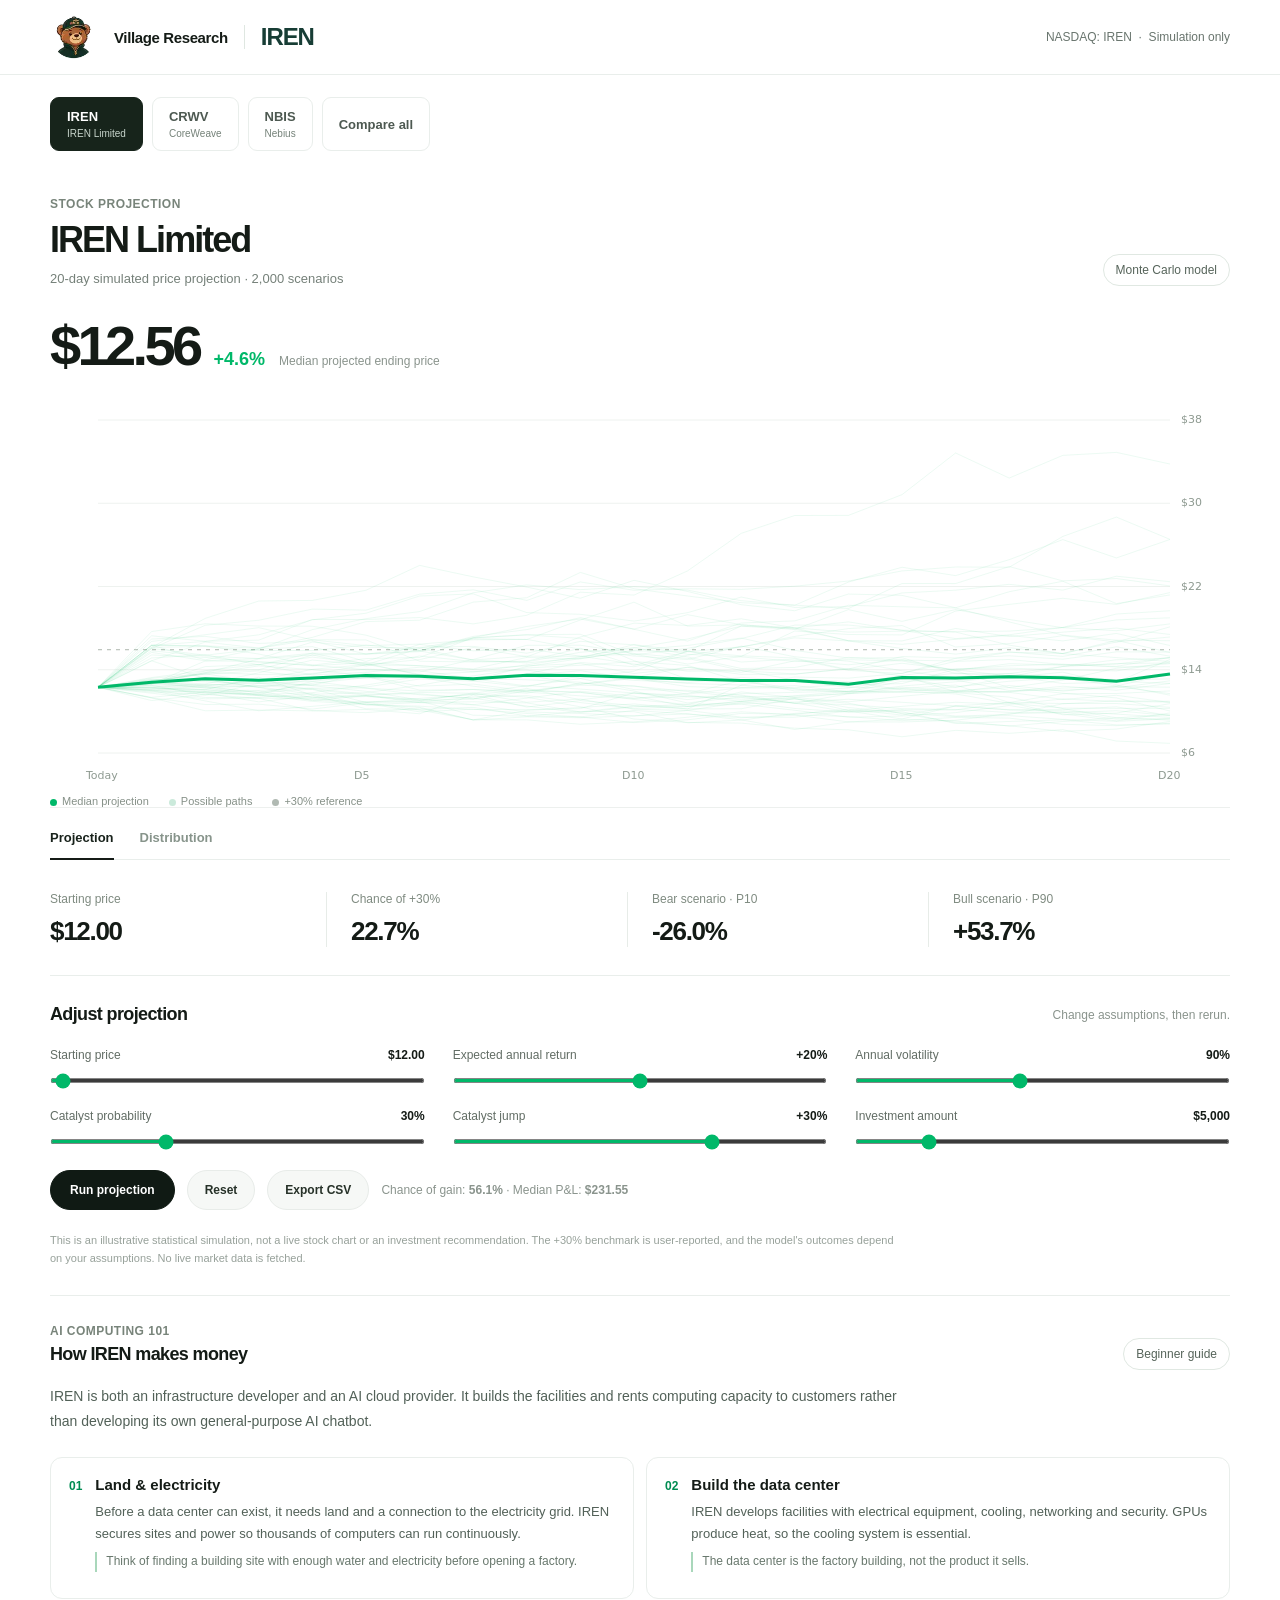
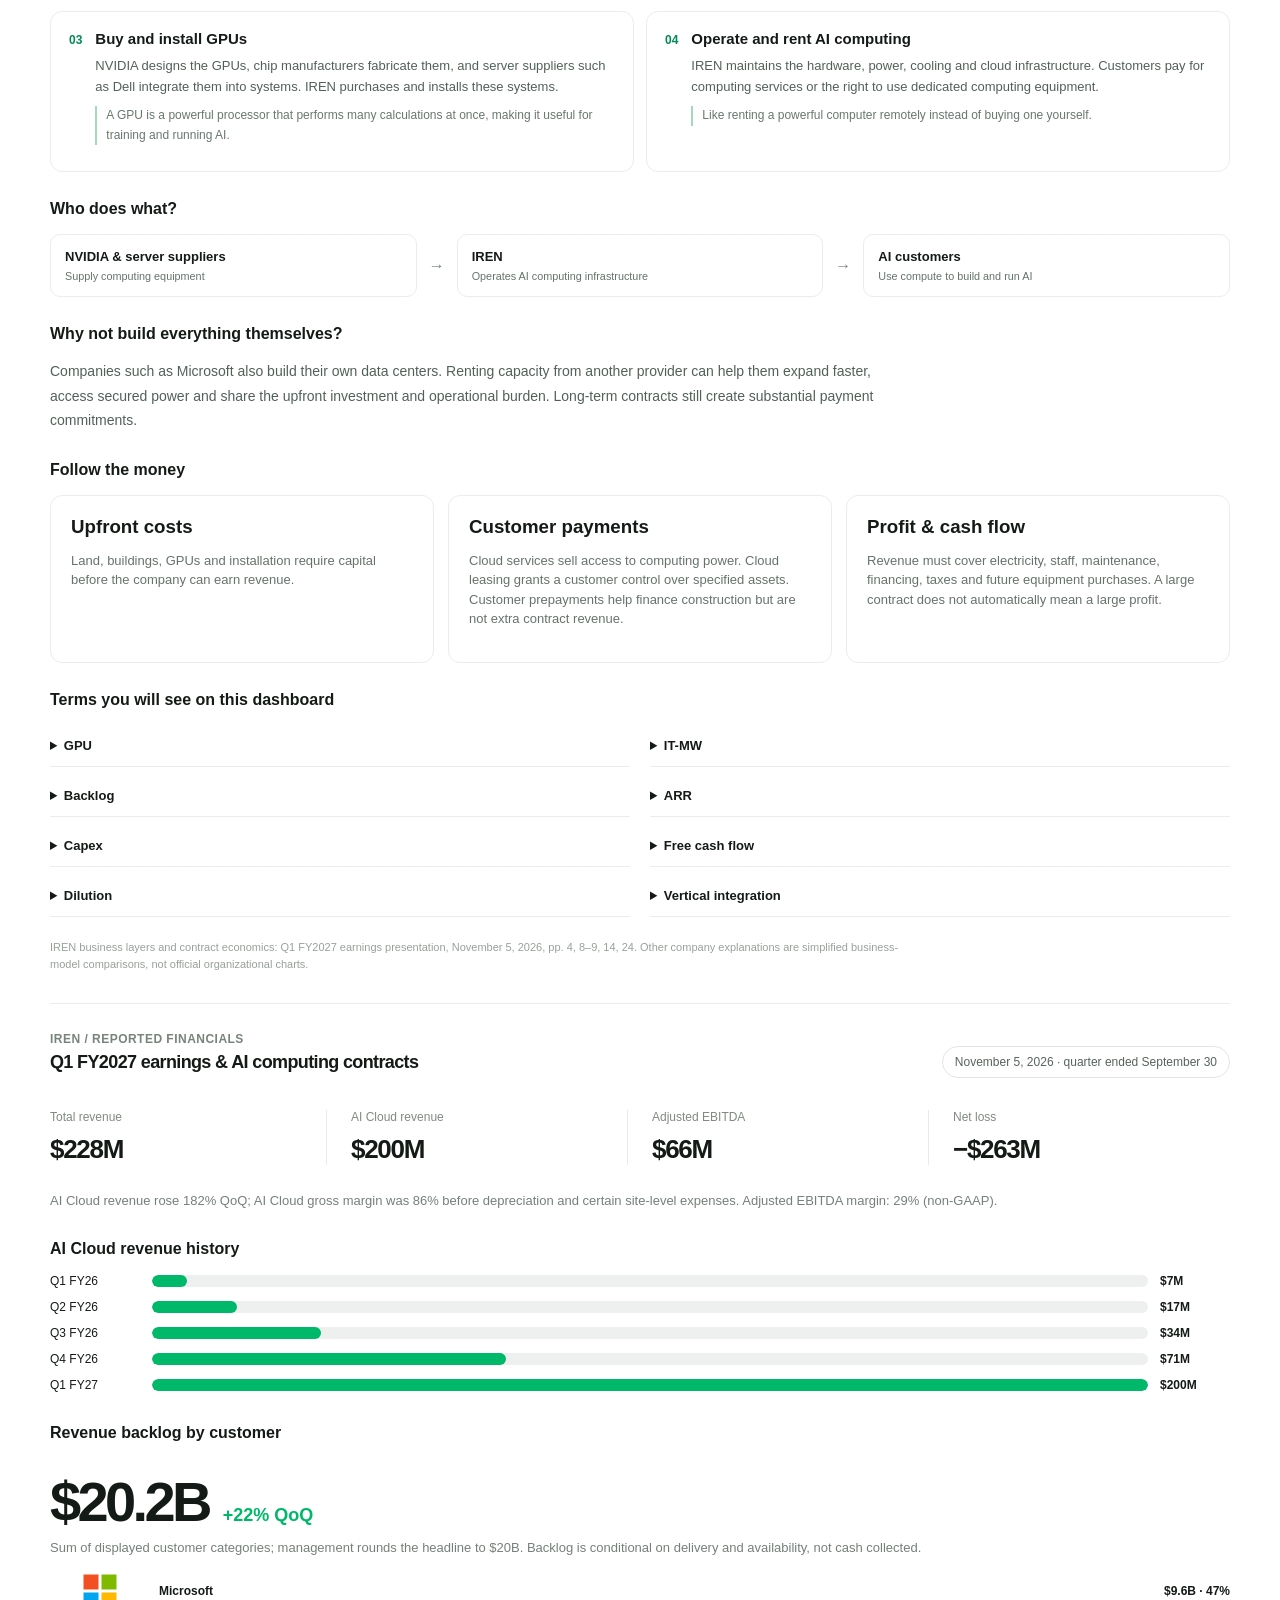
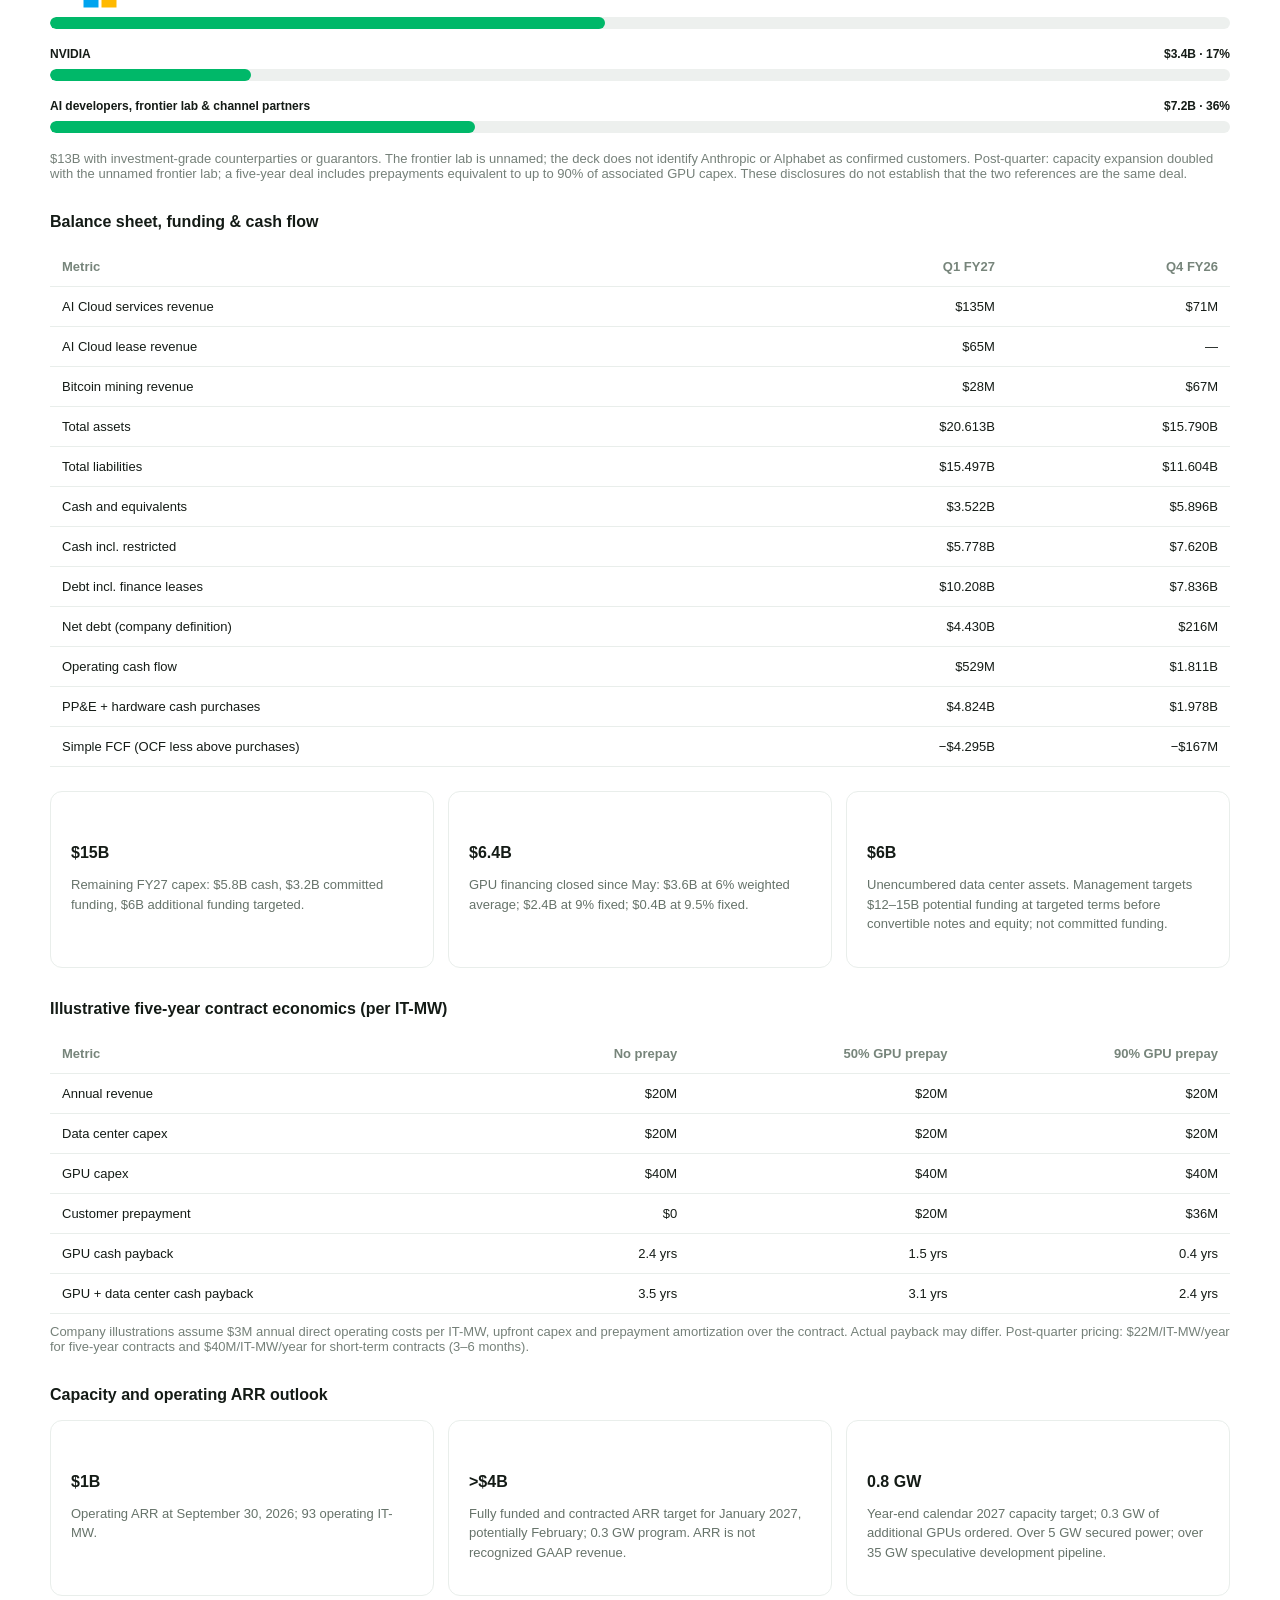
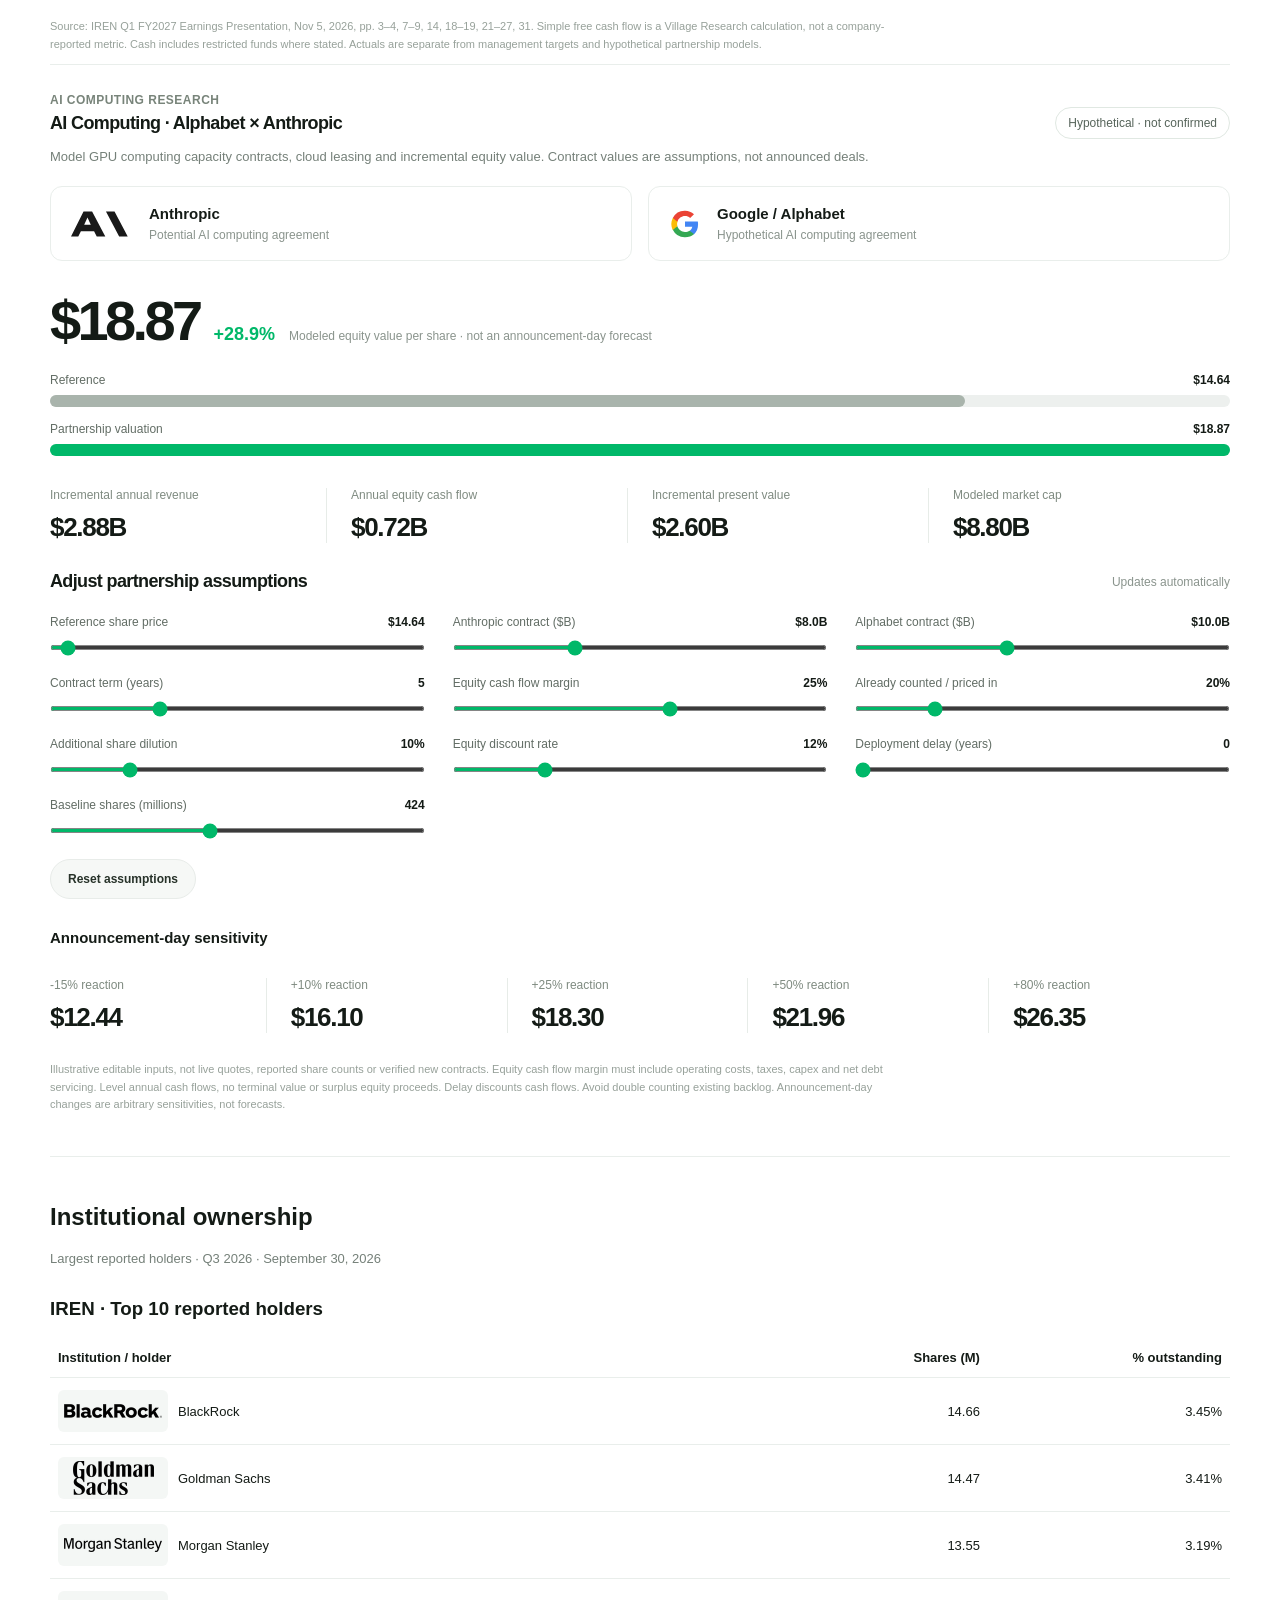
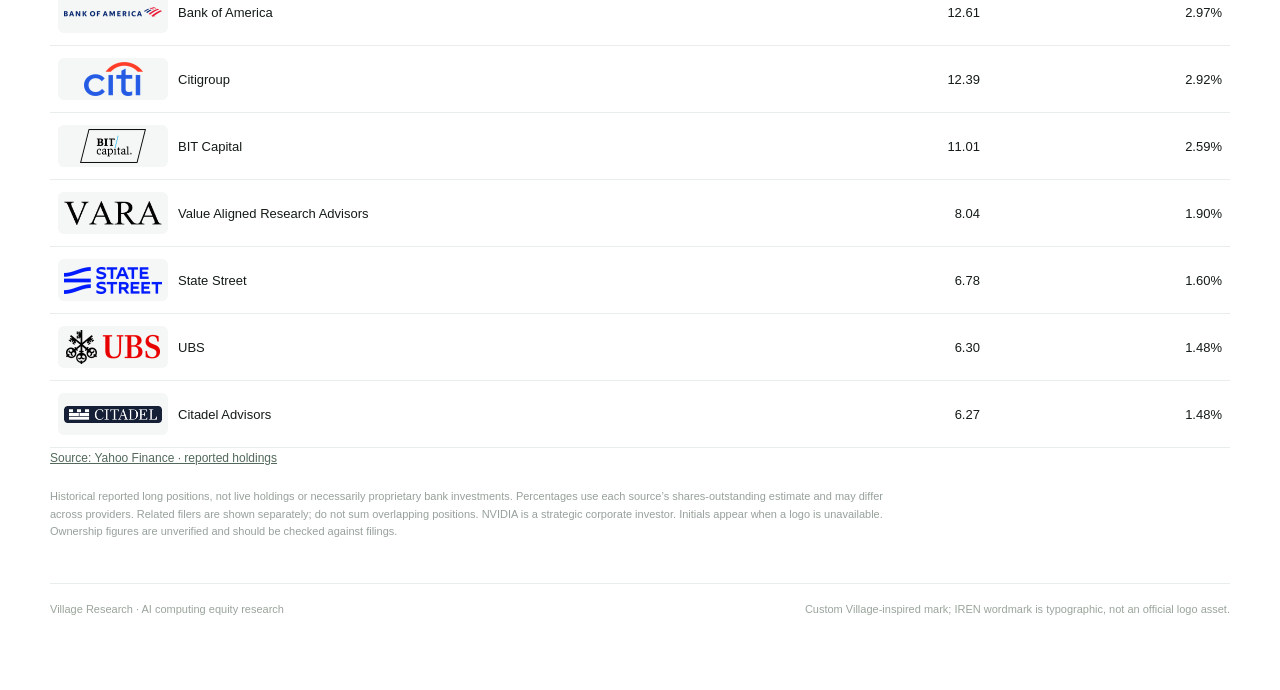
==== commit 3201d719: "Serve institutional ownership logos from local assets" ====
--- a/index.html
+++ b/index.html
@@ -29,4 +29,117 @@
 $('run').addEventListener('click',simulate);$('reset').addEventListener('click',()=>{for(const id of inputs)$(id).value=defaults[id];labels();simulate();});$('export').addEventListener('click',exportCSV);$('pathsMode').addEventListener('click',()=>setMode('paths'));$('distMode').addEventListener('click',()=>setMode('dist'));inputs.forEach(id=>$(id).addEventListener('input',labels));window.addEventListener('resize',draw);labels();simulate();
 </script><script>(()=>{const f=[["pbase","Reference share price",1,100,0.01,14.64,"$"],["pant","Anthropic contract ($B)",0,25,0.5,8,"$"],["pgoog","Alphabet contract ($B)",0,25,0.5,10,"$"],["pterm","Contract term (years)",3,10,1,5,""],["pmargin","Equity cash flow margin",-10,50,5,25,"%"],["poverlap","Already counted / priced in",0,100,5,20,"%"],["pdil","Additional share dilution",0,50,5,10,"%"],["prate","Equity discount rate",8,25,1,12,"%"],["pdelay","Deployment delay (years)",0,5,1,0,""],["pshares","Baseline shares (millions)",100,1000,1,424,""]],el=id=>document.getElementById(id),money=n=>n.toLocaleString('en-US',{style:'currency',currency:'USD'}),bn=n=>"$"+n.toFixed(2)+"B";function update(){const v=Object.fromEntries(f.map(([id])=>[id,Number(el(id).value)]));for(const [id,label,min,max,step,def,unit] of f){el(id+'Val').textContent=id==='pbase'?money(v[id]):(id==='pant'||id==='pgoog')?String.fromCharCode(36)+v[id].toFixed(1)+'B':v[id]+unit;}const rev=(v.pant+v.pgoog)*(1-v.poverlap/100)/v.pterm,cf=rev*v.pmargin/100,r=v.prate/100,pv=cf*(1-(1+r)**(-v.pterm))/r/(1+r)**v.pdelay,cap=v.pbase*v.pshares/1000+pv,price=Math.max(0,cap)/(v.pshares/1000*(1+v.pdil/100)),change=(price/v.pbase-1)*100;el('pprice').textContent=money(price);el('pchange').textContent=(change>=0?'+':'')+change.toFixed(1)+'%';el('pchange').style.color=change>=0?'#00b869':'#b94c4c';for(const [id,n] of [['prev',rev],['pfcf',cf],['ppv',pv],['pcap',Math.max(0,cap)]])el(id).textContent=bn(n);el('pbars').innerHTML=[['Reference',v.pbase],['Partnership valuation',price]].map(([name,n])=>'<div><div class="controlTop"><span>'+name+'</span><strong>'+money(n)+'</strong></div><div style="height:12px;background:#edf0ee;border-radius:8px;margin-top:8px"><div style="height:100%;border-radius:8px;background:'+(name==='Reference'?'#a9b4ac':'#00b869')+';width:'+(n/Math.max(v.pbase,price)*100)+'%"></div></div></div>').join('');el('preactions').innerHTML=[-15,10,25,50,80].map(n=>'<div class="metric"><div class="metriclabel">'+(n>0?'+':'')+n+'% reaction</div><div class="metricvalue">'+money(v.pbase*(1+n/100))+'</div></div>').join('');}f.forEach(([id])=>el(id).addEventListener('input',update));el('preset').addEventListener('click',()=>{f.forEach(([id,l,min,max,step,val])=>el(id).value=val);update()});update();})();</script><script>
 (()=>{const q=id=>document.getElementById(id), names={IREN:'IREN Limited',CRWV:'CoreWeave',NBIS:'Nebius Group'}, descriptions={IREN:'Power and vertically integrated AI infrastructure',CRWV:'GPU cloud platform and large enterprise workloads',NBIS:'Full-stack AI cloud and developer infrastructure'}, risks={IREN:'Power delivery, GPU capital expenditure and dilution',CRWV:'Debt servicing, customer concentration and capacity expansion',NBIS:'Expansion spending, utilization and execution'}, customers={IREN:['Anthropic','Google / Alphabet'],CRWV:['New enterprise agreement A','New enterprise agreement B'],NBIS:['New hyperscaler agreement A','New enterprise agreement B']}, colors={IREN:'#00a868',CRWV:'#5679be',NBIS:'#b68a35'}, money=n=>n.toLocaleString('en-US',{style:'currency',currency:'USD'}), pc=n=>(n>=0?'+':'')+n.toFixed(1)+'%', state={}, originals={cards:document.querySelector('.partnerLogos').innerHTML,heading:q('partnerships').querySelector('h2').textContent,title:document.querySelector('.market h1').textContent};const ids=['start','drift','vol','prob','jump','invest','pbase','pant','pgoog','pterm','pmargin','poverlap','pdil','prate','pdelay','pshares'];let active='IREN';q('start').max=500;q('start').step=.01;q('pbase').max=500;q('pshares').min=1;const base={start:100,drift:20,vol:90,prob:30,jump:30,invest:5000,pbase:100,pant:5,pgoog:5,pterm:5,pmargin:20,poverlap:0,pdil:10,prate:12,pdelay:1,pshares:400};state.IREN=Object.fromEntries(ids.map(id=>[id,+q(id).value]));state.CRWV={...base,vol:85,pshares:400};state.NBIS={...base,vol:95,pshares:250};function store(){if(active!=='ALL')state[active]=Object.fromEntries(ids.map(id=>[id,+q(id).value]));}function valuation(v){const rev=(v.pant+v.pgoog)*(1-v.poverlap/100)/v.pterm,r=v.prate/100,pv=rev*v.pmargin/100*(1-(1+r)**(-v.pterm))/r/(1+r)**v.pdelay;return Math.max(0,v.pbase*v.pshares/1000+pv)/(v.pshares/1000*(1+v.pdil/100));}function sample(v){let out=[];for(let j=0;j<2000;j++){let p=v.start;const hit=Math.random()<v.prob/100;for(let d=0;d<20;d++){let z=Math.sqrt(-2*Math.log(1-Math.random()))*Math.cos(2*Math.PI*Math.random());p*=Math.exp((v.drift/100-.5*(v.vol/100)**2)/252+v.vol/100/Math.sqrt(252)*z);if(d===0&&hit)p*=1+v.jump/100;}out.push((p/v.start-1)*100);}out.sort((a,b)=>a-b);return [out[199],out[999],out[1799]];}function compare(){const data=Object.keys(names).map(k=>({k,v:state[k],ret:sample(state[k])}));q('peerSummary').innerHTML='<div class="eyebrow">AI COMPUTING / PEER RESEARCH</div><h1>Compare all</h1><p class="sub">Normalized 20-day return ranges and incremental contract valuations using each saved company scenario.</p><p class="footnote">All inputs are illustrative editable assumptions, not live prices, reported share counts or verified future deals. Select a company to change its inputs and run its model.</p><div class="peergrid">'+data.map(({k,v,ret})=>'<article class="peerCard"><div class="eyebrow" style="color:'+colors[k]+'">'+k+'</div><h3>'+names[k]+'</h3><p>'+descriptions[k]+'</p><dl><dt>Reference price</dt><dd>'+money(v.pbase)+'</dd><dt>Partnership value per share</dt><dd>'+money(valuation(v))+'</dd><dt>Incremental valuation change</dt><dd>'+pc((valuation(v)/v.pbase-1)*100)+'</dd><dt>20-day bear / median / bull</dt><dd>'+ret.map(pc).join(' / ')+'</dd></dl><p><strong>Key risks</strong><br>'+risks[k]+'</p></article>').join('')+'</div><h2>20-day return range</h2><div id="peerRanges"></div><p class="footnote">P10 / P50 / P90 from 2,000 independently simulated paths per company; not a forecast or probability of a real-world outcome. No cross-stock correlation modeled.</p>';const min=Math.min(-1,...data.map(d=>d.ret[0])),max=Math.max(1,...data.map(d=>d.ret[2])),pos=x=>(x-min)/(max-min)*100;q('peerRanges').innerHTML=data.map(({k,ret})=>'<div style="margin:22px 0"><div class="controlTop"><strong>'+k+'</strong><span>'+ret.map(pc).join(' · ')+'</span></div><div style="height:26px;position:relative;background:#f1f4f2;border-radius:5px;margin-top:8px"><div style="position:absolute;left:'+pos(0)+'%;height:100%;border-left:1px dashed #7c8980"></div><div style="position:absolute;left:'+pos(ret[0])+'%;width:'+(pos(ret[2])-pos(ret[0]))+'%;height:12px;top:7px;background:'+colors[k]+';opacity:.4;border-radius:6px"></div><div style="position:absolute;left:'+pos(ret[1])+'%;height:24px;top:1px;border-left:3px solid '+colors[k]+'"></div></div></div>').join('');}function select(k){store();active=k;q('q1earnings').hidden=k!=='IREN';q('crwvEarnings').hidden=k!=='CRWV';q('nbisEarnings').hidden=k!=='NBIS';document.querySelectorAll('[data-company]').forEach(b=>{b.classList.toggle('selected',b.dataset.company===k);b.setAttribute('aria-pressed',String(b.dataset.company===k));});q('peerSummary').hidden=k!=='ALL';q('individualResearch').hidden=k==='ALL';if(k==='ALL'){compare();return;}document.querySelector('.iren').textContent=k;document.querySelector('.right').textContent='NASDAQ: '+k+' · Simulation only';document.querySelector('.market h1').textContent=names[k];document.querySelector('.market .sub').textContent=descriptions[k]+' · 20-day simulation';q('partnerships').querySelector('h2').textContent=k==='IREN'?originals.heading:names[k]+' · AI computing contract valuation';document.querySelector('.partnerLogos').innerHTML=k==='IREN'?originals.cards:customers[k].map((n,i)=>'<div class="partnerCard"><strong style="color:'+colors[k]+'">'+k+'</strong><div><strong>'+n+'</strong><div class="quiet">Illustrative incremental contract, not a reported deal</div></div></div>').join('');document.querySelector('label[for=pant]').textContent=customers[k][0]+' contract ($B)';document.querySelector('label[for=pgoog]').textContent=customers[k][1]+' contract ($B)';ids.forEach(id=>q(id).value=state[k][id]);q('start').dispatchEvent(new Event('input'));q('pbase').dispatchEvent(new Event('input'));q('run').click();}document.querySelectorAll('[data-company]').forEach(b=>b.addEventListener('click',()=>select(b.dataset.company)));q('reset').addEventListener('click',()=>{if(active!=='IREN'){['start','drift','vol','prob','jump','invest'].forEach(id=>q(id).value=base[id]);q('start').dispatchEvent(new Event('input'));q('run').click();}});q('preset').addEventListener('click',()=>{if(active!=='IREN'){ids.filter(id=>id.startsWith('p')&&id!=='prob').forEach(id=>q(id).value=base[id]);q('pbase').dispatchEvent(new Event('input'));}});document.querySelector('.market .quiet').title='Illustrative simulated price, not a live market quote';q('partnerships').querySelector('.footnote').textContent='Illustrative editable inputs, not live quotes, reported share counts or verified new contracts. Equity cash flow margin must include operating costs, taxes, capex and net debt servicing. Level annual cash flows, no terminal value or surplus equity proceeds. Delay discounts cash flows. Avoid double counting existing backlog. Announcement-day changes are arbitrary sensitivities, not forecasts.';})();
-</script><script>(()=>{const content={IREN:["How IREN makes money","IREN controls three major layers: land and power, data centers, and AI Cloud. It also purchases and operates GPUs to rent computing capacity.","IREN",["Secure land and power","Build and own data centers","Purchase and install GPUs","Operate and rent AI computing"],["IREN secures sites and grid connections before construction.","IREN develops and operates its own facilities with power and cooling infrastructure.","IREN purchases server systems containing GPUs and installs them at its facilities.","Customers pay for access to AI computing or dedicated leased equipment."]],CRWV:["How CoreWeave makes money","CoreWeave focuses on GPU cloud computing for AI developers and enterprise customers. It operates computing infrastructure across facilities, including leased capacity.","CoreWeave",["Access sites and electricity","Develop or lease data center capacity","Deploy GPU clusters","Sell cloud computing services"],["CoreWeave works with infrastructure and power partners to obtain capacity.","It uses data center capacity from a mix of infrastructure arrangements rather than relying only on land it owns.","It installs GPU clusters, high-speed networking and specialized cloud software.","Customers purchase computing capacity for training and running AI workloads."]],NBIS:["How Nebius makes money","Nebius provides a full-stack AI cloud: infrastructure plus software and developer tools that help customers run AI workloads.","Nebius",["Secure infrastructure capacity","Build or contract data center capacity","Deploy GPU systems","Provide AI cloud and developer tools"],["Nebius secures power and infrastructure capacity for expansion.","It uses owned and third-party facilities to host computing equipment.","It deploys GPU clusters and networking to support large AI workloads.","Customers pay for AI compute and cloud services that help them develop and run models."]]};const section=document.getElementById("businessExplainer"),cards=section.querySelectorAll(".learnStep");const analogies=["The site needs reliable electricity before the computers can run.","The facility houses and cools the computers.","A GPU is a powerful processor that performs many calculations at once.","Customers rent computing capacity rather than purchasing every machine themselves."];function refresh(k){if(!content[k])return;const [title,intro,name,titles,descs]=content[k];document.getElementById("learnTitle").textContent=title;document.getElementById("learnIntro").textContent=intro;document.getElementById("learnProvider").textContent=name;cards.forEach((c,i)=>{c.querySelector("h3").textContent=titles[i];c.querySelector("p").textContent=descs[i];c.querySelector(".learnAnalogy").textContent=analogies[i]});}document.querySelectorAll("[data-company]").forEach(b=>b.addEventListener("click",()=>refresh(b.dataset.company)));})();</script><style>#institutionalOwnership{margin:42px 0;border-top:1px solid var(--line);padding-top:26px}.io-grid{display:grid;gap:24px}.io-table{width:100%;border-collapse:collapse;font-size:13px}.io-table th,.io-table td{text-align:right;padding:12px 8px;border-bottom:1px solid var(--line);font-variant-numeric:tabular-nums}.io-table th:first-child,.io-table td:first-child{text-align:left}.io-name{display:flex;align-items:center;gap:10px}.io-logo{width:110px;height:42px;flex:0 0 110px;display:grid;place-items:center;background:#f4f7f5;border-radius:6px;font-size:10px;font-weight:750;overflow:hidden}.io-logo img{width:26px;height:26px;object-fit:contain}.io-scroll{overflow-x:auto}.io-source{color:#52695b;font-size:12px}</style><script>(()=>{const data={"IREN":[["BlackRock",14.66,3.45,"blackrock.com"],["Goldman Sachs",14.47,3.41,"goldmansachs.com"],["Morgan Stanley",13.55,3.19,"morganstanley.com"],["Bank of America",12.61,2.97,"bankofamerica.com"],["Citigroup",12.39,2.92,"citigroup.com"],["BIT Capital",11.01,2.59,"bitcap.com"],["Value Aligned Research Advisors",8.04,1.9,""],["State Street",6.78,1.6,"statestreet.com"],["UBS",6.3,1.48,"ubs.com"],["Citadel Advisors",6.27,1.48,"citadel.com"]],"CRWV":[["Magnetar Financial",47.69,10.24,"magnetar.com"],["NVIDIA (strategic investor)",47.21,10.13,"nvidia.com"],["BlackRock",29.72,6.38,"blackrock.com"],["Vanguard Portfolio Management",17.88,3.84,"vanguard.com"],["Vanguard Capital Management",17.41,3.74,"vanguard.com"],["Invesco",12.67,2.72,"invesco.com"],["Value Aligned Research Advisors",11.63,2.5,""],["Aspex Management",10.31,2.21,""],["Proficio Capital Partners",9.28,1.99,"proficiocap.com"],["Two Sigma",8.48,1.82,"twosigma.com"]],"NBIS":[["LuminArx Capital Management",16.5,5.89,"luminarx.com"],["BlackRock",12.8,4.57,"blackrock.com"],["GQG Partners",10.98,3.92,"gqg.com"],["Invesco",7.63,2.72,"invesco.com"],["Fred Alger Management",6.4,2.29,"alger.com"],["Orbis Allan Gray",5.75,2.05,"orbis.com"],["Goldman Sachs",5.08,1.81,"goldmansachs.com"],["UBS",5.06,1.81,"ubs.com"],["Morgan Stanley",4.51,1.61,"morganstanley.com"],["State Street",4.41,1.58,"statestreet.com"]]},sources={IREN:'https://finance.yahoo.com/quote/IREN/holders/',CRWV:'https://finance.yahoo.com/quote/CRWV/holders/',NBIS:'https://getsignal.finance/stocks/nbis'};const section=document.createElement('section');section.id='institutionalOwnership';const heading=document.createElement('h2');heading.textContent='Institutional ownership';section.append(heading);const intro=document.createElement('p');intro.className='sub';intro.textContent='Largest reported holders · Q3 2026 · September 30, 2026';section.append(intro);const grid=document.createElement('div');grid.className='io-grid';section.append(grid);const note=document.createElement('p');note.className='footnote';note.textContent='Historical reported long positions, not live holdings or necessarily proprietary bank investments. Percentages use each source’s shares-outstanding estimate and may differ across providers. Related filers are shown separately; do not sum overlapping positions. NVIDIA is a strategic corporate investor. Brand images are supplied by third-party services; site icons or initials appear if unavailable. Ownership figures are unverified and should be checked against filings.';section.append(note);document.getElementById('partnerships').insertAdjacentElement('afterend',section);function render(key){grid.replaceChildren();for(const k of key==='ALL'?Object.keys(data):[key]){if(!data[k])continue;const block=document.createElement('div');block.className='io-scroll';const h=document.createElement('h3');h.textContent=k+' · Top 10 reported holders';block.append(h);const table=document.createElement('table');table.className='io-table';table.innerHTML='<thead><tr><th scope="col">Institution / holder</th><th scope="col">Shares (M)</th><th scope="col">% outstanding</th></tr></thead><tbody></tbody>';for(const [name,shares,pct,domain] of data[k]){const tr=table.tBodies[0].insertRow();const cell=tr.insertCell();const wrap=document.createElement('div');wrap.className='io-name';const logo=document.createElement('span');logo.className='io-logo';const initials=name.split(' ').slice(0,2).map(s=>s[0]).join('');logo.textContent=initials;if(domain){const img=document.createElement('img');img.alt='';img.loading='lazy';img.src='https://cdn.brandfetch.io/'+encodeURIComponent(domain)+'/w/200/h/80/theme/light/logo';img.onload=()=>logo.replaceChildren(img);img.onerror=()=>{if(!img.dataset.fallback){img.dataset.fallback='1';img.src='https://www.google.com/s2/favicons?sz=128&domain='+encodeURIComponent(domain);}else{logo.textContent=initials;}};}wrap.append(logo,document.createTextNode(name));cell.append(wrap);tr.insertCell().textContent=shares.toFixed(2);tr.insertCell().textContent=pct.toFixed(2)+'%';}block.append(table);const link=document.createElement('a');link.href=sources[k];link.target='_blank';link.rel='noopener noreferrer';link.className='io-source';link.textContent='Source: '+(k==='NBIS'?'GetSignal':'Yahoo Finance')+' · reported holdings';block.append(link);grid.append(block);}}document.querySelectorAll('[data-company]').forEach(b=>b.addEventListener('click',()=>render(b.dataset.company)));render('IREN');})();</script></body></html>+</script><script>(()=>{const content={IREN:["How IREN makes money","IREN controls three major layers: land and power, data centers, and AI Cloud. It also purchases and operates GPUs to rent computing capacity.","IREN",["Secure land and power","Build and own data centers","Purchase and install GPUs","Operate and rent AI computing"],["IREN secures sites and grid connections before construction.","IREN develops and operates its own facilities with power and cooling infrastructure.","IREN purchases server systems containing GPUs and installs them at its facilities.","Customers pay for access to AI computing or dedicated leased equipment."]],CRWV:["How CoreWeave makes money","CoreWeave focuses on GPU cloud computing for AI developers and enterprise customers. It operates computing infrastructure across facilities, including leased capacity.","CoreWeave",["Access sites and electricity","Develop or lease data center capacity","Deploy GPU clusters","Sell cloud computing services"],["CoreWeave works with infrastructure and power partners to obtain capacity.","It uses data center capacity from a mix of infrastructure arrangements rather than relying only on land it owns.","It installs GPU clusters, high-speed networking and specialized cloud software.","Customers purchase computing capacity for training and running AI workloads."]],NBIS:["How Nebius makes money","Nebius provides a full-stack AI cloud: infrastructure plus software and developer tools that help customers run AI workloads.","Nebius",["Secure infrastructure capacity","Build or contract data center capacity","Deploy GPU systems","Provide AI cloud and developer tools"],["Nebius secures power and infrastructure capacity for expansion.","It uses owned and third-party facilities to host computing equipment.","It deploys GPU clusters and networking to support large AI workloads.","Customers pay for AI compute and cloud services that help them develop and run models."]]};const section=document.getElementById("businessExplainer"),cards=section.querySelectorAll(".learnStep");const analogies=["The site needs reliable electricity before the computers can run.","The facility houses and cools the computers.","A GPU is a powerful processor that performs many calculations at once.","Customers rent computing capacity rather than purchasing every machine themselves."];function refresh(k){if(!content[k])return;const [title,intro,name,titles,descs]=content[k];document.getElementById("learnTitle").textContent=title;document.getElementById("learnIntro").textContent=intro;document.getElementById("learnProvider").textContent=name;cards.forEach((c,i)=>{c.querySelector("h3").textContent=titles[i];c.querySelector("p").textContent=descs[i];c.querySelector(".learnAnalogy").textContent=analogies[i]});}document.querySelectorAll("[data-company]").forEach(b=>b.addEventListener("click",()=>refresh(b.dataset.company)));})();</script><style>#institutionalOwnership{margin:42px 0;border-top:1px solid var(--line);padding-top:26px}.io-grid{display:grid;gap:24px}.io-table{width:100%;border-collapse:collapse;font-size:13px}.io-table th,.io-table td{text-align:right;padding:12px 8px;border-bottom:1px solid var(--line);font-variant-numeric:tabular-nums}.io-table th:first-child,.io-table td:first-child{text-align:left}.io-name{display:flex;align-items:center;gap:10px}.io-logo{width:110px;height:42px;flex:0 0 110px;display:grid;place-items:center;background:#f4f7f5;border-radius:6px;font-size:10px;font-weight:750;overflow:hidden}.io-logo img{width:98px;height:34px;object-fit:contain}.io-scroll{overflow-x:auto}.io-source{color:#52695b;font-size:12px}</style>
+<script>
+(() => {
+  const holders = {
+    IREN: [
+      ["BlackRock", 14.66, 3.45, "blackrock"],
+      ["Goldman Sachs", 14.47, 3.41, "goldman-sachs"],
+      ["Morgan Stanley", 13.55, 3.19, "morgan-stanley"],
+      ["Bank of America", 12.61, 2.97, "bank-of-america"],
+      ["Citigroup", 12.39, 2.92, "citi"],
+      ["BIT Capital", 11.01, 2.59, "bit-capital"],
+      ["Value Aligned Research Advisors", 8.04, 1.9, "vara"],
+      ["State Street", 6.78, 1.6, "state-street"],
+      ["UBS", 6.3, 1.48, "ubs"],
+      ["Citadel Advisors", 6.27, 1.48, "citadel"],
+    ],
+    CRWV: [
+      ["Magnetar Financial", 47.69, 10.24, "magnetar"],
+      ["NVIDIA (strategic investor)", 47.21, 10.13, "nvidia"],
+      ["BlackRock", 29.72, 6.38, "blackrock"],
+      ["Vanguard Portfolio Management", 17.88, 3.84, "vanguard"],
+      ["Vanguard Capital Management", 17.41, 3.74, "vanguard"],
+      ["Invesco", 12.67, 2.72, "invesco"],
+      ["Value Aligned Research Advisors", 11.63, 2.5, "vara"],
+      ["Aspex Management", 10.31, 2.21, "aspex"],
+      ["Proficio Capital Partners", 9.28, 1.99, "proficio"],
+      ["Two Sigma", 8.48, 1.82, "two-sigma"],
+    ],
+    NBIS: [
+      ["LuminArx Capital Management", 16.5, 5.89, "luminarx"],
+      ["BlackRock", 12.8, 4.57, "blackrock"],
+      ["GQG Partners", 10.98, 3.92, "gqg"],
+      ["Invesco", 7.63, 2.72, "invesco"],
+      ["Fred Alger Management", 6.4, 2.29, "alger"],
+      ["Orbis Allan Gray", 5.75, 2.05, "orbis"],
+      ["Goldman Sachs", 5.08, 1.81, "goldman-sachs"],
+      ["UBS", 5.06, 1.81, "ubs"],
+      ["Morgan Stanley", 4.51, 1.61, "morgan-stanley"],
+      ["State Street", 4.41, 1.58, "state-street"],
+    ],
+  };
+  const sources = {
+    IREN: 'https://finance.yahoo.com/quote/IREN/holders/',
+    CRWV: 'https://finance.yahoo.com/quote/CRWV/holders/',
+    NBIS: 'https://getsignal.finance/stocks/nbis',
+  };
+
+  const section = document.createElement('section');
+  section.id = 'institutionalOwnership';
+  const heading = document.createElement('h2');
+  heading.textContent = 'Institutional ownership';
+  const intro = document.createElement('p');
+  intro.className = 'sub';
+  intro.textContent = 'Largest reported holders · Q3 2026 · September 30, 2026';
+  const grid = document.createElement('div');
+  grid.className = 'io-grid';
+  const note = document.createElement('p');
+  note.className = 'footnote';
+  note.textContent = 'Historical reported long positions, not live holdings or necessarily proprietary bank investments. Percentages use each source’s shares-outstanding estimate and may differ across providers. Related filers are shown separately; do not sum overlapping positions. NVIDIA is a strategic corporate investor. Initials appear when a logo is unavailable. Ownership figures are unverified and should be checked against filings.';
+  section.append(heading, intro, grid, note);
+  document.getElementById('partnerships').insertAdjacentElement('afterend', section);
+
+  function render(company) {
+    grid.replaceChildren();
+    for (const ticker of company === 'ALL' ? Object.keys(holders) : [company]) {
+      const block = document.createElement('div');
+      block.className = 'io-scroll';
+      const title = document.createElement('h3');
+      title.textContent = ticker + ' · Top 10 reported holders';
+      const table = document.createElement('table');
+      table.className = 'io-table';
+      table.innerHTML = '<thead><tr><th scope="col">Institution / holder</th><th scope="col">Shares (M)</th><th scope="col">% outstanding</th></tr></thead><tbody></tbody>';
+
+      for (const [name, shares, percent, logoFile] of holders[ticker]) {
+        const row = table.tBodies[0].insertRow();
+        const nameCell = row.insertCell();
+        const nameWrap = document.createElement('div');
+        nameWrap.className = 'io-name';
+        const logo = document.createElement('span');
+        logo.className = 'io-logo';
+        logo.setAttribute('aria-hidden', 'true');
+        const initials = logoFile === 'vara'
+          ? 'VARA'
+          : name.split(' ').slice(0, 2).map(word => word[0]).join('');
+        const img = document.createElement('img');
+        img.alt = '';
+        img.loading = 'lazy';
+        img.addEventListener('error', () => { logo.textContent = initials; }, { once: true });
+        img.src = './assets/institutions/' + logoFile + '.png';
+        logo.append(img);
+
+        nameWrap.append(logo, document.createTextNode(name));
+        nameCell.append(nameWrap);
+        row.insertCell().textContent = shares.toFixed(2);
+        row.insertCell().textContent = percent.toFixed(2) + '%';
+      }
+
+      const link = document.createElement('a');
+      link.href = sources[ticker];
+      link.target = '_blank';
+      link.rel = 'noopener noreferrer';
+      link.className = 'io-source';
+      link.textContent = 'Source: ' + (ticker === 'NBIS' ? 'GetSignal' : 'Yahoo Finance') + ' · reported holdings';
+      block.append(title, table, link);
+      grid.append(block);
+    }
+  }
+
+  document.querySelectorAll('[data-company]').forEach(button => {
+    button.addEventListener('click', () => render(button.dataset.company));
+  });
+  render('IREN');
+})();
+</script></body></html>
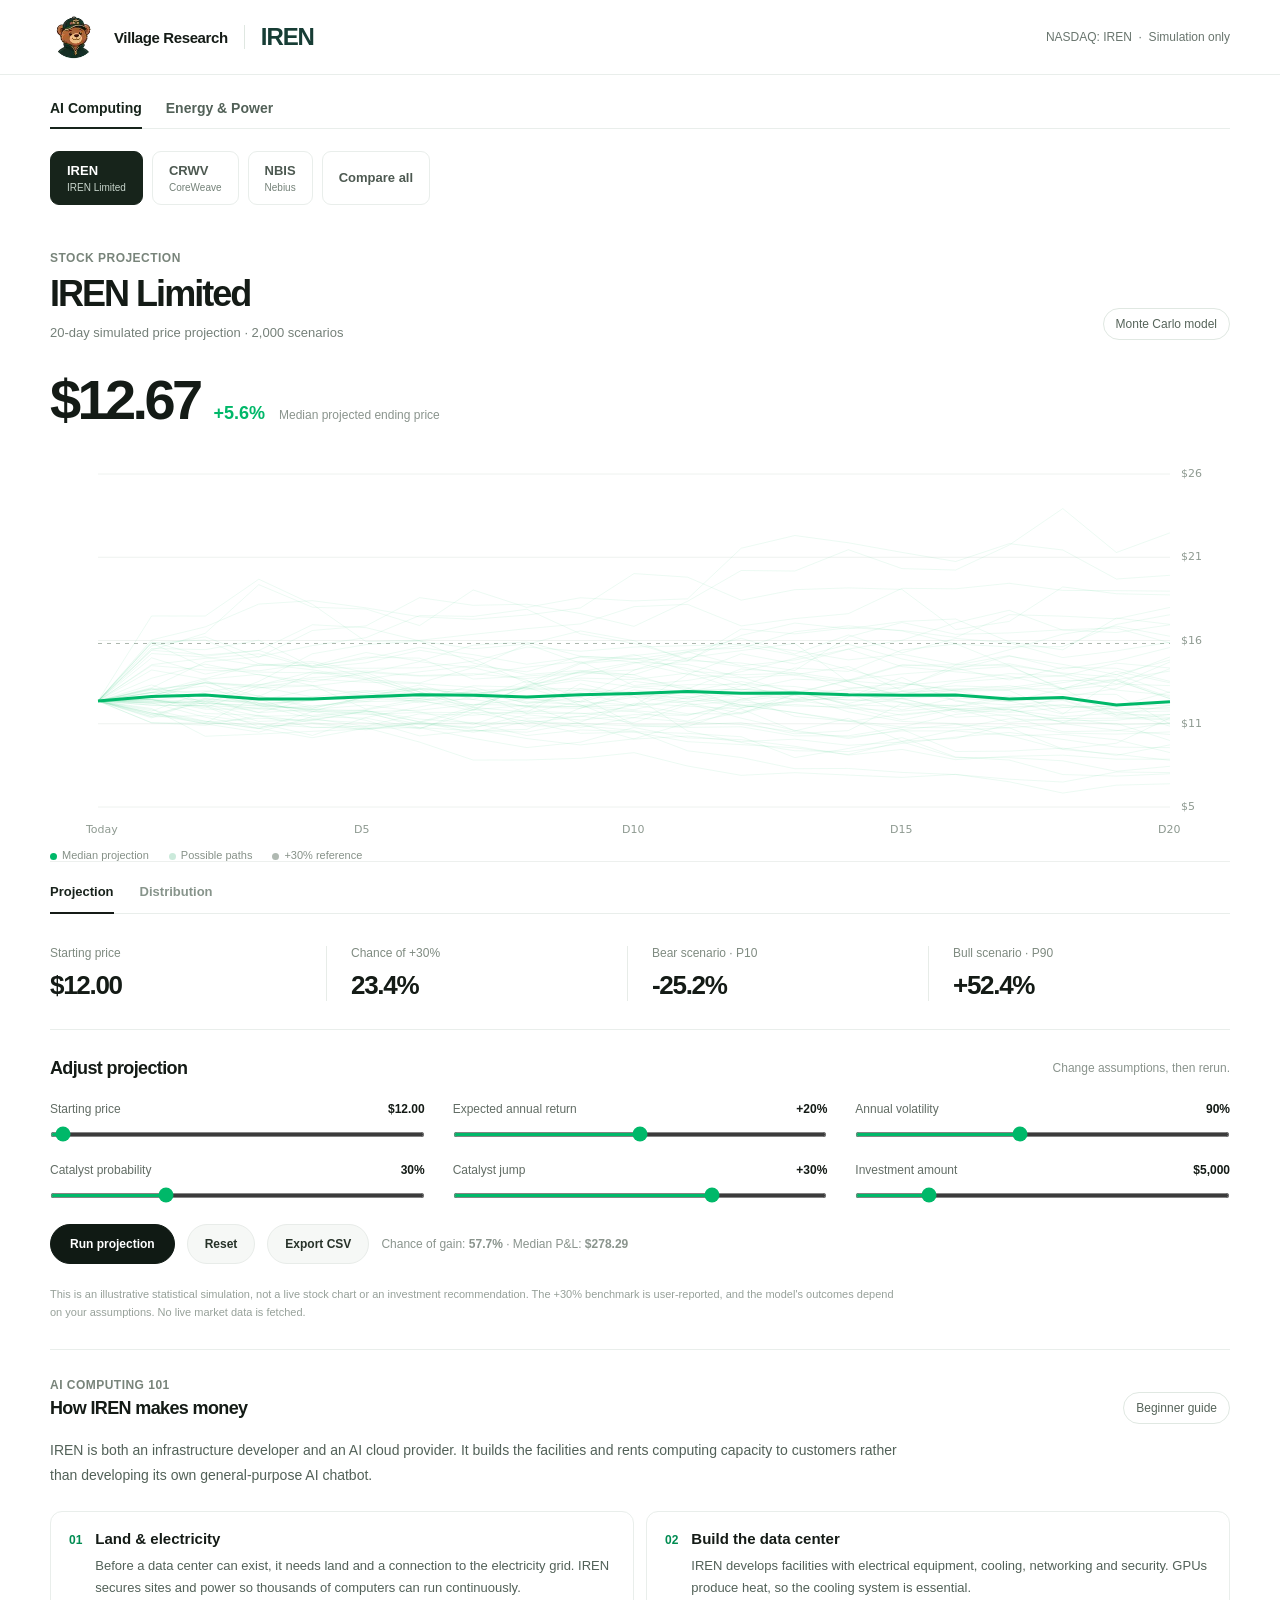
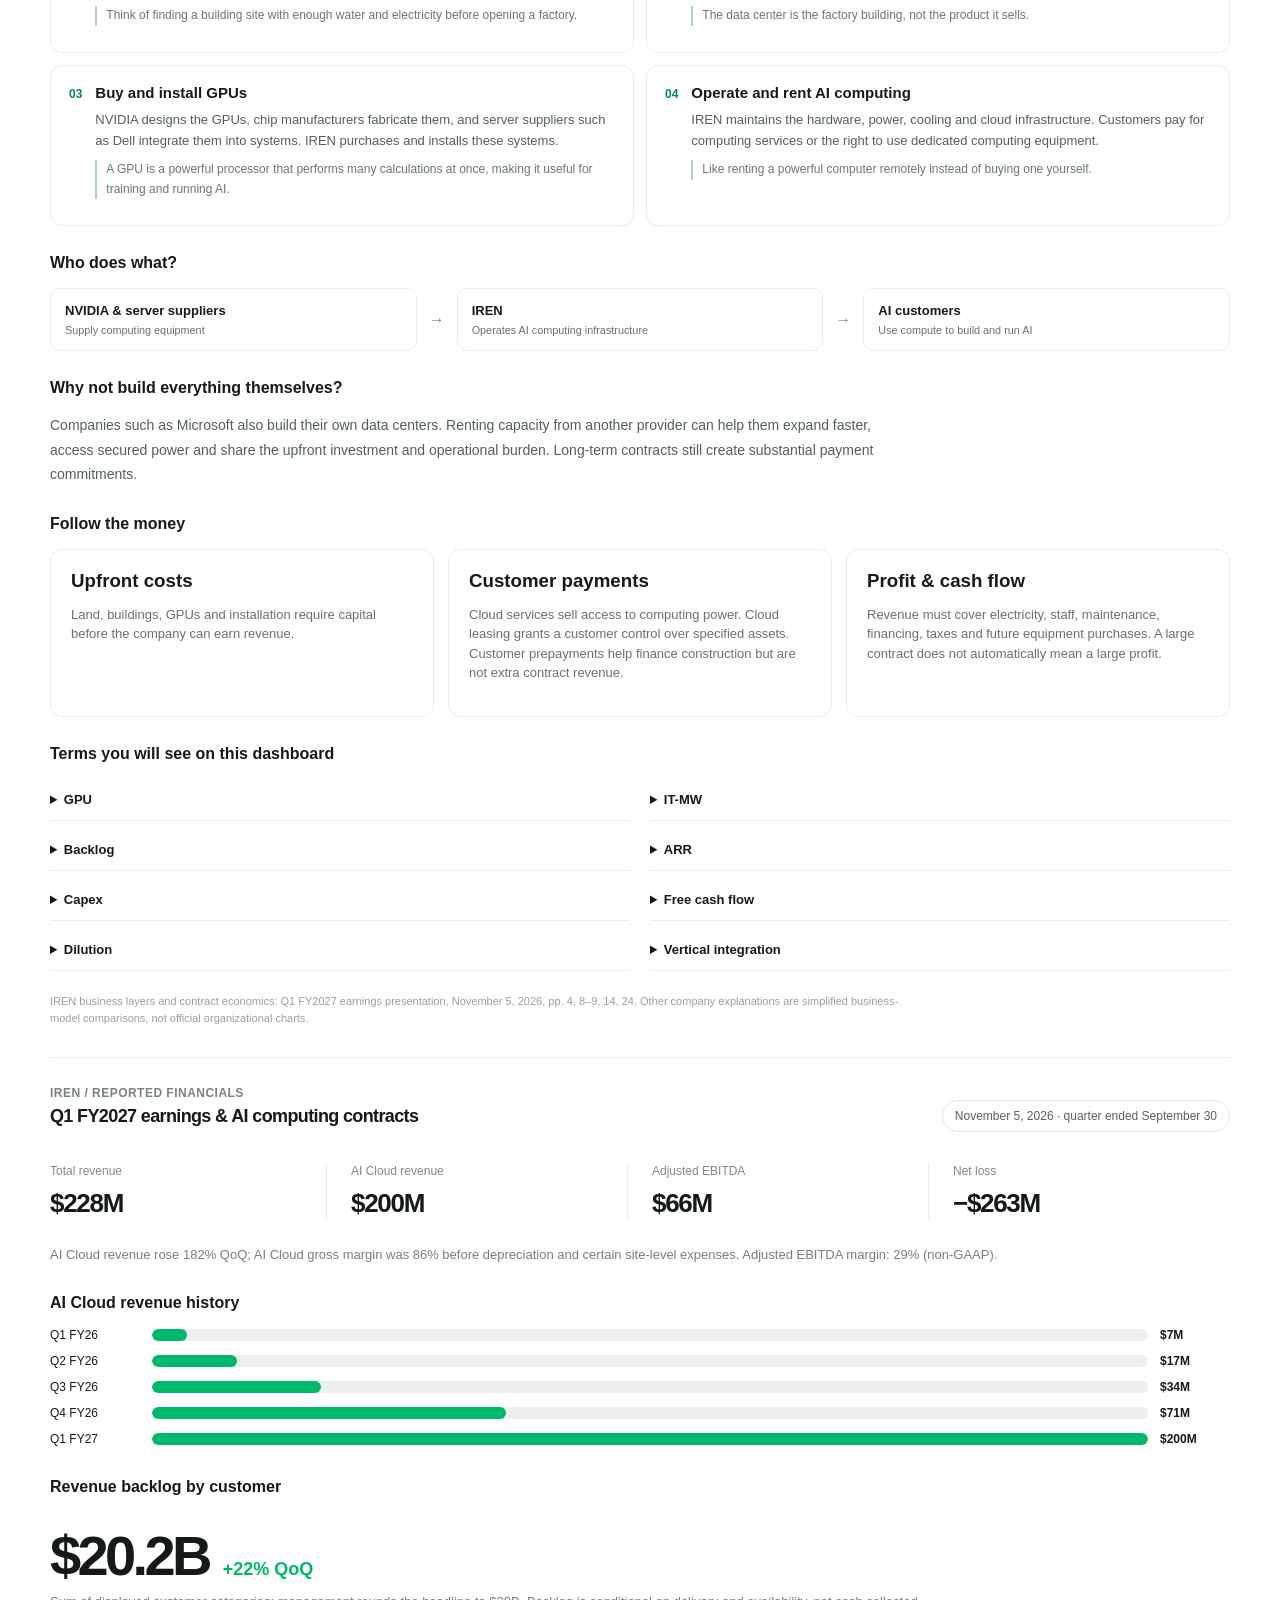
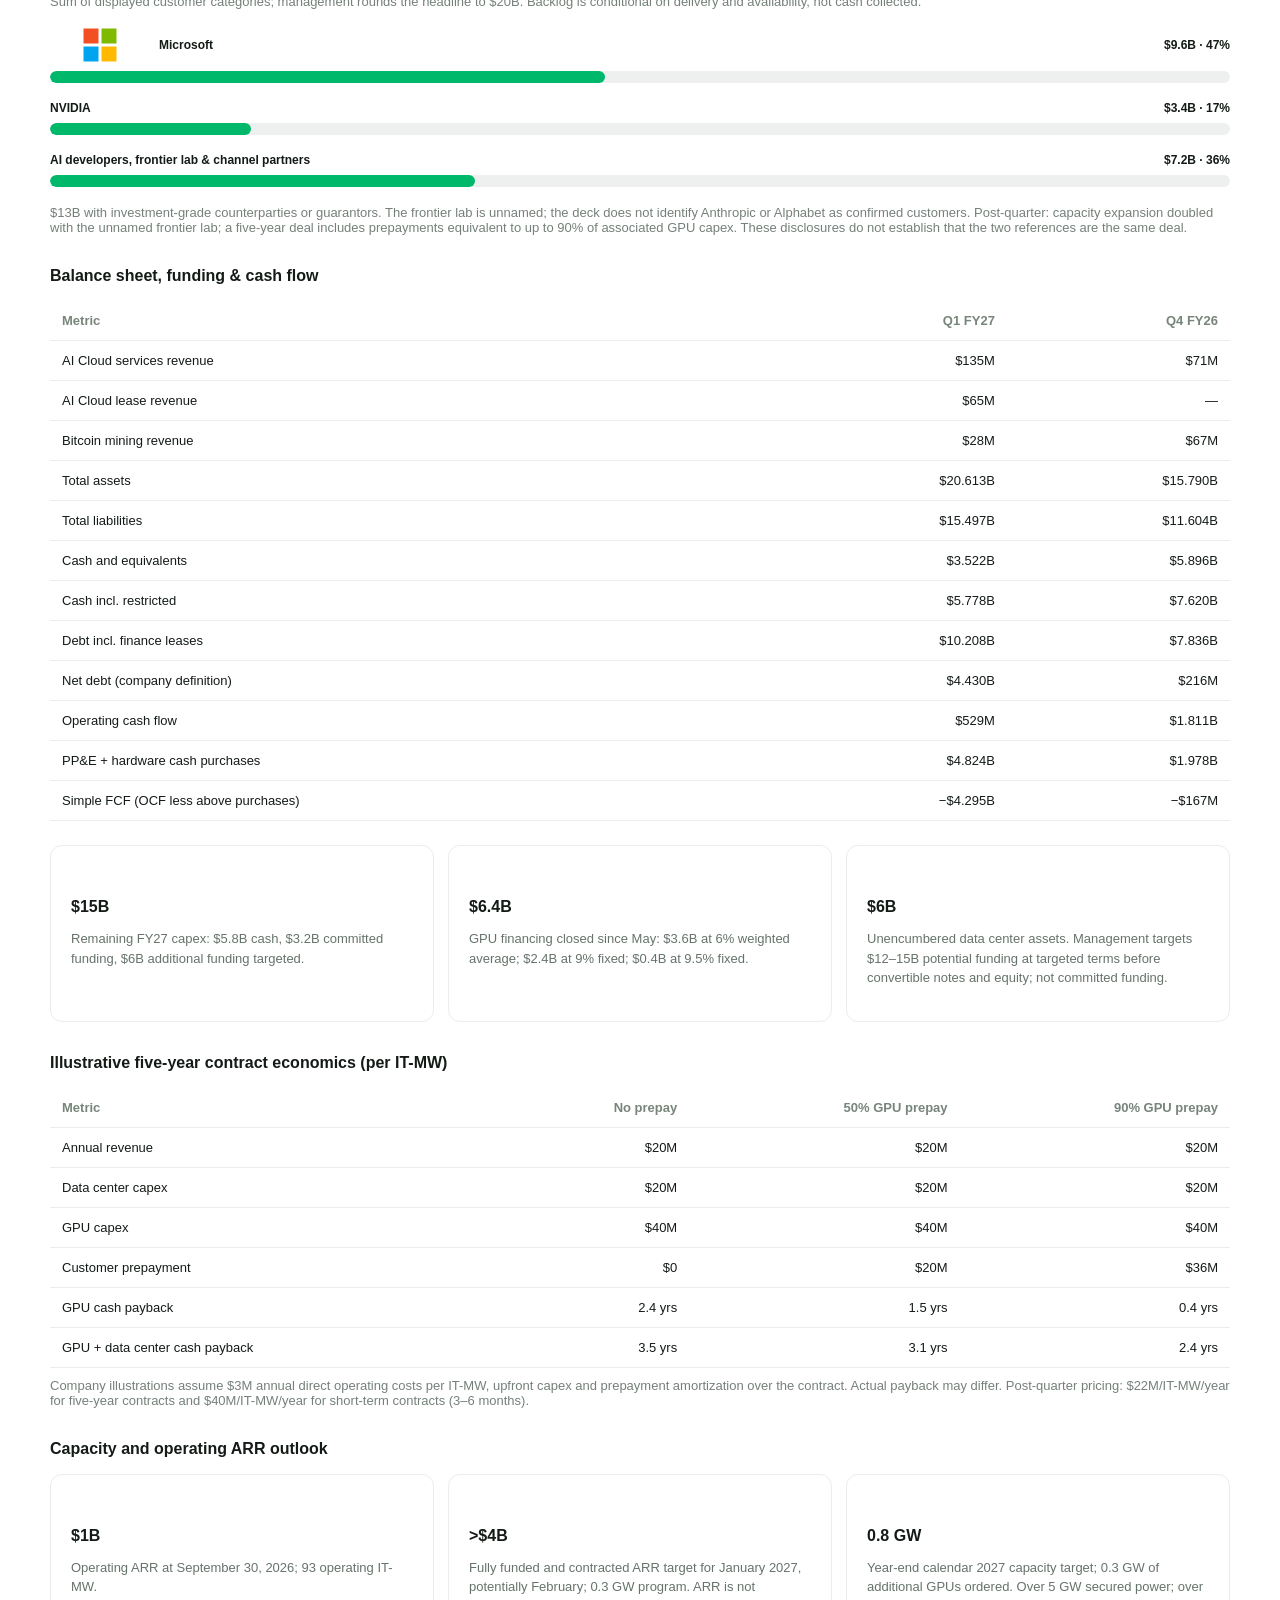
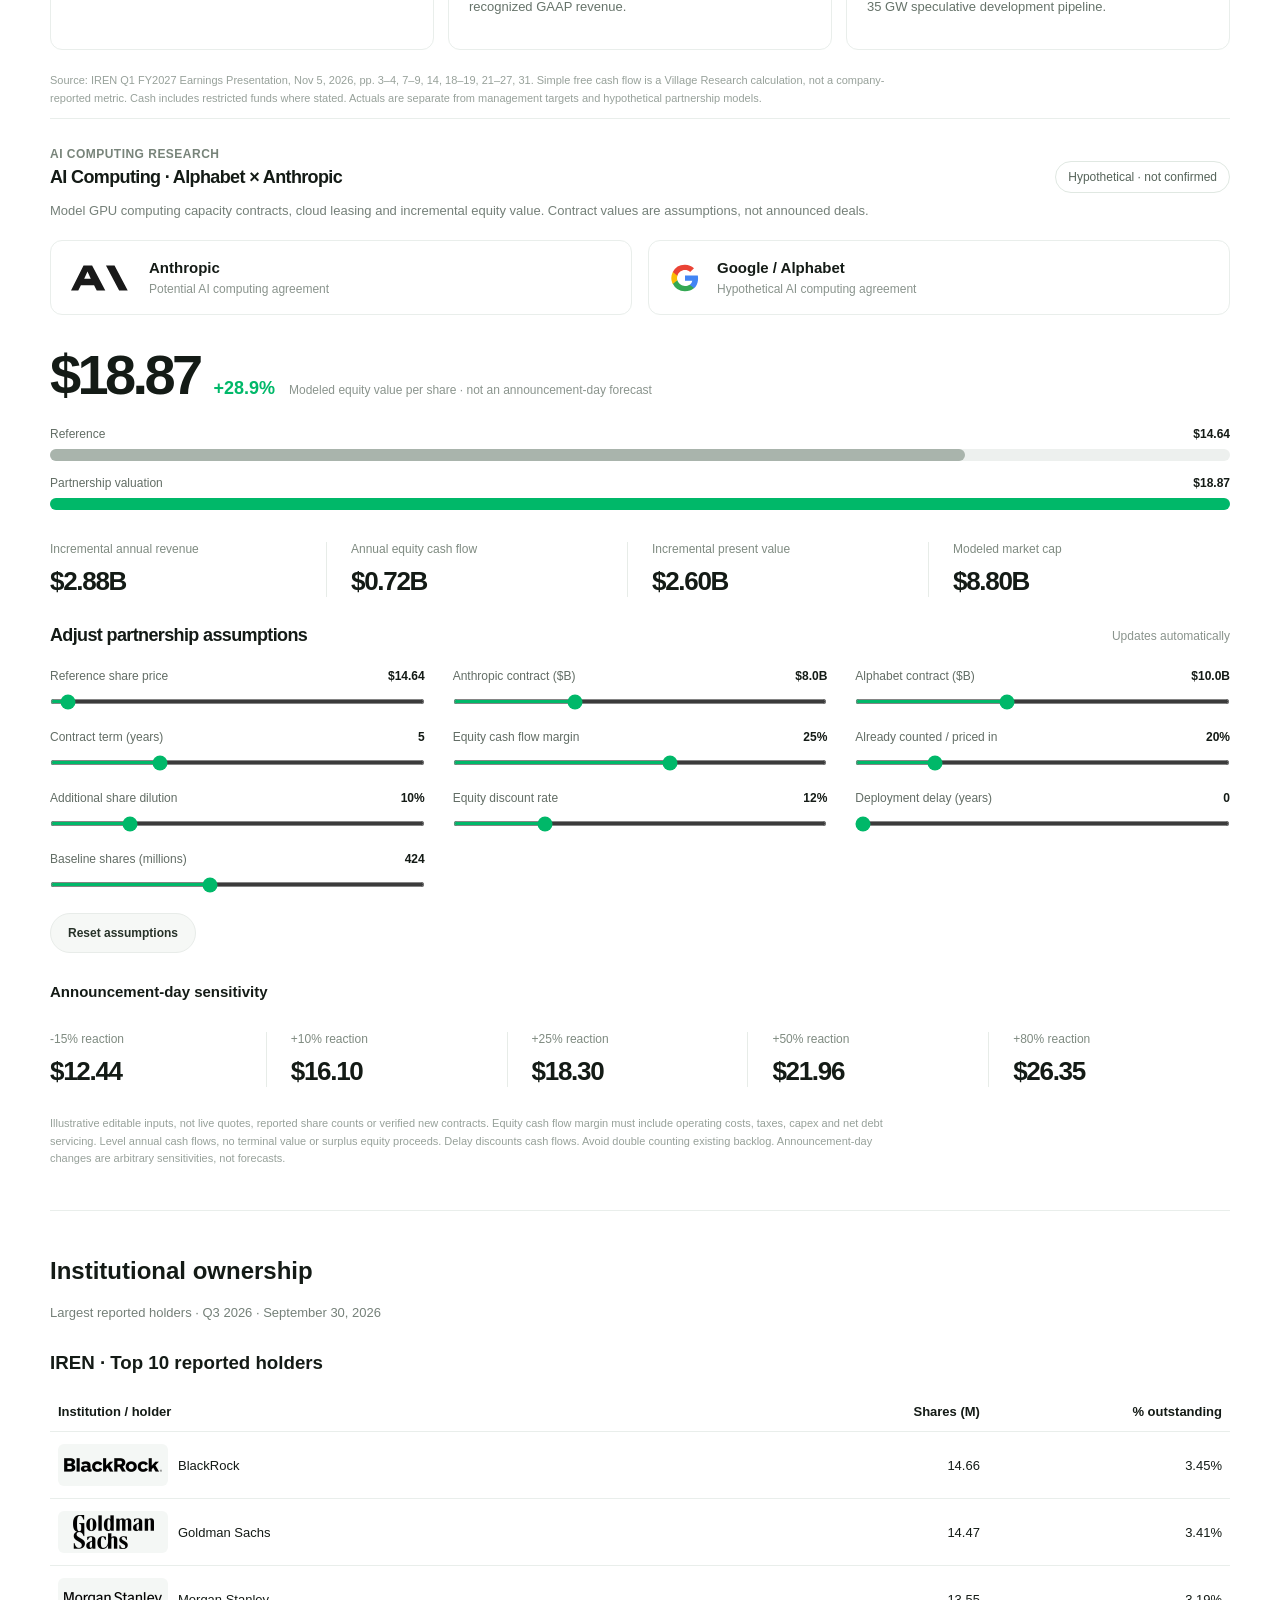
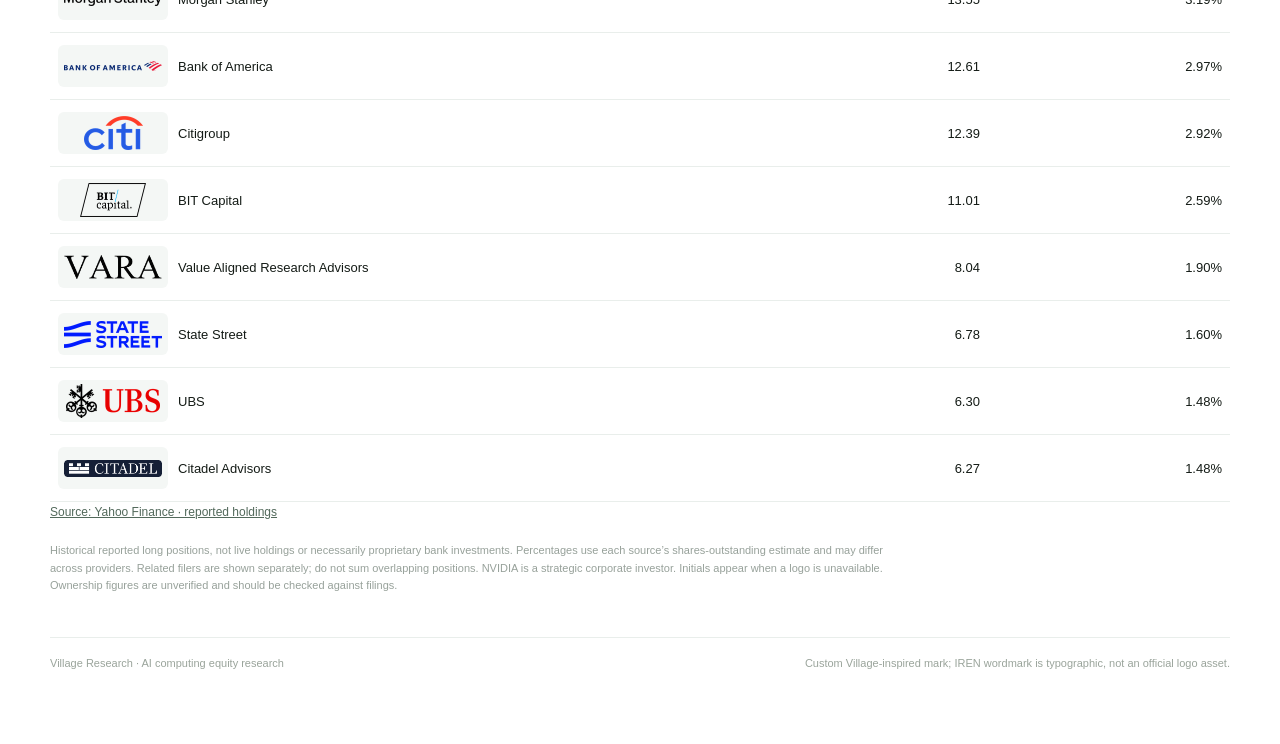
==== commit b910e832: "Add Village Research Energy & Power intelligence division" ====
--- a/index.html
+++ b/index.html
@@ -2,9 +2,12 @@
 <html lang="en"><head><meta charset="utf-8"><meta name="viewport" content="width=device-width,initial-scale=1"><meta name="theme-color" content="#ffffff"><title>AI Computing | Village Research</title>
 <style>
 :root{font-family:Inter,-apple-system,BlinkMacSystemFont,"Segoe UI",sans-serif;background:#fff;color:#141b16;--green:#00b869;--muted:#758079;--line:#e9eeeb}*{box-sizing:border-box}body{margin:0;background:#fff}[hidden]{display:none!important}button,input{font:inherit}button{cursor:pointer}main{max-width:1240px;margin:auto;padding:0 30px 75px}header{border-bottom:1px solid var(--line)}.head{height:74px;max-width:1240px;margin:auto;padding:0 30px;display:flex;align-items:center;justify-content:space-between;gap:20px}.brand{display:flex;align-items:center;gap:16px}.vmark{width:48px;height:48px;display:grid;place-items:center;flex:0 0 48px;background:transparent;overflow:visible}.brandname{font-size:15px;font-weight:750;letter-spacing:-.025em}.divider{width:1px;height:24px;background:#dfe7e1}.iren{font-weight:800;letter-spacing:-.045em;font-size:24px;color:#173d35}.right{font-size:12px;color:#69756e}.market{padding-top:46px}.eyebrow{font-size:12px;font-weight:650;color:#78847a;letter-spacing:.04em}.heading{display:flex;justify-content:space-between;gap:20px;align-items:end;margin-top:8px}h1{font-size:36px;font-weight:750;letter-spacing:-.055em;margin:0}.sub{font-size:13px;color:var(--muted);margin-top:10px}.pill{border:1px solid #e0e8e2;padding:8px 12px;border-radius:99px;font-size:12px;color:#56645a}.overview{display:flex;align-items:baseline;gap:14px;margin:32px 0 8px;flex-wrap:wrap}.price{font-size:56px;font-weight:740;letter-spacing:-.065em;line-height:1}.gain{font-weight:690;color:var(--green);font-size:18px}.quiet{font-size:12px;color:#8a948d}.canvasbox{position:relative;border-bottom:1px solid #edf0ee;padding-top:16px}.chartarea{height:390px;position:relative}canvas{display:block;width:100%;height:100%}.tabs{display:flex;gap:26px;border-bottom:1px solid var(--line);margin-top:22px}.tab{border:0;background:none;color:#87948b;font-size:13px;padding:0 0 14px;font-weight:650;position:relative}.tab.active{color:#18221b}.tab.active:after{content:"";position:absolute;bottom:-1px;left:0;right:0;height:2px;background:#151b17}.metrics{display:grid;grid-template-columns:repeat(4,1fr);gap:24px;margin:32px 0 28px}.metric{border-right:1px solid #e7ece8;padding-right:12px}.metric:last-child{border:none}.metriclabel{font-size:12px;color:#7f8b81;margin-bottom:10px}.metricvalue{font-size:26px;font-weight:710;letter-spacing:-.05em;font-variant-numeric:tabular-nums}.settingsbar{border-top:1px solid var(--line);padding-top:28px;margin-top:10px}.sectionhead{display:flex;align-items:center;justify-content:space-between;gap:12px;flex-wrap:wrap}.sectionhead h2{font-size:18px;letter-spacing:-.035em;margin:0}.controls{display:grid;grid-template-columns:repeat(3,minmax(0,1fr));gap:22px 28px;margin:23px 0 22px}.controlTop{display:flex;align-items:center;justify-content:space-between;gap:12px;font-size:12px;color:#626d65}.controlTop strong{font-size:12px;color:#141b16;font-variant-numeric:tabular-nums}input[type=range]{width:100%;margin:16px 0 4px;accent-color:#00b869;cursor:pointer;height:5px}.actions{display:flex;align-items:center;gap:12px;flex-wrap:wrap}button.cta{background:#101a14;border:1px solid #101a14;border-radius:24px;color:white;padding:12px 19px;font-size:12px;font-weight:700}button.secondary{background:#f6f8f6;border:1px solid #e8ece9;border-radius:24px;color:#273229;padding:12px 17px;font-size:12px;font-weight:650}button:hover{opacity:.78}.footnote{color:#97a19a;font-size:11px;line-height:1.6;margin-top:22px;max-width:850px}.chartlegend{display:flex;gap:20px;font-size:11px;color:#869188;margin:7px 0 0}.dot{width:7px;height:7px;display:inline-block;border-radius:50%;vertical-align:middle;margin-right:5px}.additional{display:flex;justify-content:space-between;gap:12px;flex-wrap:wrap;border-top:1px solid var(--line);margin-top:42px;padding-top:19px;color:#9aa49b;font-size:11px}@media(max-width:760px){main{padding:0 18px 40px}.head{padding:0 18px}.heading{align-items:flex-start;flex-direction:column}h1{font-size:29px}.overview .price{font-size:45px}.chartarea{height:315px}.metrics{grid-template-columns:repeat(2,1fr);gap:27px 12px}.metric:nth-child(2){border:none}.controls{grid-template-columns:repeat(2,1fr);gap:22px 16px}}@media(max-width:440px){.controls{grid-template-columns:1fr}.right{display:none}.chartarea{height:270px}.market{padding-top:28px}}
-.partnerLogos{display:grid;grid-template-columns:repeat(2,minmax(0,1fr));gap:16px;margin:22px 0}.partnerCard{display:flex;align-items:center;gap:16px;padding:18px 20px;border:1px solid var(--line);border-radius:12px;background:#fff}.partnerCard svg{flex-shrink:0}.partnerCard strong{font-size:15px}.partnerCard .quiet{margin-top:5px}@media(max-width:600px){.partnerLogos{grid-template-columns:1fr}}.companynav{display:flex;gap:9px;padding:22px 0 0;flex-wrap:wrap}.companynav button{border:1px solid var(--line);background:#fff;border-radius:9px;padding:11px 16px;color:#4d5951;font-size:13px;font-weight:700;text-align:left}.companynav button small{display:block;font-size:10px;color:#748178;margin-top:4px;font-weight:500}.companynav button.selected{border-color:#17241b;background:#17241b;color:#fff}.companynav button.selected small{color:#c8d5cc}.peerSummary{padding:38px 0}.peergrid{display:grid;grid-template-columns:repeat(3,minmax(0,1fr));gap:14px}.peerCard{border:1px solid var(--line);padding:20px;border-radius:12px}.peerCard h3{margin:0 0 6px}.peerCard p{font-size:13px;line-height:1.5;color:#66736a}.peerCard dl{font-size:13px;line-height:1.7}.peerCard dt{color:#77857b}.peerCard dd{margin:0 0 9px;font-weight:700}.peerchart{width:100%;height:260px;display:block;margin:22px 0}.peerinput{width:100%;border:1px solid var(--line);border-radius:6px;padding:8px;font:inherit}.peerSummary h2{letter-spacing:-.04em}.peerSummary .footnote{margin-bottom:15px}@media(max-width:760px){.peergrid{grid-template-columns:1fr}.companynav button{flex:1;min-width:100px}}.qbar{display:grid;grid-template-columns:90px 1fr 70px;align-items:center;gap:12px;margin:12px 0;font-size:12px}.qbar>div,.qtrack{height:12px;background:#edf0ee;border-radius:6px;overflow:hidden}.qbar i,.qtrack i{display:block;height:100%;background:#00b869;border-radius:6px}.qdeal{margin:18px 0}.qtrack{margin-top:8px}.qtablewrap{overflow-x:auto}.qtable{width:100%;border-collapse:collapse;font-size:13px;min-width:500px}.qtable td,.qtable th{text-align:right;padding:12px;border-bottom:1px solid var(--line)}.qtable td:first-child,.qtable th:first-child{text-align:left}.qtable th{color:#77857b;font-weight:600}.qtable td:not(:first-child){font-variant-numeric:tabular-nums}#q1earnings h3{font-size:16px;margin-top:32px}#q1earnings .peergrid{margin-top:15px}#crwvEarnings h3,#nbisEarnings h3{font-size:16px;margin-top:30px}#crwvEarnings .peergrid,#nbisEarnings .peergrid{margin-top:16px}.companynav button[data-company]:not([data-company="ALL"]){display:flex;align-items:center;gap:12px}.researchLogo{width:105px;height:28px;object-fit:contain;background:#fff;padding:4px;border-radius:4px}.researchLogo.squareLogo{width:40px;height:32px}.dealLogo{width:100px;height:36px;object-fit:contain;flex-shrink:0}.dealBrand{display:flex;align-items:center;gap:9px;flex-wrap:wrap}@media(max-width:600px){.researchLogo{width:70px}.companynav button[data-company]:not([data-company="ALL"]){gap:8px;flex-wrap:wrap}} .learnSection{margin-top:28px;padding-bottom:8px}.learnIntro,.learnSection>p:not(.footnote){font-size:14px;line-height:1.75;color:#526158;max-width:850px}.learnSteps{display:grid;grid-template-columns:repeat(2,minmax(0,1fr));gap:12px;margin:24px 0}.learnStep{border:1px solid var(--line);border-radius:12px;padding:18px;display:flex;gap:13px}.learnNum{font-size:12px;font-weight:750;color:#008c52;padding-top:3px}.learnStep h3{margin:0;font-size:15px}.learnStep p{font-size:13px;line-height:1.65;color:#526158;margin:8px 0}.learnStep .learnAnalogy{font-size:12px;color:#68786d;border-left:2px solid #a9d7bb;padding-left:9px}.learnSection>h3{font-size:16px;margin-top:28px}.learnChain{display:flex;align-items:center;gap:12px;margin:16px 0}.learnChain>div{flex:1;border:1px solid var(--line);border-radius:10px;padding:14px;font-size:13px}.learnChain small{display:block;color:#64736a;margin-top:6px}.learnChain>span{color:#75877b}.learnGlossary{display:grid;grid-template-columns:repeat(2,minmax(0,1fr));gap:8px 20px}.learnGlossary details{border-bottom:1px solid var(--line);padding:13px 0;font-size:13px}.learnGlossary summary{font-weight:650;cursor:pointer}.learnGlossary p{color:#53635a;line-height:1.65;margin-bottom:0}@media(max-width:760px){.learnSteps,.learnGlossary{grid-template-columns:1fr}.learnChain{flex-direction:column;align-items:stretch}.learnChain>span{text-align:center;transform:rotate(90deg)}}</style></head><body>
+.partnerLogos{display:grid;grid-template-columns:repeat(2,minmax(0,1fr));gap:16px;margin:22px 0}.partnerCard{display:flex;align-items:center;gap:16px;padding:18px 20px;border:1px solid var(--line);border-radius:12px;background:#fff}.partnerCard svg{flex-shrink:0}.partnerCard strong{font-size:15px}.partnerCard .quiet{margin-top:5px}@media(max-width:600px){.partnerLogos{grid-template-columns:1fr}}.companynav{display:flex;gap:9px;padding:22px 0 0;flex-wrap:wrap}.companynav button{border:1px solid var(--line);background:#fff;border-radius:9px;padding:11px 16px;color:#4d5951;font-size:13px;font-weight:700;text-align:left}.companynav button small{display:block;font-size:10px;color:#748178;margin-top:4px;font-weight:500}.companynav button.selected{border-color:#17241b;background:#17241b;color:#fff}.companynav button.selected small{color:#c8d5cc}.peerSummary{padding:38px 0}.peergrid{display:grid;grid-template-columns:repeat(3,minmax(0,1fr));gap:14px}.peerCard{border:1px solid var(--line);padding:20px;border-radius:12px}.peerCard h3{margin:0 0 6px}.peerCard p{font-size:13px;line-height:1.5;color:#66736a}.peerCard dl{font-size:13px;line-height:1.7}.peerCard dt{color:#77857b}.peerCard dd{margin:0 0 9px;font-weight:700}.peerchart{width:100%;height:260px;display:block;margin:22px 0}.peerinput{width:100%;border:1px solid var(--line);border-radius:6px;padding:8px;font:inherit}.peerSummary h2{letter-spacing:-.04em}.peerSummary .footnote{margin-bottom:15px}@media(max-width:760px){.peergrid{grid-template-columns:1fr}.companynav button{flex:1;min-width:100px}}.qbar{display:grid;grid-template-columns:90px 1fr 70px;align-items:center;gap:12px;margin:12px 0;font-size:12px}.qbar>div,.qtrack{height:12px;background:#edf0ee;border-radius:6px;overflow:hidden}.qbar i,.qtrack i{display:block;height:100%;background:#00b869;border-radius:6px}.qdeal{margin:18px 0}.qtrack{margin-top:8px}.qtablewrap{overflow-x:auto}.qtable{width:100%;border-collapse:collapse;font-size:13px;min-width:500px}.qtable td,.qtable th{text-align:right;padding:12px;border-bottom:1px solid var(--line)}.qtable td:first-child,.qtable th:first-child{text-align:left}.qtable th{color:#77857b;font-weight:600}.qtable td:not(:first-child){font-variant-numeric:tabular-nums}#q1earnings h3{font-size:16px;margin-top:32px}#q1earnings .peergrid{margin-top:15px}#crwvEarnings h3,#nbisEarnings h3{font-size:16px;margin-top:30px}#crwvEarnings .peergrid,#nbisEarnings .peergrid{margin-top:16px}.companynav button[data-company]:not([data-company="ALL"]){display:flex;align-items:center;gap:12px}.researchLogo{width:105px;height:28px;object-fit:contain;background:#fff;padding:4px;border-radius:4px}.researchLogo.squareLogo{width:40px;height:32px}.dealLogo{width:100px;height:36px;object-fit:contain;flex-shrink:0}.dealBrand{display:flex;align-items:center;gap:9px;flex-wrap:wrap}@media(max-width:600px){.researchLogo{width:70px}.companynav button[data-company]:not([data-company="ALL"]){gap:8px;flex-wrap:wrap}} .learnSection{margin-top:28px;padding-bottom:8px}.learnIntro,.learnSection>p:not(.footnote){font-size:14px;line-height:1.75;color:#526158;max-width:850px}.learnSteps{display:grid;grid-template-columns:repeat(2,minmax(0,1fr));gap:12px;margin:24px 0}.learnStep{border:1px solid var(--line);border-radius:12px;padding:18px;display:flex;gap:13px}.learnNum{font-size:12px;font-weight:750;color:#008c52;padding-top:3px}.learnStep h3{margin:0;font-size:15px}.learnStep p{font-size:13px;line-height:1.65;color:#526158;margin:8px 0}.learnStep .learnAnalogy{font-size:12px;color:#68786d;border-left:2px solid #a9d7bb;padding-left:9px}.learnSection>h3{font-size:16px;margin-top:28px}.learnChain{display:flex;align-items:center;gap:12px;margin:16px 0}.learnChain>div{flex:1;border:1px solid var(--line);border-radius:10px;padding:14px;font-size:13px}.learnChain small{display:block;color:#64736a;margin-top:6px}.learnChain>span{color:#75877b}.learnGlossary{display:grid;grid-template-columns:repeat(2,minmax(0,1fr));gap:8px 20px}.learnGlossary details{border-bottom:1px solid var(--line);padding:13px 0;font-size:13px}.learnGlossary summary{font-weight:650;cursor:pointer}.learnGlossary p{color:#53635a;line-height:1.65;margin-bottom:0}@media(max-width:760px){.learnSteps,.learnGlossary{grid-template-columns:1fr}.learnChain{flex-direction:column;align-items:stretch}.learnChain>span{text-align:center;transform:rotate(90deg)}}</style><link href="/energy/navigation.css" rel="stylesheet"></head><body>
 <header><div class="head"><div class="brand"><div class="vmark" aria-label="Village bear with green hat"><img src="[data-uri]" alt="Village teddy bear wearing green Village cap" width="48" height="48" style="width:48px;height:48px;object-fit:contain;display:block"></div><span class="brandname">Village Research</span><div class="divider"></div><span class="iren">IREN</span></div><div class="right">NASDAQ: IREN &nbsp;·&nbsp; Simulation only</div></div></header>
-<main><nav class="companynav" aria-label="Research companies"><button data-company="IREN" class="selected"><img class="researchLogo squareLogo" src="https://www.companieslogo.com/img/orig/IREN-a8826ece.svg" alt="IREN logo" onerror="this.hidden=true"><span>IREN <small>IREN Limited</small></span></button><button data-company="CRWV"><img class="researchLogo " src="https://upload.wikimedia.org/wikipedia/commons/2/25/CoreWeave_logo.svg" alt="CRWV logo" onerror="this.hidden=true"><span>CRWV <small>CoreWeave</small></span></button><button data-company="NBIS"><img class="researchLogo " src="https://www.companieslogo.com/img/orig/NBIS_BIG-2ed0a73f.svg" alt="NBIS logo" onerror="this.hidden=true"><span>NBIS <small>Nebius</small></span></button><button data-company="ALL">Compare all</button></nav><section id="peerSummary" class="peerSummary" hidden></section><div id="individualResearch"><section class="market"><div class="eyebrow">STOCK PROJECTION</div><div class="heading"><div><h1>IREN Limited</h1><div class="sub">20-day simulated price projection · 2,000 scenarios</div></div><div class="pill">Monte Carlo model</div></div><div class="overview"><span class="price" id="medianCard">—</span><span class="gain" id="base">—</span><span class="quiet">Median projected ending price</span></div><div class="canvasbox"><div class="chartarea"><canvas id="priceChart" role="img" aria-label="Simulated IREN price projection"></canvas><canvas id="histChart" role="img" aria-label="Simulated ending price distribution" hidden></canvas></div><div class="chartlegend"><span><i class="dot" style="background:#00b869"></i>Median projection</span><span><i class="dot" style="background:#cbeadb"></i>Possible paths</span><span><i class="dot" style="background:#b0b9b2"></i>+30% reference</span></div></div><div class="tabs"><button class="tab active" id="pathsMode">Projection</button><button class="tab" id="distMode">Distribution</button></div><div class="metrics"><div class="metric"><div class="metriclabel">Starting price</div><div class="metricvalue" id="startCard">—</div></div><div class="metric"><div class="metriclabel">Chance of +30%</div><div class="metricvalue" id="targetCard">—</div></div><div class="metric"><div class="metriclabel">Bear scenario · P10</div><div class="metricvalue" id="bear">—</div></div><div class="metric"><div class="metriclabel">Bull scenario · P90</div><div class="metricvalue" id="bull">—</div></div></div></section>
+<main><nav class="vr-division-nav" aria-label="Research divisions">
+  <a href="/" aria-current="page">AI Computing</a>
+  <a href="/energy/">Energy &amp; Power</a>
+</nav><nav class="companynav" aria-label="Research companies"><button data-company="IREN" class="selected"><img class="researchLogo squareLogo" src="https://www.companieslogo.com/img/orig/IREN-a8826ece.svg" alt="IREN logo" onerror="this.hidden=true"><span>IREN <small>IREN Limited</small></span></button><button data-company="CRWV"><img class="researchLogo " src="https://upload.wikimedia.org/wikipedia/commons/2/25/CoreWeave_logo.svg" alt="CRWV logo" onerror="this.hidden=true"><span>CRWV <small>CoreWeave</small></span></button><button data-company="NBIS"><img class="researchLogo " src="https://www.companieslogo.com/img/orig/NBIS_BIG-2ed0a73f.svg" alt="NBIS logo" onerror="this.hidden=true"><span>NBIS <small>Nebius</small></span></button><button data-company="ALL">Compare all</button></nav><section id="peerSummary" class="peerSummary" hidden></section><div id="individualResearch"><section class="market"><div class="eyebrow">STOCK PROJECTION</div><div class="heading"><div><h1>IREN Limited</h1><div class="sub">20-day simulated price projection · 2,000 scenarios</div></div><div class="pill">Monte Carlo model</div></div><div class="overview"><span class="price" id="medianCard">—</span><span class="gain" id="base">—</span><span class="quiet">Median projected ending price</span></div><div class="canvasbox"><div class="chartarea"><canvas id="priceChart" role="img" aria-label="Simulated IREN price projection"></canvas><canvas id="histChart" role="img" aria-label="Simulated ending price distribution" hidden></canvas></div><div class="chartlegend"><span><i class="dot" style="background:#00b869"></i>Median projection</span><span><i class="dot" style="background:#cbeadb"></i>Possible paths</span><span><i class="dot" style="background:#b0b9b2"></i>+30% reference</span></div></div><div class="tabs"><button class="tab active" id="pathsMode">Projection</button><button class="tab" id="distMode">Distribution</button></div><div class="metrics"><div class="metric"><div class="metriclabel">Starting price</div><div class="metricvalue" id="startCard">—</div></div><div class="metric"><div class="metriclabel">Chance of +30%</div><div class="metricvalue" id="targetCard">—</div></div><div class="metric"><div class="metriclabel">Bear scenario · P10</div><div class="metricvalue" id="bear">—</div></div><div class="metric"><div class="metriclabel">Bull scenario · P90</div><div class="metricvalue" id="bull">—</div></div></div></section>
 <section class="settingsbar"><div class="sectionhead"><h2>Adjust projection</h2><span class="quiet">Change assumptions, then rerun.</span></div><div class="controls"><div><div class="controlTop"><label for="start">Starting price</label><strong id="startVal"></strong></div><input id="start" type="range" min="5" max="50" step="0.5" value="12"></div><div><div class="controlTop"><label for="drift">Expected annual return</label><strong id="driftVal"></strong></div><input id="drift" type="range" min="-80" max="120" step="5" value="20"></div><div><div class="controlTop"><label for="vol">Annual volatility</label><strong id="volVal"></strong></div><input id="vol" type="range" min="20" max="180" step="5" value="90"></div><div><div class="controlTop"><label for="prob">Catalyst probability</label><strong id="probVal"></strong></div><input id="prob" type="range" min="0" max="100" step="5" value="30"></div><div><div class="controlTop"><label for="jump">Catalyst jump</label><strong id="jumpVal"></strong></div><input id="jump" type="range" min="-40" max="60" step="5" value="30"></div><div><div class="controlTop"><label for="invest">Investment amount</label><strong id="investVal"></strong></div><input id="invest" type="range" min="500" max="25000" step="500" value="5000"></div></div><div class="actions"><button class="cta" id="run">Run projection</button><button class="secondary" id="reset">Reset</button><button class="secondary" id="export">Export CSV</button><span class="quiet">Chance of gain: <b id="positive">—</b> · Median P&amp;L: <b id="pnl">—</b></span></div><p class="footnote">This is an illustrative statistical simulation, not a live stock chart or an investment recommendation. The +30% benchmark is user-reported, and the model's outcomes depend on your assumptions. No live market data is fetched.</p></section><section class="settingsbar learnSection" id="businessExplainer"><div class="eyebrow">AI COMPUTING 101</div><div class="sectionhead"><h2 id="learnTitle">How IREN makes money</h2><span class="pill">Beginner guide</span></div><p class="learnIntro" id="learnIntro">IREN is both an infrastructure developer and an AI cloud provider. It builds the facilities and rents computing capacity to customers rather than developing its own general-purpose AI chatbot.</p><div class="learnSteps"><article class="learnStep"><span class="learnNum">01</span><div><h3>Land & electricity</h3><p>Before a data center can exist, it needs land and a connection to the electricity grid. IREN secures sites and power so thousands of computers can run continuously.</p><p class="learnAnalogy">Think of finding a building site with enough water and electricity before opening a factory.</p></div></article><article class="learnStep"><span class="learnNum">02</span><div><h3>Build the data center</h3><p>IREN develops facilities with electrical equipment, cooling, networking and security. GPUs produce heat, so the cooling system is essential.</p><p class="learnAnalogy">The data center is the factory building, not the product it sells.</p></div></article><article class="learnStep"><span class="learnNum">03</span><div><h3>Buy and install GPUs</h3><p>NVIDIA designs the GPUs, chip manufacturers fabricate them, and server suppliers such as Dell integrate them into systems. IREN purchases and installs these systems.</p><p class="learnAnalogy">A GPU is a powerful processor that performs many calculations at once, making it useful for training and running AI.</p></div></article><article class="learnStep"><span class="learnNum">04</span><div><h3>Operate and rent AI computing</h3><p>IREN maintains the hardware, power, cooling and cloud infrastructure. Customers pay for computing services or the right to use dedicated computing equipment.</p><p class="learnAnalogy">Like renting a powerful computer remotely instead of buying one yourself.</p></div></article></div><h3>Who does what?</h3><div class="learnChain"><div><strong>NVIDIA &amp; server suppliers</strong><small>Supply computing equipment</small></div><span aria-hidden="true">→</span><div><strong id="learnProvider">IREN</strong><small>Operates AI computing infrastructure</small></div><span aria-hidden="true">→</span><div><strong>AI customers</strong><small>Use compute to build and run AI</small></div></div><h3>Why not build everything themselves?</h3><p>Companies such as Microsoft also build their own data centers. Renting capacity from another provider can help them expand faster, access secured power and share the upfront investment and operational burden. Long-term contracts still create substantial payment commitments.</p><h3>Follow the money</h3><div class="peergrid"><article class="peerCard"><h3>Upfront costs</h3><p>Land, buildings, GPUs and installation require capital before the company can earn revenue.</p></article><article class="peerCard"><h3>Customer payments</h3><p>Cloud services sell access to computing power. Cloud leasing grants a customer control over specified assets. Customer prepayments help finance construction but are not extra contract revenue.</p></article><article class="peerCard"><h3>Profit &amp; cash flow</h3><p>Revenue must cover electricity, staff, maintenance, financing, taxes and future equipment purchases. A large contract does not automatically mean a large profit.</p></article></div><h3>Terms you will see on this dashboard</h3><div class="learnGlossary"><details><summary>GPU</summary><p>A processor that performs many calculations in parallel.</p></details><details><summary>IT-MW</summary><p>A megawatt of power capacity available to computing equipment, rather than the entire facility's electricity use.</p></details><details><summary>Backlog</summary><p>Expected future revenue from committed contracts, subject to contract terms and delivery. Not cash already received.</p></details><details><summary>ARR</summary><p>Annualized run-rate revenue: a snapshot of annual revenue capacity at current contracted operating rates; not recognized annual revenue.</p></details><details><summary>Capex</summary><p>Money spent on long-lived assets such as data centers and GPUs.</p></details><details><summary>Free cash flow</summary><p>Cash generated by operations minus capital expenditures, using the stated calculation.</p></details><details><summary>Dilution</summary><p>Issuing additional shares reduces existing shareholders' percentage ownership unless they participate proportionately.</p></details><details><summary>Vertical integration</summary><p>Owning or controlling several stages of the supply chain instead of relying entirely on outside providers.</p></details></div><p class="footnote">IREN business layers and contract economics: Q1 FY2027 earnings presentation, November 5, 2026, pp. 4, 8–9, 14, 24. Other company explanations are simplified business-model comparisons, not official organizational charts.</p></section><section class="settingsbar" id="q1earnings"><div class="eyebrow">IREN / REPORTED FINANCIALS</div><div class="sectionhead"><h2>Q1 FY2027 earnings &amp; AI computing contracts</h2><span class="pill">November 5, 2026 · quarter ended September 30</span></div><div class="metrics"><div class="metric"><div class="metriclabel">Total revenue</div><div class="metricvalue">$228M</div></div><div class="metric"><div class="metriclabel">AI Cloud revenue</div><div class="metricvalue">$200M</div></div><div class="metric"><div class="metriclabel">Adjusted EBITDA</div><div class="metricvalue">$66M</div></div><div class="metric"><div class="metriclabel">Net loss</div><div class="metricvalue">−$263M</div></div></div><p class="sub">AI Cloud revenue rose 182% QoQ; AI Cloud gross margin was 86% before depreciation and certain site-level expenses. Adjusted EBITDA margin: 29% (non-GAAP).</p><h3>AI Cloud revenue history</h3><div class="qbar"><span>Q1 FY26</span><div><i style="width:3.5%"></i></div><strong>$7M</strong></div><div class="qbar"><span>Q2 FY26</span><div><i style="width:8.5%"></i></div><strong>$17M</strong></div><div class="qbar"><span>Q3 FY26</span><div><i style="width:17%"></i></div><strong>$34M</strong></div><div class="qbar"><span>Q4 FY26</span><div><i style="width:35.5%"></i></div><strong>$71M</strong></div><div class="qbar"><span>Q1 FY27</span><div><i style="width:100%"></i></div><strong>$200M</strong></div><h3>Revenue backlog by customer</h3><div class="overview"><span class="price">$20.2B</span><span class="gain">+22% QoQ</span></div><p class="sub">Sum of displayed customer categories; management rounds the headline to $20B. Backlog is conditional on delivery and availability, not cash collected.</p><div class="qdeal"><div class="controlTop"><strong class="dealBrand"><svg class="dealLogo" viewBox="0 0 24 24" aria-label="Microsoft logo" role="img"><path fill="#f25022" d="M1 1h10v10H1z"/><path fill="#7fba00" d="M13 1h10v10H13z"/><path fill="#00a4ef" d="M1 13h10v10H1z"/><path fill="#ffb900" d="M13 13h10v10H13z"/></svg>Microsoft</strong><strong>$9.6B · 47%</strong></div><div class="qtrack"><i style="width:47%"></i></div></div><div class="qdeal"><div class="controlTop"><strong class="dealBrand"><img class="dealLogo" src="https://cdn.simpleicons.org/nvidia/76B900" alt="NVIDIA logo" onerror="this.hidden=true">NVIDIA</strong><strong>$3.4B · 17%</strong></div><div class="qtrack"><i style="width:17%"></i></div></div><div class="qdeal"><div class="controlTop"><strong>AI developers, frontier lab & channel partners</strong><strong>$7.2B · 36%</strong></div><div class="qtrack"><i style="width:36%"></i></div></div><p class="sub">$13B with investment-grade counterparties or guarantors. The frontier lab is unnamed; the deck does not identify Anthropic or Alphabet as confirmed customers. Post-quarter: capacity expansion doubled with the unnamed frontier lab; a five-year deal includes prepayments equivalent to up to 90% of associated GPU capex. These disclosures do not establish that the two references are the same deal.</p><h3>Balance sheet, funding &amp; cash flow</h3><div class="qtablewrap"><table class="qtable"><thead><tr><th>Metric</th><th>Q1 FY27</th><th>Q4 FY26</th></tr></thead><tbody><tr><td>AI Cloud services revenue</td><td>$135M</td><td>$71M</td></tr><tr><td>AI Cloud lease revenue</td><td>$65M</td><td>—</td></tr><tr><td>Bitcoin mining revenue</td><td>$28M</td><td>$67M</td></tr><tr><td>Total assets</td><td>$20.613B</td><td>$15.790B</td></tr><tr><td>Total liabilities</td><td>$15.497B</td><td>$11.604B</td></tr><tr><td>Cash and equivalents</td><td>$3.522B</td><td>$5.896B</td></tr><tr><td>Cash incl. restricted</td><td>$5.778B</td><td>$7.620B</td></tr><tr><td>Debt incl. finance leases</td><td>$10.208B</td><td>$7.836B</td></tr><tr><td>Net debt (company definition)</td><td>$4.430B</td><td>$216M</td></tr><tr><td>Operating cash flow</td><td>$529M</td><td>$1.811B</td></tr><tr><td>PP&E + hardware cash purchases</td><td>$4.824B</td><td>$1.978B</td></tr><tr><td>Simple FCF (OCF less above purchases)</td><td>−$4.295B</td><td>−$167M</td></tr></tbody></table></div><div class="peergrid" style="margin-top:24px"><article class="peerCard"><h3>$15B</h3><p>Remaining FY27 capex: $5.8B cash, $3.2B committed funding, $6B additional funding targeted.</p></article><article class="peerCard"><h3>$6.4B</h3><p>GPU financing closed since May: $3.6B at 6% weighted average; $2.4B at 9% fixed; $0.4B at 9.5% fixed.</p></article><article class="peerCard"><h3>$6B</h3><p>Unencumbered data center assets. Management targets $12–15B potential funding at targeted terms before convertible notes and equity; not committed funding.</p></article></div><h3>Illustrative five-year contract economics (per IT-MW)</h3><div class="qtablewrap"><table class="qtable"><thead><tr><th>Metric</th><th>No prepay</th><th>50% GPU prepay</th><th>90% GPU prepay</th></tr></thead><tbody><tr><td>Annual revenue</td><td>$20M</td><td>$20M</td><td>$20M</td></tr><tr><td>Data center capex</td><td>$20M</td><td>$20M</td><td>$20M</td></tr><tr><td>GPU capex</td><td>$40M</td><td>$40M</td><td>$40M</td></tr><tr><td>Customer prepayment</td><td>$0</td><td>$20M</td><td>$36M</td></tr><tr><td>GPU cash payback</td><td>2.4 yrs</td><td>1.5 yrs</td><td>0.4 yrs</td></tr><tr><td>GPU + data center cash payback</td><td>3.5 yrs</td><td>3.1 yrs</td><td>2.4 yrs</td></tr></tbody></table></div><p class="sub">Company illustrations assume $3M annual direct operating costs per IT-MW, upfront capex and prepayment amortization over the contract. Actual payback may differ. Post-quarter pricing: $22M/IT-MW/year for five-year contracts and $40M/IT-MW/year for short-term contracts (3–6 months).</p><h3>Capacity and operating ARR outlook</h3><div class="peergrid"><article class="peerCard"><h3>$1B</h3><p>Operating ARR at September 30, 2026; 93 operating IT-MW.</p></article><article class="peerCard"><h3>&gt;$4B</h3><p>Fully funded and contracted ARR target for January 2027, potentially February; 0.3 GW program. ARR is not recognized GAAP revenue.</p></article><article class="peerCard"><h3>0.8 GW</h3><p>Year-end calendar 2027 capacity target; 0.3 GW of additional GPUs ordered. Over 5 GW secured power; over 35 GW speculative development pipeline.</p></article></div><p class="footnote">Source: IREN Q1 FY2027 Earnings Presentation, Nov 5, 2026, pp. 3–4, 7–9, 14, 18–19, 21–27, 31. Simple free cash flow is a Village Research calculation, not a company-reported metric. Cash includes restricted funds where stated. Actuals are separate from management targets and hypothetical partnership models.</p></section><section class="settingsbar" id="crwvEarnings" hidden><div class="eyebrow">COREWEAVE / REPORTED FINANCIALS</div><div class="sectionhead"><h2>Q3 2026 earnings &amp; AI computing contracts</h2><span class="pill">November 10, 2026 · quarter ended September 30</span></div><div class="metrics"><div class="metric"><div class="metriclabel">Revenue</div><div class="metricvalue">$3.661B</div></div><div class="metric"><div class="metriclabel">Adjusted EBITDA</div><div class="metricvalue">$2.256B</div></div><div class="metric"><div class="metriclabel">Net loss</div><div class="metricvalue">−$709M</div></div><div class="metric"><div class="metriclabel">Revenue backlog</div><div class="metricvalue">$132.5B</div></div></div><p class="sub">Revenue +168% YoY; adjusted EBITDA margin 62% (non-GAAP); GAAP operating margin 6%.</p><h3>AI computing customer agreements</h3><div class="peergrid"><article class="peerCard"><h3 class="dealBrand"><img class="dealLogo" src="https://cdn.simpleicons.org/openai/202020" alt="OpenAI logo" onerror="this.hidden=true">OpenAI · ~$22.4B</h3><p>Aggregate announced agreements through September 2025, up to stated values; expanded relationship in Q3 2026, incremental value not disclosed in earnings release.</p></article><article class="peerCard"><h3 class="dealBrand"><img class="dealLogo" src="https://cdn.simpleicons.org/meta/0866FF" alt="Meta logo" onerror="this.hidden=true">Meta · ~$21B</h3><p>Expanded agreement announced April 9, 2026, through December 2032.</p></article><article class="peerCard"><h3>Other Q3 customers</h3><p>New or expanded relationships include Canva, Cohere, Jane Street, Perplexity and Wayve; individual values not disclosed in Q3 release.</p></article></div><p class="sub">Backlog is conditional on service delivery. Historical headline contract values are not incremental to the backlog and must not be added to it.</p><h3>Balance sheet &amp; cash flow</h3><div class="qtablewrap"><table class="qtable"><thead><tr><th>Metric</th><th>Q3 2026 / Sep 30</th></tr></thead><tbody><tr><td>Total assets</td><td>$91.481B</td></tr><tr><td>Cash and equivalents</td><td>$4.122B</td></tr><tr><td>Cash including restricted cash</td><td>$6.404B</td></tr><tr><td>Recourse + non-recourse debt (excluding leases)</td><td>$46.873B</td></tr><tr><td>Operating income</td><td>$207M</td></tr><tr><td>Net interest expense</td><td>$846M</td></tr><tr><td>Operating cash flow</td><td>$1.975B</td></tr><tr><td>Cash property/equipment purchases incl. software</td><td>$9.441B</td></tr><tr><td>Simple FCF (OCF less purchases)</td><td>−$7.466B</td></tr></tbody></table></div><h3>Funding and capacity outlook</h3><div class="peergrid"><article class="peerCard"><h3>~$9B</h3><p>Customer prepayments and deposits expected in the three months following earnings release.</p></article><article class="peerCard"><h3>$37–39B</h3><p>2026 management capex guidance; 2026 revenue guidance $13.0–13.3B.</p></article><article class="peerCard"><h3>>1.7 GW</h3><p>Active power at Q3; >4.6 GW contracted power. Year-end active power target >1.85 GW.</p></article></div><p class="sub">2026 exit annualized revenue run-rate target $20–21B; Q4 interest expense guidance $1.05–1.15B. Positive operating income is outweighed by financing costs. Funding and delivery are key risks.</p><p class="footnote">Sources: <a href="https://investors.coreweave.com/news/news-details/2026/CoreWeave-Reports-Strong-Third-Quarter-2026-Results/">Q3 earnings release</a> · <a href="https://www.coreweave.com/news/coreweave-and-meta-announce-21-billion-expanded-ai-infrastructure-agreement">Meta agreement</a> · <a href="https://investors.coreweave.com/news/news-details/2025/CoreWeave-Expands-Agreement-with-OpenAI-by-up-to-6-5B/default.aspx">OpenAI agreement</a>. Actuals separate from guidance. Simple FCF is a calculation, not a company-reported measure.</p></section><section class="settingsbar" id="nbisEarnings" hidden><div class="eyebrow">NEBIUS / REPORTED FINANCIALS</div><div class="sectionhead"><h2>Q3 2026 earnings &amp; AI computing contracts</h2><span class="pill">November 12, 2026 · quarter ended September 30</span></div><div class="metrics"><div class="metric"><div class="metriclabel">Revenue</div><div class="metricvalue">$980.8M</div></div><div class="metric"><div class="metriclabel">Adjusted EBITDA</div><div class="metricvalue">$465.8M</div></div><div class="metric"><div class="metriclabel">Net loss (continuing)</div><div class="metricvalue">−$37.5M</div></div><div class="metric"><div class="metriclabel">Operating ARR</div><div class="metricvalue">$6.4B</div></div></div><p class="sub">Revenue +571% YoY and +68% QoQ; group adjusted EBITDA margin 47%. AI cloud revenue $973.8M; approximately $325M of group revenue was nonrecurring initial asset-light rollout revenue.</p><h3>AI computing customer agreements</h3><div class="peergrid"><article class="peerCard"><h3 class="dealBrand"><svg class="dealLogo" viewBox="0 0 24 24" aria-label="Microsoft logo" role="img"><path fill="#f25022" d="M1 1h10v10H1z"/><path fill="#7fba00" d="M13 1h10v10H13z"/><path fill="#00a4ef" d="M1 13h10v10H1z"/><path fill="#ffb900" d="M13 13h10v10H13z"/></svg>Microsoft · up to $19.4B</h3><p>Five-year dedicated GPU agreement with optional additional services/capacity; headline maximum is conditional.</p></article><article class="peerCard"><h3 class="dealBrand"><img class="dealLogo" src="https://cdn.simpleicons.org/meta/0866FF" alt="Meta logo" onerror="this.hidden=true">Meta · up to $27B</h3><p>March 2026 five-year agreement including up to $15B additional available capacity.</p></article><article class="peerCard"><h3>>$12B</h3><p>New customer contract value committed since start of Q3 through November earnings release; includes early Q4, not Q3-only. Databricks, Datadog, Palantir and Snowflake relationships disclosed.</p></article></div><p class="sub">More than $40B of similar committed revenue cited in financing discussion; not a total backlog figure comparable to CoreWeave or IREN. Do not add headline deal amounts to new commitments without reconciling overlap.</p><h3>Balance sheet &amp; cash flow</h3><div class="qtablewrap"><table class="qtable"><thead><tr><th>Metric</th><th>Q3 2026 / Sep 30</th></tr></thead><tbody><tr><td>Total assets</td><td>$38.744B</td></tr><tr><td>Total liabilities</td><td>$26.445B</td></tr><tr><td>Cash and equivalents</td><td>$7.426B</td></tr><tr><td>Current + non-current debt (excluding leases)</td><td>$14.191B</td></tr><tr><td>Adjusted net income (non-GAAP)</td><td>$90.9M</td></tr><tr><td>Operating cash flow (continuing)</td><td>−$273M</td></tr><tr><td>Cash property/equipment and intangible purchases</td><td>$7.3004B</td></tr><tr><td>Simple FCF (OCF less purchases)</td><td>−$7.5734B</td></tr></tbody></table></div><h3>Funding and capacity outlook</h3><div class="peergrid"><article class="peerCard"><h3>75–85%</h3><p>Expected 2027 capex coverage from prepayments and asset-backed financing against existing investment-grade contracts.</p></article><article class="peerCard"><h3>$40–45B</h3><p>2027 capex guidance; 2027 revenue outlook $12–13B, pretax breakeven targeted in Q4 2027.</p></article><article class="peerCard"><h3>$17–20B</h3><p>Expected 2027 customer prepayments; $10B committed in 2026.</p></article></div><p class="sub">2026 capex guidance ~$27B; revenue at low end of $3.0–3.4B range; ARR above $7B now expected February 2027, delayed by third-party capacity. More than 4 GW contracted power; 5 GW year-end target. Management says prepayments on Q3 agreements exceeded associated capex in aggregate. $775M asset-backed facility at SOFR + 2.5%; $5.75B convertible notes issued in August.</p><p class="footnote">Sources: <a href="https://assets.nebius.com/assets/e2ac679c-fc62-4799-ba0e-6611e59c6863/Nebius-2026-Q3.pdf">Q3 earnings release</a> · <a href="https://assets.nebius.com/assets/95ccf2d3-ce98-4398-af50-33813f94d167/Nebius-SHL-2026-Q3.pdf">Q3 shareholder letter</a> · <a href="https://nebius.com/newsroom/nebius-signs-new-ai-infrastructure-agreement-with-meta">Meta agreement</a> · <a href="https://nebius.com/newsroom/nebius-announces-multi-billion-dollar-agreement-with-microsoft-for-ai-infrastructure">Microsoft agreement</a>. Simple FCF is calculated; guidance is not guaranteed.</p></section><section class="settingsbar" id="partnerships"><div class="eyebrow">AI COMPUTING RESEARCH</div><div class="sectionhead"><h2>AI Computing · Alphabet × Anthropic</h2><span class="pill">Hypothetical · not confirmed</span></div><p class="sub">Model GPU computing capacity contracts, cloud leasing and incremental equity value. Contract values are assumptions, not announced deals.</p><div class="partnerLogos"><div class="partnerCard"><svg viewBox="0 0 94 48" width="62" height="32" role="img" aria-label="Anthropic AI monogram"><path fill="#191919" d="M19 5h13l20 38H39l-4-8H15l-4 8H0zm1 20h10L25 14zM53 5h13l20 38H73z"/></svg><div><strong>Anthropic</strong><div class="quiet">Potential AI computing agreement</div></div></div><div class="partnerCard"><svg viewBox="0 0 48 48" width="32" height="32" role="img" aria-label="Google G"><path fill="#4285F4" d="M43.6 24.5c0-1.4-.1-2.8-.4-4.1H24v7.8h11a9.4 9.4 0 0 1-4.1 6.2v5.1h6.7c3.9-3.6 6-8.8 6-15z"/><path fill="#34A853" d="M24 44c5.5 0 10.1-1.8 13.5-4.9l-6.7-5.1c-1.8 1.2-4.1 1.9-6.8 1.9-5.3 0-9.8-3.6-11.4-8.4H5.7v5.3A20 20 0 0 0 24 44z"/><path fill="#FBBC05" d="M12.6 27.5a12 12 0 0 1 0-7V15H5.7a20 20 0 0 0 0 18z"/><path fill="#EA4335" d="M24 12.1c3 0 5.6 1 7.7 3l5.8-5.8A19.4 19.4 0 0 0 24 4 20 20 0 0 0 5.7 15l6.9 5.5c1.6-4.9 6.1-8.4 11.4-8.4z"/></svg><div><strong>Google / Alphabet</strong><div class="quiet">Hypothetical AI computing agreement</div></div></div></div><div class="overview"><span class="price" id="pprice">—</span><span class="gain" id="pchange">—</span><span class="quiet">Modeled equity value per share · not an announcement-day forecast</span></div><div id="pbars" style="display:grid;gap:15px;margin:24px 0"></div><div class="metrics"><div class="metric"><div class="metriclabel">Incremental annual revenue</div><div class="metricvalue" id="prev">—</div></div><div class="metric"><div class="metriclabel">Annual equity cash flow</div><div class="metricvalue" id="pfcf">—</div></div><div class="metric"><div class="metriclabel">Incremental present value</div><div class="metricvalue" id="ppv">—</div></div><div class="metric"><div class="metriclabel">Modeled market cap</div><div class="metricvalue" id="pcap">—</div></div></div><div class="sectionhead"><h2>Adjust partnership assumptions</h2><span class="quiet">Updates automatically</span></div><div class="controls"><div><div class="controlTop"><label for="pbase">Reference share price</label><strong id="pbaseVal"></strong></div><input id="pbase" type="range" min="1" max="100" step="0.01" value="14.64"></div><div><div class="controlTop"><label for="pant">Anthropic contract ($B)</label><strong id="pantVal"></strong></div><input id="pant" type="range" min="0" max="25" step="0.5" value="8"></div><div><div class="controlTop"><label for="pgoog">Alphabet contract ($B)</label><strong id="pgoogVal"></strong></div><input id="pgoog" type="range" min="0" max="25" step="0.5" value="10"></div><div><div class="controlTop"><label for="pterm">Contract term (years)</label><strong id="ptermVal"></strong></div><input id="pterm" type="range" min="3" max="10" step="1" value="5"></div><div><div class="controlTop"><label for="pmargin">Equity cash flow margin</label><strong id="pmarginVal"></strong></div><input id="pmargin" type="range" min="-10" max="50" step="5" value="25"></div><div><div class="controlTop"><label for="poverlap">Already counted / priced in</label><strong id="poverlapVal"></strong></div><input id="poverlap" type="range" min="0" max="100" step="5" value="20"></div><div><div class="controlTop"><label for="pdil">Additional share dilution</label><strong id="pdilVal"></strong></div><input id="pdil" type="range" min="0" max="50" step="5" value="10"></div><div><div class="controlTop"><label for="prate">Equity discount rate</label><strong id="prateVal"></strong></div><input id="prate" type="range" min="8" max="25" step="1" value="12"></div><div><div class="controlTop"><label for="pdelay">Deployment delay (years)</label><strong id="pdelayVal"></strong></div><input id="pdelay" type="range" min="0" max="5" step="1" value="0"></div><div><div class="controlTop"><label for="pshares">Baseline shares (millions)</label><strong id="psharesVal"></strong></div><input id="pshares" type="range" min="100" max="1000" step="1" value="424"></div></div><div class="actions"><button class="secondary" id="preset">Reset assumptions</button></div><h3 style="font-size:15px;margin-top:30px">Announcement-day sensitivity</h3><div id="preactions" class="metrics" style="grid-template-columns:repeat(auto-fit,minmax(110px,1fr))"></div><p class="footnote">Illustrative reference price and share count are editable historical assumptions, not live quotes. The cash flow margin must include operating costs, taxes, capital spending and net debt servicing. Assumes level annual equity cash flows, no terminal value and no surplus equity proceeds. Deployment delay discounts cash flows further. Avoid counting existing backlog twice. Announcement-day changes are arbitrary sensitivity cases, not probabilities or price targets. Google and Anthropic deal status has not been independently verified here.</p></section></div><footer class="additional"><span>Village Research · AI computing equity research</span><span>Custom Village-inspired mark; IREN wordmark is typographic, not an official logo asset.</span></footer></main>
 <script>
 'use strict';
--- a/energy/navigation.css
+++ b/energy/navigation.css
@@ -0,0 +1,22 @@
+.vr-division-nav {
+  display: flex;
+  flex-wrap: wrap;
+  gap: .5rem 1.5rem;
+  padding-top: 1rem;
+  border-bottom: 1px solid var(--line);
+}
+.vr-division-nav a {
+  display: block;
+  padding: .55rem 0 .7rem;
+  margin-bottom: -1px;
+  border-bottom: 2px solid transparent;
+  color: #526158;
+  font-size: .875rem;
+  font-weight: 650;
+  text-decoration: none;
+}
+.vr-division-nav a:hover,
+.vr-division-nav a[aria-current="page"] {
+  color: #17241b;
+  border-bottom-color: #17241b;
+}
